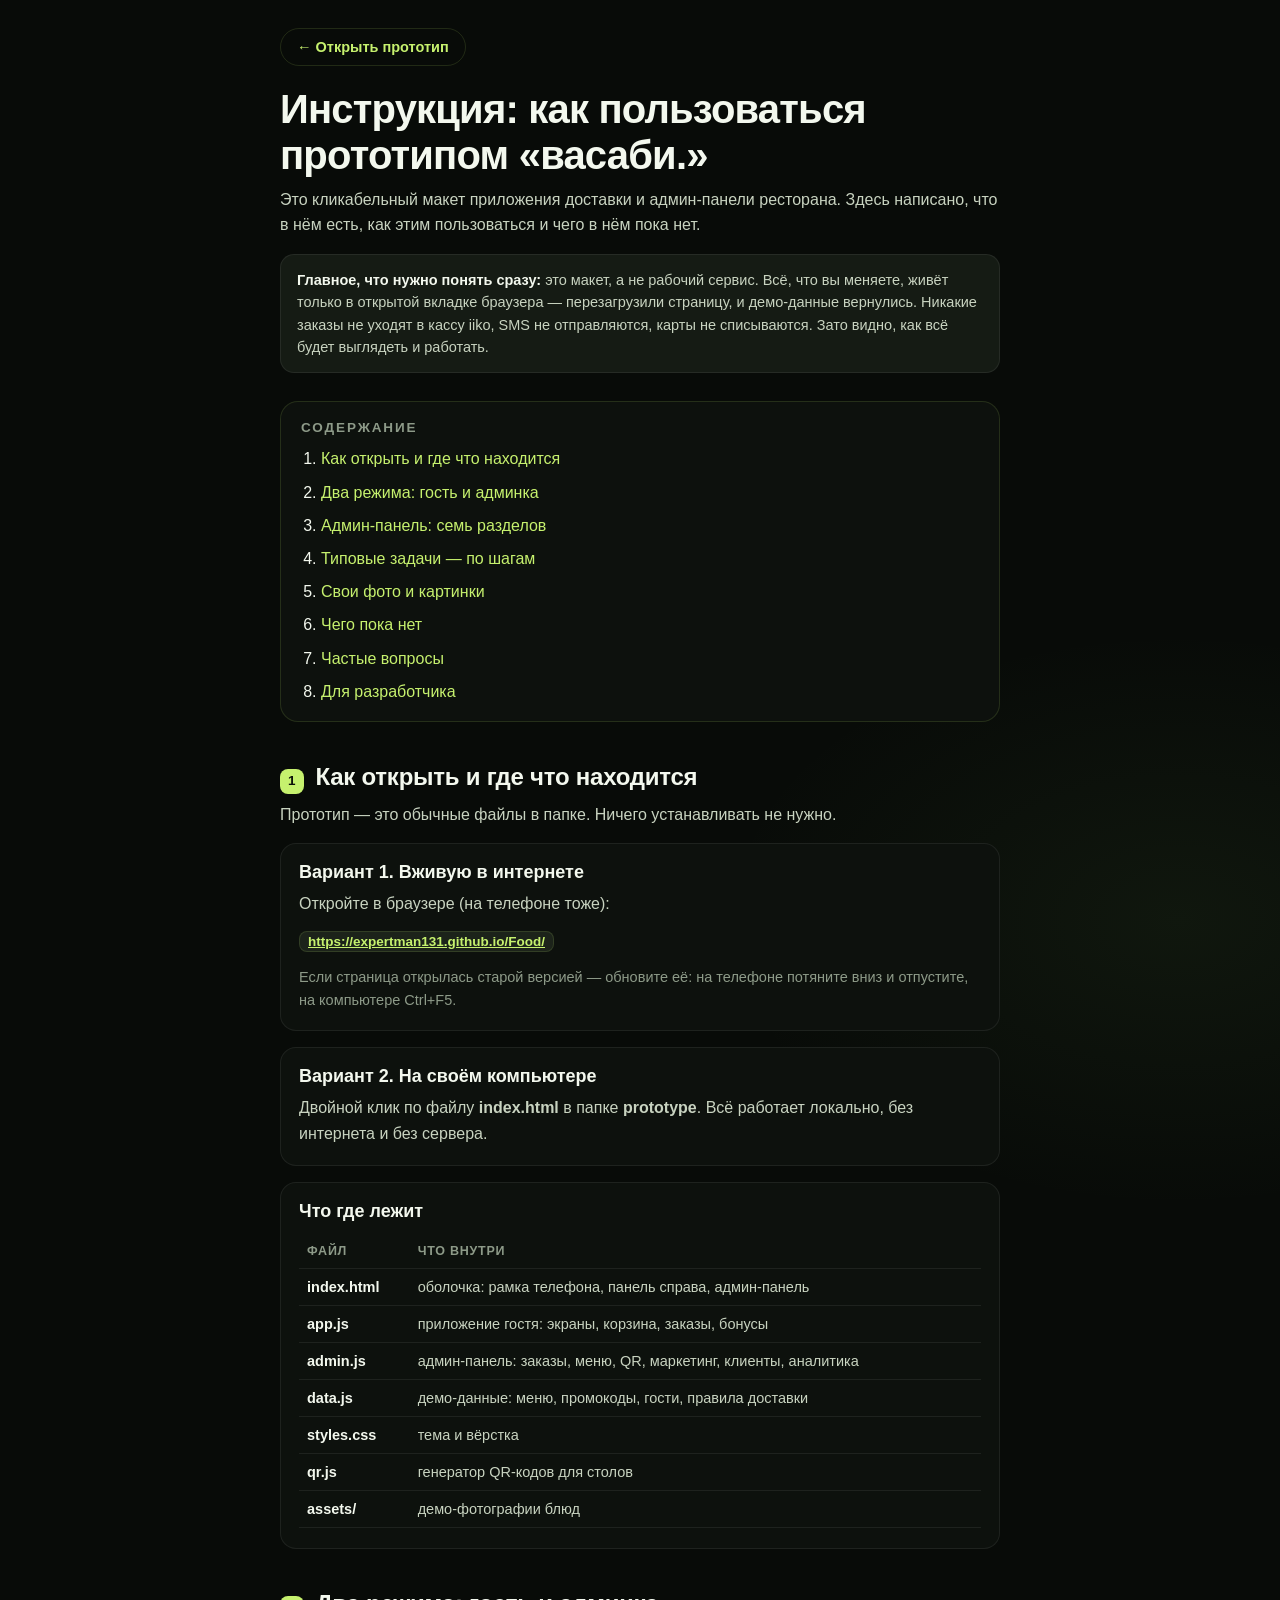
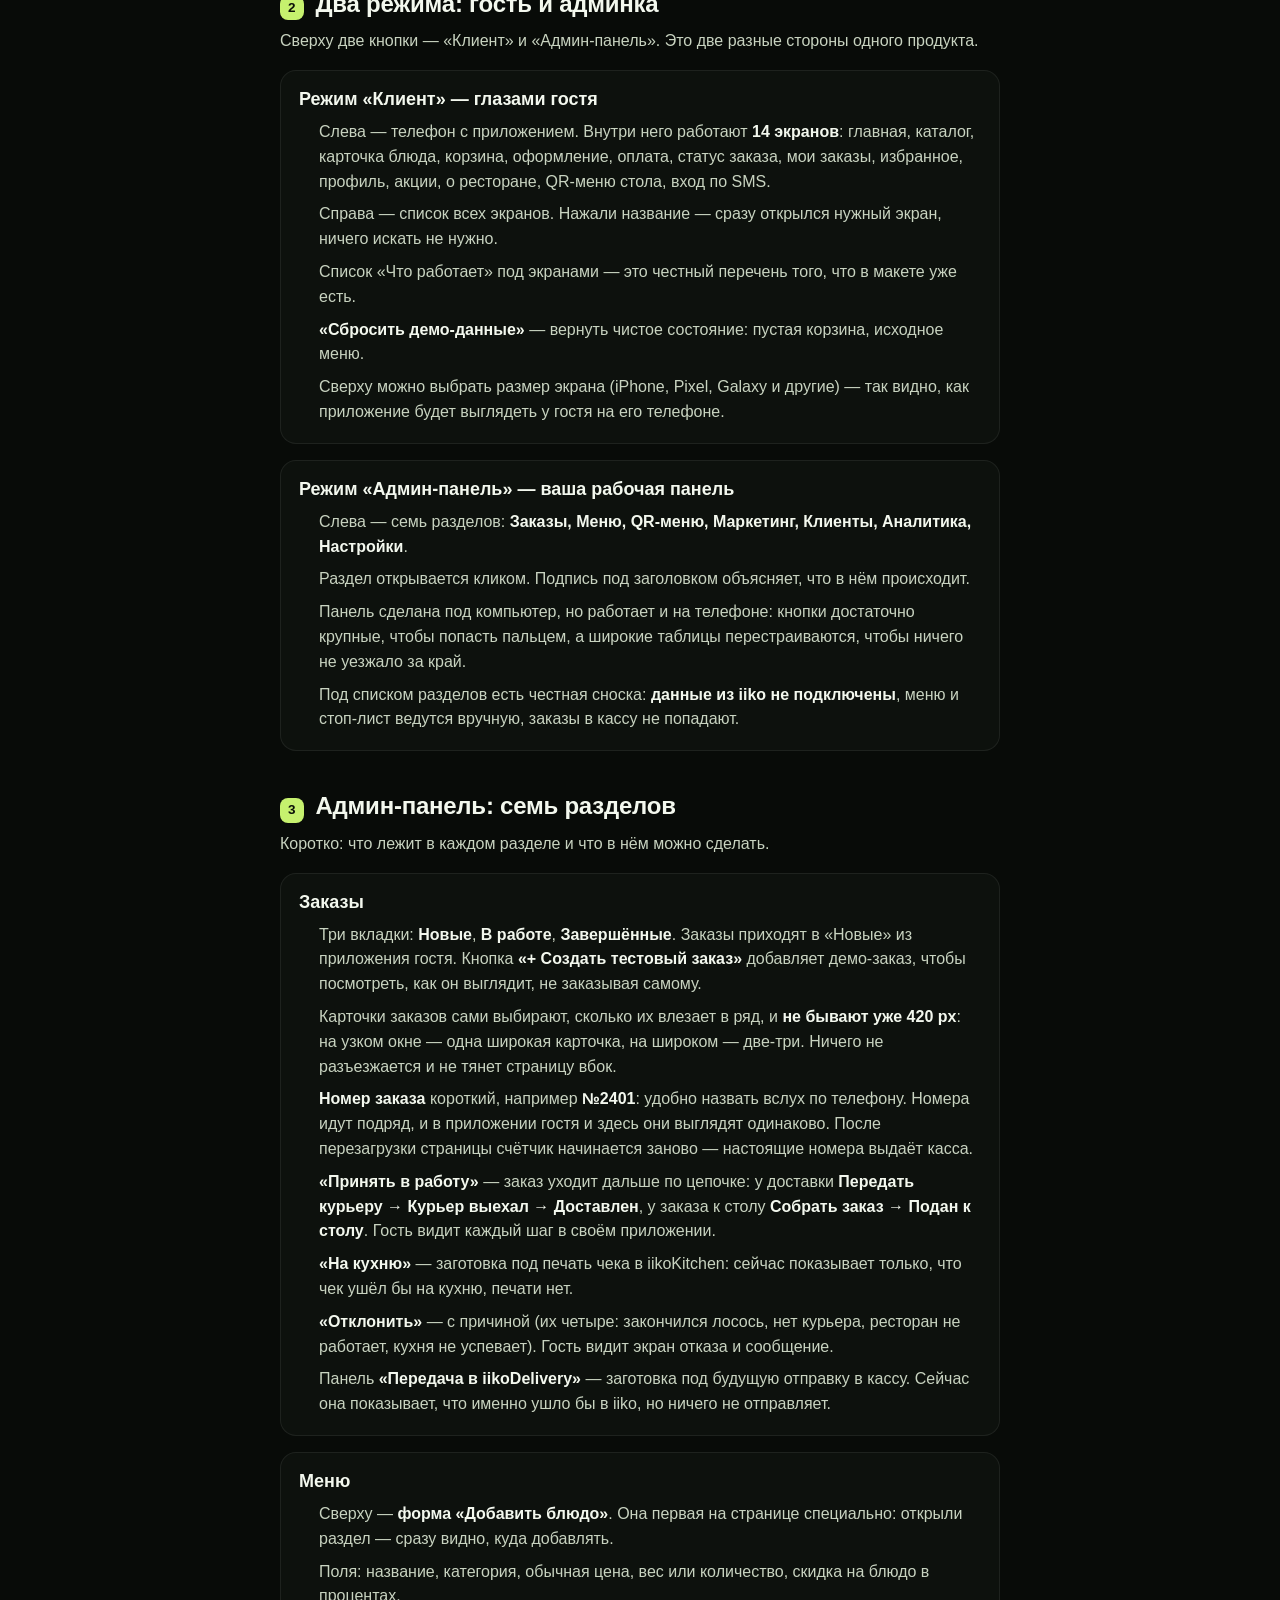
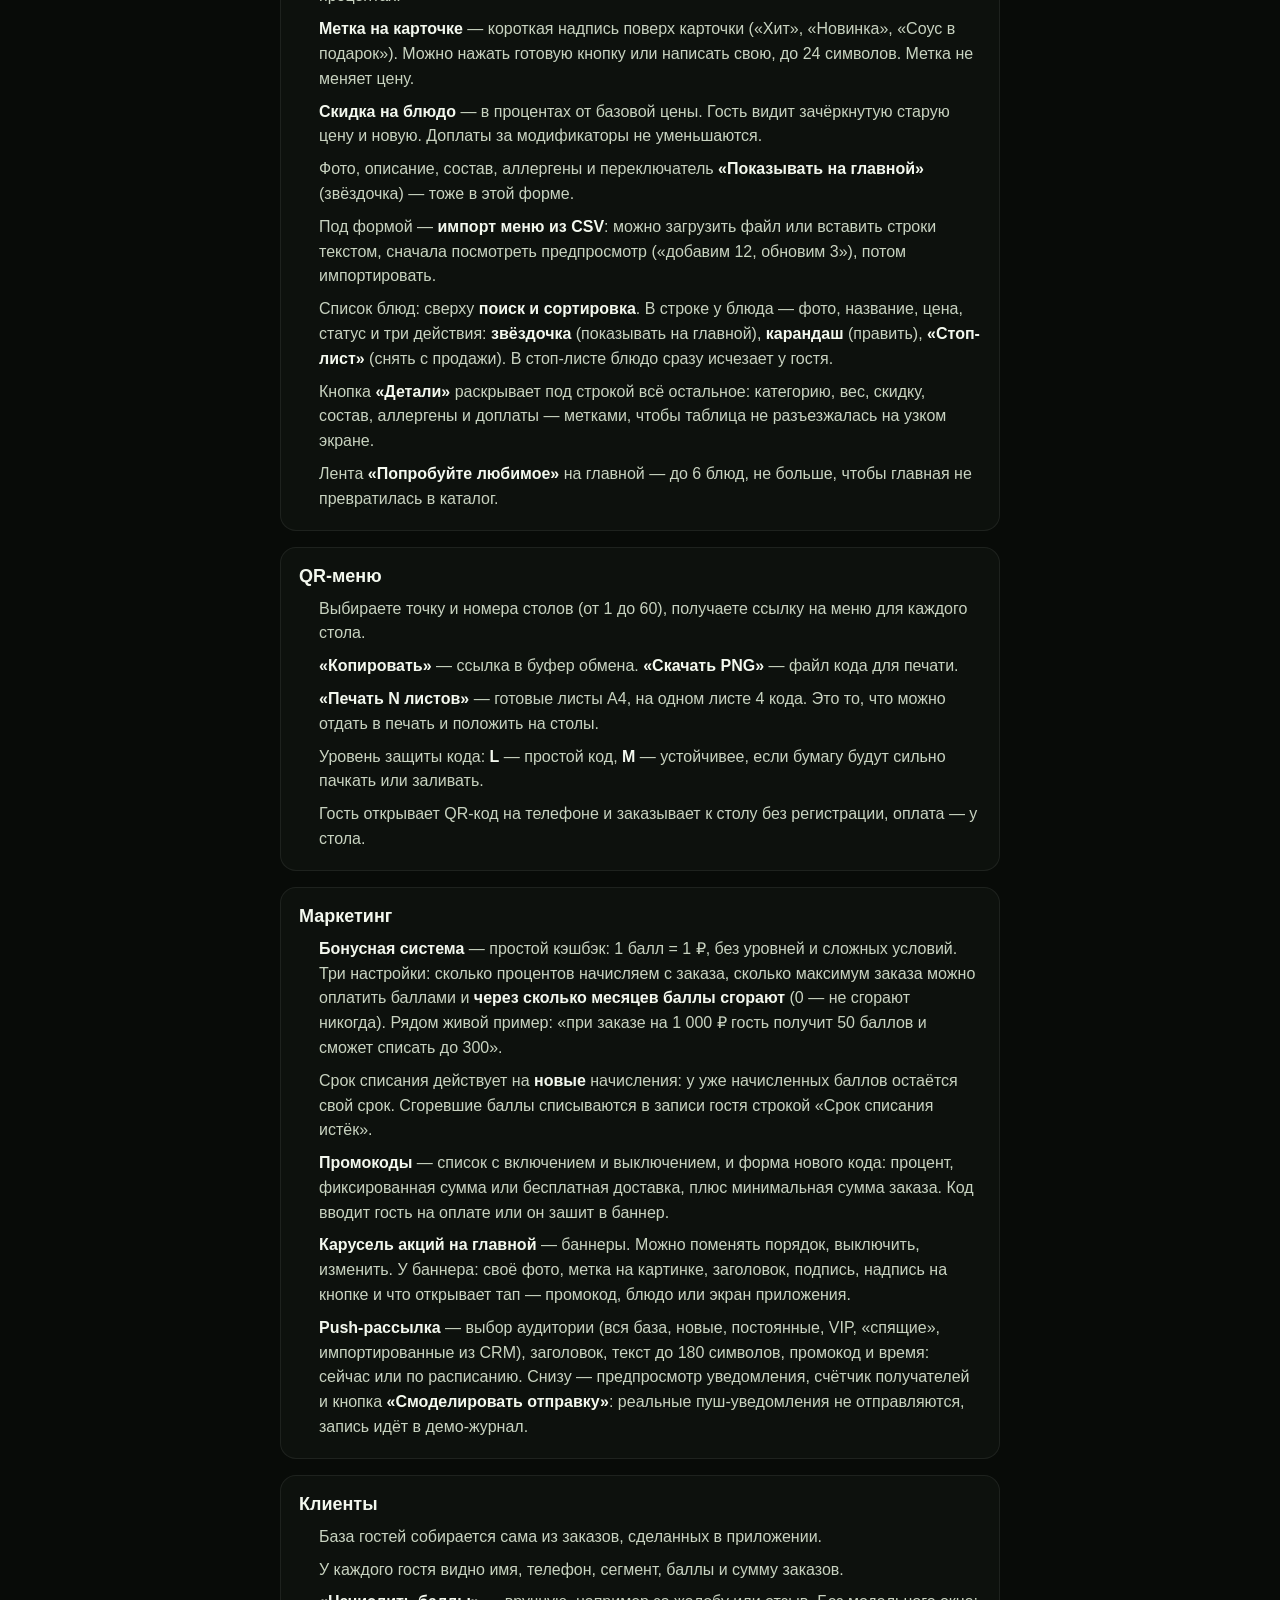
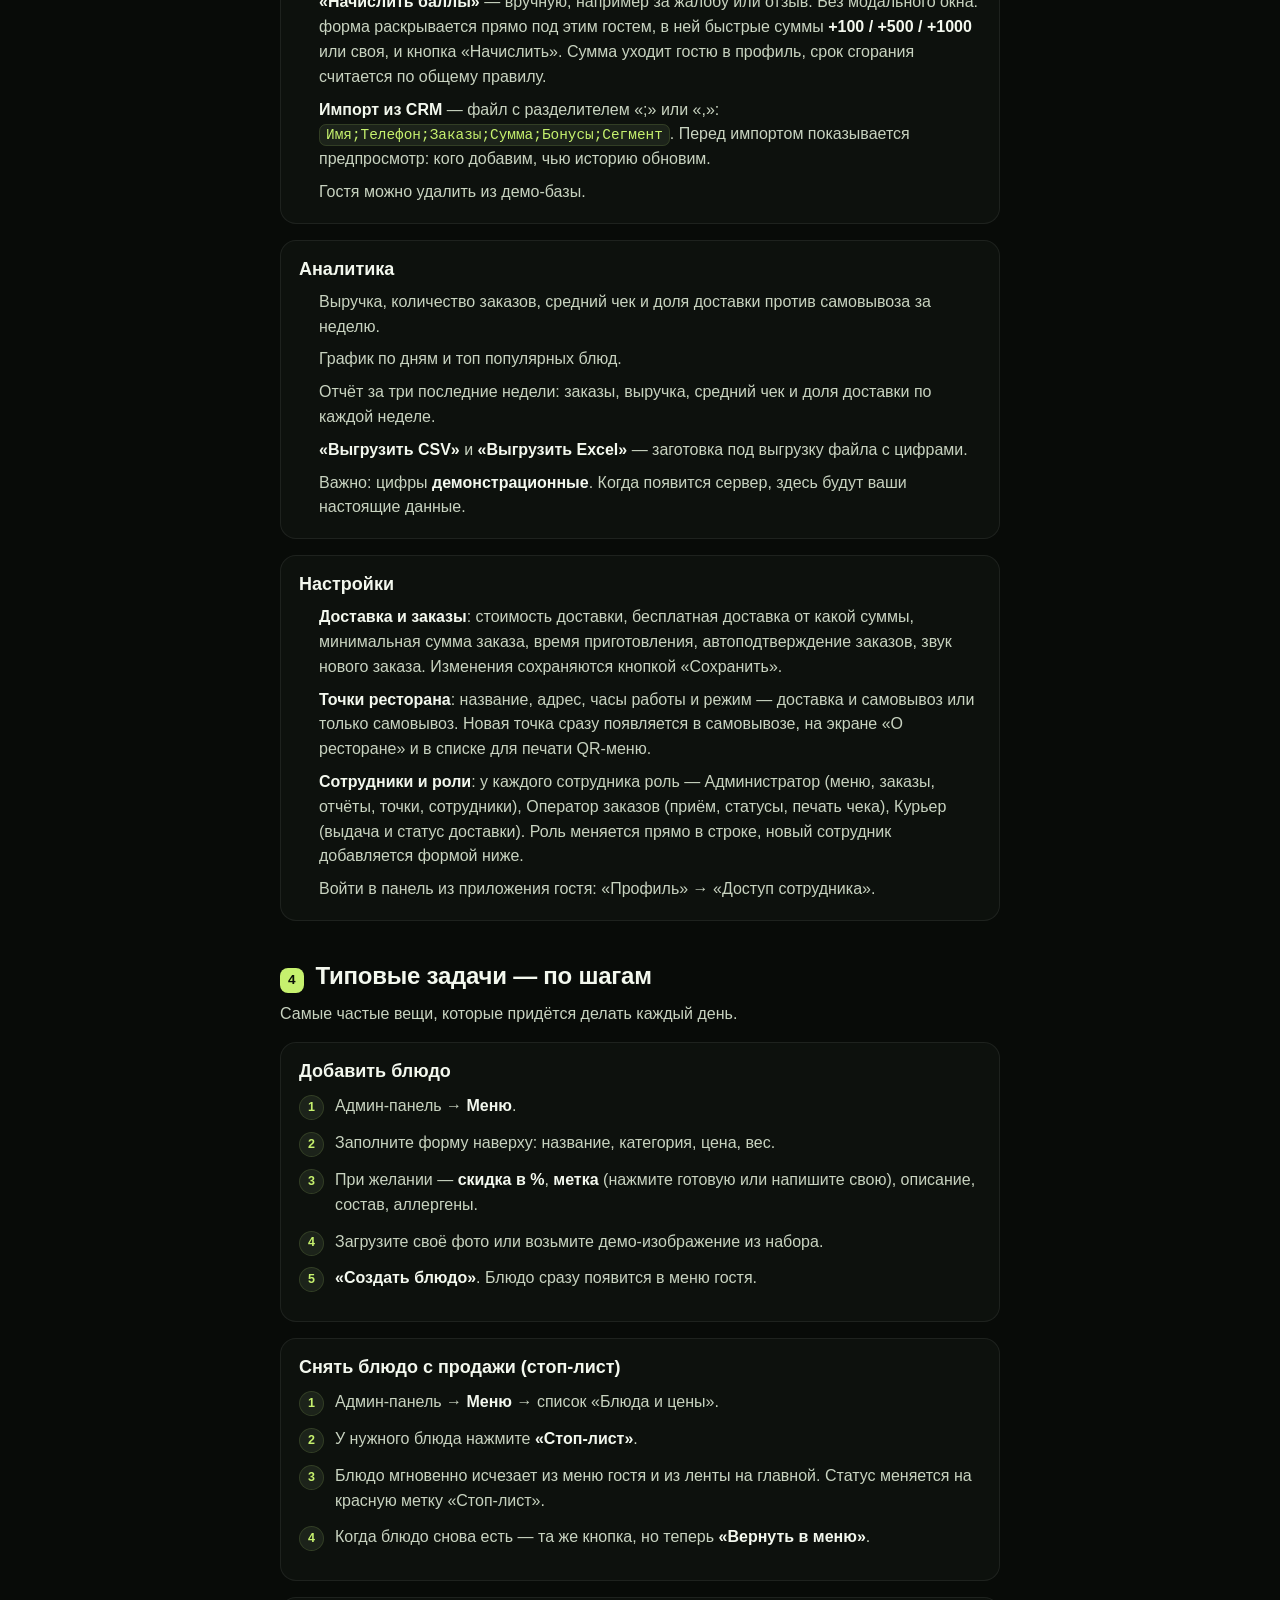
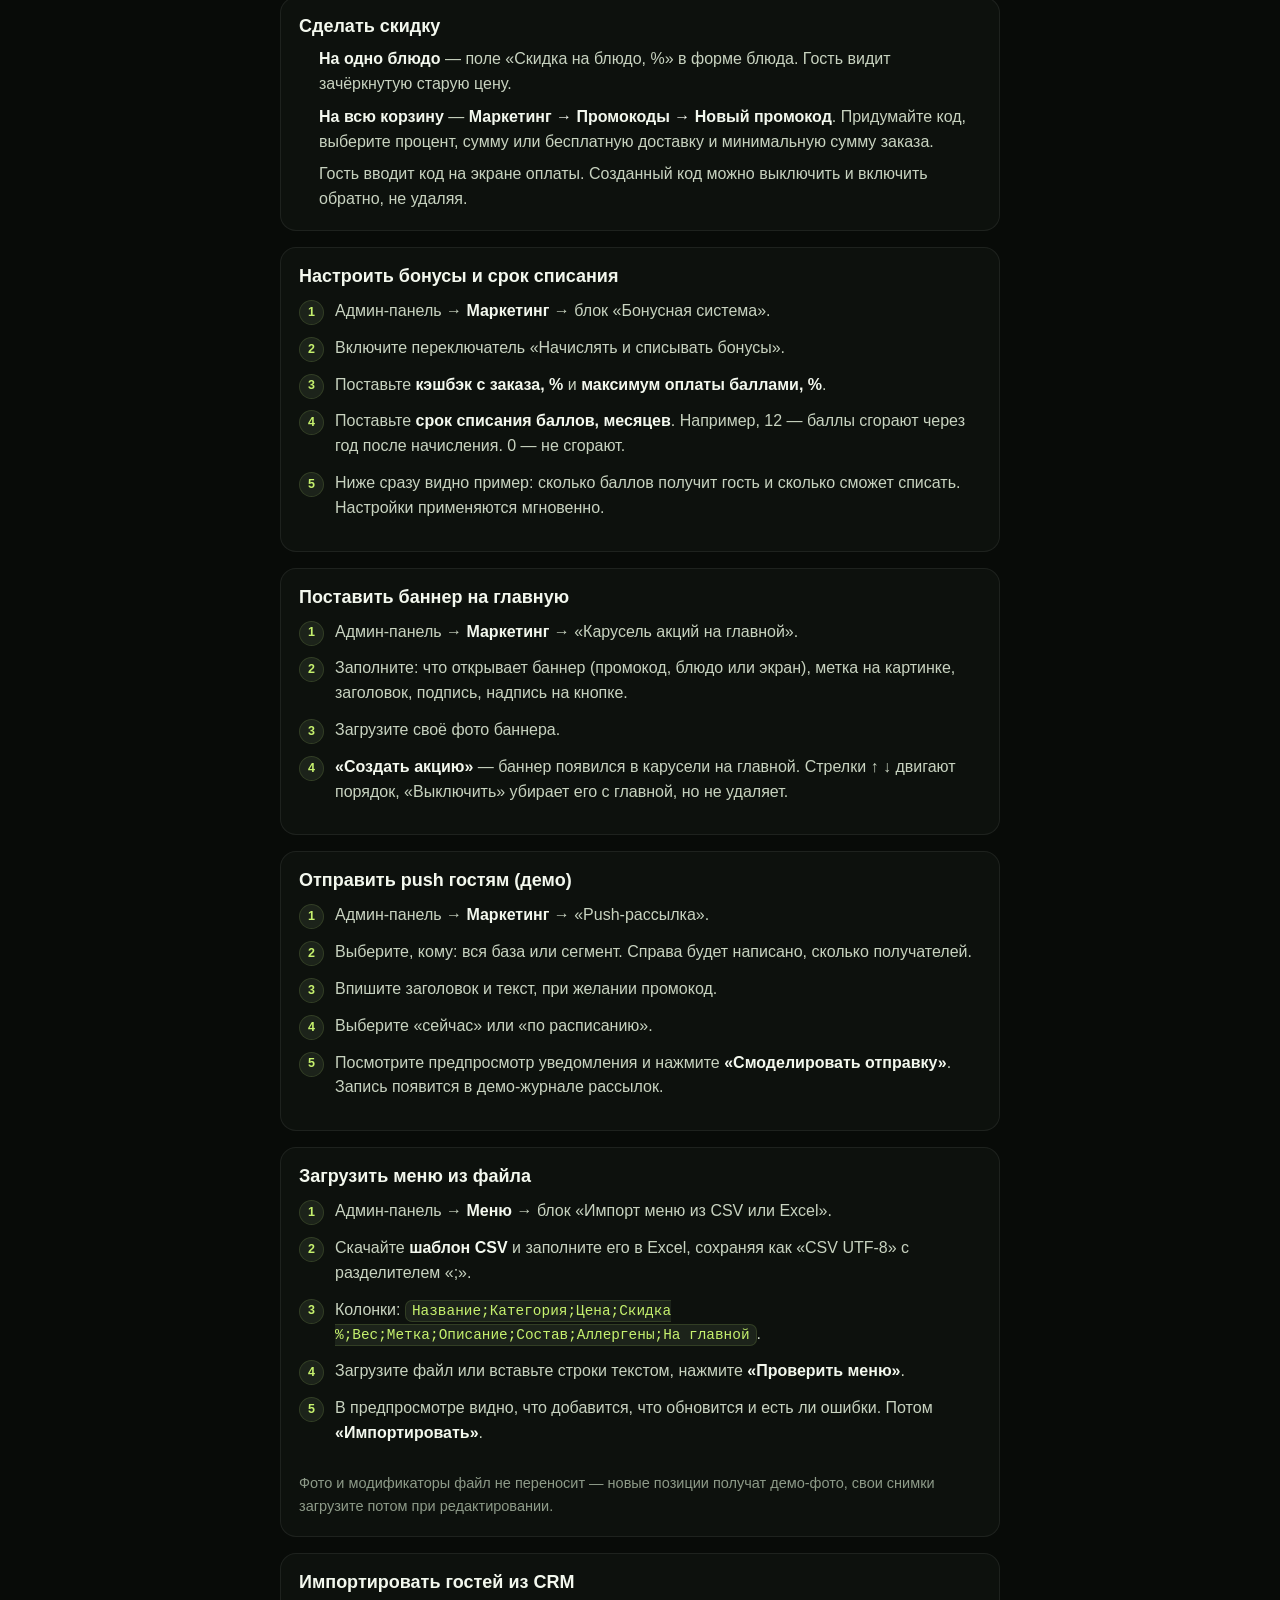
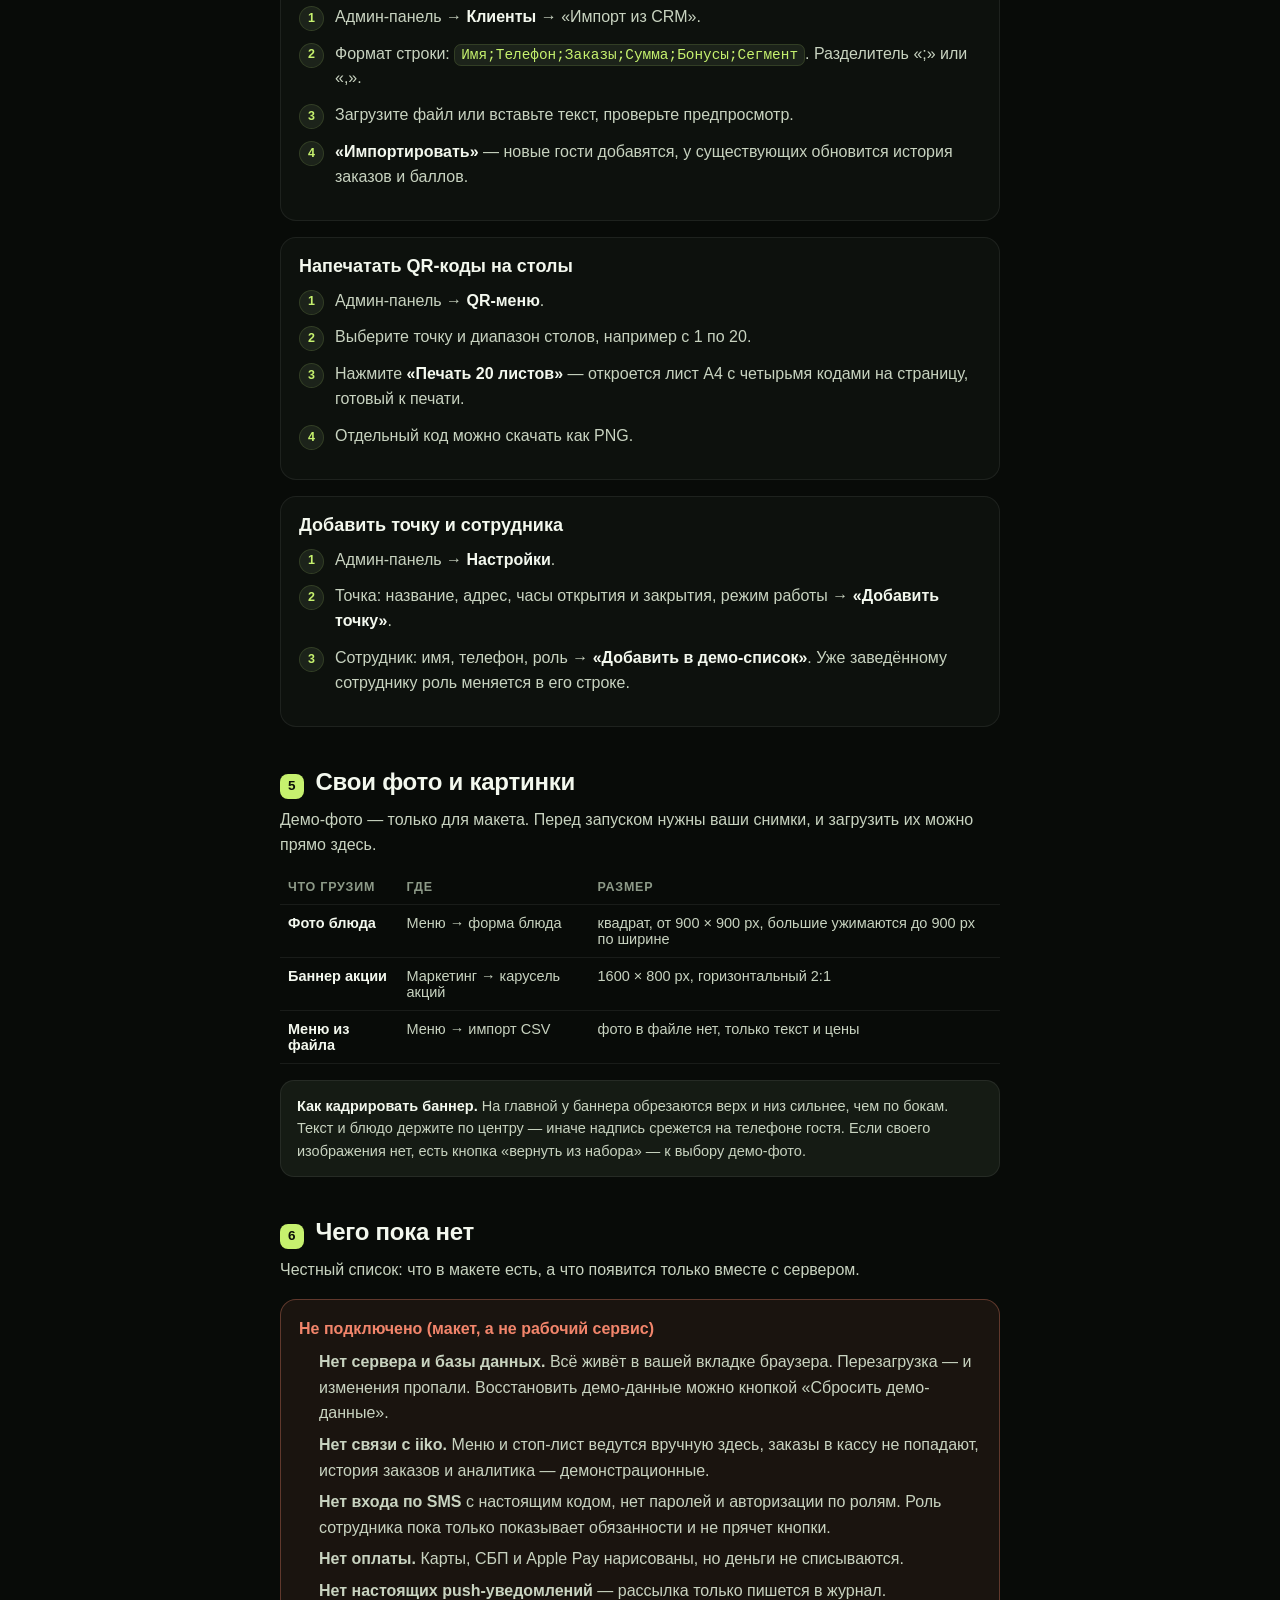
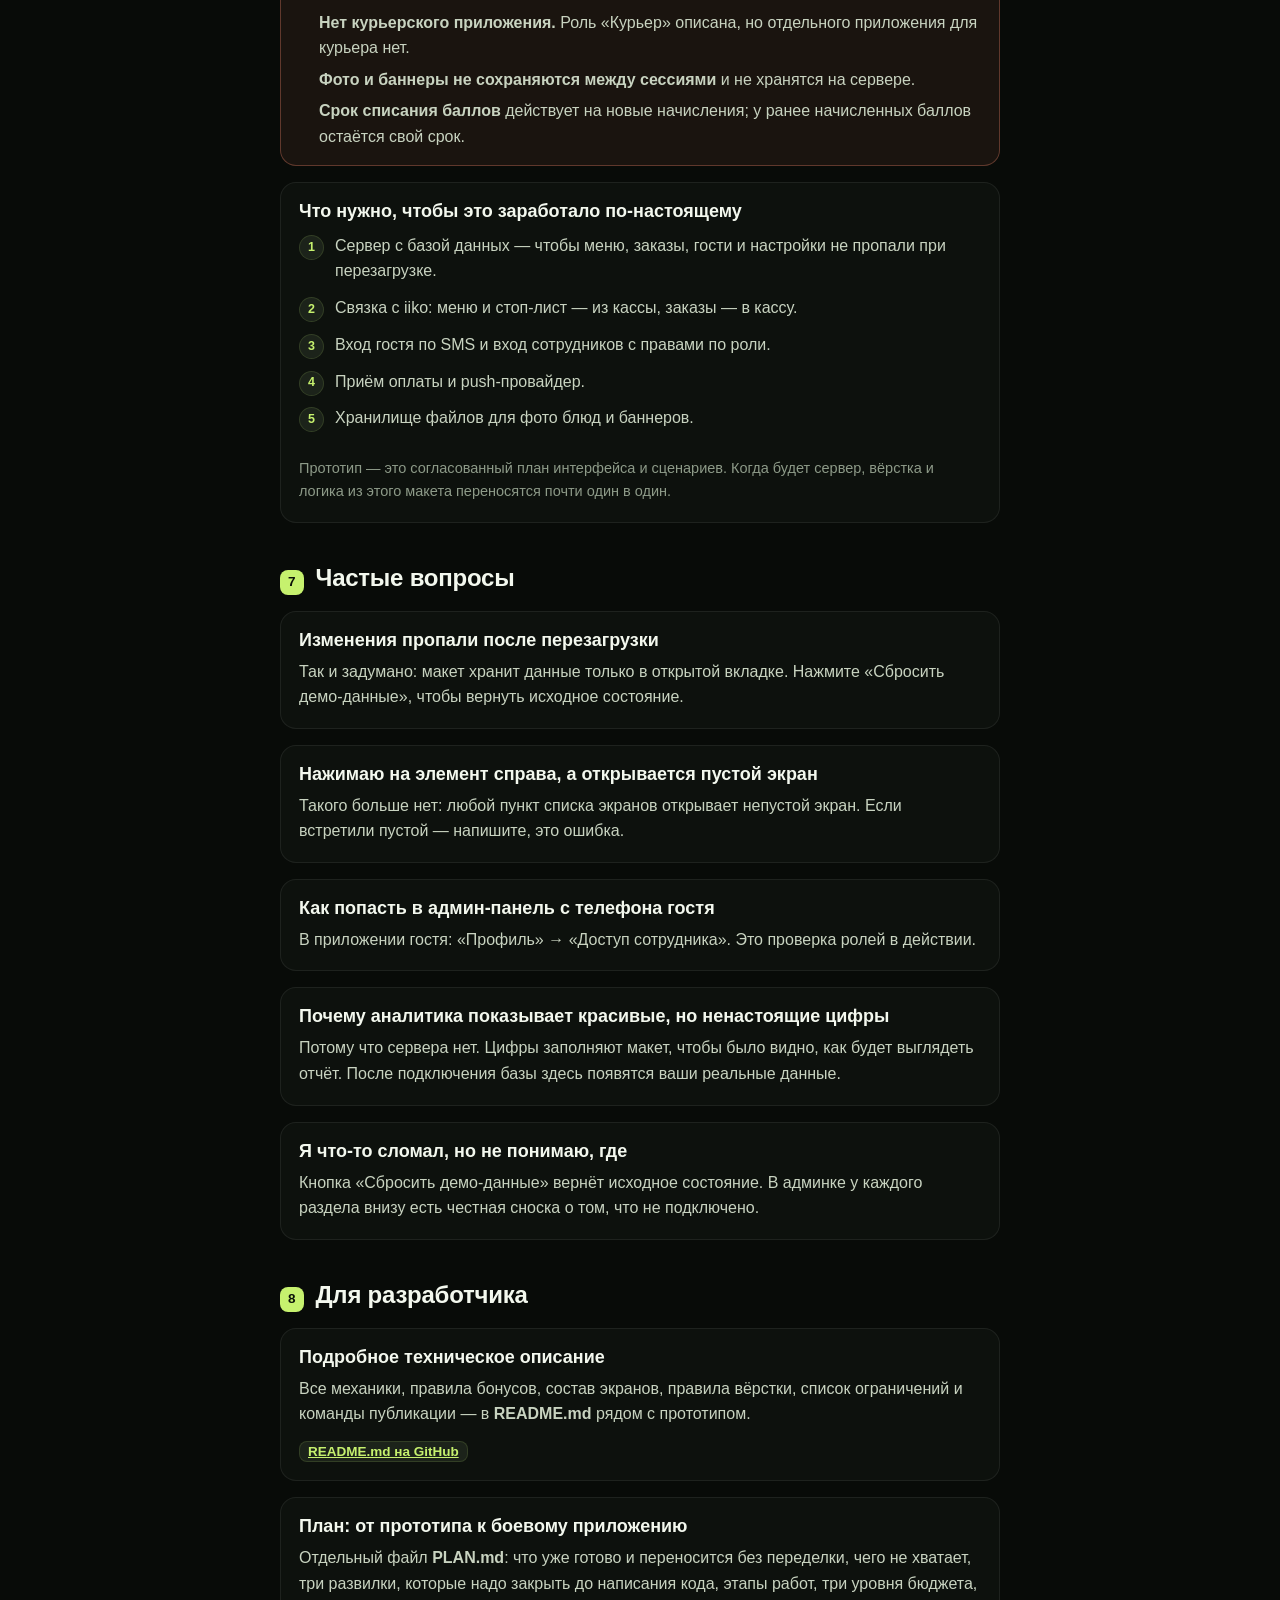
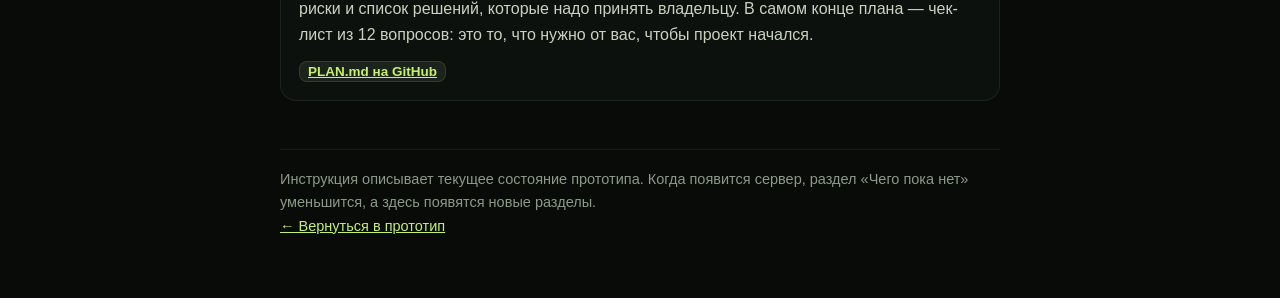
==== guide.html @ ce48c6f2 "Бонусы начисляются прямо под гостем; карточки заказов не уже 420 px - «Начислить баллы» без модально" ====
<!DOCTYPE html>
<html lang="ru">
<head>
<meta charset="utf-8">
<meta name="viewport" content="width=device-width, initial-scale=1">
<title>Инструкция · васаби.</title>
<link rel="stylesheet" href="styles.css">
<style>
  .g-wrap{max-width:760px;margin:0 auto;padding:var(--sp-28) var(--sp-20) var(--sp-60);}
  .g-wrap code{
    background:var(--surface-2);border:1px solid var(--line);border-radius:7px;
    padding:var(--sp-2) var(--sp-6);font-size:.9em;color:var(--lime);
    overflow-wrap:anywhere;word-break:break-word;
  }
  .g-head{margin-bottom:var(--sp-28);}
  .g-back{
    display:inline-flex;align-items:center;gap:var(--sp-8);
    color:var(--lime);text-decoration:none;font-size:var(--fs-14);font-weight:600;
    border:1px solid var(--line);border-radius:999px;padding:var(--sp-10) var(--sp-16);margin-bottom:var(--sp-20);
  }
  .g-back:hover{background:rgba(198,241,110,.10);}
  .g-title{font-size:clamp(var(--fs-24),6vw,var(--fs-40));line-height:1.15;font-weight:800;letter-spacing:-.02em;}
  .g-sub{margin-top:var(--sp-10);color:var(--soft);font-size:var(--fs-16);line-height:1.55;}
  .g-note{
    margin-top:var(--sp-16);padding:var(--sp-14) var(--sp-16);border-radius:14px;
    background:var(--surface);border:1px solid var(--line-soft);
    color:var(--soft);font-size:var(--fs-14);line-height:1.55;
  }
  .g-note b{color:var(--text);}
  .g-toc{
    margin:var(--sp-28) 0 var(--sp-10);padding:var(--sp-18) var(--sp-20);border-radius:18px;
    background:var(--panel);border:1px solid var(--line);
  }
  .g-toc h2{margin:0 0 var(--sp-12);font-size:var(--fs-13);font-weight:700;letter-spacing:.14em;text-transform:uppercase;color:var(--muted);}
  .g-toc ol{margin:0;padding-left:var(--sp-20);display:grid;gap:var(--sp-10);}
  .g-toc a{color:var(--lime);text-decoration:none;font-size:var(--fs-16);line-height:1.45;}
  .g-toc a:hover{text-decoration:underline;}
  .g-sec{margin-top:var(--sp-40);}
  .g-sec > h2{
    font-size:var(--fs-24);font-weight:800;letter-spacing:-.01em;line-height:1.25;
    display:flex;align-items:baseline;gap:var(--sp-12);
  }
  .g-sec > h2 .n{
    font-size:var(--fs-13);font-weight:700;color:#0B1008;background:var(--lime);
    border-radius:8px;padding:var(--sp-4) var(--sp-8);flex:none;letter-spacing:0;
  }
  .g-sec > .g-lead{margin-top:var(--sp-8);color:var(--soft);font-size:var(--fs-16);line-height:1.6;}
  .g-card{
    margin-top:var(--sp-16);padding:var(--sp-18) var(--sp-18) var(--sp-4);border-radius:16px;
    background:var(--panel);border:1px solid var(--line-soft);
  }
  .g-card h3{font-size:var(--fs-18);font-weight:700;margin-bottom:var(--sp-8);}
  .g-card > p:last-child,.g-card > ul:last-child,.g-card > ol:last-child{margin-bottom:var(--sp-14);}
  .g-list{margin:var(--sp-10) 0 var(--sp-14);padding-left:var(--sp-20);display:grid;gap:var(--sp-8);color:var(--soft);font-size:var(--fs-16);line-height:1.55;}
  .g-list li::marker{color:var(--lime);}
  .g-list b{color:var(--text);}
  .g-steps{margin:var(--sp-12) 0 var(--sp-14);padding:0;list-style:none;counter-reset:g;}
  .g-steps li{
    counter-increment:g;position:relative;padding:0 0 var(--sp-12) var(--sp-36);color:var(--soft);
    font-size:var(--fs-16);line-height:1.55;
  }
  .g-steps li::before{
    content:counter(g);position:absolute;left:0;top:1px;
    width:23px;height:23px;border-radius:50%;background:var(--surface-2);border:1px solid var(--line);
    color:var(--lime);font-size:var(--fs-12);font-weight:700;display:grid;place-items:center;
  }
  .g-steps b{color:var(--text);}
  .g-table{width:100%;border-collapse:collapse;margin:var(--sp-12) 0 var(--sp-16);font-size:var(--fs-14);}
  .g-table th,.g-table td{text-align:left;padding:var(--sp-10) var(--sp-8);border-bottom:1px solid var(--line-soft);vertical-align:top;}
  .g-table th{color:var(--muted);font-weight:600;font-size:var(--fs-12);text-transform:uppercase;letter-spacing:.06em;}
  .g-table td{color:var(--soft);}
  .g-table td b{color:var(--text);}
  .g-kbd{
    display:inline-block;max-width:100%;padding:var(--sp-2) var(--sp-8);border-radius:8px;background:var(--surface-2);
    border:1px solid var(--line);color:var(--lime);font-size:var(--fs-13);font-weight:600;
    overflow-wrap:anywhere;
  }
  .g-warn{
    margin-top:var(--sp-16);padding:var(--sp-16) var(--sp-18);border-radius:16px;
    background:rgba(242,133,107,.08);border:1px solid rgba(242,133,107,.32);
    color:var(--soft);font-size:var(--fs-16);line-height:1.6;
  }
  .g-warn h3{color:var(--danger);font-size:var(--fs-16);margin-bottom:var(--sp-8);}
  .g-warn ul{margin:var(--sp-8) 0 0;padding-left:var(--sp-20);display:grid;gap:var(--sp-6);}
  .g-foot{margin-top:var(--sp-48);padding-top:var(--sp-18);border-top:1px solid var(--line-soft);color:var(--muted);font-size:var(--fs-14);line-height:1.6;}
  .g-foot a{color:var(--lime);}
  @media (max-width:560px){
    .g-wrap{padding:var(--sp-20) var(--sp-14) var(--sp-60);}
    .g-sec > h2{font-size:var(--fs-20);}
    .g-card{padding:var(--sp-16) var(--sp-14) var(--sp-2);}
    /* таблица на телефоне становится карточками — колонки не сжимаются в нечитаемую полосу */
    .g-table thead{display:none;}
    .g-table tr{display:block;border:1px solid var(--line-soft);border-radius:14px;padding:var(--sp-12) var(--sp-14);margin-bottom:var(--sp-12);}
    .g-table td{display:flex;gap:var(--sp-14);padding:var(--sp-6) 0;border-bottom:1px solid var(--line-soft);align-items:baseline;}
    .g-table td:last-child{border-bottom:0;}
    .g-table td::before{content:attr(data-label);flex:none;width:92px;color:var(--muted);font-size:var(--fs-12);}
  }
</style>
</head>
<body data-mode="guide">

<main class="g-wrap">

  <div class="g-head">
    <a class="g-back" href="index.html">← Открыть прототип</a>
    <h1 class="g-title">Инструкция: как пользоваться прототипом «васаби.»</h1>
    <p class="g-sub">Это кликабельный макет приложения доставки и админ-панели ресторана. Здесь написано, что в нём есть, как этим пользоваться и чего в нём пока нет.</p>
    <div class="g-note">
      <b>Главное, что нужно понять сразу:</b> это макет, а не рабочий сервис. Всё, что вы меняете, живёт только в открытой вкладке браузера — перезагрузили страницу, и демо-данные вернулись. Никакие заказы не уходят в кассу iiko, SMS не отправляются, карты не списываются. Зато видно, как всё будет выглядеть и работать.
    </div>
  </div>

  <nav class="g-toc" aria-label="Содержание">
    <h2>Содержание</h2>
    <ol>
      <li><a href="#open">Как открыть и где что находится</a></li>
      <li><a href="#modes">Два режима: гость и админка</a></li>
      <li><a href="#admin">Админ-панель: семь разделов</a></li>
      <li><a href="#tasks">Типовые задачи — по шагам</a></li>
      <li><a href="#photos">Свои фото и картинки</a></li>
      <li><a href="#limits">Чего пока нет</a></li>
      <li><a href="#faq">Частые вопросы</a></li>
      <li><a href="#dev">Для разработчика</a></li>
    </ol>
  </nav>

  <section class="g-sec" id="open">
    <h2><span class="n">1</span>Как открыть и где что находится</h2>
    <p class="g-lead">Прототип — это обычные файлы в папке. Ничего устанавливать не нужно.</p>
    <div class="g-card">
      <h3>Вариант 1. Вживую в интернете</h3>
      <p style="color:var(--soft);font-size:var(--fs-16);line-height:1.6;margin:0 0 var(--sp-14)">Откройте в браузере (на телефоне тоже):</p>
      <p style="margin:0 0 var(--sp-14)"><a class="g-kbd" href="https://expertman131.github.io/Food/" target="_blank" rel="noopener">https://expertman131.github.io/Food/</a></p>
      <p style="color:var(--muted);font-size:var(--fs-14);line-height:1.6;margin:0 0 var(--sp-14)">Если страница открылась старой версией — обновите её: на телефоне потяните вниз и отпустите, на компьютере Ctrl+F5.</p>
    </div>
    <div class="g-card">
      <h3>Вариант 2. На своём компьютере</h3>
      <p style="color:var(--soft);font-size:var(--fs-16);line-height:1.6;margin:0 0 var(--sp-14)">Двойной клик по файлу <b>index.html</b> в папке <b>prototype</b>. Всё работает локально, без интернета и без сервера.</p>
    </div>
    <div class="g-card">
      <h3>Что где лежит</h3>
      <table class="g-table">
        <thead><tr><th>Файл</th><th>Что внутри</th></tr></thead>
        <tbody>
          <tr><td data-label="Файл"><b>index.html</b></td><td data-label="Что внутри">оболочка: рамка телефона, панель справа, админ-панель</td></tr>
          <tr><td data-label="Файл"><b>app.js</b></td><td data-label="Что внутри">приложение гостя: экраны, корзина, заказы, бонусы</td></tr>
          <tr><td data-label="Файл"><b>admin.js</b></td><td data-label="Что внутри">админ-панель: заказы, меню, QR, маркетинг, клиенты, аналитика</td></tr>
          <tr><td data-label="Файл"><b>data.js</b></td><td data-label="Что внутри">демо-данные: меню, промокоды, гости, правила доставки</td></tr>
          <tr><td data-label="Файл"><b>styles.css</b></td><td data-label="Что внутри">тема и вёрстка</td></tr>
          <tr><td data-label="Файл"><b>qr.js</b></td><td data-label="Что внутри">генератор QR-кодов для столов</td></tr>
          <tr><td data-label="Файл"><b>assets/</b></td><td data-label="Что внутри">демо-фотографии блюд</td></tr>
        </tbody>
      </table>
    </div>
  </section>

  <section class="g-sec" id="modes">
    <h2><span class="n">2</span>Два режима: гость и админка</h2>
    <p class="g-lead">Сверху две кнопки — «Клиент» и «Админ-панель». Это две разные стороны одного продукта.</p>
    <div class="g-card">
      <h3>Режим «Клиент» — глазами гостя</h3>
      <ul class="g-list">
        <li>Слева — телефон с приложением. Внутри него работают <b>14 экранов</b>: главная, каталог, карточка блюда, корзина, оформление, оплата, статус заказа, мои заказы, избранное, профиль, акции, о ресторане, QR-меню стола, вход по SMS.</li>
        <li>Справа — список всех экранов. Нажали название — сразу открылся нужный экран, ничего искать не нужно.</li>
        <li>Список «Что работает» под экранами — это честный перечень того, что в макете уже есть.</li>
        <li><b>«Сбросить демо-данные»</b> — вернуть чистое состояние: пустая корзина, исходное меню.</li>
        <li>Сверху можно выбрать размер экрана (iPhone, Pixel, Galaxy и другие) — так видно, как приложение будет выглядеть у гостя на его телефоне.</li>
      </ul>
    </div>
    <div class="g-card">
      <h3>Режим «Админ-панель» — ваша рабочая панель</h3>
      <ul class="g-list">
        <li>Слева — семь разделов: <b>Заказы, Меню, QR-меню, Маркетинг, Клиенты, Аналитика, Настройки</b>.</li>
        <li>Раздел открывается кликом. Подпись под заголовком объясняет, что в нём происходит.</li>
        <li>Панель сделана под компьютер, но работает и на телефоне: кнопки достаточно крупные, чтобы попасть пальцем, а широкие таблицы перестраиваются, чтобы ничего не уезжало за край.</li>
        <li>Под списком разделов есть честная сноска: <b>данные из iiko не подключены</b>, меню и стоп-лист ведутся вручную, заказы в кассу не попадают.</li>
      </ul>
    </div>
  </section>

  <section class="g-sec" id="admin">
    <h2><span class="n">3</span>Админ-панель: семь разделов</h2>
    <p class="g-lead">Коротко: что лежит в каждом разделе и что в нём можно сделать.</p>

    <div class="g-card">
      <h3>Заказы</h3>
      <ul class="g-list">
        <li>Три вкладки: <b>Новые</b>, <b>В работе</b>, <b>Завершённые</b>. Заказы приходят в «Новые» из приложения гостя. Кнопка <b>«+ Создать тестовый заказ»</b> добавляет демо-заказ, чтобы посмотреть, как он выглядит, не заказывая самому.</li>
        <li>Карточки заказов сами выбирают, сколько их влезает в ряд, и <b>не бывают уже 420 px</b>: на узком окне — одна широкая карточка, на широком — две-три. Ничего не разъезжается и не тянет страницу вбок.</li>
        <li><b>Номер заказа</b> короткий, например <b>№2401</b>: удобно назвать вслух по телефону. Номера идут подряд, и в приложении гостя и здесь они выглядят одинаково. После перезагрузки страницы счётчик начинается заново — настоящие номера выдаёт касса.</li>
        <li><b>«Принять в работу»</b> — заказ уходит дальше по цепочке: у доставки <b>Передать курьеру → Курьер выехал → Доставлен</b>, у заказа к столу <b>Собрать заказ → Подан к столу</b>. Гость видит каждый шаг в своём приложении.</li>
        <li><b>«На кухню»</b> — заготовка под печать чека в iikoKitchen: сейчас показывает только, что чек ушёл бы на кухню, печати нет.</li>
        <li><b>«Отклонить»</b> — с причиной (их четыре: закончился лосось, нет курьера, ресторан не работает, кухня не успевает). Гость видит экран отказа и сообщение.</li>
        <li>Панель <b>«Передача в iikoDelivery»</b> — заготовка под будущую отправку в кассу. Сейчас она показывает, что именно ушло бы в iiko, но ничего не отправляет.</li>
      </ul>
    </div>

    <div class="g-card">
      <h3>Меню</h3>
      <ul class="g-list">
        <li>Сверху — <b>форма «Добавить блюдо»</b>. Она первая на странице специально: открыли раздел — сразу видно, куда добавлять.</li>
        <li>Поля: название, категория, обычная цена, вес или количество, скидка на блюдо в процентах.</li>
        <li><b>Метка на карточке</b> — короткая надпись поверх карточки («Хит», «Новинка», «Соус в подарок»). Можно нажать готовую кнопку или написать свою, до 24 символов. Метка не меняет цену.</li>
        <li><b>Скидка на блюдо</b> — в процентах от базовой цены. Гость видит зачёркнутую старую цену и новую. Доплаты за модификаторы не уменьшаются.</li>
        <li>Фото, описание, состав, аллергены и переключатель <b>«Показывать на главной»</b> (звёздочка) — тоже в этой форме.</li>
        <li>Под формой — <b>импорт меню из CSV</b>: можно загрузить файл или вставить строки текстом, сначала посмотреть предпросмотр («добавим 12, обновим 3»), потом импортировать.</li>
        <li>Список блюд: сверху <b>поиск и сортировка</b>. В строке у блюда — фото, название, цена, статус и три действия: <b>звёздочка</b> (показывать на главной), <b>карандаш</b> (править), <b>«Стоп-лист»</b> (снять с продажи). В стоп-листе блюдо сразу исчезает у гостя.</li>
        <li>Кнопка <b>«Детали»</b> раскрывает под строкой всё остальное: категорию, вес, скидку, состав, аллергены и доплаты — метками, чтобы таблица не разъезжалась на узком экране.</li>
        <li>Лента <b>«Попробуйте любимое»</b> на главной — до 6 блюд, не больше, чтобы главная не превратилась в каталог.</li>
      </ul>
    </div>

    <div class="g-card">
      <h3>QR-меню</h3>
      <ul class="g-list">
        <li>Выбираете точку и номера столов (от 1 до 60), получаете ссылку на меню для каждого стола.</li>
        <li><b>«Копировать»</b> — ссылка в буфер обмена. <b>«Скачать PNG»</b> — файл кода для печати.</li>
        <li><b>«Печать N листов»</b> — готовые листы A4, на одном листе 4 кода. Это то, что можно отдать в печать и положить на столы.</li>
        <li>Уровень защиты кода: <b>L</b> — простой код, <b>M</b> — устойчивее, если бумагу будут сильно пачкать или заливать.</li>
        <li>Гость открывает QR-код на телефоне и заказывает к столу без регистрации, оплата — у стола.</li>
      </ul>
    </div>

    <div class="g-card">
      <h3>Маркетинг</h3>
      <ul class="g-list">
        <li><b>Бонусная система</b> — простой кэшбэк: 1 балл = 1 ₽, без уровней и сложных условий. Три настройки: сколько процентов начисляем с заказа, сколько максимум заказа можно оплатить баллами и <b>через сколько месяцев баллы сгорают</b> (0 — не сгорают никогда). Рядом живой пример: «при заказе на 1 000 ₽ гость получит 50 баллов и сможет списать до 300».</li>
        <li>Срок списания действует на <b>новые</b> начисления: у уже начисленных баллов остаётся свой срок. Сгоревшие баллы списываются в записи гостя строкой «Срок списания истёк».</li>
        <li><b>Промокоды</b> — список с включением и выключением, и форма нового кода: процент, фиксированная сумма или бесплатная доставка, плюс минимальная сумма заказа. Код вводит гость на оплате или он зашит в баннер.</li>
        <li><b>Карусель акций на главной</b> — баннеры. Можно поменять порядок, выключить, изменить. У баннера: своё фото, метка на картинке, заголовок, подпись, надпись на кнопке и что открывает тап — промокод, блюдо или экран приложения.</li>
        <li><b>Push-рассылка</b> — выбор аудитории (вся база, новые, постоянные, VIP, «спящие», импортированные из CRM), заголовок, текст до 180 символов, промокод и время: сейчас или по расписанию. Снизу — предпросмотр уведомления, счётчик получателей и кнопка <b>«Смоделировать отправку»</b>: реальные пуш-уведомления не отправляются, запись идёт в демо-журнал.</li>
      </ul>
    </div>

    <div class="g-card">
      <h3>Клиенты</h3>
      <ul class="g-list">
        <li>База гостей собирается сама из заказов, сделанных в приложении.</li>
        <li>У каждого гостя видно имя, телефон, сегмент, баллы и сумму заказов.</li>
        <li><b>«Начислить баллы»</b> — вручную, например за жалобу или отзыв. Без модального окна: форма раскрывается прямо под этим гостем, в ней быстрые суммы <b>+100 / +500 / +1000</b> или своя, и кнопка «Начислить». Сумма уходит гостю в профиль, срок сгорания считается по общему правилу.</li>
        <li><b>Импорт из CRM</b> — файл с разделителем «;» или «,»: <code>Имя;Телефон;Заказы;Сумма;Бонусы;Сегмент</code>. Перед импортом показывается предпросмотр: кого добавим, чью историю обновим.</li>
        <li>Гостя можно удалить из демо-базы.</li>
      </ul>
    </div>

    <div class="g-card">
      <h3>Аналитика</h3>
      <ul class="g-list">
        <li>Выручка, количество заказов, средний чек и доля доставки против самовывоза за неделю.</li>
        <li>График по дням и топ популярных блюд.</li>
        <li>Отчёт за три последние недели: заказы, выручка, средний чек и доля доставки по каждой неделе.</li>
        <li><b>«Выгрузить CSV»</b> и <b>«Выгрузить Excel»</b> — заготовка под выгрузку файла с цифрами.</li>
        <li>Важно: цифры <b>демонстрационные</b>. Когда появится сервер, здесь будут ваши настоящие данные.</li>
      </ul>
    </div>

    <div class="g-card">
      <h3>Настройки</h3>
      <ul class="g-list">
        <li><b>Доставка и заказы</b>: стоимость доставки, бесплатная доставка от какой суммы, минимальная сумма заказа, время приготовления, автоподтверждение заказов, звук нового заказа. Изменения сохраняются кнопкой «Сохранить».</li>
        <li><b>Точки ресторана</b>: название, адрес, часы работы и режим — доставка и самовывоз или только самовывоз. Новая точка сразу появляется в самовывозе, на экране «О ресторане» и в списке для печати QR-меню.</li>
        <li><b>Сотрудники и роли</b>: у каждого сотрудника роль — Администратор (меню, заказы, отчёты, точки, сотрудники), Оператор заказов (приём, статусы, печать чека), Курьер (выдача и статус доставки). Роль меняется прямо в строке, новый сотрудник добавляется формой ниже.</li>
        <li>Войти в панель из приложения гостя: «Профиль» → «Доступ сотрудника».</li>
      </ul>
    </div>
  </section>

  <section class="g-sec" id="tasks">
    <h2><span class="n">4</span>Типовые задачи — по шагам</h2>
    <p class="g-lead">Самые частые вещи, которые придётся делать каждый день.</p>

    <div class="g-card">
      <h3>Добавить блюдо</h3>
      <ol class="g-steps">
        <li>Админ-панель → <b>Меню</b>.</li>
        <li>Заполните форму наверху: название, категория, цена, вес.</li>
        <li>При желании — <b>скидка в %</b>, <b>метка</b> (нажмите готовую или напишите свою), описание, состав, аллергены.</li>
        <li>Загрузите своё фото или возьмите демо-изображение из набора.</li>
        <li><b>«Создать блюдо»</b>. Блюдо сразу появится в меню гостя.</li>
      </ol>
    </div>

    <div class="g-card">
      <h3>Снять блюдо с продажи (стоп-лист)</h3>
      <ol class="g-steps">
        <li>Админ-панель → <b>Меню</b> → список «Блюда и цены».</li>
        <li>У нужного блюда нажмите <b>«Стоп-лист»</b>.</li>
        <li>Блюдо мгновенно исчезает из меню гостя и из ленты на главной. Статус меняется на красную метку «Стоп-лист».</li>
        <li>Когда блюдо снова есть — та же кнопка, но теперь <b>«Вернуть в меню»</b>.</li>
      </ol>
    </div>

    <div class="g-card">
      <h3>Сделать скидку</h3>
      <ul class="g-list">
        <li><b>На одно блюдо</b> — поле «Скидка на блюдо, %» в форме блюда. Гость видит зачёркнутую старую цену.</li>
        <li><b>На всю корзину</b> — <b>Маркетинг → Промокоды → Новый промокод</b>. Придумайте код, выберите процент, сумму или бесплатную доставку и минимальную сумму заказа.</li>
        <li>Гость вводит код на экране оплаты. Созданный код можно выключить и включить обратно, не удаляя.</li>
      </ul>
    </div>

    <div class="g-card">
      <h3>Настроить бонусы и срок списания</h3>
      <ol class="g-steps">
        <li>Админ-панель → <b>Маркетинг</b> → блок «Бонусная система».</li>
        <li>Включите переключатель «Начислять и списывать бонусы».</li>
        <li>Поставьте <b>кэшбэк с заказа, %</b> и <b>максимум оплаты баллами, %</b>.</li>
        <li>Поставьте <b>срок списания баллов, месяцев</b>. Например, 12 — баллы сгорают через год после начисления. 0 — не сгорают.</li>
        <li>Ниже сразу видно пример: сколько баллов получит гость и сколько сможет списать. Настройки применяются мгновенно.</li>
      </ol>
    </div>

    <div class="g-card">
      <h3>Поставить баннер на главную</h3>
      <ol class="g-steps">
        <li>Админ-панель → <b>Маркетинг</b> → «Карусель акций на главной».</li>
        <li>Заполните: что открывает баннер (промокод, блюдо или экран), метка на картинке, заголовок, подпись, надпись на кнопке.</li>
        <li>Загрузите своё фото баннера.</li>
        <li><b>«Создать акцию»</b> — баннер появился в карусели на главной. Стрелки ↑ ↓ двигают порядок, «Выключить» убирает его с главной, но не удаляет.</li>
      </ol>
    </div>

    <div class="g-card">
      <h3>Отправить push гостям (демо)</h3>
      <ol class="g-steps">
        <li>Админ-панель → <b>Маркетинг</b> → «Push-рассылка».</li>
        <li>Выберите, кому: вся база или сегмент. Справа будет написано, сколько получателей.</li>
        <li>Впишите заголовок и текст, при желании промокод.</li>
        <li>Выберите «сейчас» или «по расписанию».</li>
        <li>Посмотрите предпросмотр уведомления и нажмите <b>«Смоделировать отправку»</b>. Запись появится в демо-журнале рассылок.</li>
      </ol>
    </div>

    <div class="g-card">
      <h3>Загрузить меню из файла</h3>
      <ol class="g-steps">
        <li>Админ-панель → <b>Меню</b> → блок «Импорт меню из CSV или Excel».</li>
        <li>Скачайте <b>шаблон CSV</b> и заполните его в Excel, сохраняя как «CSV UTF-8» с разделителем «;».</li>
        <li>Колонки: <code>Название;Категория;Цена;Скидка %;Вес;Метка;Описание;Состав;Аллергены;На главной</code>.</li>
        <li>Загрузите файл или вставьте строки текстом, нажмите <b>«Проверить меню»</b>.</li>
        <li>В предпросмотре видно, что добавится, что обновится и есть ли ошибки. Потом <b>«Импортировать»</b>.</li>
      </ol>
      <p style="color:var(--muted);font-size:var(--fs-14);line-height:1.6;margin:0 0 var(--sp-14)">Фото и модификаторы файл не переносит — новые позиции получат демо-фото, свои снимки загрузите потом при редактировании.</p>
    </div>

    <div class="g-card">
      <h3>Импортировать гостей из CRM</h3>
      <ol class="g-steps">
        <li>Админ-панель → <b>Клиенты</b> → «Импорт из CRM».</li>
        <li>Формат строки: <code>Имя;Телефон;Заказы;Сумма;Бонусы;Сегмент</code>. Разделитель «;» или «,».</li>
        <li>Загрузите файл или вставьте текст, проверьте предпросмотр.</li>
        <li><b>«Импортировать»</b> — новые гости добавятся, у существующих обновится история заказов и баллов.</li>
      </ol>
    </div>

    <div class="g-card">
      <h3>Напечатать QR-коды на столы</h3>
      <ol class="g-steps">
        <li>Админ-панель → <b>QR-меню</b>.</li>
        <li>Выберите точку и диапазон столов, например с 1 по 20.</li>
        <li>Нажмите <b>«Печать 20 листов»</b> — откроется лист A4 с четырьмя кодами на страницу, готовый к печати.</li>
        <li>Отдельный код можно скачать как PNG.</li>
      </ol>
    </div>

    <div class="g-card">
      <h3>Добавить точку и сотрудника</h3>
      <ol class="g-steps">
        <li>Админ-панель → <b>Настройки</b>.</li>
        <li>Точка: название, адрес, часы открытия и закрытия, режим работы → <b>«Добавить точку»</b>.</li>
        <li>Сотрудник: имя, телефон, роль → <b>«Добавить в демо-список»</b>. Уже заведённому сотруднику роль меняется в его строке.</li>
      </ol>
    </div>
  </section>

  <section class="g-sec" id="photos">
    <h2><span class="n">5</span>Свои фото и картинки</h2>
    <p class="g-lead">Демо-фото — только для макета. Перед запуском нужны ваши снимки, и загрузить их можно прямо здесь.</p>
    <table class="g-table">
      <thead><tr><th>Что грузим</th><th>Где</th><th>Размер</th></tr></thead>
      <tbody>
        <tr><td data-label="Что грузим"><b>Фото блюда</b></td><td data-label="Где">Меню → форма блюда</td><td data-label="Размер">квадрат, от 900 × 900 px, большие ужимаются до 900 px по ширине</td></tr>
        <tr><td data-label="Что грузим"><b>Баннер акции</b></td><td data-label="Где">Маркетинг → карусель акций</td><td data-label="Размер">1600 × 800 px, горизонтальный 2:1</td></tr>
        <tr><td data-label="Что грузим"><b>Меню из файла</b></td><td data-label="Где">Меню → импорт CSV</td><td data-label="Размер">фото в файле нет, только текст и цены</td></tr>
      </tbody>
    </table>
    <div class="g-note">
      <b>Как кадрировать баннер.</b> На главной у баннера обрезаются верх и низ сильнее, чем по бокам. Текст и блюдо держите по центру — иначе надпись срежется на телефоне гостя. Если своего изображения нет, есть кнопка «вернуть из набора» — к выбору демо-фото.
    </div>
  </section>

  <section class="g-sec" id="limits">
    <h2><span class="n">6</span>Чего пока нет</h2>
    <p class="g-lead">Честный список: что в макете есть, а что появится только вместе с сервером.</p>
    <div class="g-warn">
      <h3>Не подключено (макет, а не рабочий сервис)</h3>
      <ul>
        <li><b>Нет сервера и базы данных.</b> Всё живёт в вашей вкладке браузера. Перезагрузка — и изменения пропали. Восстановить демо-данные можно кнопкой «Сбросить демо-данные».</li>
        <li><b>Нет связи с iiko.</b> Меню и стоп-лист ведутся вручную здесь, заказы в кассу не попадают, история заказов и аналитика — демонстрационные.</li>
        <li><b>Нет входа по SMS</b> с настоящим кодом, нет паролей и авторизации по ролям. Роль сотрудника пока только показывает обязанности и не прячет кнопки.</li>
        <li><b>Нет оплаты.</b> Карты, СБП и Apple Pay нарисованы, но деньги не списываются.</li>
        <li><b>Нет настоящих push-уведомлений</b> — рассылка только пишется в журнал.</li>
        <li><b>Нет курьерского приложения.</b> Роль «Курьер» описана, но отдельного приложения для курьера нет.</li>
        <li><b>Фото и баннеры не сохраняются между сессиями</b> и не хранятся на сервере.</li>
        <li><b>Срок списания баллов</b> действует на новые начисления; у ранее начисленных баллов остаётся свой срок.</li>
      </ul>
    </div>
    <div class="g-card">
      <h3>Что нужно, чтобы это заработало по-настоящему</h3>
      <ol class="g-steps">
        <li>Сервер с базой данных — чтобы меню, заказы, гости и настройки не пропали при перезагрузке.</li>
        <li>Связка с iiko: меню и стоп-лист — из кассы, заказы — в кассу.</li>
        <li>Вход гостя по SMS и вход сотрудников с правами по роли.</li>
        <li>Приём оплаты и push-провайдер.</li>
        <li>Хранилище файлов для фото блюд и баннеров.</li>
      </ol>
      <p style="color:var(--muted);font-size:var(--fs-14);line-height:1.6;margin:0 0 var(--sp-14)">Прототип — это согласованный план интерфейса и сценариев. Когда будет сервер, вёрстка и логика из этого макета переносятся почти один в один.</p>
    </div>
  </section>

  <section class="g-sec" id="faq">
    <h2><span class="n">7</span>Частые вопросы</h2>
    <div class="g-card">
      <h3>Изменения пропали после перезагрузки</h3>
      <p style="color:var(--soft);font-size:var(--fs-16);line-height:1.6;margin:0 0 var(--sp-14)">Так и задумано: макет хранит данные только в открытой вкладке. Нажмите «Сбросить демо-данные», чтобы вернуть исходное состояние.</p>
    </div>
    <div class="g-card">
      <h3>Нажимаю на элемент справа, а открывается пустой экран</h3>
      <p style="color:var(--soft);font-size:var(--fs-16);line-height:1.6;margin:0 0 var(--sp-14)">Такого больше нет: любой пункт списка экранов открывает непустой экран. Если встретили пустой — напишите, это ошибка.</p>
    </div>
    <div class="g-card">
      <h3>Как попасть в админ-панель с телефона гостя</h3>
      <p style="color:var(--soft);font-size:var(--fs-16);line-height:1.6;margin:0 0 var(--sp-14)">В приложении гостя: «Профиль» → «Доступ сотрудника». Это проверка ролей в действии.</p>
    </div>
    <div class="g-card">
      <h3>Почему аналитика показывает красивые, но ненастоящие цифры</h3>
      <p style="color:var(--soft);font-size:var(--fs-16);line-height:1.6;margin:0 0 var(--sp-14)">Потому что сервера нет. Цифры заполняют макет, чтобы было видно, как будет выглядеть отчёт. После подключения базы здесь появятся ваши реальные данные.</p>
    </div>
    <div class="g-card">
      <h3>Я что-то сломал, но не понимаю, где</h3>
      <p style="color:var(--soft);font-size:var(--fs-16);line-height:1.6;margin:0 0 var(--sp-14)">Кнопка «Сбросить демо-данные» вернёт исходное состояние. В админке у каждого раздела внизу есть честная сноска о том, что не подключено.</p>
    </div>
  </section>

  <section class="g-sec" id="dev">
    <h2><span class="n">8</span>Для разработчика</h2>
    <div class="g-card">
      <h3>Подробное техническое описание</h3>
      <p style="color:var(--soft);font-size:var(--fs-16);line-height:1.6;margin:0 0 var(--sp-14)">Все механики, правила бонусов, состав экранов, правила вёрстки, список ограничений и команды публикации — в <b>README.md</b> рядом с прототипом.</p>
      <p style="margin:0 0 var(--sp-14)"><a class="g-kbd" href="https://github.com/Expertman131/Food/blob/main/README.md" target="_blank" rel="noopener">README.md на GitHub</a></p>
    </div>

    <div class="g-card">
      <h3>План: от прототипа к боевому приложению</h3>
      <p style="color:var(--soft);font-size:var(--fs-16);line-height:1.6;margin:0 0 var(--sp-14)">Отдельный файл <b>PLAN.md</b>: что уже готово и переносится без переделки, чего не хватает, три развилки, которые надо закрыть до написания кода, этапы работ, три уровня бюджета, риски и список решений, которые надо принять владельцу. В самом конце плана — чек-лист из 12 вопросов: это то, что нужно от вас, чтобы проект начался.</p>
      <p style="margin:0 0 var(--sp-14)"><a class="g-kbd" href="https://github.com/Expertman131/Food/blob/main/PLAN.md" target="_blank" rel="noopener">PLAN.md на GitHub</a></p>
    </div>
  </section>

  <p class="g-foot">
    Инструкция описывает текущее состояние прототипа. Когда появится сервер, раздел «Чего пока нет» уменьшится, а здесь появятся новые разделы.<br>
    <a href="index.html">← Вернуться в прототип</a>
  </p>

</main>

</body>
</html>
---- styles.css ----
/* =========================================================================
   васаби. — кликабельный прототип
   Тёмная тема по скриншотам существующего приложения
   ========================================================================= */

:root{
  /* тёмная схема: нативная полоса прокрутки в браузере оставалась белой
     и выбивалась из оформления, а выпадающие списки тоже были светлыми */
  color-scheme:dark;
  --bg:#080B08;
  --panel:#0D110D;
  --surface:#151B14;
  --surface-2:#1C231A;
  --olive:#1C2716;
  --olive-2:#28361C;
  --lime:#C6F16E;
  --lime-deep:#A8D44E;
  --text:#F3F8EE;
  --soft:#C8D3C0;
  --muted:#8D9A88;
  --line:rgba(198,241,110,.13);
  --line-soft:rgba(255,255,255,.07);
  --danger:#F2856B;
  --font:"Inter","SF Pro Display",-apple-system,BlinkMacSystemFont,"Segoe UI",Roboto,"Helvetica Neue",Arial,sans-serif;

  /* ---------- шрифтовая шкала ----------
     Одиннадцать размеров вместо двух с половиной десятка: мелочь, подпись,
     текст, акцент, цена и заголовки. Названия — по шагу, не по пикселям. */
  --fs-11:11.5px;   /* мелочь: старая цена, бейджи */
  --fs-12:12.5px;   /* подпись, приглушённый текст */
  --fs-13:13.5px;   /* второстепенный текст */
  --fs-14:14.5px;   /* основной текст */
  --fs-16:16px;     /* акцент, названия карточек */
  --fs-18:18px;     /* цены и разделы */
  --fs-20:20px;     /* заголовок блока */
  --fs-24:24px;     /* крупный заголовок, имя гостя */
  --fs-28:28px;     /* сумма в липкой панели */
  --fs-32:32px;     /* заголовок экрана */
  --fs-40:40px;     /* крупные числа: баланс бонусов */

  /* ---------- сетка отступов ----------
     Чётные шаги: 2 px — самый мелкий зазор, дальше шаг 2, 4, 6… 60 px.
     Все значения кратны двум, поэтому блоки встают на одну сетку. */
  --sp-2:2px;  --sp-4:4px;  --sp-6:6px;  --sp-8:8px;   --sp-10:10px;
  --sp-12:12px; --sp-14:14px; --sp-16:16px; --sp-18:18px; --sp-20:20px;
  --sp-22:22px; --sp-24:24px; --sp-28:28px; --sp-32:32px; --sp-36:36px;
  --sp-40:40px; --sp-48:48px; --sp-60:60px;

  /* 16 px — поля по краям экрана: 20 съедали слишком много ширины у двух колонок карточек */
  --pad:16px;
  --device-w:393px;
  --device-h:852px;
  --device-r:52px;
  --device-pad:10px;
  /* реальную высоту шапки подставляет JS: от неё считаются прилипание и высота телефона */
  --topbar-h:67px;
}

*{box-sizing:border-box;}
html,body{margin:0;padding:0;}
body{
  background:var(--bg);
  background-image:
    radial-gradient(900px 520px at 18% -10%, rgba(198,241,110,.10), transparent 62%),
    radial-gradient(760px 480px at 92% 8%, rgba(120,180,90,.07), transparent 60%);
  color:var(--text);
  font-family:var(--font);
  -webkit-font-smoothing:antialiased;
  min-height:100vh;
}
button{font-family:inherit;}
h1,h2,h3,h4,p,dl,dd{margin:0;}
ul{margin:0;padding:0;list-style:none;}
.ic{width:20px;height:20px;flex:none;}
[hidden]{display:none !important;}

/* ---------- полосы прокрутки ----------
   Свой бегунок вместо системного: одинаково тёмный в панели демо, админке
   и инструкции, а не белая полоса на общем тёмном фоне. */
*{scrollbar-width:thin;scrollbar-color:#3B4733 transparent;}
::-webkit-scrollbar{width:10px;height:10px;}
::-webkit-scrollbar-track{background:transparent;}
::-webkit-scrollbar-thumb{background:#3B4733;border-radius:999px;border:2px solid transparent;background-clip:content-box;}
::-webkit-scrollbar-thumb:hover{background:#4C5B3E;background-clip:content-box;}
::-webkit-scrollbar-corner{background:transparent;}

/* ---------- касание, фокус, скрытый текст ---------- */
button,a[href],input,select,textarea,[role=button],[data-act]{
  -webkit-tap-highlight-color:transparent;
  touch-action:manipulation;
}
:focus-visible{outline:2px solid var(--lime);outline-offset:3px;}
/* скрытый для глаза, но читаемый скринридером текст */
.sr-only{
  position:absolute;left:0;width:1px;height:1px;margin:-1px;padding:0;
  overflow:hidden;clip:rect(0 0 0 0);white-space:nowrap;border:0;
}
/* зрительно кнопка остаётся маленькой, но пальцем попадать можно по площади 44 px */
.fav-btn,.addr-del,.rail-btn,.plus-btn{position:relative;}
.fav-btn::after,.addr-del::after,.rail-btn::after,.plus-btn.sm::after{
  content:"";position:absolute;inset:-6px;border-radius:50%;
}

/* ---------- верхняя панель страницы ---------- */
.topbar{
  position:sticky;top:0;z-index:60;
  display:flex;align-items:center;justify-content:space-between;gap:var(--sp-16);
  padding:var(--sp-12) var(--sp-22);
  background:rgba(8,11,8,.95);
  backdrop-filter:blur(14px);
  border-bottom:1px solid var(--line-soft);
}
.tb-brand{display:flex;align-items:center;gap:var(--sp-12);}
.tb-logo{
  width:34px;height:34px;border-radius:11px;flex:none;
  background:var(--lime);color:#0B1008;
  display:grid;place-items:center;
}
.tb-logo svg{width:20px;height:20px;}
.tb-title{display:flex;flex-direction:column;line-height:1.25;}
.tb-title strong{font-size:var(--fs-16);font-weight:700;letter-spacing:-.01em;}
.mode-switch{display:flex;gap:var(--sp-4);padding:var(--sp-4);border-radius:999px;background:var(--surface);border:1px solid var(--line-soft);}
.mode-btn{
  border:0;background:transparent;color:var(--muted);
  font-size:var(--fs-13);font-weight:500;padding:var(--sp-8) var(--sp-16);border-radius:999px;cursor:pointer;
}
.mode-btn:hover{color:var(--text);}
.mode-btn.is-active{background:var(--lime);color:#0B1008;font-weight:600;}

.tb-right{display:flex;align-items:center;gap:var(--sp-12);}
.tb-size{
  display:flex;align-items:center;gap:var(--sp-8);
  border:1px solid var(--line-soft);border-radius:999px;padding:var(--sp-6) var(--sp-12) var(--sp-6) var(--sp-12);
}
.tb-size-ico{width:16px;height:16px;flex:none;color:var(--muted);}
.tb-size select{
  border:0;background:transparent;color:var(--soft);cursor:pointer;
  font-family:inherit;font-size:var(--fs-13);padding:var(--sp-4) var(--sp-2);max-width:190px;
}
.tb-size select:hover{color:var(--text);}
.tb-size select option{background:#12170F;color:var(--text);}
.tb-size-custom{display:flex;align-items:center;gap:var(--sp-6);}
.tb-size-custom input{
  width:58px;background:var(--surface);border:1px solid var(--line-soft);border-radius:9px;
  color:var(--text);font-family:inherit;font-size:var(--fs-12);padding:var(--sp-6) var(--sp-6);text-align:center;
}
.tb-size-custom input:focus{outline:none;border-color:rgba(198,241,110,.45);}
.tb-size-x{color:var(--muted);font-size:var(--fs-12);}
body[data-mode="admin"] .tb-size{display:none;}

.stage{padding:var(--sp-24) var(--sp-22) var(--sp-60);}

/* ---------- сцена клиента ---------- */
.client-stage{
  display:grid;
  grid-template-columns:minmax(0,1fr) 320px;
  gap:var(--sp-32);align-items:start;
  max-width:1180px;margin:0 auto;
}
.device-wrap{
  display:flex;align-items:flex-start;justify-content:center;
  position:sticky;top:calc(var(--topbar-h) + 18px);
}
.device{
  /* content-box: 393 × 852 — это размер экрана приложения, а не рамки вместе с корпусом */
  box-sizing:content-box;
  width:var(--device-w);height:var(--device-h);flex:none;
  /* zoom, а не max-height: рамка остаётся своих пропорций и не расползается за окно */
  zoom:var(--fit-scale, 1);
  border-radius:var(--device-r);padding:var(--device-pad);
  background:linear-gradient(160deg,#2A3327,#12160F 45%,#232B20);
  box-shadow:0 40px 90px rgba(0,0,0,.62),0 0 0 1px rgba(255,255,255,.05) inset;
}
.device-screen{
  position:relative;height:100%;width:100%;
  border-radius:calc(var(--device-r) - 9px);overflow:hidden;background:var(--bg);
  display:flex;flex-direction:column;
}
.statusbar{
  height:46px;flex:none;display:flex;align-items:center;justify-content:space-between;
  padding:0 var(--sp-22);font-size:var(--fs-13);font-weight:600;color:var(--text);position:relative;z-index:5;
}
.sb-notch{
  position:absolute;left:50%;top:8px;transform:translateX(-50%);
  width:104px;height:26px;border-radius:999px;background:#050705;
}
.sb-icons{display:flex;align-items:center;gap:var(--sp-6);}
.sb-icons svg{height:11px;}
.sb-icons svg:nth-child(2){height:11px;}

.viewport{
  flex:1;min-height:0;overflow-y:auto;overflow-x:hidden;
  scrollbar-width:none;-webkit-overflow-scrolling:touch;
  outline:none;overflow-anchor:none;overscroll-behavior:contain;
}
.viewport::-webkit-scrollbar{display:none;}

.dock{flex:none;position:relative;z-index:6;}
.toast{
  position:absolute;left:16px;right:16px;bottom:96px;z-index:20;
  background:#EAFBE0;color:#0B1008;padding:var(--sp-12) var(--sp-16);border-radius:14px;
  font-size:var(--fs-13);font-weight:500;
  box-shadow:0 12px 30px rgba(0,0,0,.45);
  opacity:0;transform:translateY(10px);pointer-events:none;transition:.24s ease;
}
.toast.is-on{opacity:1;transform:translateY(0);}
/* тост админки: рамка телефона скрыта, поэтому у панели свой, поверх окна */
.admin-toast{position:fixed;left:50%;right:auto;bottom:24px;transform:translate(-50%,12px);z-index:60;}
.admin-toast.is-on{transform:translate(-50%,0);}

/* ---------- нижняя навигация ---------- */
.tabbar{
  display:grid;grid-template-columns:repeat(4,1fr);
  padding:var(--sp-8) var(--sp-6) var(--sp-20);
  background:rgba(9,13,9,.94);backdrop-filter:blur(16px);
  border-top:1px solid var(--line-soft);
}
.tab{
  border:0;background:transparent;cursor:pointer;
  display:flex;flex-direction:column;align-items:center;gap:var(--sp-6);
  color:var(--muted);font-size:var(--fs-12);font-weight:500;padding:var(--sp-6) 0 0;position:relative;
}
.tab .ic{width:23px;height:23px;}
.tab.is-active{color:var(--lime);}
.tab.is-active::before{
  content:"";position:absolute;top:-8px;left:50%;transform:translateX(-50%);
  width:20px;height:3px;border-radius:0 0 4px 4px;background:var(--lime);
}
.tab-badge{
  position:absolute;top:-2px;left:calc(50% + 8px);
  min-width:17px;height:17px;padding:0 var(--sp-4);border-radius:999px;
  background:var(--lime);color:#0B1008;font-size:var(--fs-11);font-weight:700;
  display:grid;place-items:center;
}

/* ---------- полоса корзины ---------- */
.cartbar{padding:var(--sp-8) var(--sp-14) var(--sp-4);background:rgba(9,13,9,.94);}
.cartbar-inner{
  display:flex;align-items:center;justify-content:space-between;gap:var(--sp-12);
  background:var(--lime);color:#0B1008;border-radius:999px;
  padding:0 var(--sp-20);height:54px;cursor:pointer;border:0;width:100%;
  font-size:var(--fs-16);font-weight:700;
}
.cartbar-inner .cb-left{display:flex;align-items:center;gap:var(--sp-10);}
.cartbar-inner .ic{width:20px;height:20px;}
.cartbar-inner .cb-right{display:flex;align-items:center;gap:var(--sp-10);}
.cartbar-inner .cb-arrow{font-size:var(--fs-18);line-height:1;}

/* ---------- общие элементы приложения ---------- */
.app-header{padding:var(--sp-6) var(--sp-20) var(--sp-12);}
.app-header-row{display:flex;align-items:center;justify-content:space-between;gap:var(--sp-10);}
.logo-mark{
  width:40px;height:40px;border-radius:12px;flex:none;
  background:var(--lime);color:#0B1008;display:grid;place-items:center;
}
.logo-mark svg{width:23px;height:23px;}
.brand-text{min-width:0;overflow:hidden;display:block;}
.logo-btn{
  display:flex;align-items:center;gap:var(--sp-10);padding:0;border:0;background:transparent;
  color:inherit;text-align:left;cursor:pointer;font:inherit;min-width:0;
}
.logo-btn:hover .logo-mark{transform:rotate(-6deg) scale(1.04);}
.logo-btn:hover .wordmark{opacity:.82;}
.logo-btn .logo-mark{transition:transform .18s ease;}
.logo-btn:focus-visible{outline:2px solid var(--lime);outline-offset:4px;border-radius:12px;}
.wordmark{font-size:var(--fs-24);font-weight:700;letter-spacing:-.03em;line-height:1;white-space:nowrap;}
.wordmark .dot{color:var(--lime);}
.tagline{font-size:var(--fs-11);color:var(--muted);margin-top:var(--sp-4);white-space:nowrap;overflow:hidden;text-overflow:ellipsis;}
.hdr-right{text-align:right;color:var(--soft);flex:none;font-size:var(--fs-12);}
.hdr-right .bike{display:flex;align-items:center;justify-content:flex-end;gap:var(--sp-6);color:var(--lime);white-space:nowrap;}
.hdr-right .bike .ic{width:19px;height:19px;}
.hdr-right .time{font-size:var(--fs-12);color:var(--soft);margin-top:var(--sp-4);white-space:nowrap;}

.eyebrow{
  font-size:var(--fs-11);font-weight:700;letter-spacing:.16em;text-transform:uppercase;
  color:var(--lime);
}
.h1{font-size:var(--fs-32);font-weight:700;letter-spacing:-.025em;line-height:1.14;}
.h2{font-size:var(--fs-20);font-weight:700;letter-spacing:-.015em;}
.muted{color:var(--muted);}
.soft{color:var(--soft);}
.small{font-size:var(--fs-12);}
.section{padding:0 var(--pad);margin-bottom:var(--sp-24);}
.stack{display:flex;flex-direction:column;}
.gap-6{gap:var(--sp-6)}.gap-10{gap:var(--sp-10)}.gap-14{gap:var(--sp-14)}.gap-18{gap:var(--sp-18)}
.row{display:flex;align-items:center;}
.between{justify-content:space-between;}
.grow{flex:1;min-width:0;}

.card{background:var(--surface);border-radius:20px;padding:var(--sp-18);}
.panel-olive{background:var(--olive);border-radius:20px;padding:var(--sp-18);}

.app-bar{
  display:flex;align-items:center;gap:var(--sp-12);
  padding:var(--sp-8) var(--sp-16) var(--sp-10);position:sticky;top:0;z-index:4;
  background:linear-gradient(180deg,var(--bg) 70%,rgba(8,11,8,0));
}
.app-bar .ab-title{font-size:var(--fs-18);font-weight:700;}
.back-btn{
  width:44px;height:44px;flex:none;border-radius:50%;
  border:1px solid var(--line-soft);background:var(--surface);
  color:var(--text);display:grid;place-items:center;cursor:pointer;
}
.back-btn:hover{background:var(--surface-2);}
.back-btn .ic{width:19px;height:19px;}

.btn-lime{
  width:100%;border:0;cursor:pointer;
  background:var(--lime);color:#0B1008;
  border-radius:999px;height:56px;padding:0 var(--sp-24);
  display:flex;align-items:center;justify-content:space-between;gap:var(--sp-12);
  font-size:var(--fs-16);font-weight:700;
  transition:transform .12s ease,filter .12s ease;
}
.btn-lime:active{transform:scale(.985);filter:brightness(.95);}
.btn-lime .ic{width:20px;height:20px;}
.btn-lime.is-ghost{background:transparent;color:var(--lime);border:1.5px solid var(--lime);}
.btn-lime.is-dark{background:#0B1008;color:var(--lime);}
.btn-lime[disabled]{opacity:.45;cursor:not-allowed;}
.btn-outline{
  border:1px solid var(--line);background:transparent;color:var(--soft);
  border-radius:999px;padding:var(--sp-10) var(--sp-16);min-height:44px;font-size:var(--fs-13);cursor:pointer;
  display:inline-flex;align-items:center;justify-content:center;text-decoration:none;
}
.btn-outline:hover{color:var(--text);border-color:rgba(198,241,110,.4);}
.btn-sm{width:100%;margin-top:var(--sp-12);}

/* поля по краям даёт только .section: собственный padding сложился бы с ним вдвое и съел ширину карточек */
.chips{display:flex;gap:var(--sp-8);overflow-x:auto;padding:var(--sp-2) 0 var(--sp-4);scrollbar-width:none;}
.chips::-webkit-scrollbar{display:none;}
/* лента скроллится, но полосы нет — нужен знак, что справа есть ещё: затемнение у края */
.chips-wrap{position:relative;}
.chips-wrap::after{
  content:"";position:absolute;top:0;right:0;bottom:0;width:26px;pointer-events:none;
  background:linear-gradient(90deg, rgba(8,11,8,0), #080B08 82%);
}
.chip{
  flex:none;border:0;cursor:pointer;
  background:var(--surface-2);color:var(--soft);
  padding:var(--sp-12) var(--sp-18);min-height:44px;border-radius:999px;font-size:var(--fs-13);font-weight:500;
}
.chip.is-active{background:var(--lime);color:#0B1008;font-weight:600;}
/* на главной это переходы в категорию, а не фильтр: обводка вместо заливки + стрелка */
.chip-nav{
  display:inline-flex;align-items:center;gap:var(--sp-6);
  background:transparent;border:1px solid var(--line-soft);
}
.chip-nav .ic{width:13px;height:13px;opacity:.7;}
.cats-head{font-size:var(--fs-12);color:var(--muted);margin:var(--sp-22) 0 var(--sp-10);}

.search{
  display:flex;align-items:center;gap:var(--sp-10);cursor:text;
  background:var(--surface);border:1px solid var(--line-soft);
  border-radius:16px;padding:0 var(--sp-16);height:52px;margin-bottom:var(--sp-14);
}
.search .ic{width:19px;height:19px;color:var(--muted);flex:none;}
.search input{
  flex:1;min-width:0;background:transparent;border:0;outline:none;
  color:var(--text);font-size:var(--fs-16);font-family:inherit;
}
.search input::placeholder{color:var(--muted);}

/* ---------- сетка блюд ---------- */
.dish-grid{display:grid;grid-template-columns:1fr 1fr;gap:var(--sp-12);}
.pcard{
  background:var(--surface);border-radius:20px;overflow:hidden;cursor:pointer;
  display:flex;flex-direction:column;text-align:left;border:0;padding:0;color:inherit;
}
.pcard-img{position:relative;aspect-ratio:1/.82;overflow:hidden;background:#111;}
.pcard-img img{width:100%;height:100%;object-fit:cover;display:block;}
.pcard-badge{
  position:absolute;top:10px;left:10px;
  background:var(--lime);color:#0B1008;border-radius:999px;
  padding:var(--sp-6) var(--sp-12);font-size:var(--fs-11);font-weight:700;
}
.pcard-body{padding:var(--sp-12) var(--sp-12) var(--sp-16);display:flex;flex-direction:column;gap:var(--sp-8);flex:1;}
/* название блюда — настоящая кнопка: карточка остаётся кликабельной мышью,
   но с клавиатуры ведёт к блюду один настоящий элемент, а не весь блок */
.pcard-name{
  font-size:var(--fs-16);font-weight:700;letter-spacing:-.01em;line-height:1.2;hyphens:auto;overflow-wrap:break-word;
  background:none;border:0;padding:0;margin:0;width:100%;display:block;text-align:left;
  color:inherit;font-family:inherit;cursor:pointer;
}
.pcard-name:hover{color:var(--lime);}
.pcard-meta{font-size:var(--fs-12);color:var(--muted);}
.pcard-desc{font-size:var(--fs-12);color:var(--muted);line-height:1.4;display:-webkit-box;-webkit-line-clamp:2;-webkit-box-orient:vertical;overflow:hidden;}
.pcard-foot{display:flex;align-items:center;justify-content:space-between;margin-top:auto;padding-top:var(--sp-6);}
.price-stack{display:flex;flex-direction:column;align-items:flex-start;gap:var(--sp-2);min-width:0;}
.price-old{font-size:var(--fs-11);font-weight:500;color:var(--muted);line-height:1.2;}
.pcard-price{font-size:var(--fs-18);font-weight:700;color:var(--lime);}
.plus-btn{
  width:44px;height:44px;flex:none;border-radius:50%;border:0;cursor:pointer;
  background:var(--lime);color:#0B1008;display:grid;place-items:center;
}
.plus-btn .ic{width:19px;height:19px;}
.plus-btn:active{transform:scale(.94);}

.section-head{display:flex;align-items:baseline;justify-content:space-between;gap:var(--sp-12);margin-bottom:var(--sp-14);}
.count{font-size:var(--fs-12);color:var(--muted);}

/* ---------- карточка товара ---------- */
.pdp-hero{position:relative;margin:0 0 var(--sp-20);}
.pdp-hero img{width:100%;display:block;aspect-ratio:16/11;object-fit:cover;}
.pdp-badge{
  position:absolute;top:14px;left:16px;background:var(--lime);color:#0B1008;
  border-radius:999px;padding:var(--sp-6) var(--sp-12);font-size:var(--fs-12);font-weight:700;
}
.pdp-meta{display:flex;align-items:center;gap:var(--sp-10);color:var(--muted);font-size:var(--fs-13);margin-top:var(--sp-8);}
.pdp-desc{font-size:var(--fs-14);line-height:1.5;color:var(--soft);margin-top:var(--sp-14);}

.info-panel{display:flex;gap:var(--sp-12);align-items:flex-start;}
.info-panel .ic{width:22px;height:22px;color:var(--lime);flex:none;margin-top:var(--sp-2);}
.info-panel h2{font-size:var(--fs-16);font-weight:700;color:var(--lime);}
.info-panel p{font-size:var(--fs-13);color:var(--soft);margin-top:var(--sp-6);line-height:1.45;}

.opt-row{
  display:flex;align-items:center;justify-content:space-between;gap:var(--sp-12);
  padding:var(--sp-12) 0;border-bottom:1px solid var(--line-soft);
}
.opt-row:last-child{border-bottom:0;}
.opt-name{font-size:var(--fs-14);font-weight:500;}
.opt-price{font-size:var(--fs-13);color:var(--muted);}
.opt-toggle{
  width:46px;height:27px;border-radius:999px;border:0;cursor:pointer;flex:none;
  background:var(--surface-2);position:relative;transition:.18s ease;
}
/* сам переключатель низкий, поэтому площадка под палец выше самого элемента */
.opt-toggle::before{content:"";position:absolute;inset:-9px -4px;}
.opt-toggle::after{
  content:"";position:absolute;top:3px;left:3px;width:21px;height:21px;border-radius:50%;
  background:var(--muted);transition:.18s ease;
}
.opt-toggle.is-on{background:var(--olive-2);}
.opt-toggle.is-on::after{left:22px;background:var(--lime);}

/* CTA прижат к низу экрана: «Оформить» и «Оплатить» не надо искать прокруткой */
.pdp-bar{
  flex:none;position:sticky;bottom:0;z-index:5;
  padding:var(--sp-12) var(--sp-20) var(--sp-22);
  background:linear-gradient(180deg,rgba(8,11,8,0),var(--bg) 24%);
  border-top:1px solid var(--line-soft);
  backdrop-filter:blur(8px);
}
.pdp-bar-row{display:flex;align-items:flex-end;justify-content:space-between;gap:var(--sp-12);margin-bottom:var(--sp-12);}
.pdp-price{font-size:var(--fs-28);font-weight:700;color:var(--lime);letter-spacing:-.02em;line-height:1;}
.pdp-price-line{display:flex;align-items:baseline;gap:var(--sp-10);flex-wrap:wrap;}
.pdp-price-line .price-old{font-size:var(--fs-14);}
.pdp-price-cap{font-size:var(--fs-12);color:var(--muted);margin-bottom:var(--sp-4);}

/* ---------- степпер ---------- */
.stepper{
  display:inline-flex;align-items:center;gap:var(--sp-2);
  background:var(--olive-2);border-radius:999px;padding:var(--sp-4);flex:none;
}
.stepper button{
  width:30px;height:30px;border-radius:50%;border:0;cursor:pointer;
  background:transparent;color:var(--lime);display:grid;place-items:center;
}
.stepper button:hover{background:rgba(198,241,110,.12);}
.stepper .ic{width:16px;height:16px;}
.stepper .qty{min-width:24px;text-align:center;font-size:var(--fs-16);font-weight:700;color:var(--lime);}

/* ---------- корзина ---------- */
.cart-item{
  display:flex;align-items:center;gap:var(--sp-14);
  background:var(--surface);border-radius:20px;padding:var(--sp-14);
}
.cart-thumb{width:74px;height:74px;border-radius:14px;object-fit:cover;flex:none;}
.cart-item-name{font-size:var(--fs-16);font-weight:700;hyphens:auto;overflow-wrap:break-word;}
.cart-item-meta{font-size:var(--fs-12);color:var(--muted);margin-top:var(--sp-4);}
.cart-item-price{font-size:var(--fs-18);font-weight:700;color:var(--lime);margin-top:var(--sp-6);}
.sum-row{display:flex;align-items:center;justify-content:space-between;gap:var(--sp-12);font-size:var(--fs-14);padding:var(--sp-10) 0;}
.sum-row .val{color:var(--soft);}
.sum-row.is-total{border-top:1px solid var(--line-soft);margin-top:var(--sp-6);padding-top:var(--sp-16);}
.sum-row.is-total .lbl{font-size:var(--fs-18);font-weight:700;}
.sum-row.is-total .val{font-size:var(--fs-24);font-weight:700;color:var(--lime);letter-spacing:-.02em;}
.free-tag{color:var(--lime);font-weight:600;}

/* ---------- формы ---------- */
.field{margin-bottom:var(--sp-16);}
.field label,.field .field-caption{display:block;font-size:var(--fs-12);color:var(--muted);margin-bottom:var(--sp-8);}
.field input,.field textarea,.field select{
  width:100%;background:var(--surface);border:1px solid var(--line-soft);
  border-radius:13px;color:var(--text);font-size:var(--fs-16);font-family:inherit;
  padding:var(--sp-14) var(--sp-16);outline:none;transition:.15s ease;
}
.field input:focus,.field textarea:focus{border-color:rgba(198,241,110,.45);}
.field textarea{resize:vertical;min-height:88px;line-height:1.45;}
.field input::placeholder,.field textarea::placeholder{color:#6E7A6B;}
.field .hint{font-size:var(--fs-12);color:var(--muted);margin-top:var(--sp-8);line-height:1.4;}

.seg{display:flex;gap:var(--sp-8);background:var(--surface-2);padding:var(--sp-4);border-radius:999px;}
.seg button{
  flex:1;border:0;background:transparent;color:var(--muted);cursor:pointer;
  padding:var(--sp-12) var(--sp-8);min-height:44px;border-radius:999px;font-size:var(--fs-13);font-weight:500;
}
.seg button.is-active{background:var(--lime);color:#0B1008;font-weight:600;}
.seg button:disabled{opacity:.45;cursor:not-allowed;}

.pay-row{
  display:flex;align-items:center;gap:var(--sp-12);padding:var(--sp-14);
  background:var(--surface);border:1px solid var(--line-soft);border-radius:16px;cursor:pointer;margin-bottom:var(--sp-10);
}
.pay-row.is-on{border-color:var(--lime);background:rgba(198,241,110,.07);}
.pay-icon{width:38px;height:38px;border-radius:11px;background:var(--surface-2);display:grid;place-items:center;color:var(--lime);flex:none;}
.pay-icon .ic{width:20px;height:20px;}
.pay-name{font-size:var(--fs-16);font-weight:600;}
.pay-note{font-size:var(--fs-12);color:var(--muted);margin-top:var(--sp-2);}
.radio{
  width:22px;height:22px;border-radius:50%;border:1.5px solid var(--line);flex:none;
  display:grid;place-items:center;margin-left:auto;
}
.pay-row.is-on .radio{border-color:var(--lime);}
.pay-row.is-on .radio::after{content:"";width:11px;height:11px;border-radius:50%;background:var(--lime);}

.notice{
  display:flex;gap:var(--sp-12);align-items:flex-start;
  background:var(--olive);border-radius:18px;padding:var(--sp-16) var(--sp-16);
  font-size:var(--fs-13);color:var(--lime);line-height:1.45;
}
.notice .ic{width:20px;height:20px;flex:none;margin-top:var(--sp-2);}

/* ---------- QR-меню на столе ---------- */
.table-card{background:var(--surface);border-radius:22px;padding:var(--sp-18);}
.table-mark{
  width:48px;height:48px;border-radius:15px;flex:none;display:grid;place-items:center;
  background:var(--olive);color:var(--lime);
}
.table-mark .ic{width:25px;height:25px;}
.table-facts{display:flex;flex-wrap:wrap;gap:var(--sp-8);margin-top:var(--sp-14);}
.table-facts .ic{width:14px;height:14px;}

/* ---------- заказы ---------- */
.order-card{background:var(--surface);border-radius:20px;padding:var(--sp-18);margin-bottom:var(--sp-14);}
.order-top{display:flex;align-items:baseline;justify-content:space-between;gap:var(--sp-12);}
.order-no{font-size:var(--fs-18);font-weight:700;letter-spacing:-.01em;}
.order-total{font-size:var(--fs-18);font-weight:700;color:var(--lime);}
.order-date{font-size:var(--fs-13);color:var(--muted);margin-top:var(--sp-6);}
.status-badge{
  display:inline-flex;align-items:center;gap:var(--sp-8);
  background:var(--olive-2);color:var(--lime);border-radius:999px;
  padding:var(--sp-8) var(--sp-12);font-size:var(--fs-12);font-weight:600;margin-top:var(--sp-12);
}
.order-line{font-size:var(--fs-14);margin-top:var(--sp-14);}
.order-addr{display:flex;align-items:center;gap:var(--sp-8);font-size:var(--fs-13);color:var(--muted);margin-top:var(--sp-10);}
.order-addr .ic{width:17px;height:17px;flex:none;}
.link-line{
  display:inline-flex;align-items:center;gap:var(--sp-8);background:transparent;border:0;
  color:var(--lime);font-size:var(--fs-14);font-weight:600;cursor:pointer;padding:var(--sp-12) 0;min-height:44px;
}
.link-line .ic{width:17px;height:17px;}

/* ---------- таймлайн статуса ---------- */
.tl{position:relative;padding-left:var(--sp-32);}
.tl::before{content:"";position:absolute;left:9px;top:8px;bottom:14px;width:2px;background:var(--line-soft);}
.tl-item{position:relative;padding-bottom:var(--sp-22);}
.tl-item:last-child{padding-bottom:0;}
.tl-dot{
  position:absolute;left:-30px;top:3px;width:20px;height:20px;border-radius:50%;
  background:var(--surface-2);border:2px solid var(--line-soft);display:grid;place-items:center;
}
.tl-item.is-done .tl-dot{background:var(--lime);border-color:var(--lime);color:#0B1008;}
.tl-item.is-now .tl-dot{background:var(--lime);border-color:var(--lime);box-shadow:0 0 0 5px rgba(198,241,110,.16);}
.tl-dot .ic{width:11px;height:11px;}
.tl-title{font-size:var(--fs-16);font-weight:600;color:var(--muted);}
.tl-item.is-done .tl-title,.tl-item.is-now .tl-title{color:var(--text);}
.tl-sub{font-size:var(--fs-12);color:var(--muted);margin-top:var(--sp-4);}
.tl-item.is-now .tl-sub{color:var(--soft);}

/* ---------- профиль ---------- */
.profile-hero{
  background:linear-gradient(150deg,#1E2A17,#161E13);
  border-radius:22px;padding:var(--sp-20);position:relative;overflow:hidden;
}
.profile-hero .leaf{position:absolute;right:16px;top:18px;color:var(--lime);opacity:.9;}
.profile-hero .leaf .ic{width:26px;height:26px;}
.profile-name{font-size:var(--fs-24);font-weight:700;margin-top:var(--sp-12);}
.profile-mail{font-size:var(--fs-13);color:var(--muted);margin-top:var(--sp-4);}
.profile-role{display:inline-flex;align-items:center;gap:var(--sp-8);color:var(--lime);font-size:var(--fs-13);font-weight:600;margin-top:var(--sp-12);}
.profile-role .ic{width:18px;height:18px;}
.bonus-balance{display:flex;align-items:baseline;gap:var(--sp-10);margin-top:var(--sp-18);color:var(--lime);}
.bonus-balance b{font-size:var(--fs-40);line-height:1;letter-spacing:-.04em;}
.bonus-balance span{font-size:var(--fs-16);font-weight:600;}
.bonus-history{border-top:1px solid var(--line-soft);margin-top:var(--sp-14);padding-top:var(--sp-12);}
.bonus-history .sum-row{font-size:var(--fs-12);padding:var(--sp-8) 0;}
.bonus-history .sum-row small{display:block;color:var(--muted);font-size:var(--fs-11);margin-top:var(--sp-4);}
.bonus-history .ic{width:15px;height:15px;vertical-align:-3px;margin-right:var(--sp-6);}

/* ---------- избранное ---------- */
.fav-head{
  display:inline-flex;align-items:center;gap:var(--sp-6);margin-bottom:var(--sp-8);
  height:44px;padding:0 var(--sp-14);border-radius:999px;border:1px solid var(--line-soft);
  background:var(--surface);color:var(--soft);cursor:pointer;
}
.fav-head:hover{color:var(--lime);border-color:rgba(198,241,110,.35);}
.fav-head .ic{width:19px;height:19px;}
.fav-count{
  min-width:18px;height:18px;padding:0 var(--sp-6);border-radius:999px;
  background:var(--lime);color:#0B1008;
  font-size:var(--fs-11);font-weight:700;display:grid;place-items:center;
}
.fav-btn{
  position:absolute;top:10px;right:10px;width:34px;height:34px;border-radius:50%;
  border:0;cursor:pointer;background:rgba(8,11,8,.6);color:var(--soft);
  display:grid;place-items:center;
}
.fav-btn:hover{color:var(--lime);}
.fav-btn.is-on{color:var(--lime);}
.fav-btn .ic{width:18px;height:18px;}
.pdp-fav{top:14px;right:16px;width:40px;height:40px;}
.pdp-fav .ic{width:21px;height:21px;}
.fav-all-btn{width:auto;flex:none;padding:var(--sp-12) var(--sp-16);}

/* ---------- стоп-лист ---------- */
.pcard.is-out{opacity:.7;}
.pcard.is-out .pcard-img img{filter:grayscale(.8) brightness(.68);}
.pcard.is-out .pcard-price{color:var(--muted);font-size:var(--fs-14);font-weight:600;}
.pcard-out{
  position:absolute;left:10px;bottom:10px;background:rgba(242,133,107,.94);color:#1A0C06;
  border-radius:999px;padding:var(--sp-6) var(--sp-12);font-size:var(--fs-11);font-weight:700;
}
.out-notice{border-color:rgba(242,133,107,.35);background:rgba(242,133,107,.09);}
.warn-notice{border-color:rgba(240,180,90,.32);background:rgba(240,180,90,.09);}

/* ---------- повтор заказа ---------- */
.repeat-card{
  width:100%;display:flex;align-items:center;gap:var(--sp-12);text-align:left;cursor:pointer;
  background:var(--olive);border:1px solid var(--line);border-radius:20px;padding:var(--sp-14) var(--sp-16);color:inherit;
}
.repeat-card:hover{border-color:rgba(198,241,110,.35);}
.repeat-ico{
  width:40px;height:40px;border-radius:50%;flex:none;display:grid;place-items:center;
  background:rgba(198,241,110,.14);color:var(--lime);
}
.repeat-ico .ic{width:20px;height:20px;}
.repeat-title{display:block;font-size:var(--fs-16);font-weight:700;color:var(--lime);}
.repeat-sub{display:block;font-size:var(--fs-12);color:var(--muted);margin-top:var(--sp-4);line-height:1.35;}
.repeat-cta{color:var(--lime);display:grid;place-items:center;flex:none;}
.repeat-cta .ic{width:19px;height:19px;}

/* ---------- допродажи ---------- */
.upsell-row{display:flex;gap:var(--sp-12);overflow-x:auto;padding:var(--sp-2) var(--sp-20) var(--sp-6);scrollbar-width:none;}
.upsell-row::-webkit-scrollbar{display:none;}
.upsell-card{flex:none;width:158px;background:var(--surface);border:1px solid var(--line-soft);border-radius:18px;overflow:hidden;}
.upsell-card img{width:100%;aspect-ratio:16/10;object-fit:cover;display:block;}
.upsell-body{padding:var(--sp-10) var(--sp-12) var(--sp-12);}
.upsell-name{font-size:var(--fs-13);font-weight:700;line-height:1.25;hyphens:auto;overflow-wrap:break-word;}
.upsell-meta{font-size:var(--fs-11);color:var(--muted);margin-top:var(--sp-4);}
.upsell-foot{display:flex;align-items:center;justify-content:space-between;gap:var(--sp-8);margin-top:var(--sp-10);}
.upsell-price{font-size:var(--fs-16);font-weight:700;color:var(--lime);}
.plus-btn.sm{width:32px;height:32px;}
.plus-btn.sm .ic{width:16px;height:16px;}

/* ---------- слоты времени ---------- */
.slot-wrap{margin-top:var(--sp-14);}
.slot-group + .slot-group{margin-top:var(--sp-16);}
.slot-day{font-size:var(--fs-11);letter-spacing:.08em;text-transform:uppercase;color:var(--muted);font-weight:600;margin-bottom:var(--sp-10);}
.slot-grid{display:grid;grid-template-columns:repeat(4,1fr);gap:var(--sp-8);}
.slot{
  border:1px solid var(--line-soft);background:var(--surface-2);color:var(--soft);
  border-radius:12px;padding:var(--sp-10) var(--sp-4);font-size:var(--fs-13);font-weight:600;cursor:pointer;
}
.slot:hover{border-color:rgba(198,241,110,.35);color:var(--text);}
.slot.is-on{background:var(--lime);color:#0B1008;border-color:var(--lime);}
.hint{font-size:var(--fs-12);color:var(--muted);margin-top:var(--sp-10);line-height:1.4;}

/* ---------- адресная книга ---------- */
.addr-list{display:flex;flex-direction:column;gap:var(--sp-8);}
.addr-row{
  display:flex;align-items:center;gap:var(--sp-12);cursor:pointer;
  background:var(--surface);border:1px solid var(--line-soft);border-radius:16px;padding:var(--sp-12) var(--sp-14);
}
.addr-row.is-on{border-color:var(--lime);background:rgba(198,241,110,.07);}
/* адрес выбирается кнопкой внутри строки: корзина удаления адреса не вложена в кнопку */
.addr-pick{
  background:none;border:0;padding:0;margin:0;text-align:left;color:inherit;
  font-family:inherit;cursor:pointer;display:block;
}
.addr-pick .pay-name,.addr-pick .pay-note{display:block;}
.addr-del{
  width:32px;height:32px;border-radius:50%;border:0;flex:none;cursor:pointer;
  background:var(--surface-2);color:var(--muted);display:grid;place-items:center;
}
.addr-del:hover{color:var(--danger);}
.addr-del .ic{width:16px;height:16px;}

/* ---------- экран отказа ---------- */
.reject-hero{background:var(--olive);border:1px solid var(--line);border-radius:20px;padding:var(--sp-22) var(--sp-20);}
.reject-hero.is-reject{border-color:rgba(242,133,107,.4);background:rgba(242,133,107,.1);}
.reject-hero.is-cancel{border-color:rgba(240,180,90,.4);background:rgba(240,180,90,.09);}
.reject-ico{
  width:48px;height:48px;border-radius:50%;display:grid;place-items:center;margin-bottom:var(--sp-14);
  background:rgba(242,133,107,.16);color:var(--danger);
}
.reject-ico .ic{width:24px;height:24px;}
.wide-danger{width:100%;border-color:rgba(242,133,107,.4);color:var(--danger);}
.wide-danger:hover{border-color:var(--danger);color:var(--danger);}

/* ---------- инспектор (десктоп) ---------- */
.inspector{
  position:sticky;top:calc(var(--topbar-h) + 18px);display:flex;flex-direction:column;gap:var(--sp-20);
  background:rgba(13,17,13,.7);border:1px solid var(--line-soft);
  border-radius:20px;padding:var(--sp-18);
}
.insp-title{font-size:var(--fs-12);font-weight:700;letter-spacing:.14em;text-transform:uppercase;color:var(--muted);margin-bottom:var(--sp-12);}
.insp-doc{font-size:var(--fs-13);line-height:1.5;color:var(--muted);}
.insp-list{display:flex;flex-direction:column;gap:var(--sp-6);}
.insp-item{
  display:flex;align-items:center;justify-content:space-between;gap:var(--sp-10);
  background:transparent;border:1px solid transparent;color:var(--soft);
  border-radius:11px;padding:var(--sp-8) var(--sp-12);font-size:var(--fs-13);cursor:pointer;text-align:left;width:100%;
}
.insp-item:hover{background:var(--surface);color:var(--text);}
.insp-item.is-active{background:rgba(198,241,110,.12);border-color:rgba(198,241,110,.3);color:var(--lime);}
.insp-item .ic{width:16px;height:16px;opacity:.7;}
.insp-item .k{display:flex;align-items:center;gap:var(--sp-10);}
.insp-state{display:grid;grid-template-columns:auto 1fr;gap:var(--sp-8) var(--sp-14);font-size:var(--fs-13);margin-bottom:var(--sp-4);}
.insp-state dt{color:var(--muted);}
.insp-state dd{text-align:right;font-weight:600;}
.insp-list-plain{display:flex;flex-direction:column;gap:var(--sp-8);font-size:var(--fs-13);color:var(--muted);line-height:1.45;}
.insp-list-plain li{display:flex;gap:var(--sp-10);}
.insp-list-plain li::before{content:"";width:5px;height:5px;border-radius:50%;background:var(--lime);flex:none;margin-top:var(--sp-8);}
.insp-list-plain li.insp-group{
  font-size:var(--fs-11);font-weight:700;letter-spacing:.12em;text-transform:uppercase;color:var(--lime);
  margin-top:var(--sp-10);
}
.insp-list-plain li.insp-group:first-child{margin-top:0;}
.insp-list-plain li.insp-group::before{content:none;}

/* ---------- админ-панель ---------- */
/* контейнер, а не окно: админка подстраивается под свою ширину — и на телефоне, и в узком окне десктопа */
.admin-stage{max-width:1440px;margin:0 auto;container-type:inline-size;container-name:admin;}
.admin-frame{
  border-radius:18px;overflow:hidden;overflow:clip;border:1px solid var(--line-soft);
  background:var(--panel);box-shadow:0 30px 80px rgba(0,0,0,.5);
}
.admin-browser{display:flex;align-items:center;gap:var(--sp-8);padding:var(--sp-12) var(--sp-16);background:#161B15;border-bottom:1px solid var(--line-soft);}
.admin-browser .dot{width:10px;height:10px;border-radius:50%;}
.dot.r{background:#E0655A}.dot.y{background:#E0B15A}.dot.g{background:#7BC47E}
.admin-url{
  margin-left:var(--sp-12);flex:1;max-width:340px;background:#0D110D;border:1px solid var(--line-soft);
  border-radius:999px;padding:var(--sp-6) var(--sp-14);font-size:var(--fs-12);color:var(--muted);
}
/* minmax(0,…) обязателен: 1fr берёт минимум из min-content и раздувал колонку за пределы рамки */
.admin-app{display:grid;grid-template-columns:236px minmax(0,1fr);min-height:700px;}
.admin-side{background:#0B0F0B;border-right:1px solid var(--line-soft);padding:var(--sp-18) var(--sp-14);display:flex;flex-direction:column;gap:var(--sp-22);}
.aside-brand{display:flex;align-items:center;gap:var(--sp-10);padding:var(--sp-4) var(--sp-6);}
.aside-nav{display:flex;flex-direction:column;gap:var(--sp-4);}
.aside-nav button{
  display:flex;align-items:center;gap:var(--sp-12);width:100%;
  border:0;background:transparent;color:var(--muted);cursor:pointer;
  padding:var(--sp-10) var(--sp-12);border-radius:11px;font-size:var(--fs-14);text-align:left;
}
.aside-nav button:hover{background:var(--surface);color:var(--text);}
.aside-nav button.is-active{background:rgba(198,241,110,.13);color:var(--lime);font-weight:600;}
.aside-nav .ic{width:18px;height:18px;}
.aside-note{margin-top:auto;font-size:var(--fs-12);color:var(--muted);line-height:1.5;padding:var(--sp-12);background:var(--surface);border-radius:14px;}
.admin-main{display:flex;flex-direction:column;min-width:0;}
.admin-top{
  display:flex;align-items:center;justify-content:space-between;gap:var(--sp-16);
  padding:var(--sp-16) var(--sp-24);border-bottom:1px solid var(--line-soft);
}
.admin-top h1{font-size:var(--fs-18);font-weight:700;}
.admin-top .sub{font-size:var(--fs-12);color:var(--muted);margin-top:var(--sp-4);}
.a-guide{
  display:inline-flex;align-items:center;min-height:36px;padding:0 var(--sp-14);border-radius:999px;
  border:1px solid var(--line);color:var(--lime);font-size:var(--fs-13);font-weight:600;
  text-decoration:none;white-space:nowrap;
}
.a-guide:hover{background:rgba(198,241,110,.10);border-color:rgba(198,241,110,.4);}
/* без overflow-x:auto: иначе .admin-body становится скролл-контейнером
   и липкая кнопка сохранения не может прижаться к низу окна.
   Широкие таблицы прокручиваются внутри своих .a-panel. */
.admin-body{padding:var(--sp-22) var(--sp-24) var(--sp-40);}
/* форме блюда горизонтальная прокрутка не нужна, а без неё кнопка
   сохранения липнет к низу окна, пока владелец заполняет поля */
#dishForm{overflow:visible;}

.a-grid{display:grid;gap:var(--sp-14);}
.a-grid-4{grid-template-columns:repeat(4,minmax(0,1fr));}
.a-grid-3{grid-template-columns:repeat(3,minmax(0,1fr));}
.a-stat{background:var(--surface);border-radius:16px;padding:var(--sp-16) var(--sp-18);}
.a-stat .lbl{font-size:var(--fs-12);color:var(--muted);}
.a-stat .val{font-size:var(--fs-24);font-weight:700;margin-top:var(--sp-6);letter-spacing:-.02em;}
.a-stat .val.lime{color:var(--lime);}
.a-stat .delta{font-size:var(--fs-12);color:var(--muted);margin-top:var(--sp-6);}

.a-panel{background:var(--surface);border-radius:16px;padding:var(--sp-18);}
.a-panel h2{font-size:var(--fs-16);font-weight:700;margin-bottom:var(--sp-14);}
/* пояснение под заголовком: единый вертикальный ритм 14 px */
.a-lead{margin:0 0 var(--sp-14);font-size:var(--fs-13);color:var(--muted);}
.a-lead-sm{margin:0 0 var(--sp-10);font-size:var(--fs-12);color:var(--muted);}
/* таблица не сжимается в нечитаемые колонки: если панель уже —
   крутится таблица внутри панели, а не страница целиком */
.a-table{width:100%;border-collapse:collapse;font-size:var(--fs-13);min-width:640px;}
.a-table-clients{min-width:820px;}
.a-table .nw{white-space:nowrap;}
.a-table th{
  text-align:left;font-size:var(--fs-11);letter-spacing:.08em;text-transform:uppercase;
  color:var(--muted);font-weight:600;padding:0 var(--sp-10) var(--sp-10);border-bottom:1px solid var(--line-soft);
}
.a-table td{padding:var(--sp-12) var(--sp-10);border-bottom:1px solid var(--line-soft);vertical-align:middle;}
.a-table tr:last-child td{border-bottom:0;}
/* строка начисления баллов под гостем — та же идея, что «Детали» у блюд */
.a-bonus-tr td{padding:var(--sp-12) var(--sp-12);background:var(--surface-2);}
.a-bonus-box{display:flex;align-items:center;gap:var(--sp-8);flex-wrap:wrap;}
.a-bonus-box .input-plain{width:110px;flex:none;}
.a-table .thumb, .thumb{width:42px;height:42px;border-radius:10px;object-fit:cover;}

/* широкие таблицы на телефоне заменяем карточками */
.a-cards{display:none;gap:var(--sp-10);grid-template-columns:repeat(2,minmax(0,1fr));}
.a-card{background:var(--surface-2);border-radius:14px;padding:var(--sp-12);display:flex;gap:var(--sp-12);}
.a-card-col{display:block;}
.a-card.is-stopped{opacity:.6;}
.a-card-thumb{width:56px;height:56px;border-radius:12px;object-fit:cover;flex:none;}
.a-card-body{flex:1;min-width:0;display:flex;flex-direction:column;gap:var(--sp-6);}
.a-card-title{display:flex;align-items:baseline;gap:var(--sp-8);flex-wrap:wrap;font-size:var(--fs-14);}
.a-card-row{display:flex;align-items:center;gap:var(--sp-8);flex-wrap:wrap;font-size:var(--fs-13);}

/* фото блюда: превью и загрузка своего снимка */
.a-photo{display:flex;gap:var(--sp-14);align-items:flex-start;margin-top:var(--sp-12);}
.a-photo-preview{
  width:84px;height:84px;flex:none;border-radius:14px;object-fit:cover;
  background:var(--surface-2);border:1px solid var(--line-soft);
}
.a-photo-fields{flex:1;min-width:0;display:flex;flex-direction:column;gap:var(--sp-8);align-items:flex-start;}
.a-photo-title{font-size:var(--fs-12);font-weight:600;color:var(--soft);}
.a-labeled{display:flex;flex-direction:column;gap:var(--sp-6);min-width:0;font-size:var(--fs-12);color:var(--soft);}
.a-labeled .input-plain{width:100%;}
/* форма блюда: подпись над каждым полем, две равные колонки.
   Раньше часть полей шла с подписью, часть по placeholder — ряды
   получались разной высоты, и поля в строке не совпадали.
   Название — во всю ширину: его читают и правят чаще всего */
.dish-fields{grid-template-columns:repeat(2,minmax(0,1fr));gap:var(--sp-12) var(--sp-10);align-items:start;}
.dish-fields > .a-labeled:first-child{grid-column:1 / -1;}
.a-badge-field{margin-top:var(--sp-12);}
.a-badge-presets{display:flex;flex-wrap:wrap;gap:var(--sp-8);margin-top:var(--sp-10);}
.a-badge-preset{
  min-height:44px;padding:var(--sp-10) var(--sp-14);border:1px solid var(--line-soft);border-radius:999px;
  background:var(--surface-2);color:var(--soft);font-size:var(--fs-12);cursor:pointer;
}
.a-badge-preset:hover{border-color:var(--lime);color:var(--text);}
.a-badge-preset.is-active{border-color:var(--lime);background:rgba(198,241,110,.13);color:var(--lime);}
.a-form-note{margin:var(--sp-10) 0 0;font-size:var(--fs-12);line-height:1.5;color:var(--muted);}
.a-form-error{margin-top:var(--sp-10);font-size:var(--fs-12);line-height:1.5;color:var(--danger);}
.a-stock{width:100%;margin-top:var(--sp-4);border-top:1px solid var(--line-soft);padding-top:var(--sp-8);}
.a-stock summary{min-height:44px;display:flex;align-items:center;cursor:pointer;color:var(--soft);font-size:var(--fs-12);font-weight:600;}
.a-stock-grid{display:grid;grid-template-columns:repeat(auto-fill,minmax(64px,1fr));gap:var(--sp-8);margin-top:var(--sp-6);}
.a-stock-image{padding:var(--sp-4);min-height:48px;border:1px solid var(--line-soft);border-radius:11px;background:var(--surface-2);cursor:pointer;}
.a-stock-image img{display:block;width:100%;aspect-ratio:1;object-fit:cover;border-radius:8px;}
.a-stock-image.is-active{border-color:var(--lime);box-shadow:0 0 0 1px var(--lime);}
.a-stock-banners{grid-template-columns:repeat(auto-fill,minmax(104px,1fr));}
.a-stock-banners .a-stock-image img{aspect-ratio:2/1;}
.a-menu-import summary{display:flex;align-items:center;justify-content:space-between;gap:var(--sp-14);min-height:44px;cursor:pointer;list-style:none;}
.a-menu-import summary::-webkit-details-marker{display:none;}
.a-menu-import summary::after{content:'+';flex:none;color:var(--lime);font-size:var(--fs-20);font-weight:400;}
.a-menu-import[open] summary::after{content:'−';}
.a-menu-import summary span{display:flex;flex-direction:column;gap:var(--sp-6);}
.a-menu-import summary b{font-size:var(--fs-16);}
.a-menu-import summary small{font-size:var(--fs-12);font-weight:400;color:var(--muted);line-height:1.4;}
.a-import-body{border-top:1px solid var(--line-soft);margin-top:var(--sp-12);padding-top:var(--sp-14);}
.a-push-preview{display:flex;flex-direction:column;align-items:flex-start;gap:var(--sp-8);margin-top:var(--sp-14);padding:var(--sp-14);border:1px solid var(--line-soft);border-radius:15px;background:var(--surface-2);}
.a-push-brand{display:flex;align-items:center;gap:var(--sp-6);width:100%;font-size:var(--fs-12);color:var(--muted);}
.a-push-brand .ic{width:15px;height:15px;}
.a-push-brand span{margin-left:auto;}
.a-push-preview b{font-size:var(--fs-14);line-height:1.35;}
.a-push-preview p{margin:0;font-size:var(--fs-13);color:var(--soft);line-height:1.45;overflow-wrap:anywhere;}
/* получатели и кнопка отправки: между ними был нулевой зазор,
   строка слипалась с кнопкой — разводим по вертикальному ритму */
.a-push-recipients{margin:var(--sp-14) 0 0;font-size:var(--fs-12);color:var(--soft);}
.a-push-send{margin-top:var(--sp-12);}
.a-btn:disabled{opacity:.45;cursor:not-allowed;}
.a-banner-row{display:flex;gap:var(--sp-12);align-items:flex-start;}
.a-banner-thumb{width:112px;aspect-ratio:2/1;object-fit:cover;border-radius:10px;flex:none;background:var(--surface-2);}
.a-banner-info{flex:1;min-width:0;}
.a-banner-info .a-pill{margin-right:var(--sp-4);}
.a-banner-photo{flex-direction:column;}
.a-banner-preview{display:block;width:100%;aspect-ratio:2/1;object-fit:cover;border-radius:14px;background:var(--surface-2);border:1px solid var(--line-soft);}
.a-subform{border-top:1px solid var(--line-soft);margin-top:var(--sp-14);padding-top:var(--sp-14);}
.a-subform h3{font-size:var(--fs-13);margin:0 0 var(--sp-12);}
.a-subform .a-row{margin-top:var(--sp-10);}
.a-staff-row{align-items:flex-start;gap:var(--sp-12);}
.a-role-select{flex:0 1 190px;min-width:150px;}
.a-role-select .input-plain{width:100%;font-size:var(--fs-12);}
.a-pill{
  display:inline-flex;align-items:center;gap:var(--sp-6);border-radius:999px;padding:var(--sp-6) var(--sp-12);
  font-size:var(--fs-12);font-weight:600;background:var(--surface-2);color:var(--soft);
}
.a-pill.lime{background:rgba(198,241,110,.15);color:var(--lime);}
.a-pill.olive{background:var(--olive-2);color:var(--lime);}
.a-pill.warn{background:rgba(240,180,90,.15);color:#F0B45A;}
.a-pill.red{background:rgba(242,133,107,.15);color:var(--danger);}
.a-btn{
  border:1px solid var(--line);background:transparent;color:var(--soft);
  border-radius:999px;padding:var(--sp-10) var(--sp-16);min-height:44px;font-size:var(--fs-13);cursor:pointer;white-space:nowrap;
}
.a-btn:hover{color:var(--text);border-color:rgba(198,241,110,.45);}
.a-btn.primary{background:var(--lime);color:#0B1008;border-color:var(--lime);font-weight:600;}
.a-btn.danger{color:var(--danger);border-color:rgba(242,133,107,.4);}
/* быстрая сумма начисления баллов и её выбранное состояние */
.a-btn.amt{padding:var(--sp-6) var(--sp-14);}
.a-btn.is-on{color:var(--lime);border-color:rgba(198,241,110,.5);background:rgba(198,241,110,.10);}
/* отметка «блюдо на главной» — звезда в таблице меню */
.a-btn.star{width:44px;padding:var(--sp-10);display:grid;place-items:center;color:var(--muted);}
.a-btn.star .ic{width:18px;height:18px;}
.row-star{display:inline-flex;align-items:center;gap:var(--sp-8);}
.row-star .ic{width:16px;height:16px;color:var(--lime);}
.a-row{display:flex;gap:var(--sp-8);flex-wrap:wrap;}
/* в таблице кнопки действий держатся в одну строку: перенос в столбик делал строку втрое выше картинки */
.a-table .a-row{flex-wrap:nowrap;}

/* Список блюд: одна конструкция на все ширины — без таблица/карточки и без
   горизонтальной прокрутки. В строке только главное, остальное раскрывает
   кнопка «Детали» под строкой; узкая панель переносит блоки на вторую строку */
.a-dish-head{display:flex;align-items:center;justify-content:space-between;gap:var(--sp-12);flex-wrap:wrap;margin-bottom:var(--sp-10);}
.a-dish-tools{display:flex;gap:var(--sp-8);flex-wrap:wrap;align-items:center;flex:1 1 320px;justify-content:flex-end;}
.a-dish-tools .input-plain{width:auto;min-width:0;flex:0 1 240px;}
.a-dish-tools select.input-plain{flex:0 1 auto;}
.a-dishlist{border:1px solid var(--line-soft);border-radius:14px;overflow:hidden;}
.a-dish{display:flex;align-items:center;gap:var(--sp-10);flex-wrap:wrap;padding:var(--sp-12) var(--sp-14);border-bottom:1px solid var(--line-soft);}
.a-dishlist > :last-child{border-bottom:0;}
.a-dish.is-stopped{opacity:.62;}
.a-dish.is-stopped .a-dish-name b{text-decoration:line-through;text-decoration-color:rgba(242,133,107,.6);}
.a-dish-main{display:flex;align-items:center;gap:var(--sp-10);flex:1 1 220px;min-width:0;}
.a-dish-name{min-width:0;display:flex;flex-direction:column;gap:var(--sp-2);}
.a-dish-name b{overflow-wrap:anywhere;}
.a-dish-price{display:flex;flex-direction:column;line-height:1.3;flex:none;}
.a-dish-actions{display:flex;gap:var(--sp-6);flex:none;}
.a-dish-details{padding:var(--sp-12) var(--sp-14);border-bottom:1px solid var(--line-soft);background:var(--surface-2);}
.a-dish-tags{display:flex;flex-wrap:wrap;gap:var(--sp-6);}
/* нейтральные пилюли иначе сливались с фоном панели деталей */
.a-dish-details .a-pill{background:var(--surface);}
.a-dish-note{margin:var(--sp-8) 0 0;font-size:var(--fs-12);line-height:1.5;}
.a-dish-note b{color:var(--text);font-weight:600;}
.a-dish-empty{padding:var(--sp-18) var(--sp-14);text-align:center;font-size:var(--fs-13);}
/* кнопка сохранения блюда остаётся под рукой, пока форма заполняется */
.dish-form-actions{
  position:sticky;bottom:0;z-index:3;margin-top:var(--sp-12);padding:var(--sp-10) 0 var(--sp-2);
  background:var(--surface);
}
/* текст под липкой кнопкой гас, а не просвечивал сквозь неё */
.dish-form-actions::before{
  content:'';position:absolute;left:0;right:0;bottom:100%;height:18px;
  background:linear-gradient(180deg,rgba(21,27,20,0),var(--surface));
  pointer-events:none;
}

.a-tabs{display:flex;gap:var(--sp-8);margin-bottom:var(--sp-18);}
.a-tabs button{
  border:1px solid var(--line-soft);background:transparent;color:var(--muted);
  border-radius:999px;padding:var(--sp-10) var(--sp-16);min-height:44px;font-size:var(--fs-13);cursor:pointer;
}
.a-tabs button.is-active{background:var(--lime);color:#0B1008;font-weight:600;border-color:var(--lime);}

.a-orders{display:grid;grid-template-columns:repeat(auto-fit,minmax(min(420px,100%),1fr));gap:var(--sp-14);}
.a-order{background:var(--surface);border-radius:16px;padding:var(--sp-16);border:1px solid transparent;}
.a-order.is-new{border-color:rgba(198,241,110,.45);background:linear-gradient(180deg,rgba(198,241,110,.07),var(--surface));}
.a-order-head{display:flex;align-items:center;justify-content:space-between;gap:var(--sp-10);margin-bottom:var(--sp-12);}
.a-order-items{font-size:var(--fs-13);color:var(--soft);line-height:1.5;margin-bottom:var(--sp-12);}
.a-order-meta{font-size:var(--fs-12);color:var(--muted);display:flex;flex-direction:column;gap:var(--sp-6);margin-bottom:var(--sp-14);}
.a-order-meta .row{display:flex;gap:var(--sp-8);align-items:center;}
.a-order-meta .ic{width:15px;height:15px;flex:none;}
/* стрелки порядка карусели: 44 px, чтобы в них попадало пальцем на телефоне оператора */
.a-btn[data-act^="admin-banner-move"]{min-width:44px;}
.a-reject{
  width:100%;display:flex;flex-wrap:wrap;gap:var(--sp-8);
  border-top:1px solid var(--line-soft);padding-top:var(--sp-12);margin-top:var(--sp-4);
}
.a-reject-title{width:100%;font-size:var(--fs-12);color:var(--muted);}
.a-table tr.is-stopped td{opacity:.55;}
.a-table tr.is-stopped b{text-decoration:line-through;text-decoration-color:rgba(242,133,107,.6);}
.a-bar{height:8px;border-radius:999px;background:var(--surface-2);overflow:hidden;}
.a-bar i{display:block;height:100%;background:var(--lime);border-radius:999px;}

/* ---------- дополнительные компоненты ---------- */
.hero{position:relative;border-radius:24px;overflow:hidden;background:#101410;}
.hero img{width:100%;display:block;aspect-ratio:4/4.3;object-fit:cover;}
.hero-shade{
  position:absolute;inset:0;
  background:linear-gradient(180deg,rgba(8,11,8,.30) 0%,rgba(8,11,8,.62) 52%,rgba(8,11,8,.93) 100%);
}
.hero-content{position:absolute;left:20px;right:20px;bottom:18px;}
.hero-eyebrow{font-size:var(--fs-11);font-weight:700;letter-spacing:.16em;text-transform:uppercase;color:var(--lime);}
.hero-title{font-size:var(--fs-32);font-weight:700;letter-spacing:-.025em;line-height:1.13;margin-top:var(--sp-10);max-width:15ch;}
.hero-sub{font-size:var(--fs-14);color:var(--soft);margin-top:var(--sp-10);max-width:24ch;line-height:1.45;}
.hero-cta{
  margin-top:var(--sp-16);display:inline-flex;align-items:center;gap:var(--sp-14);
  background:var(--lime);color:#0B1008;border:0;border-radius:999px;
  padding:var(--sp-12) var(--sp-20);font-size:var(--fs-16);font-weight:700;cursor:pointer;
}
.hero-cta .ic{width:18px;height:18px;}
.hero-note{position:absolute;right:20px;bottom:22px;font-size:var(--fs-12);color:var(--muted);}

/* ---------- карусель акций на главной ---------- */
.rail-tools{display:flex;gap:var(--sp-6);align-self:center;}
.rail-btn{
  width:32px;height:32px;border-radius:50%;cursor:pointer;
  border:1px solid var(--line-soft);background:var(--surface);color:var(--soft);
  display:grid;place-items:center;
}
.rail-btn:hover{color:var(--text);background:var(--surface-2);}
.rail-btn .ic{width:15px;height:15px;}
.promo-rail{
  display:flex;gap:var(--sp-10);overflow-x:auto;
  scroll-snap-type:x mandatory;scrollbar-width:none;padding-bottom:var(--sp-2);
}
.promo-rail::-webkit-scrollbar{display:none;}
.promo-card{
  /* 238 px: следующая карточка видна краем — это и есть подсказка, что ленту можно листать */
  flex:none;width:238px;scroll-snap-align:start;display:flex;flex-direction:column;
  text-align:left;cursor:pointer;color:var(--text);
  background:var(--surface);border:1px solid var(--line-soft);border-radius:20px;padding:0;
}
.promo-img{position:relative;display:block;}
.promo-card img{width:100%;aspect-ratio:16/8.6;object-fit:cover;display:block;border-radius:19px 19px 0 0;}
.promo-tag{
  position:absolute;top:10px;left:10px;
  background:var(--lime);color:#0B1008;border-radius:999px;
  padding:var(--sp-4) var(--sp-12);font-size:var(--fs-11);font-weight:700;
}
.promo-title{display:block;font-size:var(--fs-16);font-weight:700;line-height:1.25;letter-spacing:-.015em;padding:var(--sp-12) var(--sp-14) 0;}
.promo-sub{display:block;font-size:var(--fs-12);color:var(--muted);line-height:1.45;padding:var(--sp-6) var(--sp-14) 0;}
.promo-cta{
  display:flex;align-items:center;justify-content:space-between;gap:var(--sp-10);
  margin-top:auto;padding:var(--sp-10) var(--sp-14) var(--sp-12);font-size:var(--fs-13);font-weight:700;color:var(--lime);
}
.promo-cta .ic{width:16px;height:16px;}
.promo-more{background:transparent;border-style:dashed;}
.promo-more-in{display:grid;place-items:center;gap:var(--sp-8);min-height:100%;padding:var(--sp-22) var(--sp-14);color:var(--soft);font-size:var(--fs-13);line-height:1.4;text-align:center;}
.promo-more-in .ic{width:22px;height:22px;color:var(--lime);}
.promo-more-in b{color:var(--text);}
.promo-dots{display:flex;gap:var(--sp-6);justify-content:center;margin-top:var(--sp-12);}
.promo-dots i{width:6px;height:6px;border-radius:999px;background:var(--line);transition:width .18s ease,background .18s ease;}
.promo-dots i.is-on{width:20px;background:var(--lime);}

/* крупные карточки на экране «Акции» */
.promo-full{padding:0;overflow:hidden;cursor:pointer;}
.promo-full>img{width:100%;aspect-ratio:16/8;object-fit:cover;display:block;}
.promo-full-body{padding:var(--sp-16) var(--sp-16) var(--sp-16);position:relative;}
.promo-tag-in{position:static;display:inline-block;margin-bottom:var(--sp-10);}
.promo-full .promo-cta{padding:var(--sp-12) 0 var(--sp-14);min-height:44px;}
button.promo-cta{background:none;border:0;width:100%;text-align:left;color:inherit;cursor:pointer;}

.feat-row{display:flex;align-items:center;gap:var(--sp-10);flex-wrap:wrap;}
.feat{display:inline-flex;align-items:center;gap:var(--sp-8);font-size:var(--fs-13);color:var(--soft);}
.feat .ic{width:18px;height:18px;color:var(--lime);}

.empty{
  background:var(--surface);border-radius:20px;padding:var(--sp-32) var(--sp-22);
  text-align:center;color:var(--muted);font-size:var(--fs-14);line-height:1.55;
}
/* только иллюстрация пустого состояния: правило на .ic цепляло и стрелки
   внутри лаймовых кнопок — там значок становился того же цвета, что фон */
.empty .empty-ico{width:34px;height:34px;color:var(--lime);opacity:.7;}

.err{color:var(--danger);font-size:var(--fs-12);margin-top:var(--sp-8);}
.ok{color:var(--lime);font-size:var(--fs-12);margin-top:var(--sp-8);}

.input-plain{
  width:100%;background:var(--surface-2);border:1px solid var(--line-soft);
  border-radius:12px;color:var(--text);font-size:var(--fs-14);font-family:inherit;
  padding:var(--sp-12) var(--sp-14);outline:none;
}
.input-plain:focus{border-color:rgba(198,241,110,.45);}
select.input-plain{appearance:none;}

/* поле выбора файла: нативный элемент не переделать в кнопку,
   поэтому доводим его до тап-таргета и приводим к общему виду полей */
input[type="file"].a-file{
  width:100%;min-height:44px;padding:var(--sp-10) var(--sp-12);
  background:var(--surface-2);border:1px solid var(--line-soft);border-radius:12px;
  color:var(--soft);font-size:var(--fs-13);font-family:inherit;cursor:pointer;
}
input[type="file"].a-file::file-selector-button{
  margin-right:var(--sp-10);padding:var(--sp-8) var(--sp-12);border-radius:9px;
  border:1px solid var(--line);background:var(--surface);color:var(--text);
  font:inherit;font-size:var(--fs-12);cursor:pointer;
}

.code-input{display:flex;gap:var(--sp-10);}
.code-input input{
  width:100%;aspect-ratio:1/1;max-width:76px;text-align:center;
  background:var(--surface);border:1px solid var(--line-soft);border-radius:14px;
  color:var(--text);font-size:var(--fs-24);font-weight:700;font-family:inherit;outline:none;
}
.code-input input:focus{border-color:var(--lime);}

.status-hero{
  background:linear-gradient(150deg,#1E2A17,#141B12);
  border-radius:22px;padding:var(--sp-20);
}
.eta-chip{
  display:inline-flex;align-items:center;gap:var(--sp-8);margin-top:var(--sp-14);
  background:rgba(198,241,110,.14);color:var(--lime);
  border-radius:999px;padding:var(--sp-8) var(--sp-14);font-size:var(--fs-13);font-weight:600;
}
.eta-chip .ic{width:16px;height:16px;}

/* вся строка — одна кнопка-переключатель: попадать по ней можно целиком */
.switch-row{
  display:flex;align-items:center;justify-content:space-between;gap:var(--sp-14);
  width:100%;padding:var(--sp-14) 0;min-height:48px;font:inherit;font-size:var(--fs-14);text-align:left;
  color:inherit;background:transparent;border:0;border-bottom:1px solid var(--line-soft);
  cursor:pointer;
}
.switch-row:last-of-type{border-bottom:0;}

.a-grid-2{grid-template-columns:repeat(2,minmax(0,1fr));}
/* широкая колонка слева + узкая справа; на мобильных схлопывается в одну */
.a-grid-split{grid-template-columns:minmax(0,1.25fr) minmax(0,1fr);}

/* ---------- размеры экрана ----------
   Пресеты — реальные разрешения массовых телефонов, а не округлые «392×844»:
   так в прототипе видно ровно то, что гость увидит у себя */
body[data-device="phone"]  { --device-w:393px;  --device-h:852px;  --device-r:52px; }
body[data-device="max"]    { --device-w:430px;  --device-h:932px;  --device-r:54px; }
body[data-device="pixel"]  { --device-w:412px;  --device-h:892px;  --device-r:44px; }
body[data-device="compact"]{ --device-w:360px;  --device-h:780px;  --device-r:40px; }
body[data-device="small"]  { --device-w:375px;  --device-h:667px;  --device-r:34px; }
body[data-device="tablet"] { --device-w:768px;  --device-h:1024px; --device-r:34px; }
body[data-device="wide"]   { --device-w:1024px; --device-h:768px;  --device-r:28px; }
body[data-device="custom"] { --device-w:var(--custom-w,393px); --device-h:var(--custom-h,852px); --device-r:32px; }
body[data-device="full"]{
  /* корпус вокруг экрана отнимает 2 × --device-pad: без этой поправки рамка вылезла бы за колонку */
  --device-w:min(calc(100% - var(--device-pad) * 2),1160px);
  --device-h:calc(100dvh - var(--topbar-h) - 52px - var(--device-pad) * 2);
  --device-r:30px;
}
/* рамка в 90% выше окна: прилипание спрятало бы нижнюю навигацию, поэтому листаем страницу */
body[data-device-fits="no"] .device-wrap{position:static;}

/* настоящий телефон (ширина до 560 px): муляж корпуса, статус-бар и масштабы только мешают
   тыкать — приложение отдаётся под весь экран, как оно и выглядит у гостя */
body[data-shell="bare"][data-mode="client"] .stage{padding:var(--sp-6) 0 var(--sp-24);}
body[data-shell="bare"][data-mode="client"] .client-stage{gap:var(--sp-18);}
body[data-shell="bare"][data-mode="client"] .device{
  /* 6 px — верхний отступ сцены: без поправки рамка на несколько пикселей вылезает за экран */
  box-sizing:border-box;width:100%;height:calc(100dvh - var(--topbar-h) - 6px);
  padding:0;border-radius:0;background:var(--bg);box-shadow:none;zoom:1;
}
body[data-shell="bare"][data-mode="client"] .device-screen{border-radius:0;}
body[data-shell="bare"][data-mode="client"] .statusbar{display:none;}
body[data-shell="bare"] .inspector{padding:0 var(--sp-12);}
body[data-shell="bare"] .device-wrap{position:static;}

/* широкая раскладка: инспектор уходит под макет, сетка становится шире */
body[data-size-class="lg"] .client-stage{grid-template-columns:minmax(0,1fr);max-width:1560px;}
body[data-size-class="lg"] .inspector{position:static;}
body[data-size-class="lg"] .device-wrap{position:static;}
body[data-size-class="lg"] .sb-notch{display:none;}
body[data-size-class="lg"] .dish-grid{grid-template-columns:repeat(var(--dish-cols,4),minmax(0,1fr));}
body[data-size-class="lg"] .slot-grid{grid-template-columns:repeat(var(--slot-cols,6),minmax(0,1fr));}
body[data-size-class="lg"] .upsell-card{width:196px;}
body[data-size-class="lg"] .pdp-desc{max-width:680px;}

@media (max-width:1200px){
  body[data-size-class="lg"]{--dish-cols:3;}
}
@media (max-width:960px){
  .client-stage{grid-template-columns:minmax(0,1fr);gap:var(--sp-22);}
  /* инспектор уехал под телефон в ту же колонку: липкая рамка легла бы поверх его списка */
  .device-wrap{position:static;}
  .inspector{position:static;}
}
/* широкий экран: инспектор липкий, но со списком он длиннее окна — поэтому он листается сам */
@media (min-width:961px){
  body:not([data-size-class="lg"]) .inspector{
    max-height:calc(100dvh - var(--topbar-h) - 36px);
    overflow-y:auto;
  }
}
@media (max-width:820px){
  body[data-size-class="lg"]{--dish-cols:2;--slot-cols:4;}
}
@media (max-width:640px){
  .stage{padding:var(--sp-16) var(--sp-12) var(--sp-40);}
  .topbar{flex-wrap:wrap;gap:var(--sp-10);padding:var(--sp-10) var(--sp-14);}
  .tb-right{gap:var(--sp-8);flex:1;justify-content:flex-end;}
  .tb-size select{max-width:132px;}
}
@media (prefers-reduced-motion:reduce){
  *{transition:none !important;animation:none !important;}
}

/* ---------- QR-меню: панель администратора ---------- */
.qr-url{display:flex;gap:var(--sp-8);align-items:center;}
.qr-url code{
  flex:1;min-width:0;overflow:hidden;text-overflow:ellipsis;white-space:nowrap;
  background:var(--surface-2);border:1px solid var(--line-soft);border-radius:10px;
  padding:var(--sp-10) var(--sp-12);font-size:var(--fs-12);color:var(--soft);
}
.qr-tile{width:188px;padding:var(--sp-10);border-radius:14px;background:#fff;}
.qr-tile svg{display:block;width:100%;height:auto;}
.qr-mini{display:inline-block;width:54px;}
.qr-mini svg{display:block;width:100%;height:auto;}

/* ---------- QR-меню: печать листов A4 ---------- */
.qr-print-root{display:none;}
.qr-print-page{
  display:grid;grid-template-columns:1fr 1fr;grid-auto-rows:132mm;gap:8mm;
  background:#fff;padding:8mm;
}
.qr-print-card{
  border:1.4pt solid #000;border-radius:6mm;padding:6mm;background:#fff;color:#000;
  display:flex;flex-direction:column;gap:4mm;overflow:hidden;
}
.qc-top{display:flex;align-items:baseline;justify-content:space-between;}
.qc-brand{font-size:15pt;font-weight:700;letter-spacing:-.02em;}
.qc-table{font-size:19pt;font-weight:700;letter-spacing:-.02em;}
.qc-qr{width:52mm;margin:0 auto;}
.qc-qr svg{display:block;width:100%;height:auto;}
.qc-hint{font-size:9.5pt;line-height:1.35;}
.qc-loc{font-size:8.5pt;line-height:1.4;margin-top:auto;}

@page{size:A4 portrait;margin:12mm;}
@media print{
  .topbar,.stage{display:none !important;}
  .qr-print-root{display:block !important;}
  body{background:#fff;}
  /* печатный лист белый: возвращаем светлую схему, иначе браузер перекрасит фон */
  :root{color-scheme:light;}
  .qr-print-page{padding:0;page-break-after:always;}
  .qr-print-page:last-child{page-break-after:auto;}
  .qr-print-card{print-color-adjust:exact;}
}

/* ---------- адаптив админ-панели ----------
   Блок в конце файла: специфичность та же, что у базовых правил, поэтому
   переопределение работает только за счёт порядка в источнике.
   Ориентир — ширина контейнера, а не окна: узкое окно десктопа получает
   тот же расклад, что и телефон.
   minmax(0,1fr) вместо 1fr обязателен: автоматический минимум колонки равен
   min-content, поэтому широкая таблица раздувала бы ряд вместо внутренней прокрутки */

@container admin (max-width:1100px){
  .a-grid-split{grid-template-columns:minmax(0,1fr);}
  .a-grid-4{grid-template-columns:repeat(2,minmax(0,1fr));}
}

/* равные две колонки держатся до 860 px: на ноутбуке «Описание» и «Состав»
   в одну колонку растягивали форму на пол-экрана */
@container admin (max-width:860px){
  .a-grid-2{grid-template-columns:minmax(0,1fr);}
}

@container admin (max-width:900px){
  .admin-app{grid-template-columns:minmax(0,1fr);min-height:0;}
  .admin-side{border-right:0;border-bottom:1px solid var(--line-soft);padding:var(--sp-14);}
  /* пункты столбцом съедали бы пол-экрана, а лента с прокруткой прячет половину разделов: перенос */
  .aside-nav{flex-direction:row;flex-wrap:wrap;gap:var(--sp-6);}
  .aside-nav button{width:auto;flex:none;}
  .aside-note{margin-top:0;}
  .admin-top{padding:var(--sp-14) var(--sp-16);flex-wrap:wrap;}
  .admin-body{padding:var(--sp-16) var(--sp-14) var(--sp-32);}
}

@container admin (max-width:760px){
  /* таблица шире панели: пусть крутится она, а не вся страница */
  .a-panel{overflow-x:auto;}
  .a-grid-3{grid-template-columns:repeat(2,minmax(0,1fr));}
  .a-tabs{flex-wrap:nowrap;overflow-x:auto;scrollbar-width:none;}
  .a-tabs::-webkit-scrollbar{display:none;}
  .a-tabs button{flex:none;}
}

/* Таблицы админки шире панели уже на 1140 px: колонка действий
   уезжала за горизонтальную прокрутку и терялась. Ниже этого порога
   показываем карточки. Список блюд этому не подвержен: он сворачивает
   детали под кнопку «Детали» на любой ширине */
@container admin (max-width:1140px){
  .a-table-clients,.a-table-promos,.a-table-qr,.a-table-report,.a-table-import,.a-table-menu-import{display:none;}
  .a-cards{display:grid;grid-template-columns:repeat(2,minmax(0,1fr));}
}

@container admin (max-width:560px){
  /* карточки в одну колонку; заказы уже сами перестраиваются auto-fit */
  .a-cards{grid-template-columns:minmax(0,1fr);}
  .dish-fields{grid-template-columns:minmax(0,1fr);}
  .a-photo{flex-direction:column;}
  .a-photo-preview{width:100%;height:150px;}
  .a-banner-row{flex-direction:column;}
  .a-banner-thumb{width:100%;}
  .a-banner-info{width:100%;}
  .a-role-select{flex:1 1 100%;min-width:0;width:100%;}
  /* вкладки в одну строку прятали бы последнюю: переносим, чтобы все статусы были на виду */
  .a-tabs{flex-wrap:wrap;overflow:visible;scrollbar-width:auto;}
  .a-stat{padding:var(--sp-14) var(--sp-16);}
  .a-stat .val{font-size:var(--fs-20);}
  .a-panel{padding:var(--sp-16);}
  /* подушки вместо min-height: у кнопки без flex текст центрируется симметричным padding'ом */
  .a-btn,.a-tabs button{padding:var(--sp-12) var(--sp-16);font-size:var(--fs-13);}
  .aside-nav button{padding:var(--sp-12) var(--sp-12);font-size:var(--fs-13);}
  /* адрес меню длиннее экрана: переносим, а не прячем за многоточие */
  .qr-url{flex-direction:column;align-items:stretch;}
  .qr-url code{white-space:normal;overflow:visible;text-overflow:clip;word-break:break-all;}
  .qr-url .a-btn{align-self:flex-start;}
}

@container admin (max-width:420px){
  .a-grid-4,.a-grid-3{grid-template-columns:minmax(0,1fr);}
  .admin-url{display:none;}
}
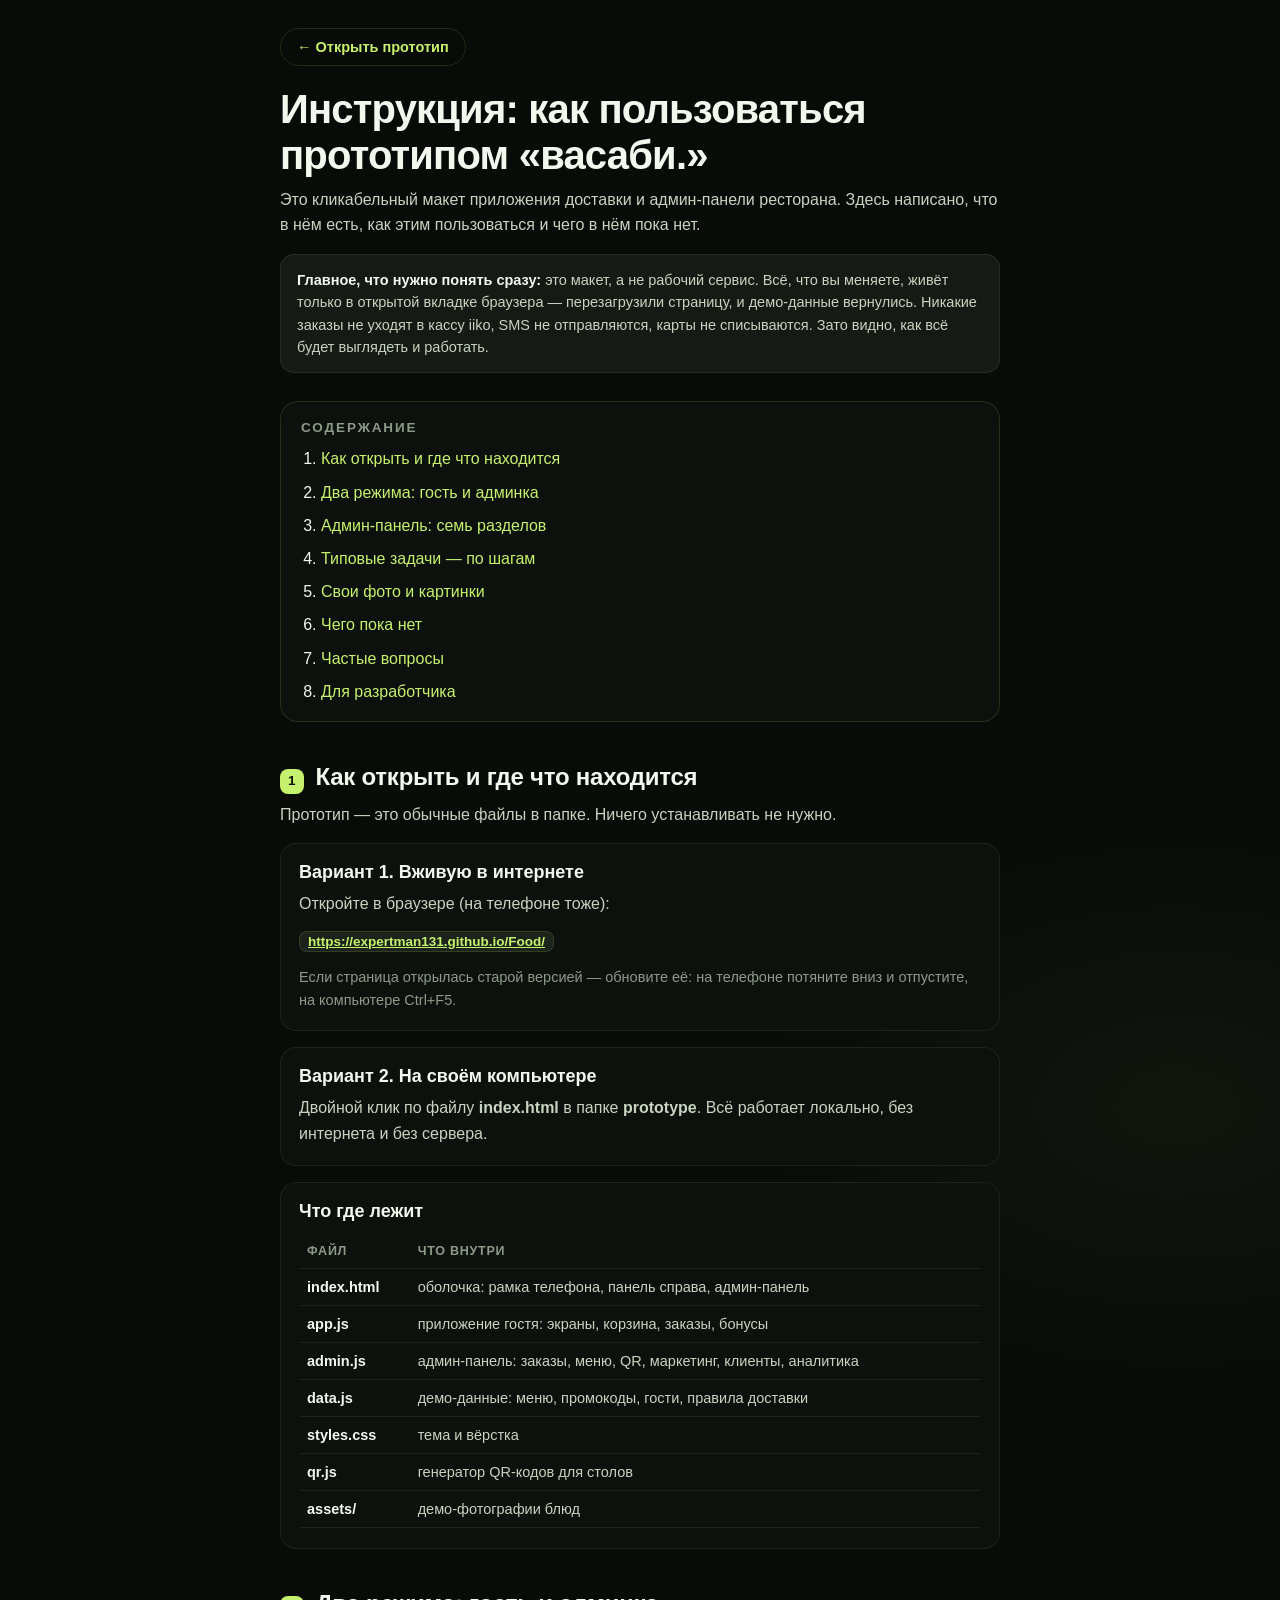
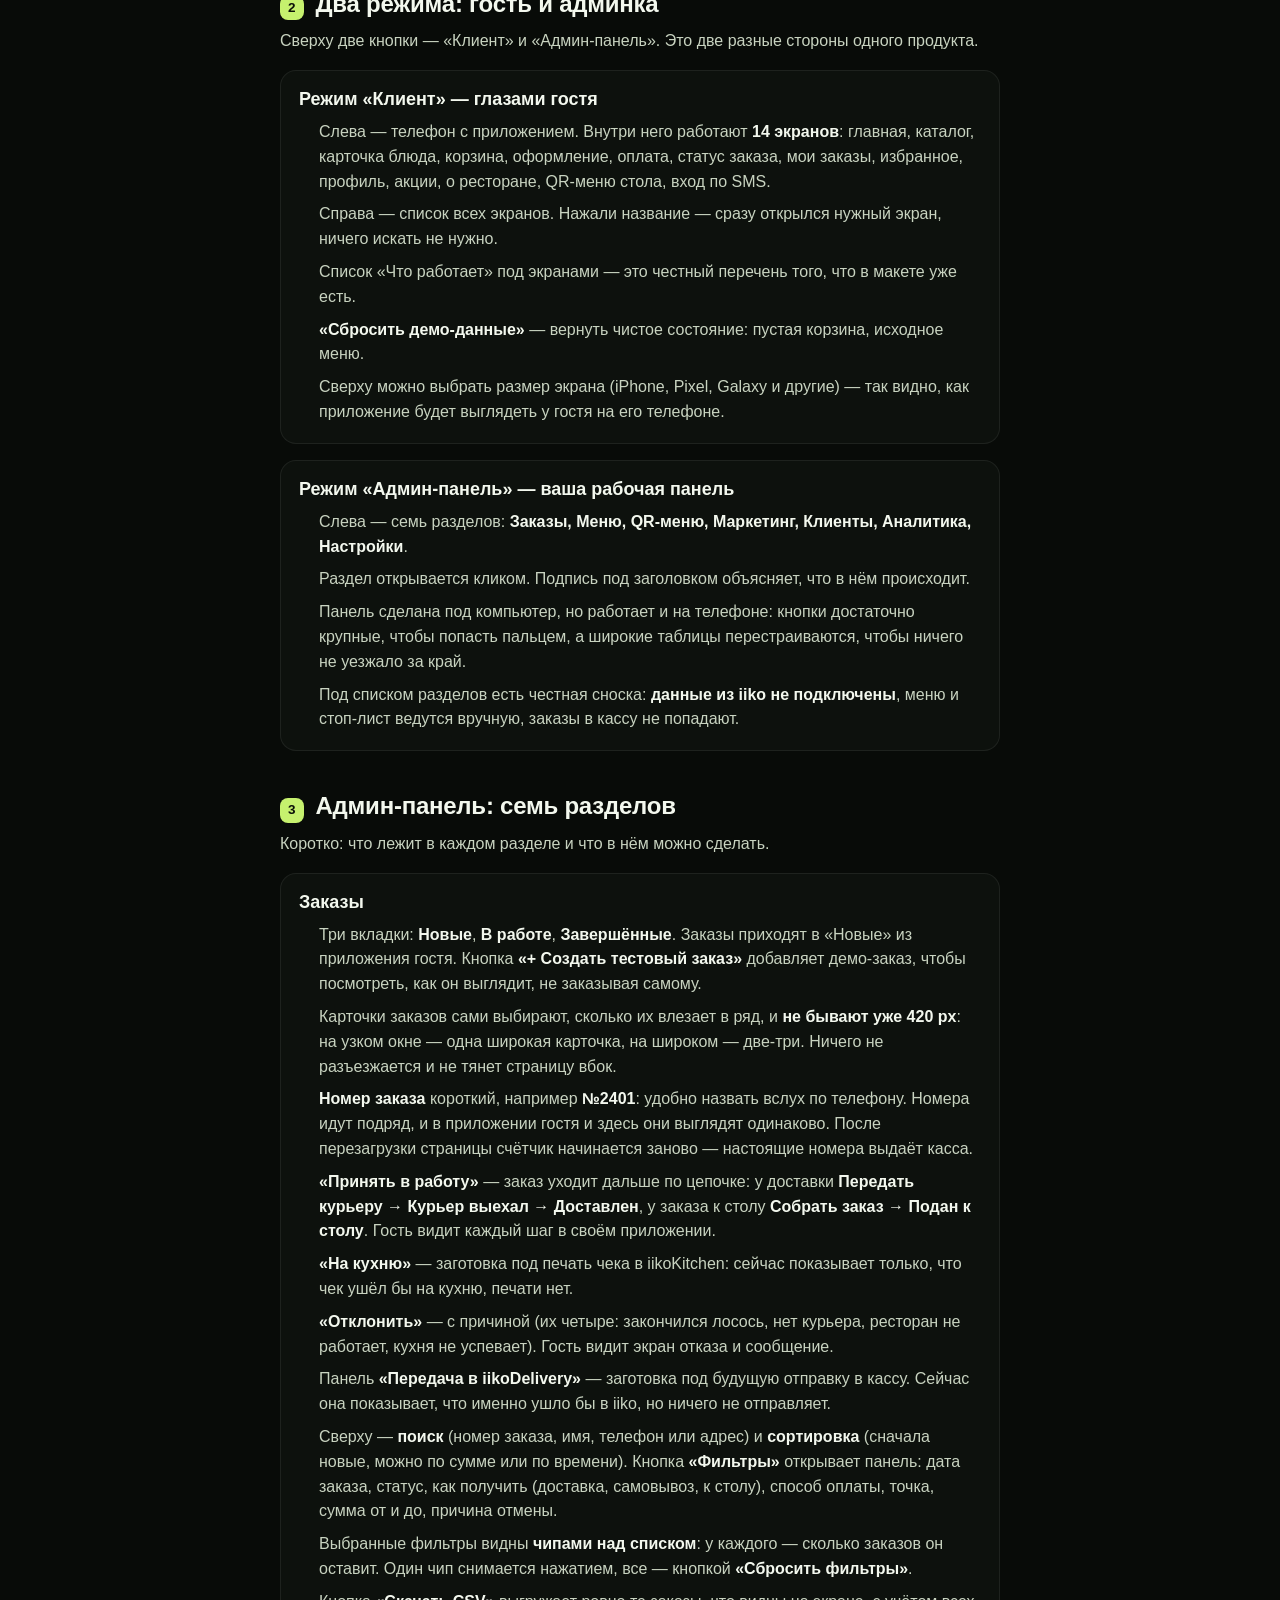
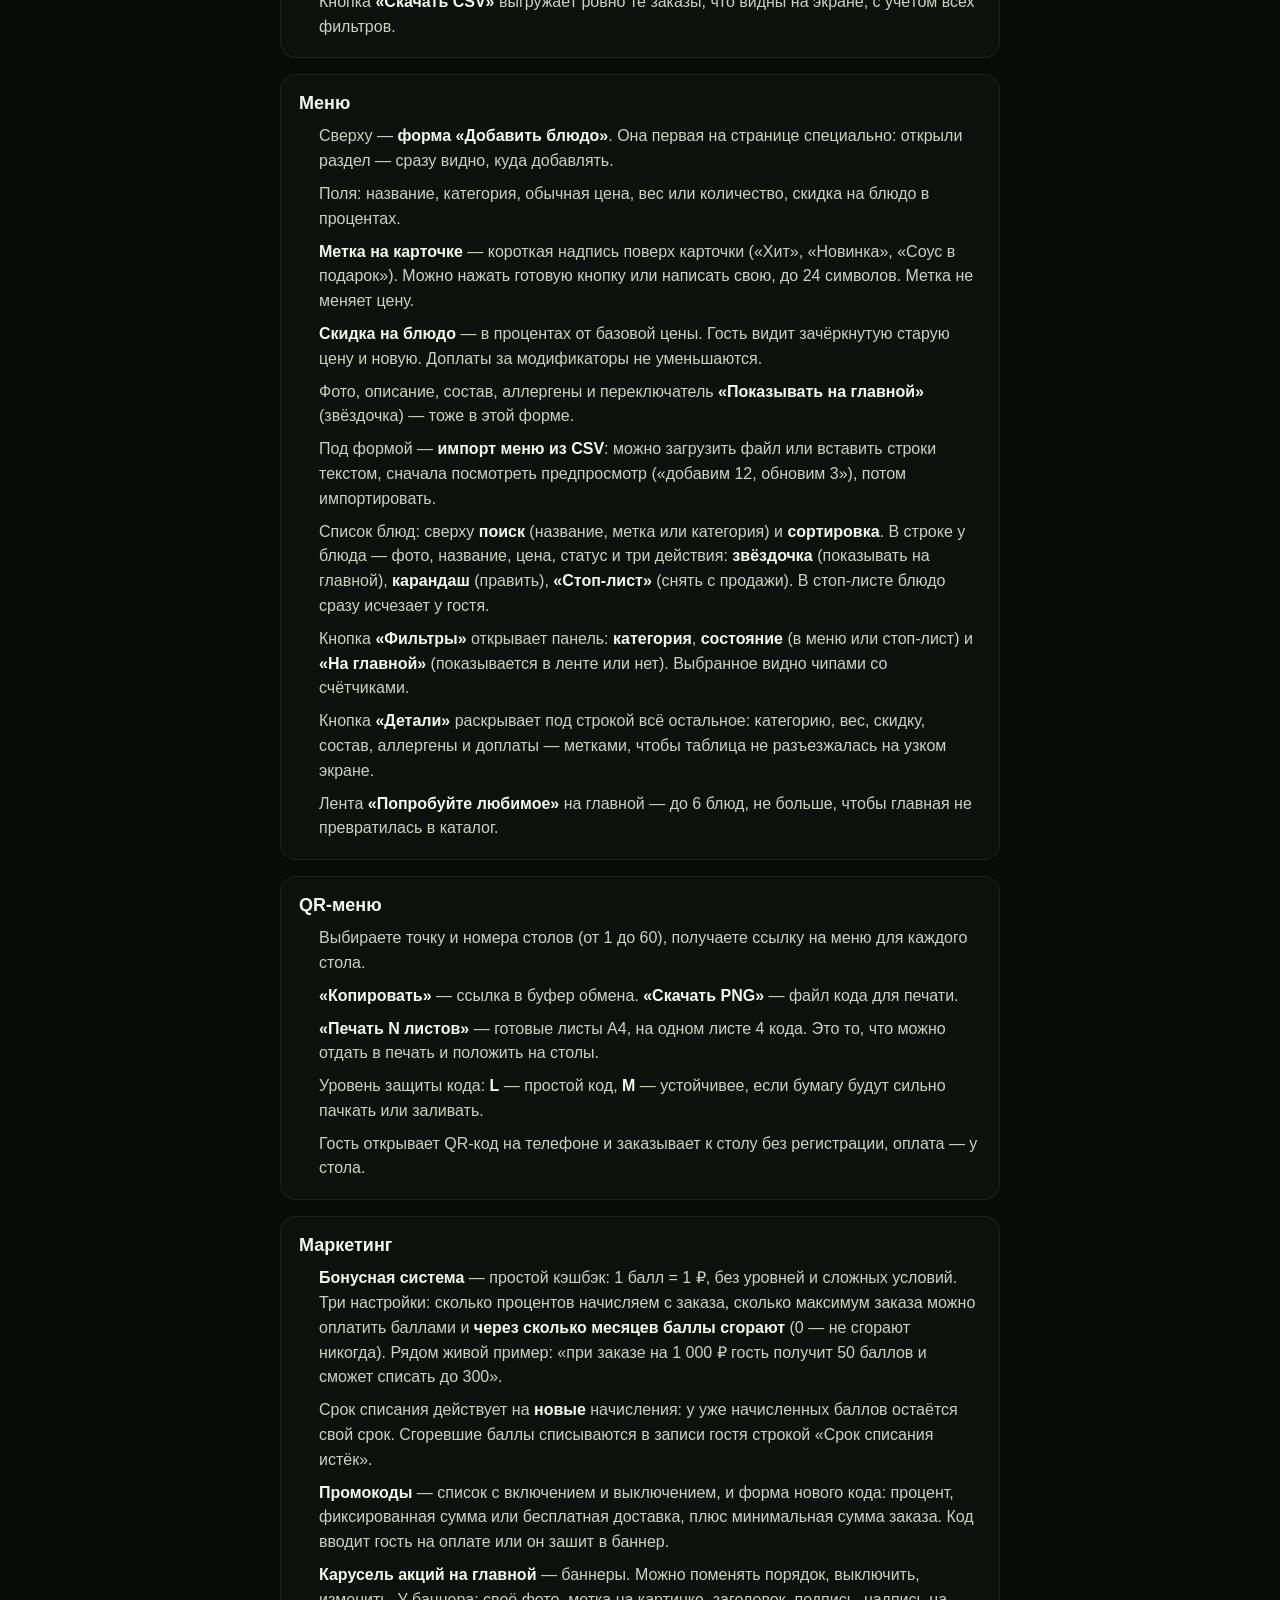
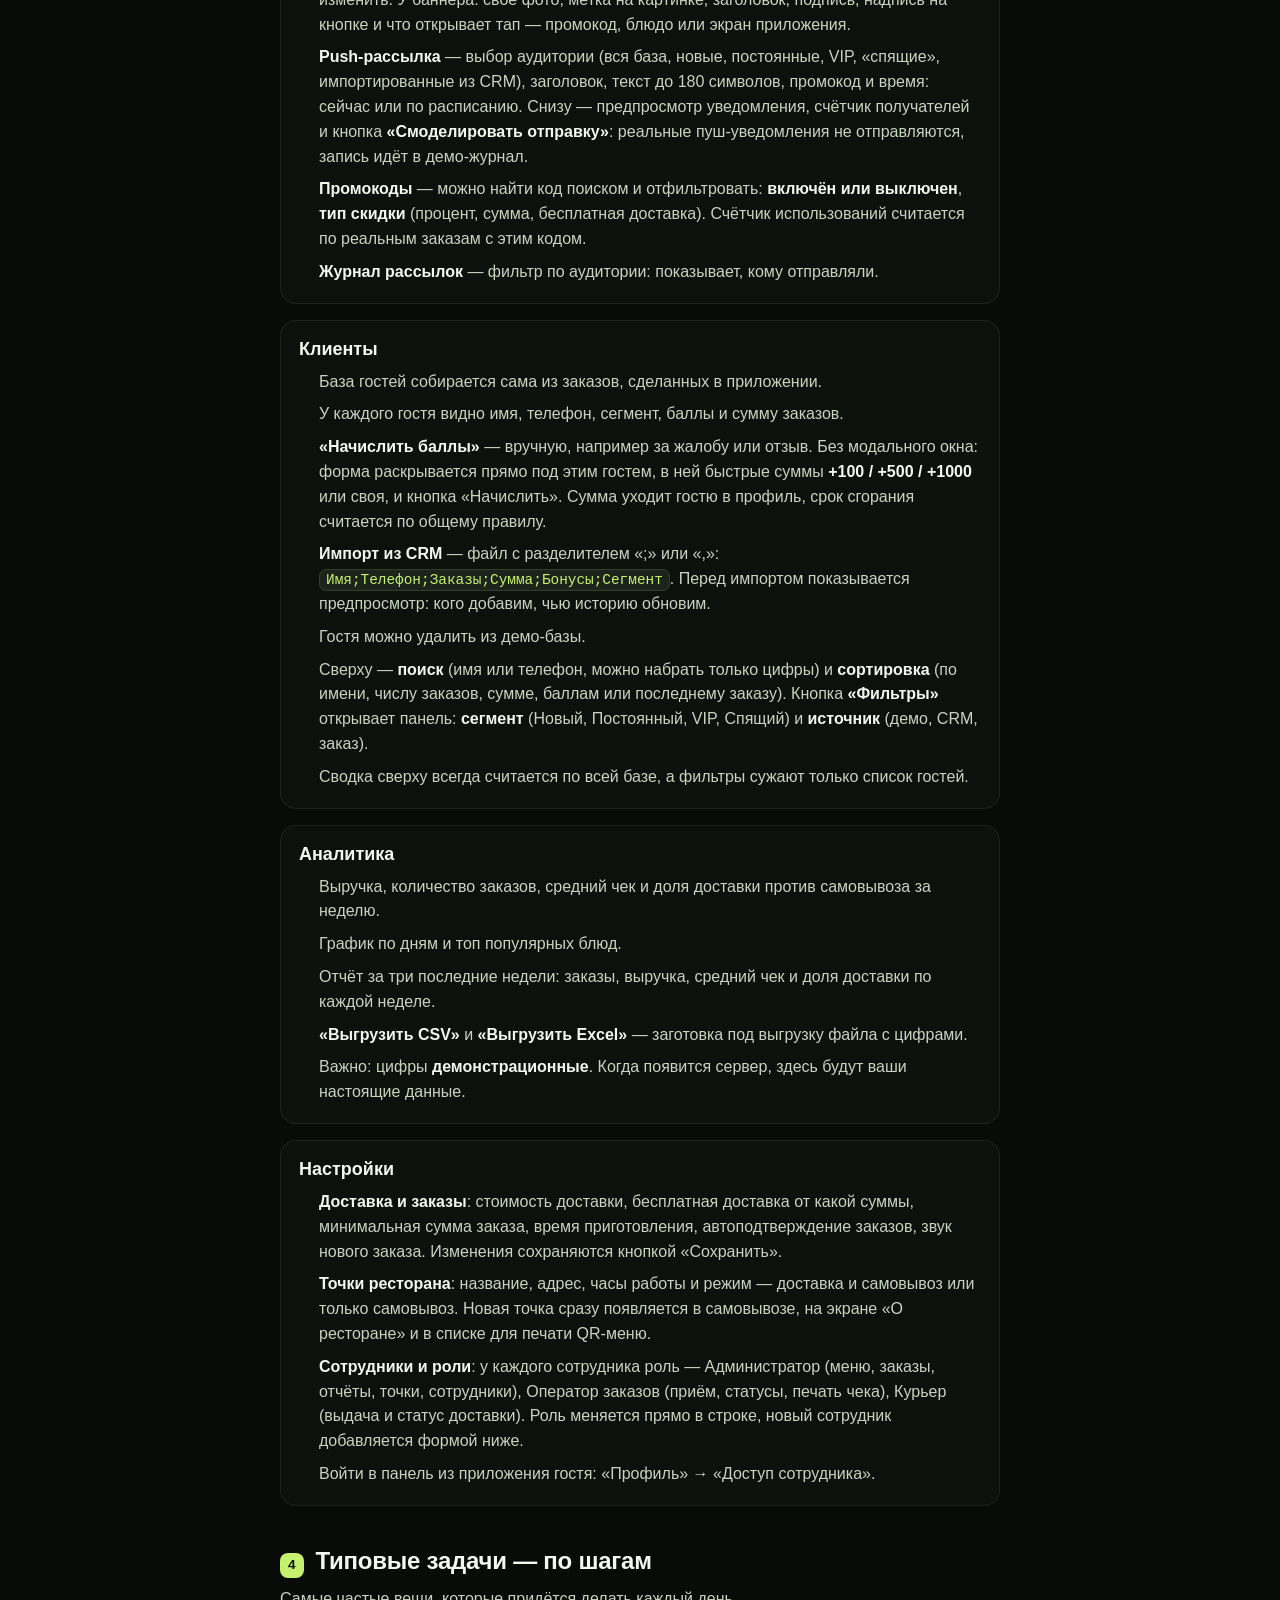
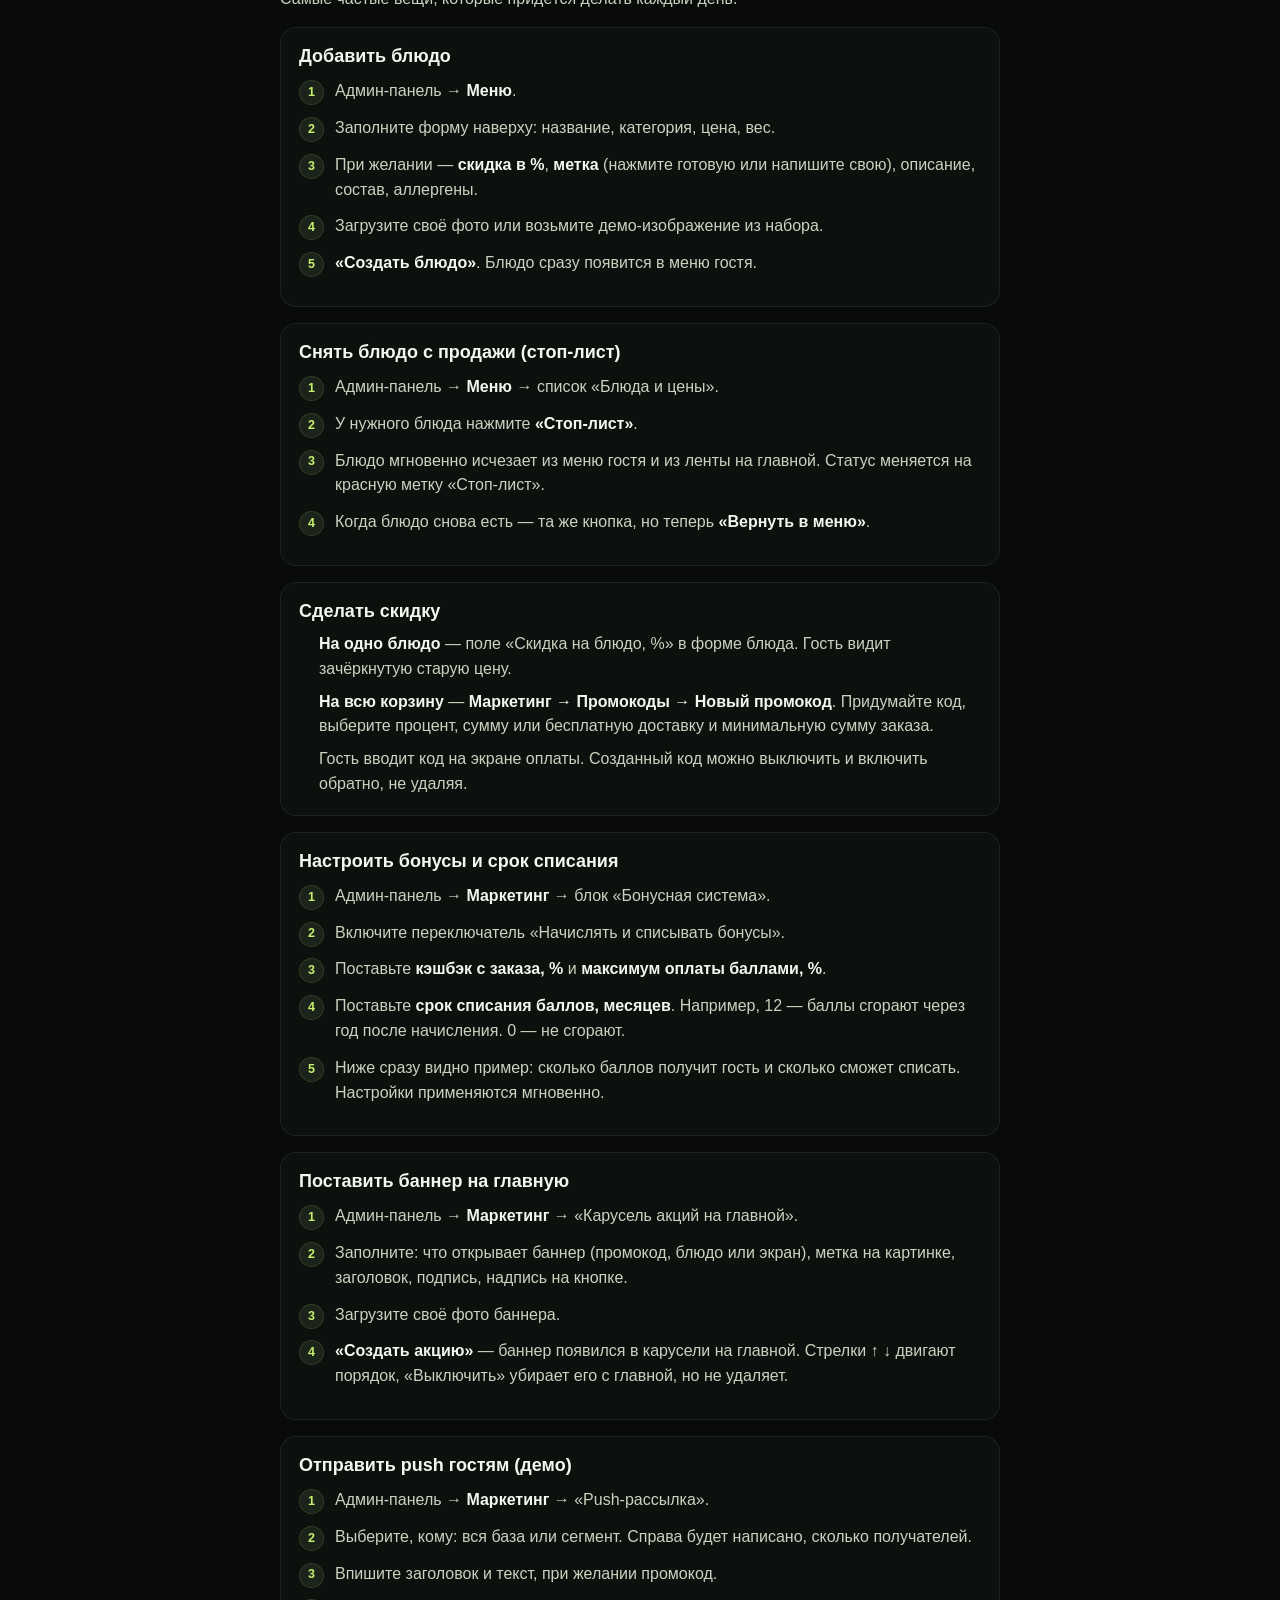
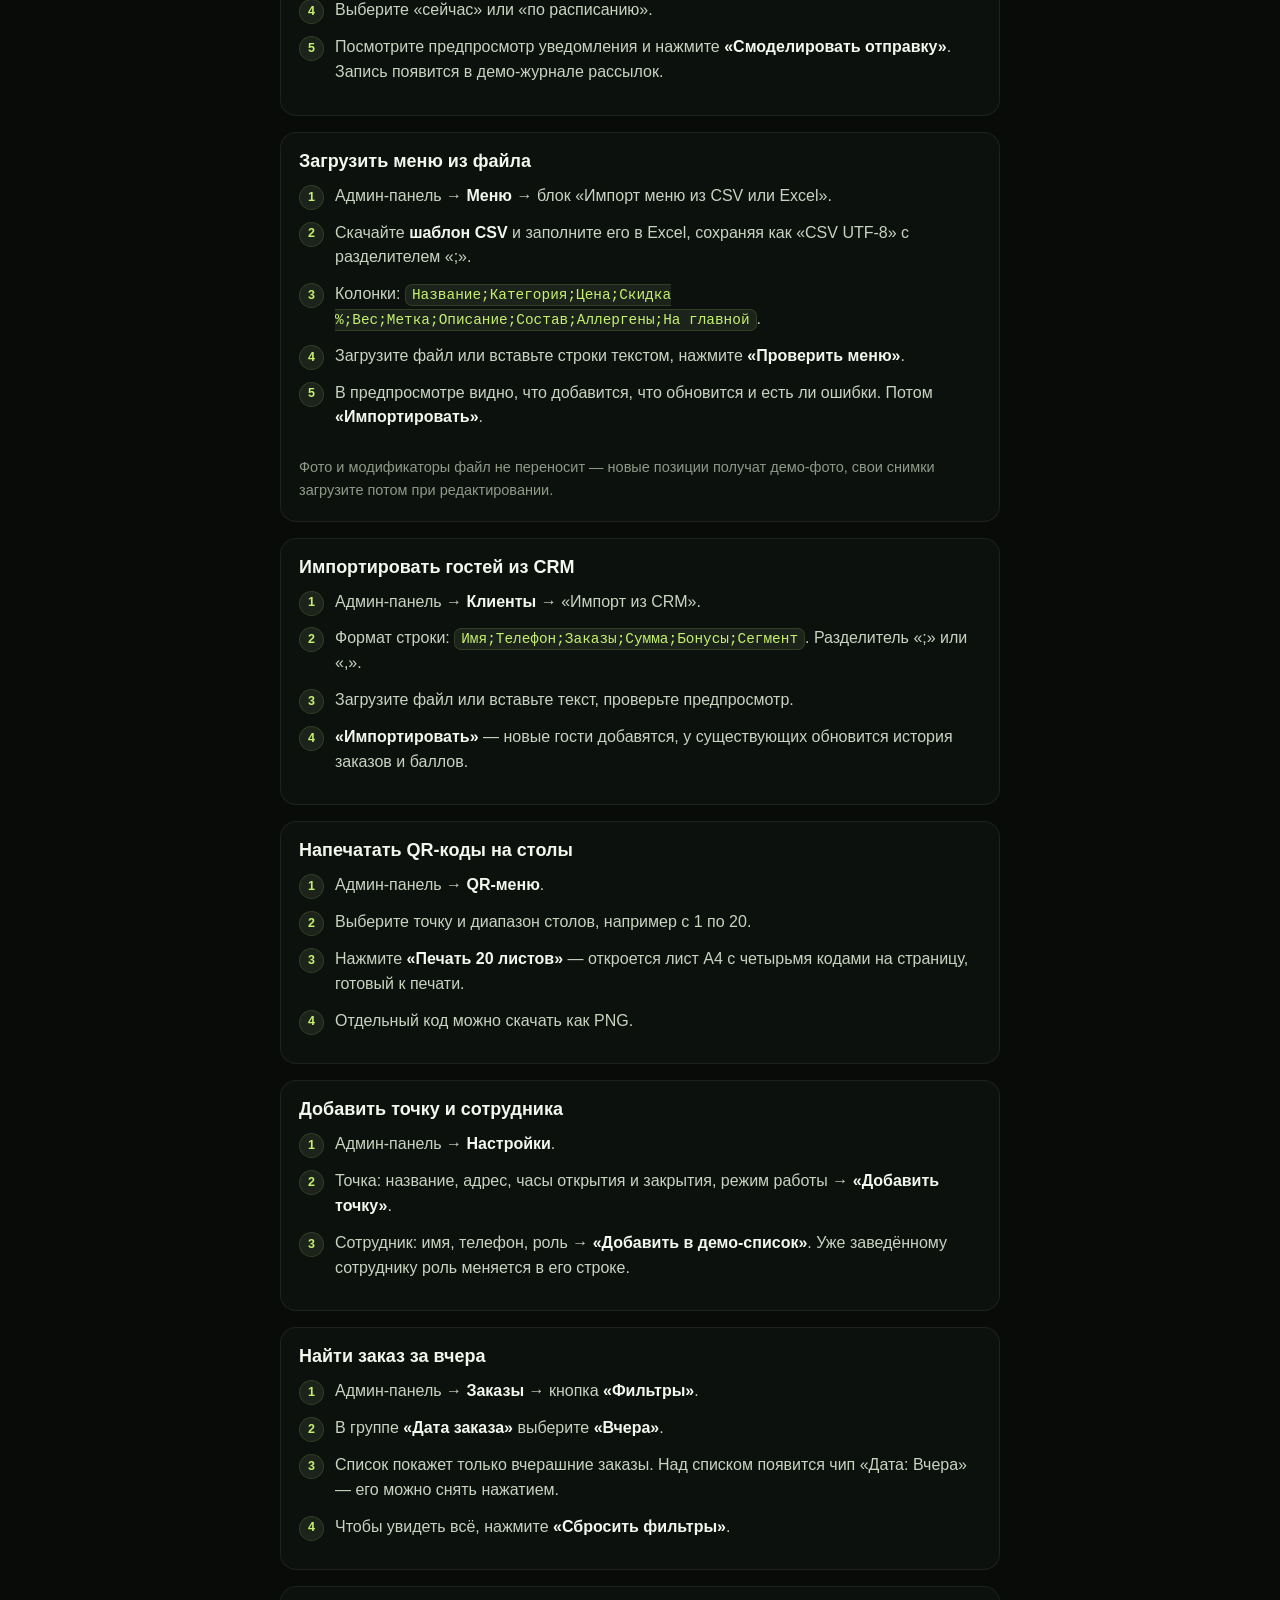
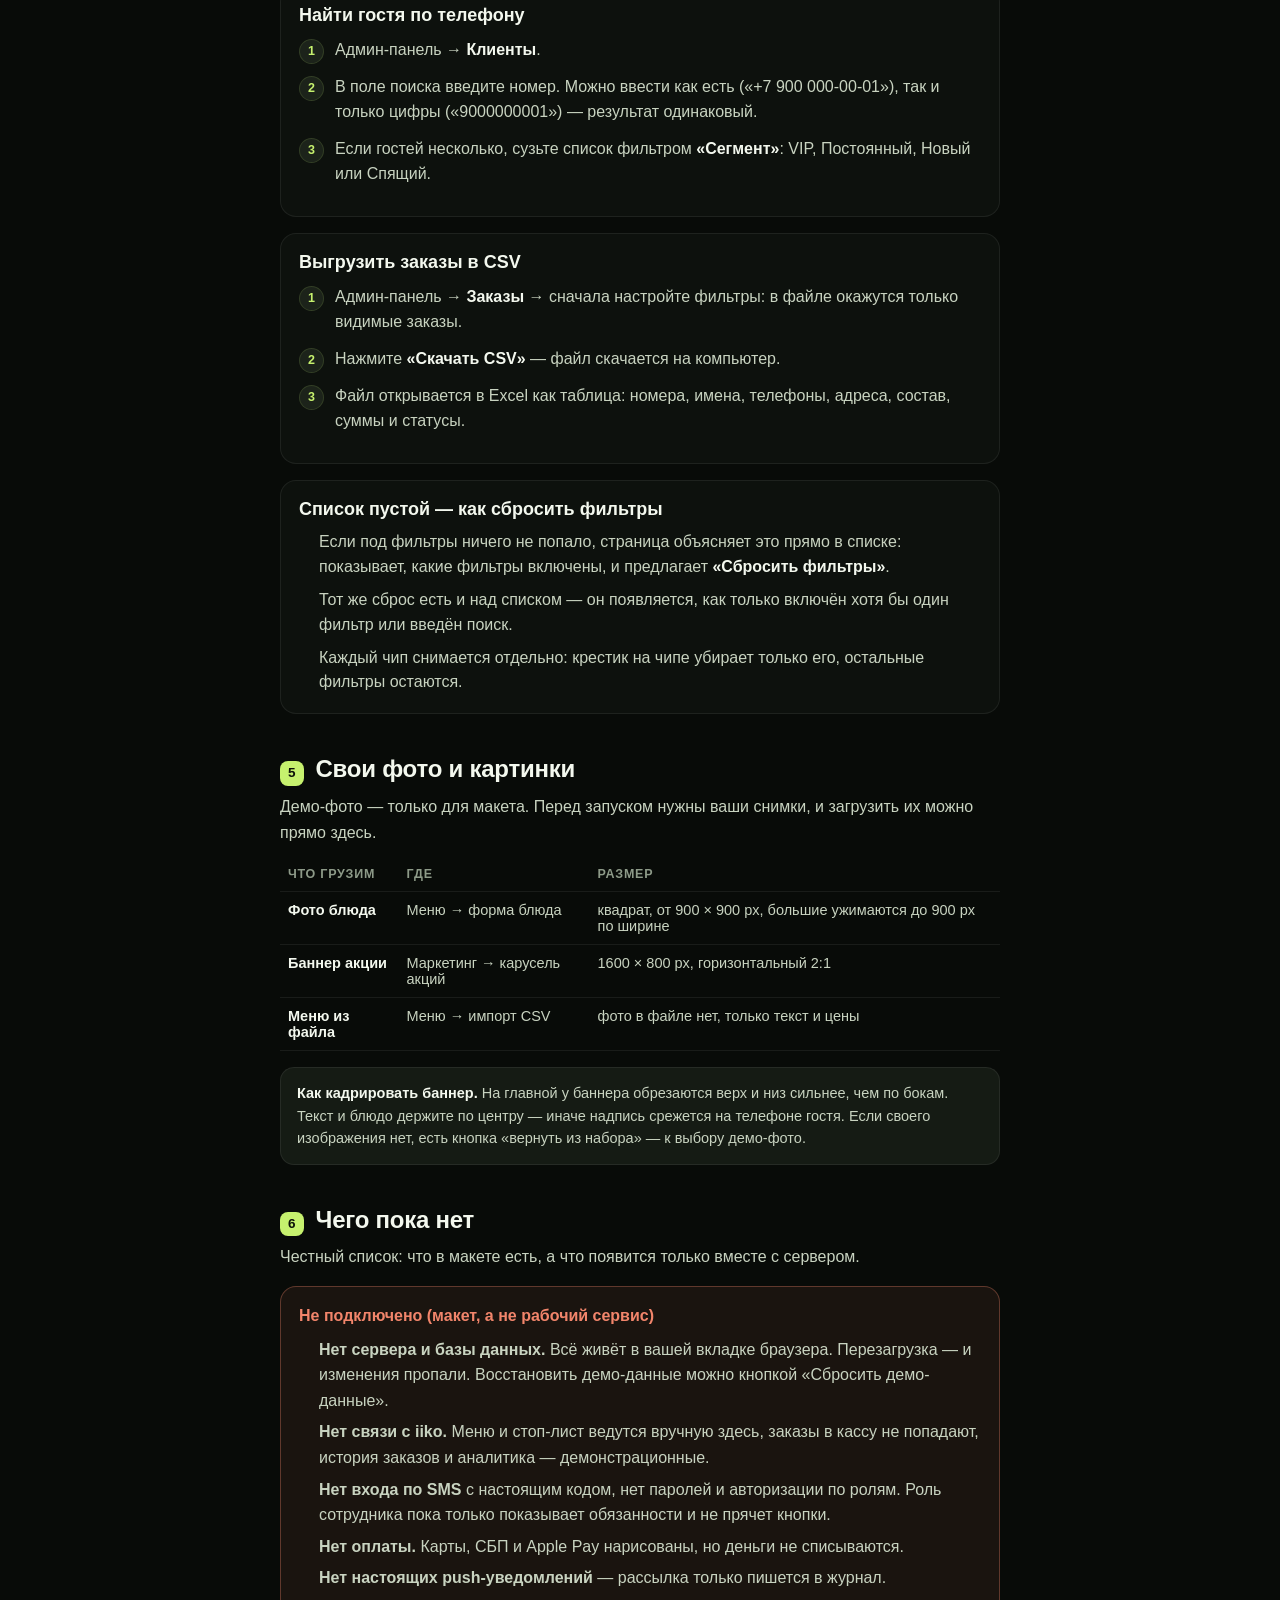
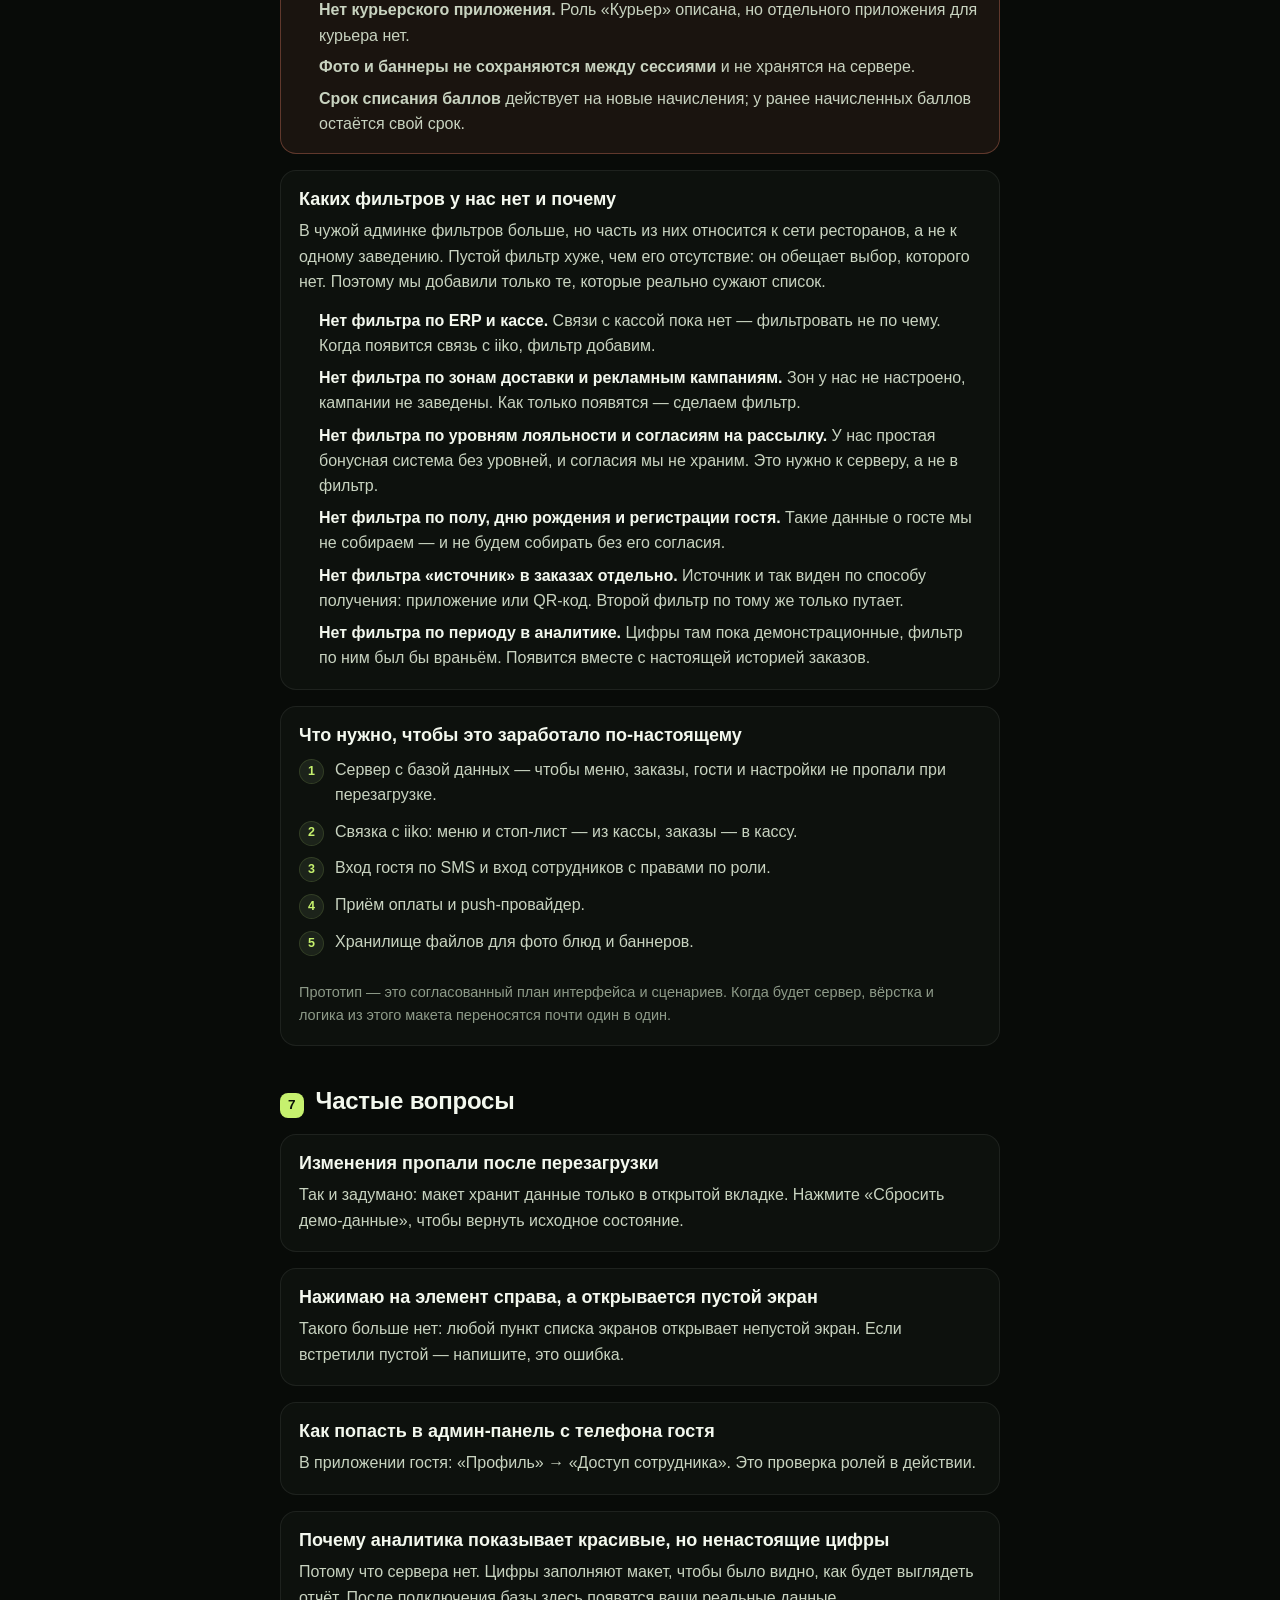
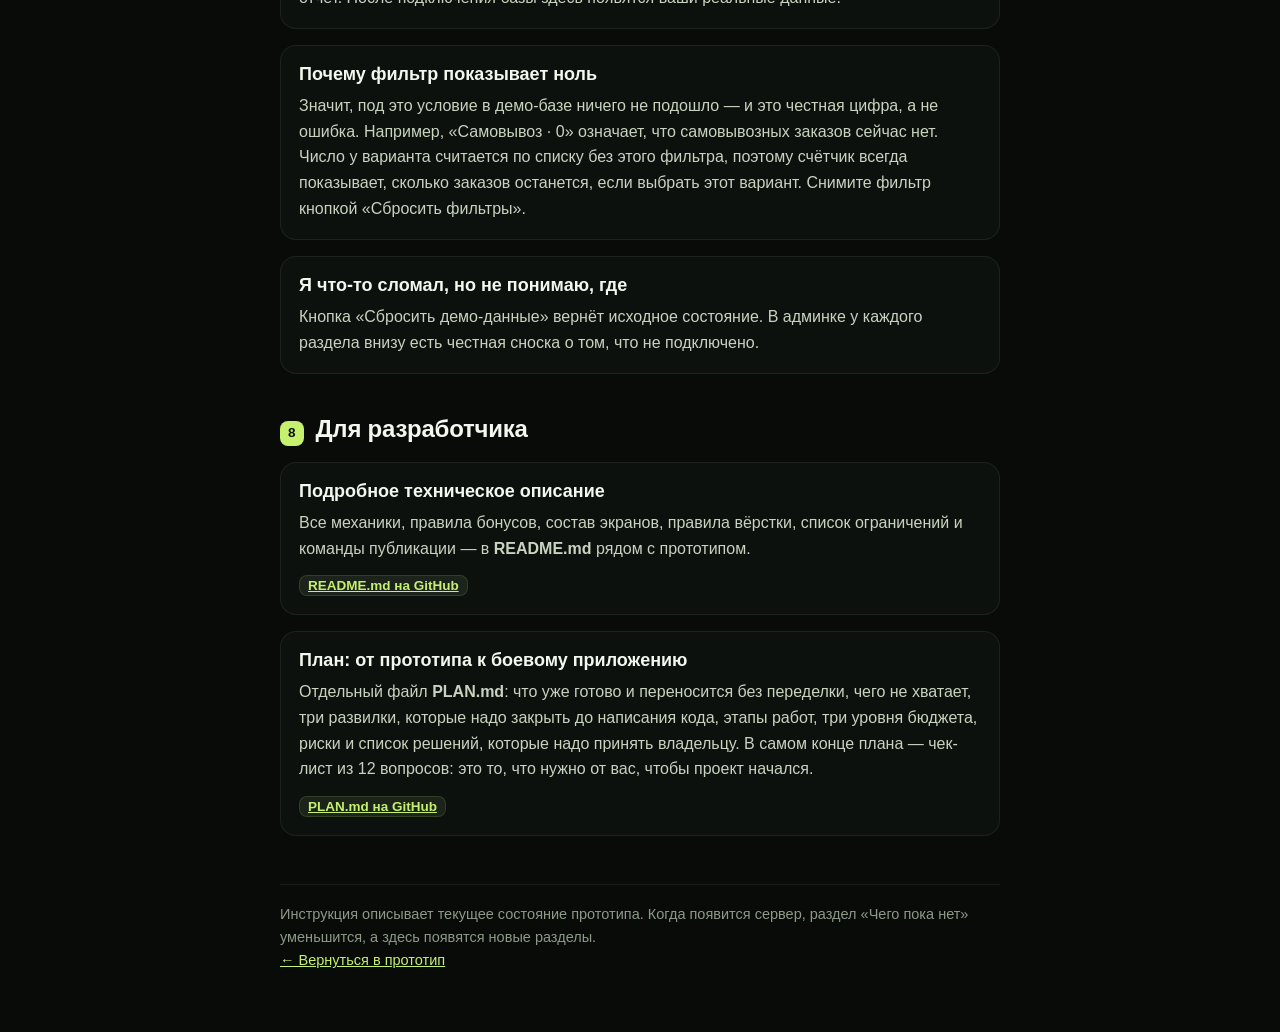
==== commit 4b422bf9: "Фильтры в админке: общий шаблон для заказов, клиентов, меню, промокодов и рассылок Фильтр ставится т" ====
--- a/guide.html
+++ b/guide.html
@@ -192,6 +192,9 @@
         <li><b>«На кухню»</b> — заготовка под печать чека в iikoKitchen: сейчас показывает только, что чек ушёл бы на кухню, печати нет.</li>
         <li><b>«Отклонить»</b> — с причиной (их четыре: закончился лосось, нет курьера, ресторан не работает, кухня не успевает). Гость видит экран отказа и сообщение.</li>
         <li>Панель <b>«Передача в iikoDelivery»</b> — заготовка под будущую отправку в кассу. Сейчас она показывает, что именно ушло бы в iiko, но ничего не отправляет.</li>
+        <li>Сверху — <b>поиск</b> (номер заказа, имя, телефон или адрес) и <b>сортировка</b> (сначала новые, можно по сумме или по времени). Кнопка <b>«Фильтры»</b> открывает панель: дата заказа, статус, как получить (доставка, самовывоз, к столу), способ оплаты, точка, сумма от и до, причина отмены.</li>
+        <li>Выбранные фильтры видны <b>чипами над списком</b>: у каждого — сколько заказов он оставит. Один чип снимается нажатием, все — кнопкой <b>«Сбросить фильтры»</b>.</li>
+        <li>Кнопка <b>«Скачать CSV»</b> выгружает ровно те заказы, что видны на экране, с учётом всех фильтров.</li>
       </ul>
     </div>
 
@@ -204,7 +207,8 @@
         <li><b>Скидка на блюдо</b> — в процентах от базовой цены. Гость видит зачёркнутую старую цену и новую. Доплаты за модификаторы не уменьшаются.</li>
         <li>Фото, описание, состав, аллергены и переключатель <b>«Показывать на главной»</b> (звёздочка) — тоже в этой форме.</li>
         <li>Под формой — <b>импорт меню из CSV</b>: можно загрузить файл или вставить строки текстом, сначала посмотреть предпросмотр («добавим 12, обновим 3»), потом импортировать.</li>
-        <li>Список блюд: сверху <b>поиск и сортировка</b>. В строке у блюда — фото, название, цена, статус и три действия: <b>звёздочка</b> (показывать на главной), <b>карандаш</b> (править), <b>«Стоп-лист»</b> (снять с продажи). В стоп-листе блюдо сразу исчезает у гостя.</li>
+        <li>Список блюд: сверху <b>поиск</b> (название, метка или категория) и <b>сортировка</b>. В строке у блюда — фото, название, цена, статус и три действия: <b>звёздочка</b> (показывать на главной), <b>карандаш</b> (править), <b>«Стоп-лист»</b> (снять с продажи). В стоп-листе блюдо сразу исчезает у гостя.</li>
+        <li>Кнопка <b>«Фильтры»</b> открывает панель: <b>категория</b>, <b>состояние</b> (в меню или стоп-лист) и <b>«На главной»</b> (показывается в ленте или нет). Выбранное видно чипами со счётчиками.</li>
         <li>Кнопка <b>«Детали»</b> раскрывает под строкой всё остальное: категорию, вес, скидку, состав, аллергены и доплаты — метками, чтобы таблица не разъезжалась на узком экране.</li>
         <li>Лента <b>«Попробуйте любимое»</b> на главной — до 6 блюд, не больше, чтобы главная не превратилась в каталог.</li>
       </ul>
@@ -229,6 +233,8 @@
         <li><b>Промокоды</b> — список с включением и выключением, и форма нового кода: процент, фиксированная сумма или бесплатная доставка, плюс минимальная сумма заказа. Код вводит гость на оплате или он зашит в баннер.</li>
         <li><b>Карусель акций на главной</b> — баннеры. Можно поменять порядок, выключить, изменить. У баннера: своё фото, метка на картинке, заголовок, подпись, надпись на кнопке и что открывает тап — промокод, блюдо или экран приложения.</li>
         <li><b>Push-рассылка</b> — выбор аудитории (вся база, новые, постоянные, VIP, «спящие», импортированные из CRM), заголовок, текст до 180 символов, промокод и время: сейчас или по расписанию. Снизу — предпросмотр уведомления, счётчик получателей и кнопка <b>«Смоделировать отправку»</b>: реальные пуш-уведомления не отправляются, запись идёт в демо-журнал.</li>
+        <li><b>Промокоды</b> — можно найти код поиском и отфильтровать: <b>включён или выключен</b>, <b>тип скидки</b> (процент, сумма, бесплатная доставка). Счётчик использований считается по реальным заказам с этим кодом.</li>
+        <li><b>Журнал рассылок</b> — фильтр по аудитории: показывает, кому отправляли.</li>
       </ul>
     </div>
 
@@ -240,6 +246,8 @@
         <li><b>«Начислить баллы»</b> — вручную, например за жалобу или отзыв. Без модального окна: форма раскрывается прямо под этим гостем, в ней быстрые суммы <b>+100 / +500 / +1000</b> или своя, и кнопка «Начислить». Сумма уходит гостю в профиль, срок сгорания считается по общему правилу.</li>
         <li><b>Импорт из CRM</b> — файл с разделителем «;» или «,»: <code>Имя;Телефон;Заказы;Сумма;Бонусы;Сегмент</code>. Перед импортом показывается предпросмотр: кого добавим, чью историю обновим.</li>
         <li>Гостя можно удалить из демо-базы.</li>
+        <li>Сверху — <b>поиск</b> (имя или телефон, можно набрать только цифры) и <b>сортировка</b> (по имени, числу заказов, сумме, баллам или последнему заказу). Кнопка <b>«Фильтры»</b> открывает панель: <b>сегмент</b> (Новый, Постоянный, VIP, Спящий) и <b>источник</b> (демо, CRM, заказ).</li>
+        <li>Сводка сверху всегда считается по всей базе, а фильтры сужают только список гостей.</li>
       </ul>
     </div>
 
@@ -370,6 +378,43 @@
         <li>Точка: название, адрес, часы открытия и закрытия, режим работы → <b>«Добавить точку»</b>.</li>
         <li>Сотрудник: имя, телефон, роль → <b>«Добавить в демо-список»</b>. Уже заведённому сотруднику роль меняется в его строке.</li>
       </ol>
+    </div>
+
+    <div class="g-card">
+      <h3>Найти заказ за вчера</h3>
+      <ol class="g-steps">
+        <li>Админ-панель → <b>Заказы</b> → кнопка <b>«Фильтры»</b>.</li>
+        <li>В группе <b>«Дата заказа»</b> выберите <b>«Вчера»</b>.</li>
+        <li>Список покажет только вчерашние заказы. Над списком появится чип «Дата: Вчера» — его можно снять нажатием.</li>
+        <li>Чтобы увидеть всё, нажмите <b>«Сбросить фильтры»</b>.</li>
+      </ol>
+    </div>
+
+    <div class="g-card">
+      <h3>Найти гостя по телефону</h3>
+      <ol class="g-steps">
+        <li>Админ-панель → <b>Клиенты</b>.</li>
+        <li>В поле поиска введите номер. Можно ввести как есть («+7 900 000-00-01»), так и только цифры («9000000001») — результат одинаковый.</li>
+        <li>Если гостей несколько, сузьте список фильтром <b>«Сегмент»</b>: VIP, Постоянный, Новый или Спящий.</li>
+      </ol>
+    </div>
+
+    <div class="g-card">
+      <h3>Выгрузить заказы в CSV</h3>
+      <ol class="g-steps">
+        <li>Админ-панель → <b>Заказы</b> → сначала настройте фильтры: в файле окажутся только видимые заказы.</li>
+        <li>Нажмите <b>«Скачать CSV»</b> — файл скачается на компьютер.</li>
+        <li>Файл открывается в Excel как таблица: номера, имена, телефоны, адреса, состав, суммы и статусы.</li>
+      </ol>
+    </div>
+
+    <div class="g-card">
+      <h3>Список пустой — как сбросить фильтры</h3>
+      <ul class="g-list">
+        <li>Если под фильтры ничего не попало, страница объясняет это прямо в списке: показывает, какие фильтры включены, и предлагает <b>«Сбросить фильтры»</b>.</li>
+        <li>Тот же сброс есть и над списком — он появляется, как только включён хотя бы один фильтр или введён поиск.</li>
+        <li>Каждый чип снимается отдельно: крестик на чипе убирает только его, остальные фильтры остаются.</li>
+      </ul>
     </div>
   </section>
 
@@ -406,6 +451,18 @@
       </ul>
     </div>
     <div class="g-card">
+      <h3>Каких фильтров у нас нет и почему</h3>
+      <p style="color:var(--soft);font-size:var(--fs-16);line-height:1.6;margin:0 0 var(--sp-14)">В чужой админке фильтров больше, но часть из них относится к сети ресторанов, а не к одному заведению. Пустой фильтр хуже, чем его отсутствие: он обещает выбор, которого нет. Поэтому мы добавили только те, которые реально сужают список.</p>
+      <ul class="g-list">
+        <li><b>Нет фильтра по ERP и кассе.</b> Связи с кассой пока нет — фильтровать не по чему. Когда появится связь с iiko, фильтр добавим.</li>
+        <li><b>Нет фильтра по зонам доставки и рекламным кампаниям.</b> Зон у нас не настроено, кампании не заведены. Как только появятся — сделаем фильтр.</li>
+        <li><b>Нет фильтра по уровням лояльности и согласиям на рассылку.</b> У нас простая бонусная система без уровней, и согласия мы не храним. Это нужно к серверу, а не в фильтр.</li>
+        <li><b>Нет фильтра по полу, дню рождения и регистрации гостя.</b> Такие данные о госте мы не собираем — и не будем собирать без его согласия.</li>
+        <li><b>Нет фильтра «источник» в заказах отдельно.</b> Источник и так виден по способу получения: приложение или QR-код. Второй фильтр по тому же только путает.</li>
+        <li><b>Нет фильтра по периоду в аналитике.</b> Цифры там пока демонстрационные, фильтр по ним был бы враньём. Появится вместе с настоящей историей заказов.</li>
+      </ul>
+    </div>
+    <div class="g-card">
       <h3>Что нужно, чтобы это заработало по-настоящему</h3>
       <ol class="g-steps">
         <li>Сервер с базой данных — чтобы меню, заказы, гости и настройки не пропали при перезагрузке.</li>
@@ -437,6 +494,10 @@
       <p style="color:var(--soft);font-size:var(--fs-16);line-height:1.6;margin:0 0 var(--sp-14)">Потому что сервера нет. Цифры заполняют макет, чтобы было видно, как будет выглядеть отчёт. После подключения базы здесь появятся ваши реальные данные.</p>
     </div>
     <div class="g-card">
+      <h3>Почему фильтр показывает ноль</h3>
+      <p style="color:var(--soft);font-size:var(--fs-16);line-height:1.6;margin:0 0 var(--sp-14)">Значит, под это условие в демо-базе ничего не подошло — и это честная цифра, а не ошибка. Например, «Самовывоз · 0» означает, что самовывозных заказов сейчас нет. Число у варианта считается по списку без этого фильтра, поэтому счётчик всегда показывает, сколько заказов останется, если выбрать этот вариант. Снимите фильтр кнопкой «Сбросить фильтры».</p>
+    </div>
+    <div class="g-card">
       <h3>Я что-то сломал, но не понимаю, где</h3>
       <p style="color:var(--soft);font-size:var(--fs-16);line-height:1.6;margin:0 0 var(--sp-14)">Кнопка «Сбросить демо-данные» вернёт исходное состояние. В админке у каждого раздела внизу есть честная сноска о том, что не подключено.</p>
     </div>
--- a/styles.css
+++ b/styles.css
@@ -835,12 +835,13 @@
 .dish-fields > .a-labeled:first-child{grid-column:1 / -1;}
 .a-badge-field{margin-top:var(--sp-12);}
 .a-badge-presets{display:flex;flex-wrap:wrap;gap:var(--sp-8);margin-top:var(--sp-10);}
-.a-badge-preset{
+/* метка блюда и вариант фильтра — одна и та же форма чипа */
+.a-badge-preset,.a-chip{
   min-height:44px;padding:var(--sp-10) var(--sp-14);border:1px solid var(--line-soft);border-radius:999px;
   background:var(--surface-2);color:var(--soft);font-size:var(--fs-12);cursor:pointer;
 }
-.a-badge-preset:hover{border-color:var(--lime);color:var(--text);}
-.a-badge-preset.is-active{border-color:var(--lime);background:rgba(198,241,110,.13);color:var(--lime);}
+.a-badge-preset:hover,.a-chip:hover{border-color:var(--lime);color:var(--text);}
+.a-badge-preset.is-active,.a-chip.is-active{border-color:var(--lime);background:rgba(198,241,110,.13);color:var(--lime);}
 .a-form-note{margin:var(--sp-10) 0 0;font-size:var(--fs-12);line-height:1.5;color:var(--muted);}
 .a-form-error{margin-top:var(--sp-10);font-size:var(--fs-12);line-height:1.5;color:var(--danger);}
 .a-stock{width:100%;margin-top:var(--sp-4);border-top:1px solid var(--line-soft);padding-top:var(--sp-8);}
@@ -912,10 +913,6 @@
 /* Список блюд: одна конструкция на все ширины — без таблица/карточки и без
    горизонтальной прокрутки. В строке только главное, остальное раскрывает
    кнопка «Детали» под строкой; узкая панель переносит блоки на вторую строку */
-.a-dish-head{display:flex;align-items:center;justify-content:space-between;gap:var(--sp-12);flex-wrap:wrap;margin-bottom:var(--sp-10);}
-.a-dish-tools{display:flex;gap:var(--sp-8);flex-wrap:wrap;align-items:center;flex:1 1 320px;justify-content:flex-end;}
-.a-dish-tools .input-plain{width:auto;min-width:0;flex:0 1 240px;}
-.a-dish-tools select.input-plain{flex:0 1 auto;}
 .a-dishlist{border:1px solid var(--line-soft);border-radius:14px;overflow:hidden;}
 .a-dish{display:flex;align-items:center;gap:var(--sp-10);flex-wrap:wrap;padding:var(--sp-12) var(--sp-14);border-bottom:1px solid var(--line-soft);}
 .a-dishlist > :last-child{border-bottom:0;}
@@ -952,6 +949,39 @@
 }
 .a-tabs button.is-active{background:var(--lime);color:#0B1008;font-weight:600;border-color:var(--lime);}
 
+/* ---------- фильтры разделов ---------- */
+/* Поиск и сортировка всегда на виду, остальные группы — под кнопкой «Фильтры» */
+.a-toolbar{display:flex;flex-wrap:wrap;align-items:center;gap:var(--sp-8);margin-bottom:var(--sp-12);}
+.a-toolbar-search{flex:1 1 200px;min-width:0;max-width:340px;}
+.a-toolbar-sort{flex:0 1 auto;max-width:220px;}
+.a-toolbar-count{font-size:var(--fs-12);color:var(--muted);margin-left:auto;white-space:nowrap;}
+.a-toolbar-tools{display:flex;gap:var(--sp-8);flex-wrap:wrap;}
+.a-filter-toggle.is-on{border-color:var(--lime);color:var(--lime);background:rgba(198,241,110,.10);}
+/* ряд активных фильтров: чипы снимаются одним нажатием */
+.a-filter-active{display:flex;flex-wrap:wrap;gap:var(--sp-8);align-items:center;margin-bottom:var(--sp-12);}
+.a-filter-active:empty{display:none;}
+.a-chip-active{
+  display:inline-flex;align-items:center;gap:var(--sp-6);min-height:44px;padding:var(--sp-8) var(--sp-12);
+  border-radius:999px;background:rgba(198,241,110,.12);border:1px solid rgba(198,241,110,.35);
+  color:var(--lime);font-size:var(--fs-12);cursor:pointer;
+}
+.a-chip-active:hover{border-color:var(--lime);background:rgba(198,241,110,.2);}
+.a-filter-panel{
+  border:1px solid var(--line-soft);border-radius:14px;padding:var(--sp-14);
+  margin-bottom:var(--sp-14);background:var(--surface-2);
+}
+.a-filter-panel[hidden]{display:none;}
+.a-filter-group{margin-bottom:var(--sp-14);}
+.a-filter-group:last-child{margin-bottom:0;}
+.a-filter-legend{display:block;font-size:var(--fs-12);color:var(--muted);margin-bottom:var(--sp-8);}
+.a-chip-row{display:flex;flex-wrap:wrap;gap:var(--sp-8);}
+.a-chip{display:inline-flex;align-items:center;gap:var(--sp-6);}
+.a-chip .n{font-size:var(--fs-11);color:var(--muted);}
+.a-chip.is-active .n{color:var(--lime);}
+.a-filter-range{display:flex;align-items:center;gap:var(--sp-8);flex-wrap:wrap;}
+.a-filter-range .input-plain{flex:1 1 100px;min-width:0;width:auto;max-width:160px;}
+.a-empty{padding:var(--sp-18) var(--sp-14);text-align:center;font-size:var(--fs-13);color:var(--muted);}
+
 .a-orders{display:grid;grid-template-columns:repeat(auto-fit,minmax(min(420px,100%),1fr));gap:var(--sp-14);}
 .a-order{background:var(--surface);border-radius:16px;padding:var(--sp-16);border:1px solid transparent;}
 .a-order.is-new{border-color:rgba(198,241,110,.45);background:linear-gradient(180deg,rgba(198,241,110,.07),var(--surface));}
@@ -1282,6 +1312,12 @@
   .a-banner-thumb{width:100%;}
   .a-banner-info{width:100%;}
   .a-role-select{flex:1 1 100%;min-width:0;width:100%;}
+  /* фильтры: поиск занимает всю ширину, счётчик и кнопка — в свои строки */
+  .a-toolbar-search{flex:1 1 100%;max-width:none;}
+  .a-toolbar-sort{flex:1 1 auto;max-width:none;}
+  .a-toolbar-count{margin-left:0;}
+  .a-filter-range .input-plain{flex:1 1 100%;max-width:none;}
+  .a-filter-range{align-items:stretch;}
   /* вкладки в одну строку прятали бы последнюю: переносим, чтобы все статусы были на виду */
   .a-tabs{flex-wrap:wrap;overflow:visible;scrollbar-width:auto;}
   .a-stat{padding:var(--sp-14) var(--sp-16);}
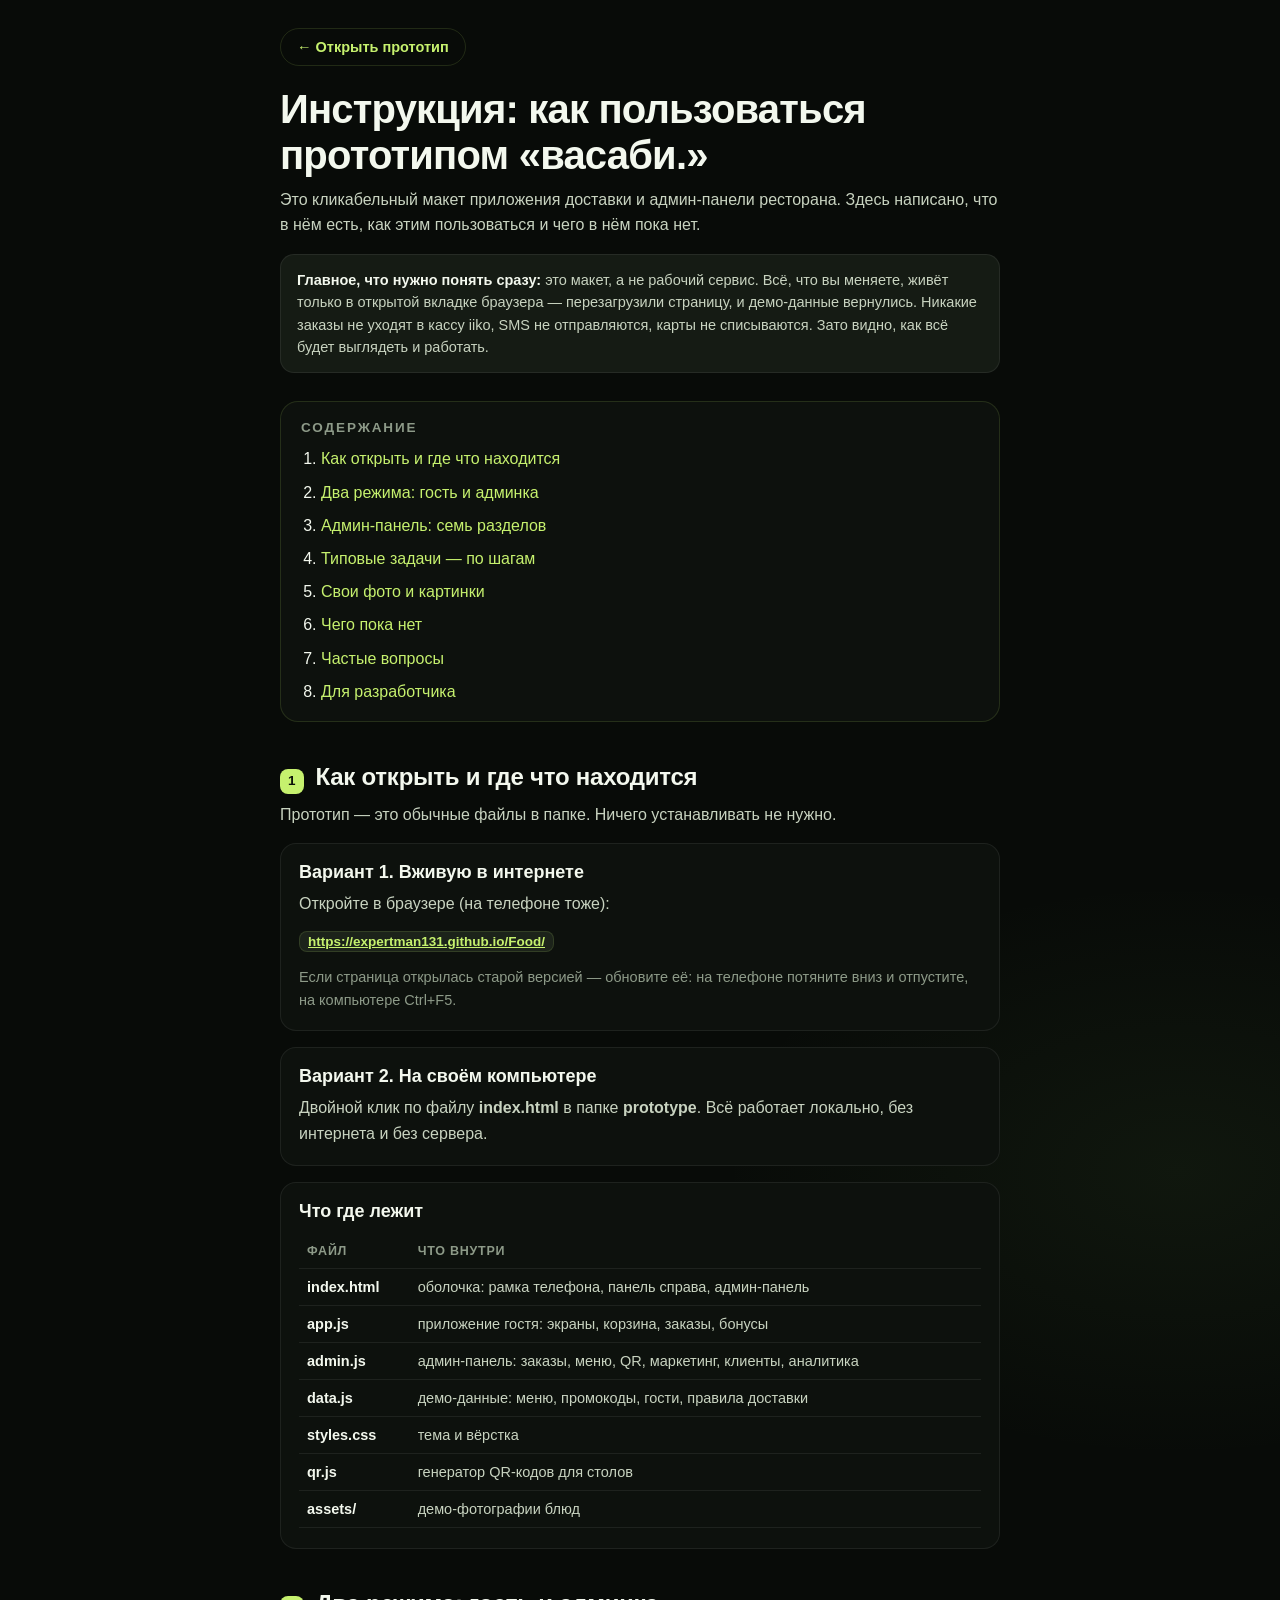
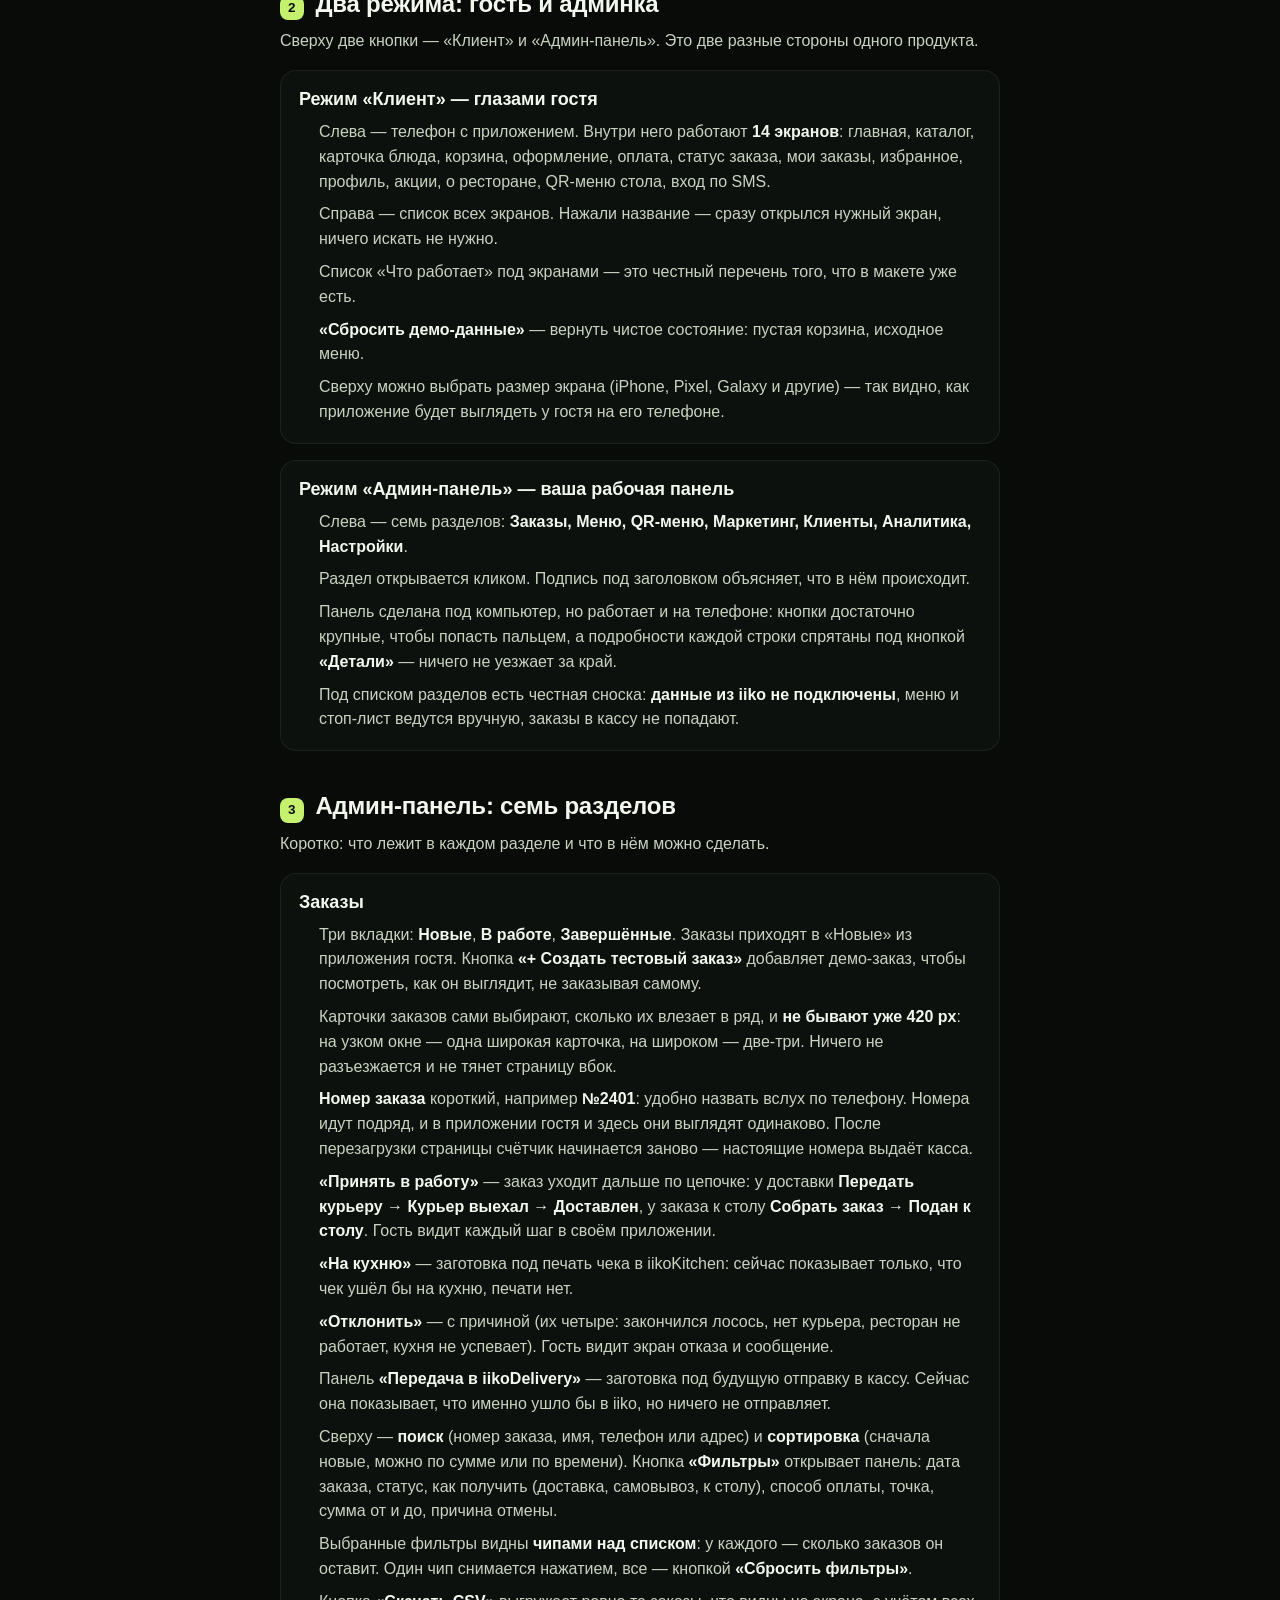
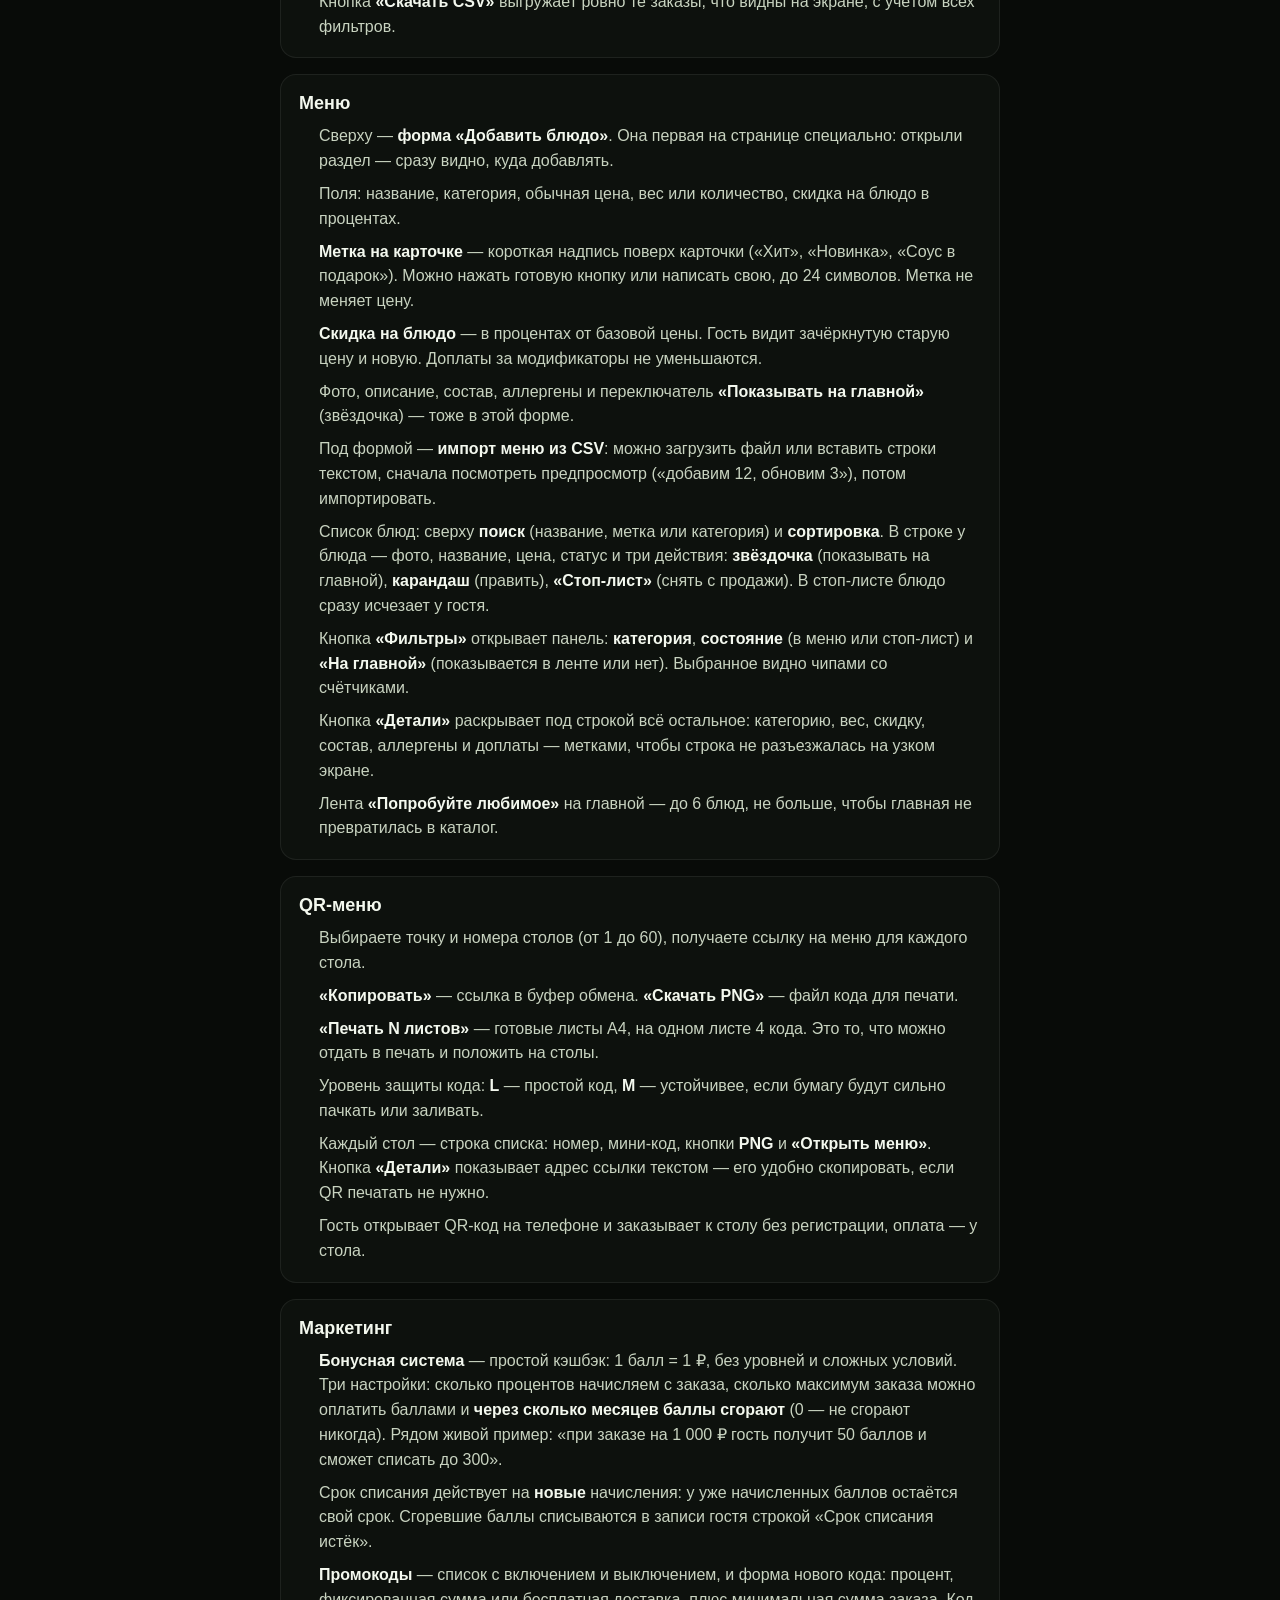
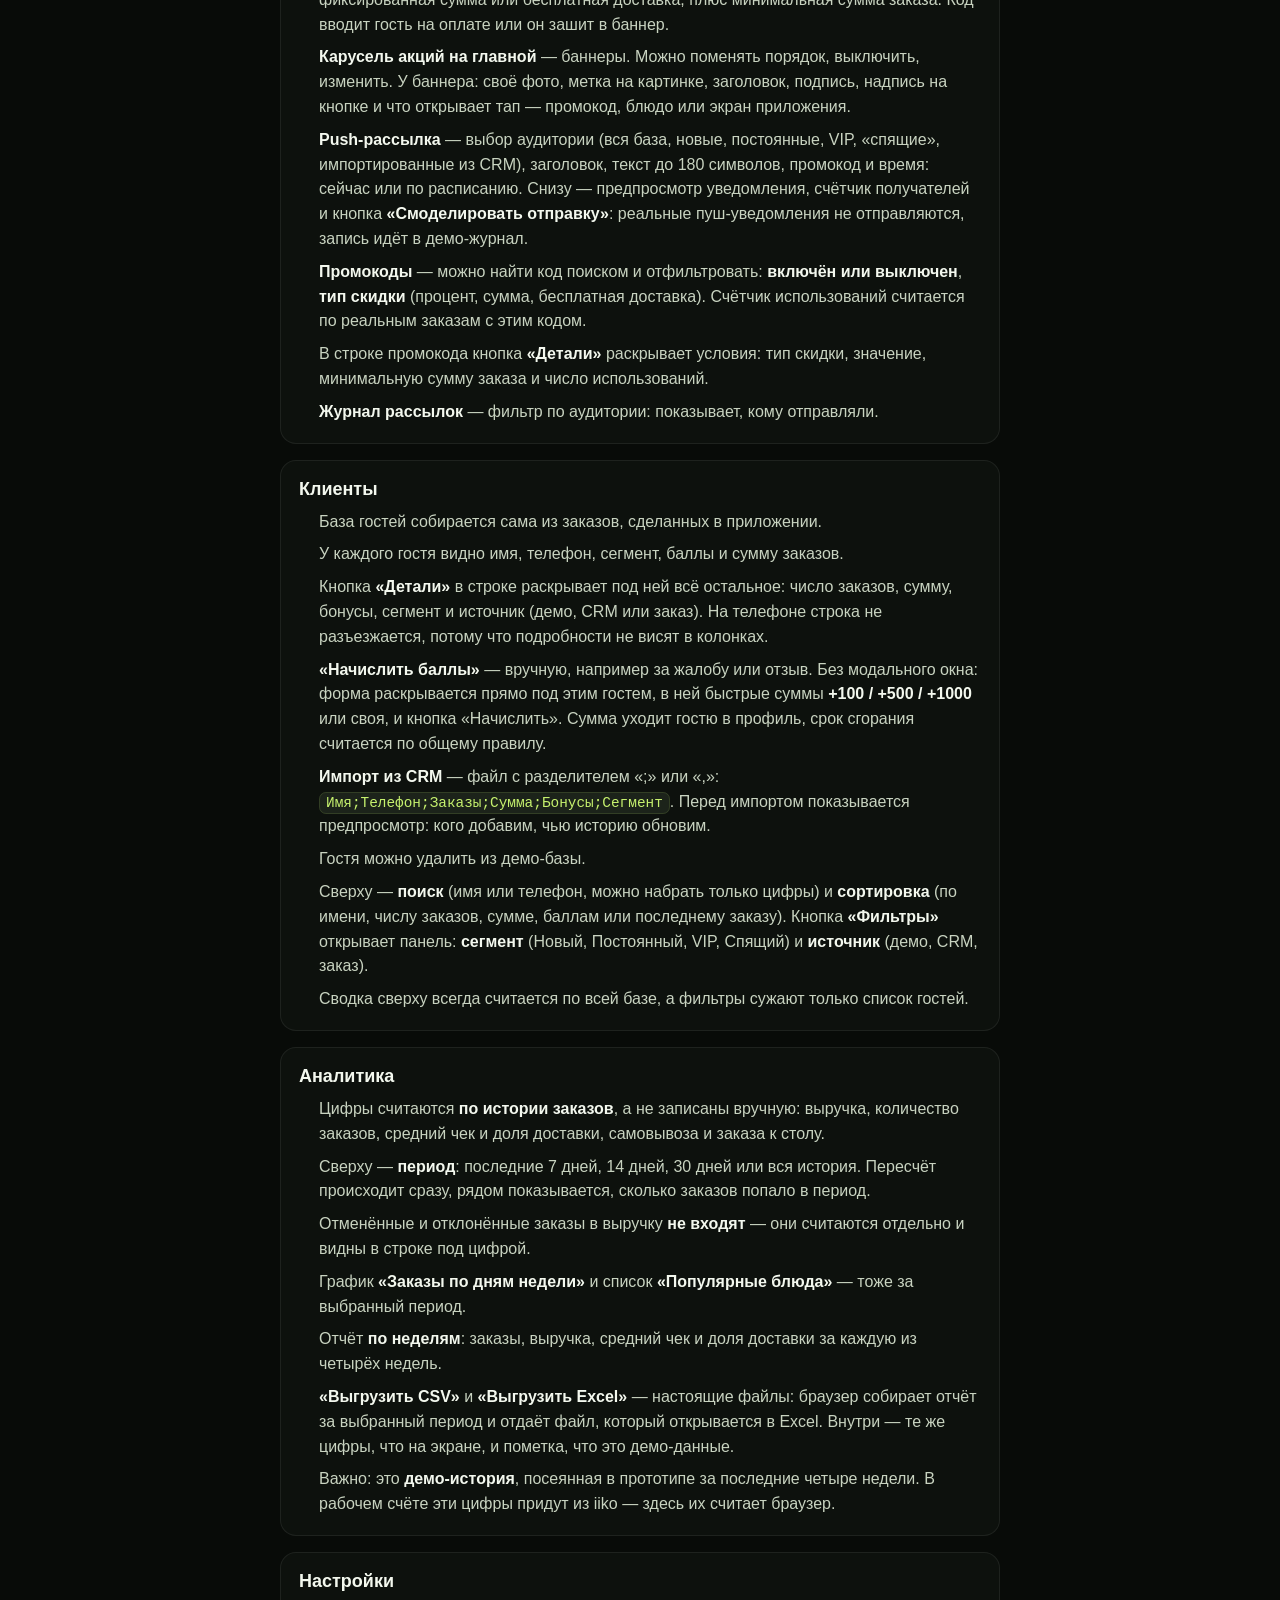
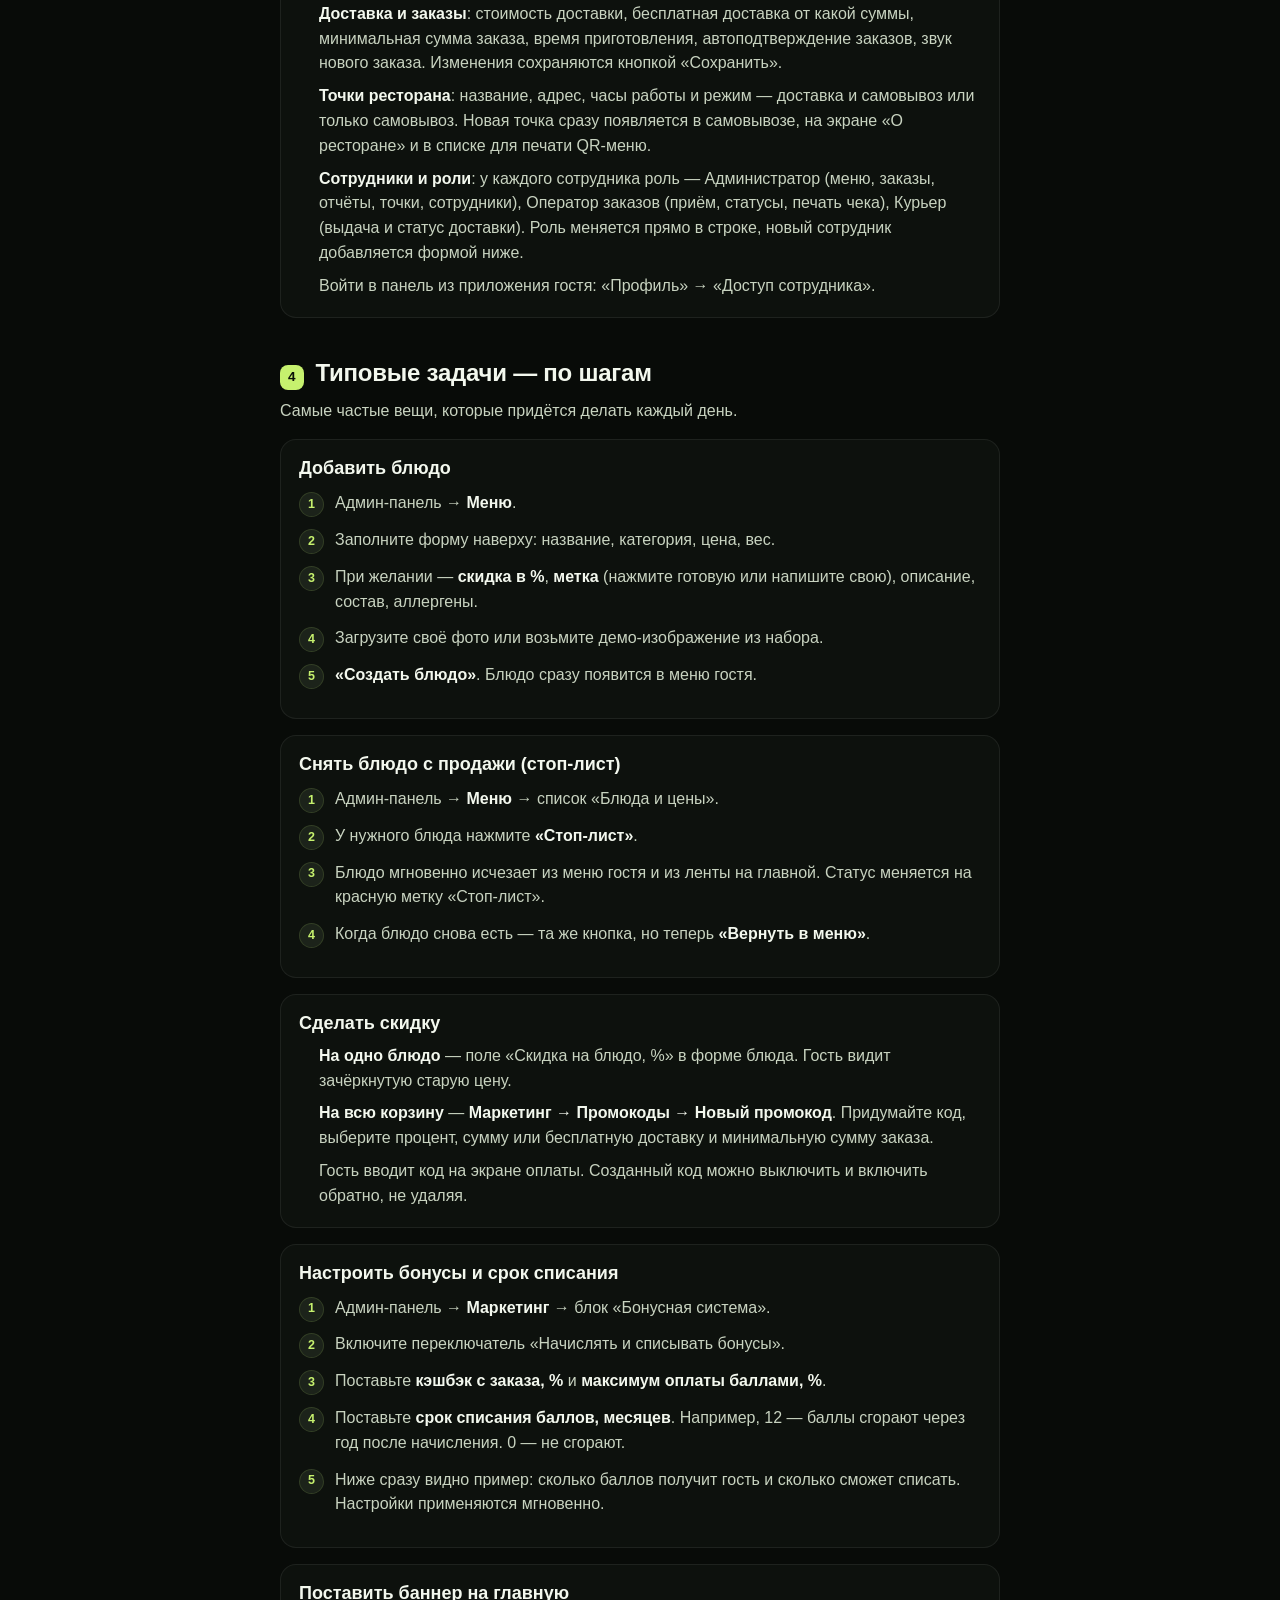
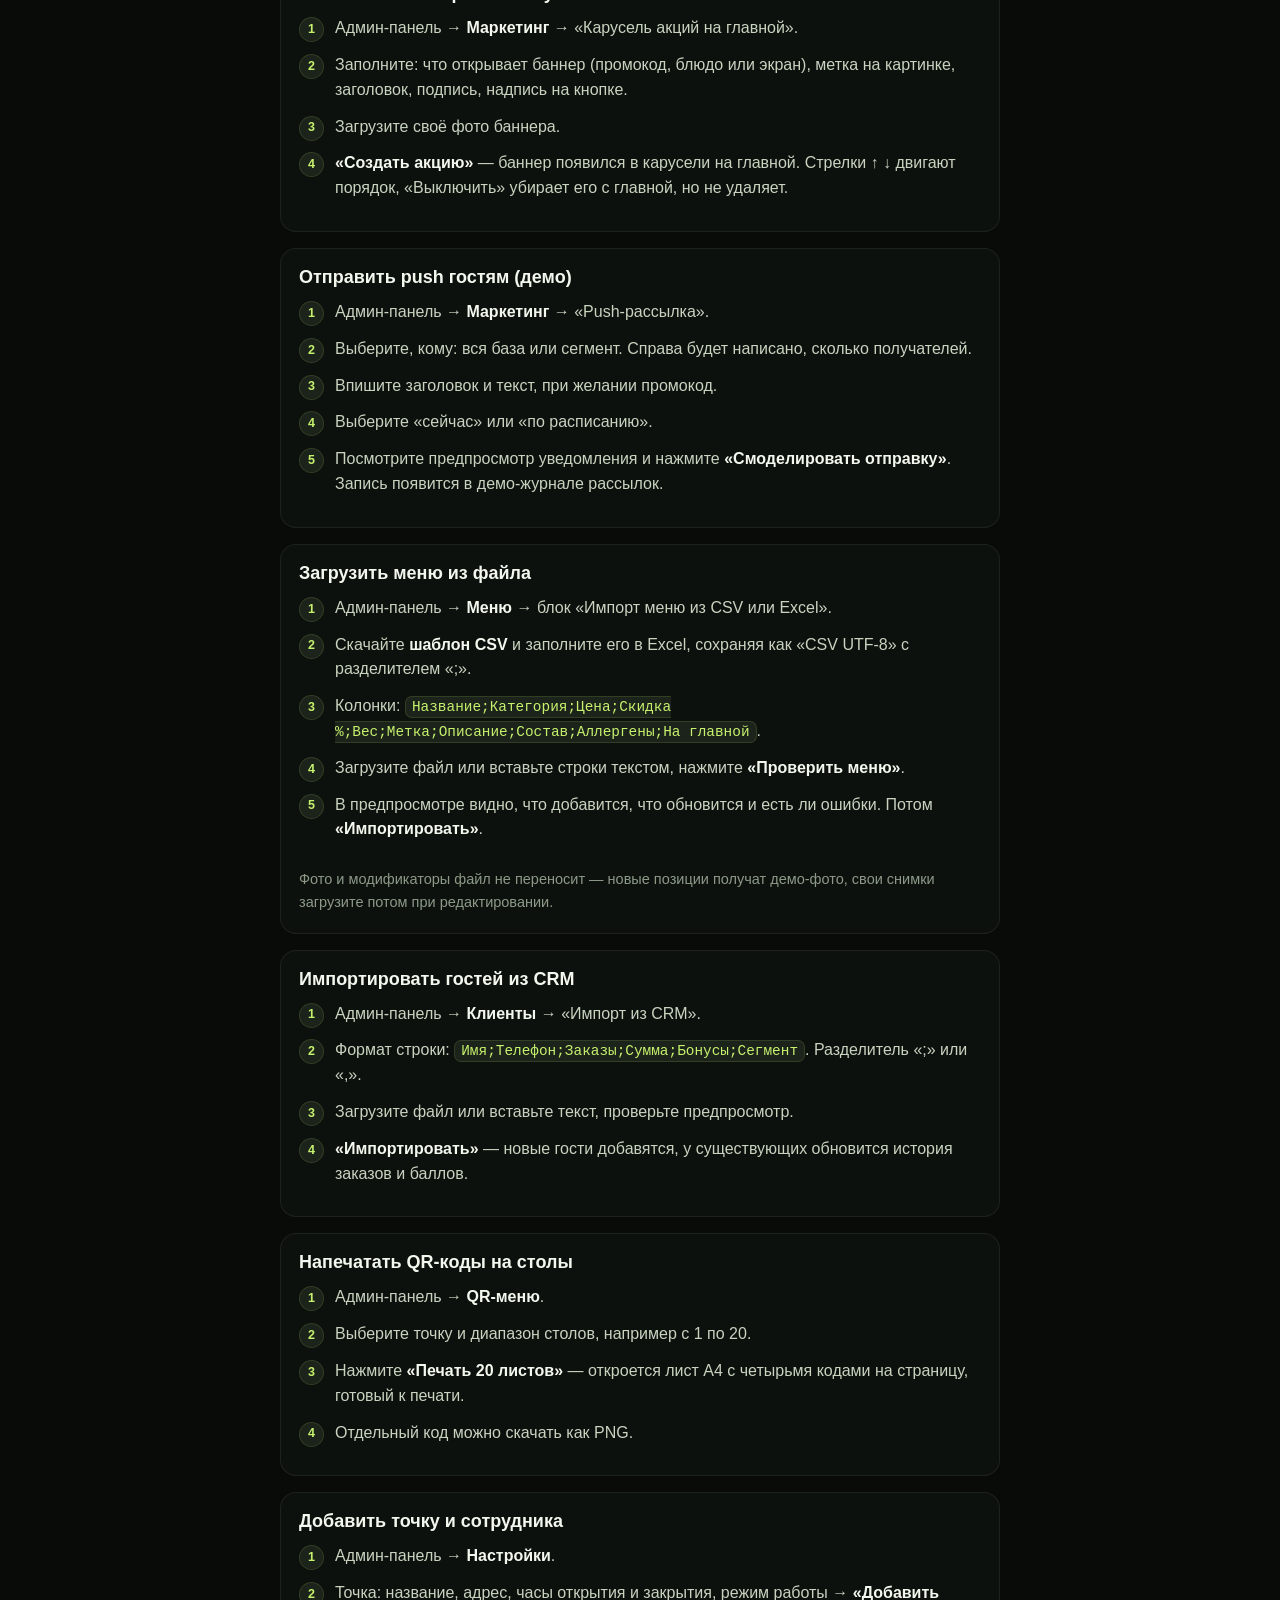
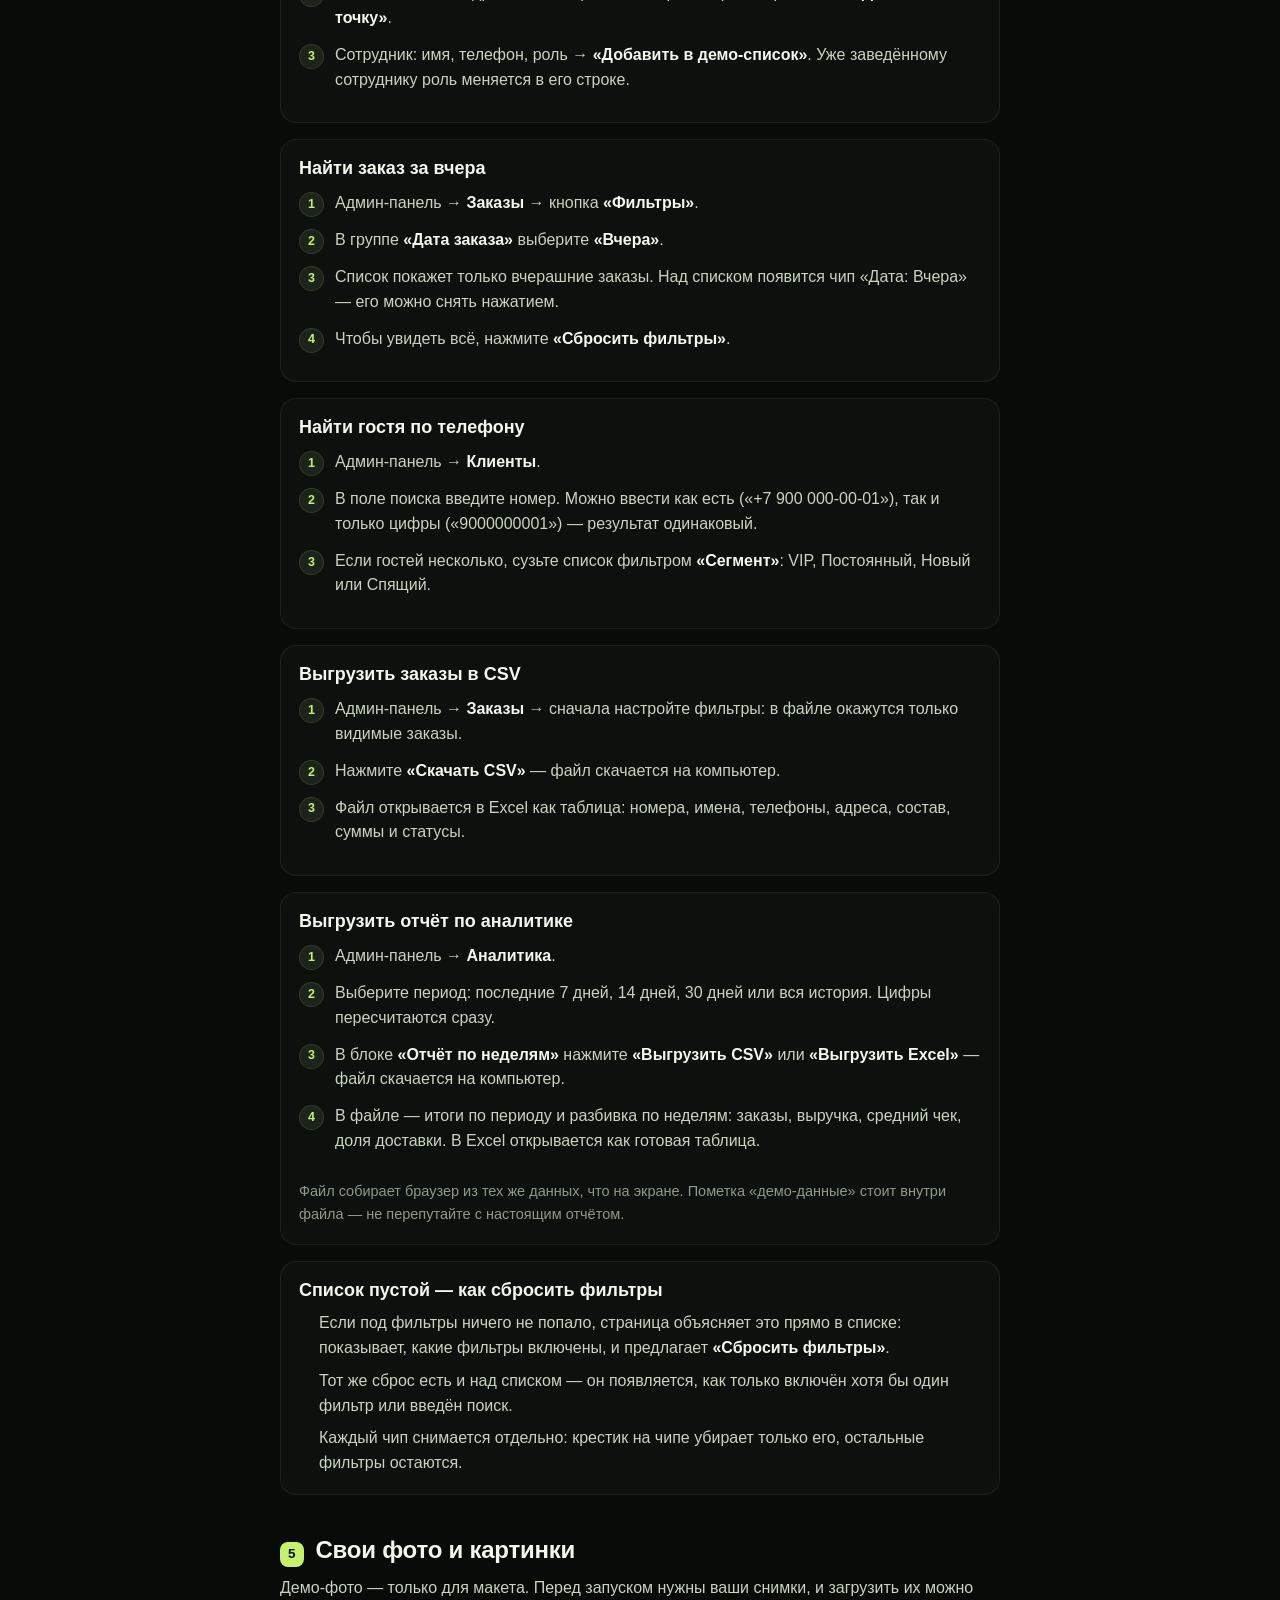
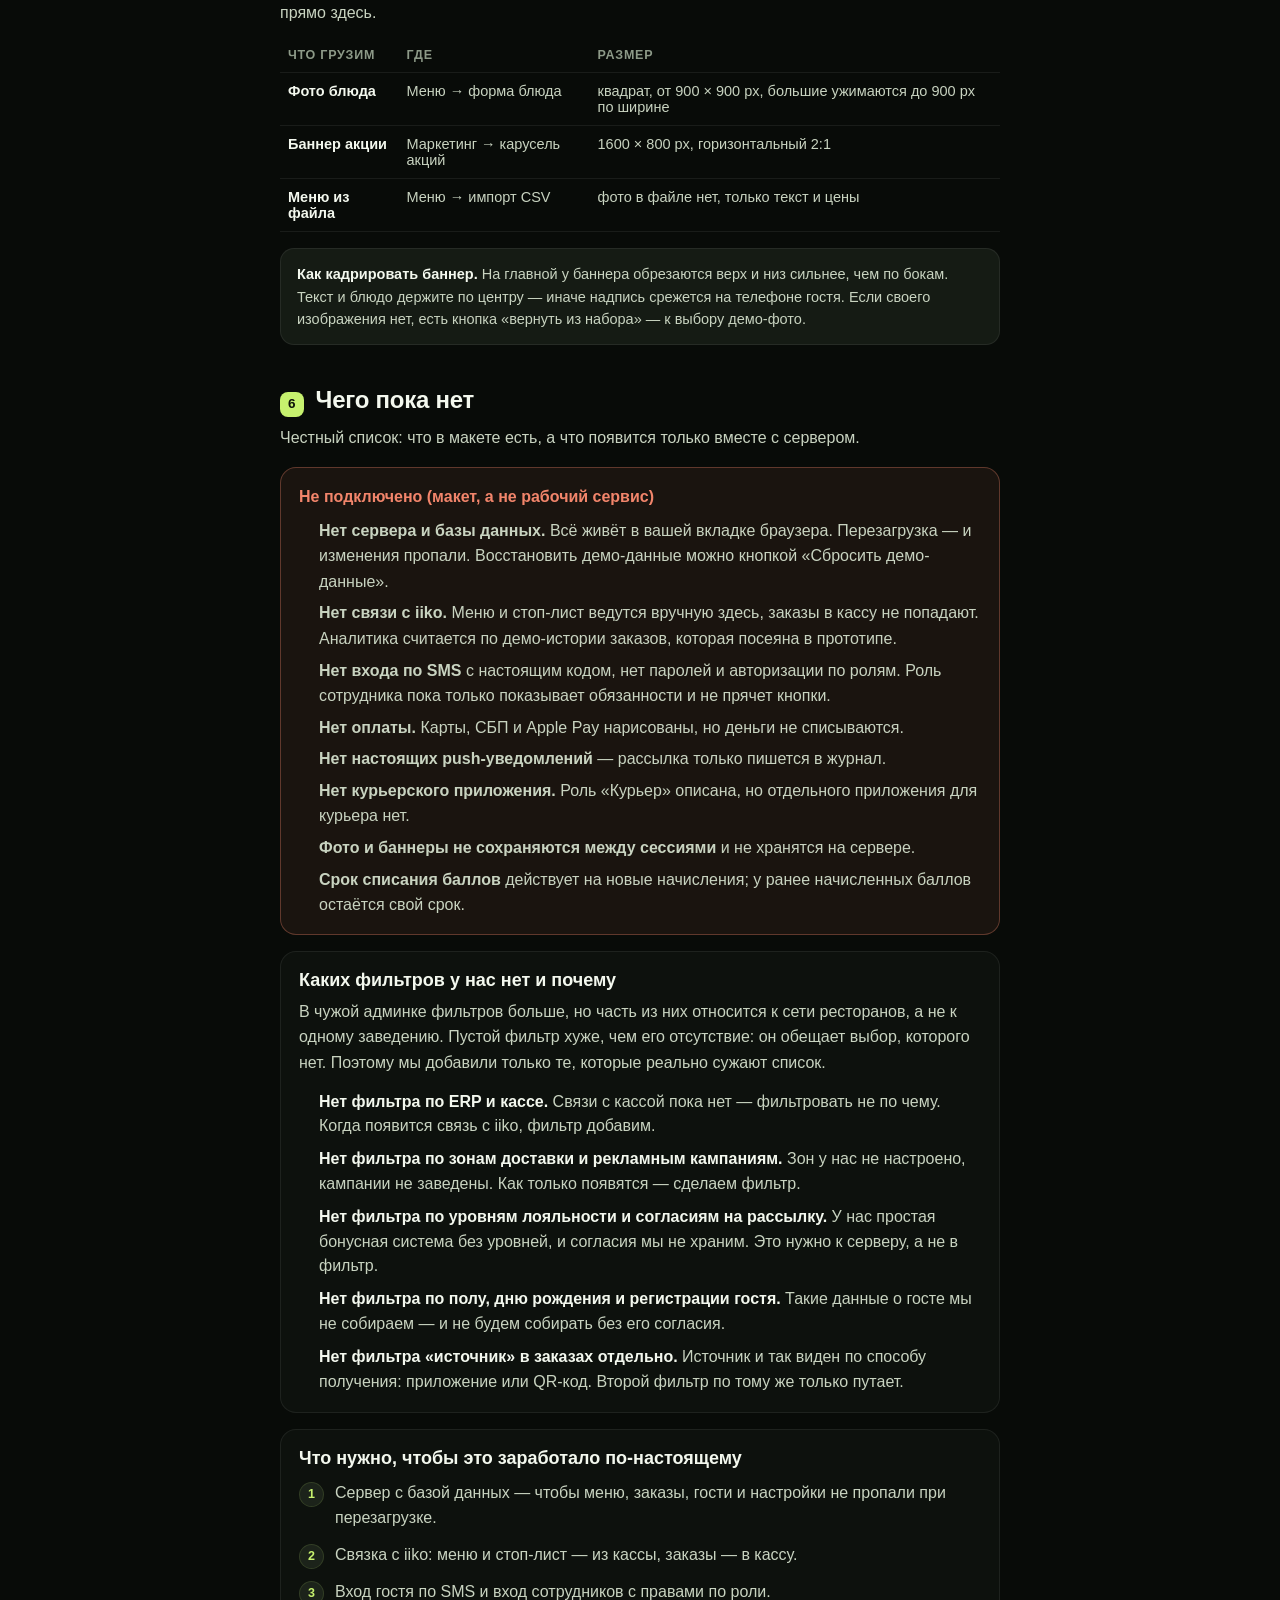
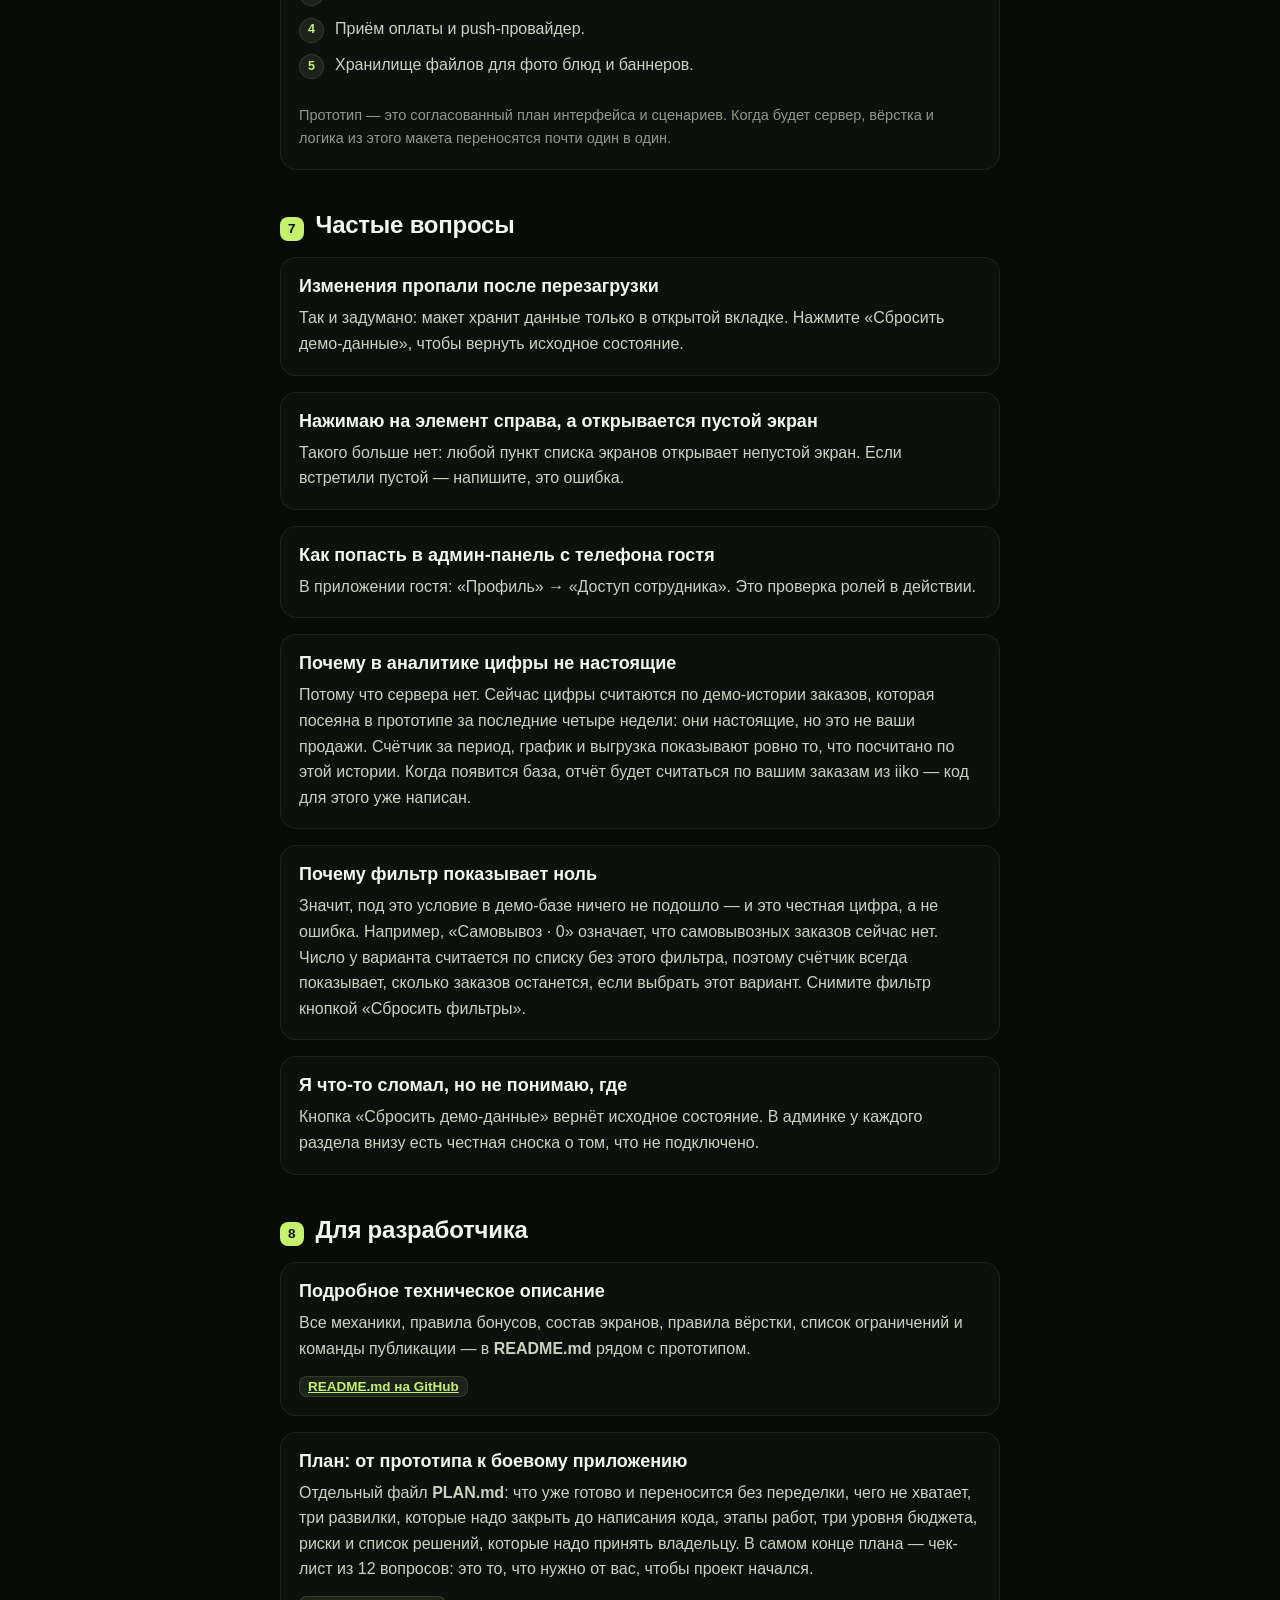
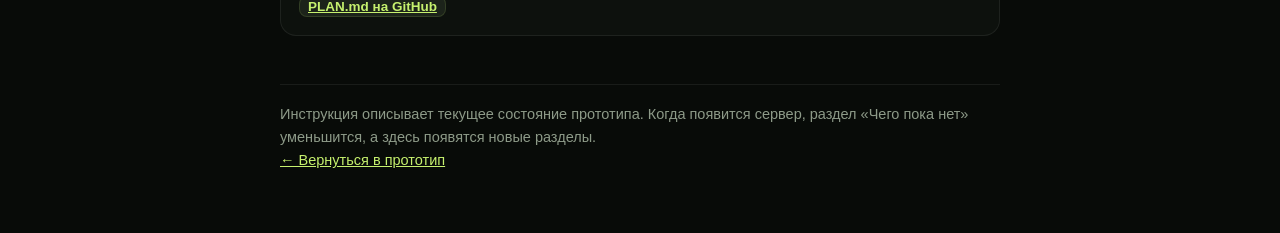
==== commit 05bd1ea7: "Аналитика считает по истории заказов, выгрузка отчёта — настоящий файл, списки админки — один паттер" ====
--- a/guide.html
+++ b/guide.html
@@ -172,7 +172,7 @@
       <ul class="g-list">
         <li>Слева — семь разделов: <b>Заказы, Меню, QR-меню, Маркетинг, Клиенты, Аналитика, Настройки</b>.</li>
         <li>Раздел открывается кликом. Подпись под заголовком объясняет, что в нём происходит.</li>
-        <li>Панель сделана под компьютер, но работает и на телефоне: кнопки достаточно крупные, чтобы попасть пальцем, а широкие таблицы перестраиваются, чтобы ничего не уезжало за край.</li>
+        <li>Панель сделана под компьютер, но работает и на телефоне: кнопки достаточно крупные, чтобы попасть пальцем, а подробности каждой строки спрятаны под кнопкой <b>«Детали»</b> — ничего не уезжает за край.</li>
         <li>Под списком разделов есть честная сноска: <b>данные из iiko не подключены</b>, меню и стоп-лист ведутся вручную, заказы в кассу не попадают.</li>
       </ul>
     </div>
@@ -209,7 +209,7 @@
         <li>Под формой — <b>импорт меню из CSV</b>: можно загрузить файл или вставить строки текстом, сначала посмотреть предпросмотр («добавим 12, обновим 3»), потом импортировать.</li>
         <li>Список блюд: сверху <b>поиск</b> (название, метка или категория) и <b>сортировка</b>. В строке у блюда — фото, название, цена, статус и три действия: <b>звёздочка</b> (показывать на главной), <b>карандаш</b> (править), <b>«Стоп-лист»</b> (снять с продажи). В стоп-листе блюдо сразу исчезает у гостя.</li>
         <li>Кнопка <b>«Фильтры»</b> открывает панель: <b>категория</b>, <b>состояние</b> (в меню или стоп-лист) и <b>«На главной»</b> (показывается в ленте или нет). Выбранное видно чипами со счётчиками.</li>
-        <li>Кнопка <b>«Детали»</b> раскрывает под строкой всё остальное: категорию, вес, скидку, состав, аллергены и доплаты — метками, чтобы таблица не разъезжалась на узком экране.</li>
+        <li>Кнопка <b>«Детали»</b> раскрывает под строкой всё остальное: категорию, вес, скидку, состав, аллергены и доплаты — метками, чтобы строка не разъезжалась на узком экране.</li>
         <li>Лента <b>«Попробуйте любимое»</b> на главной — до 6 блюд, не больше, чтобы главная не превратилась в каталог.</li>
       </ul>
     </div>
@@ -221,6 +221,7 @@
         <li><b>«Копировать»</b> — ссылка в буфер обмена. <b>«Скачать PNG»</b> — файл кода для печати.</li>
         <li><b>«Печать N листов»</b> — готовые листы A4, на одном листе 4 кода. Это то, что можно отдать в печать и положить на столы.</li>
         <li>Уровень защиты кода: <b>L</b> — простой код, <b>M</b> — устойчивее, если бумагу будут сильно пачкать или заливать.</li>
+        <li>Каждый стол — строка списка: номер, мини-код, кнопки <b>PNG</b> и <b>«Открыть меню»</b>. Кнопка <b>«Детали»</b> показывает адрес ссылки текстом — его удобно скопировать, если QR печатать не нужно.</li>
         <li>Гость открывает QR-код на телефоне и заказывает к столу без регистрации, оплата — у стола.</li>
       </ul>
     </div>
@@ -234,6 +235,7 @@
         <li><b>Карусель акций на главной</b> — баннеры. Можно поменять порядок, выключить, изменить. У баннера: своё фото, метка на картинке, заголовок, подпись, надпись на кнопке и что открывает тап — промокод, блюдо или экран приложения.</li>
         <li><b>Push-рассылка</b> — выбор аудитории (вся база, новые, постоянные, VIP, «спящие», импортированные из CRM), заголовок, текст до 180 символов, промокод и время: сейчас или по расписанию. Снизу — предпросмотр уведомления, счётчик получателей и кнопка <b>«Смоделировать отправку»</b>: реальные пуш-уведомления не отправляются, запись идёт в демо-журнал.</li>
         <li><b>Промокоды</b> — можно найти код поиском и отфильтровать: <b>включён или выключен</b>, <b>тип скидки</b> (процент, сумма, бесплатная доставка). Счётчик использований считается по реальным заказам с этим кодом.</li>
+        <li>В строке промокода кнопка <b>«Детали»</b> раскрывает условия: тип скидки, значение, минимальную сумму заказа и число использований.</li>
         <li><b>Журнал рассылок</b> — фильтр по аудитории: показывает, кому отправляли.</li>
       </ul>
     </div>
@@ -243,6 +245,7 @@
       <ul class="g-list">
         <li>База гостей собирается сама из заказов, сделанных в приложении.</li>
         <li>У каждого гостя видно имя, телефон, сегмент, баллы и сумму заказов.</li>
+        <li>Кнопка <b>«Детали»</b> в строке раскрывает под ней всё остальное: число заказов, сумму, бонусы, сегмент и источник (демо, CRM или заказ). На телефоне строка не разъезжается, потому что подробности не висят в колонках.</li>
         <li><b>«Начислить баллы»</b> — вручную, например за жалобу или отзыв. Без модального окна: форма раскрывается прямо под этим гостем, в ней быстрые суммы <b>+100 / +500 / +1000</b> или своя, и кнопка «Начислить». Сумма уходит гостю в профиль, срок сгорания считается по общему правилу.</li>
         <li><b>Импорт из CRM</b> — файл с разделителем «;» или «,»: <code>Имя;Телефон;Заказы;Сумма;Бонусы;Сегмент</code>. Перед импортом показывается предпросмотр: кого добавим, чью историю обновим.</li>
         <li>Гостя можно удалить из демо-базы.</li>
@@ -254,11 +257,13 @@
     <div class="g-card">
       <h3>Аналитика</h3>
       <ul class="g-list">
-        <li>Выручка, количество заказов, средний чек и доля доставки против самовывоза за неделю.</li>
-        <li>График по дням и топ популярных блюд.</li>
-        <li>Отчёт за три последние недели: заказы, выручка, средний чек и доля доставки по каждой неделе.</li>
-        <li><b>«Выгрузить CSV»</b> и <b>«Выгрузить Excel»</b> — заготовка под выгрузку файла с цифрами.</li>
-        <li>Важно: цифры <b>демонстрационные</b>. Когда появится сервер, здесь будут ваши настоящие данные.</li>
+        <li>Цифры считаются <b>по истории заказов</b>, а не записаны вручную: выручка, количество заказов, средний чек и доля доставки, самовывоза и заказа к столу.</li>
+        <li>Сверху — <b>период</b>: последние 7 дней, 14 дней, 30 дней или вся история. Пересчёт происходит сразу, рядом показывается, сколько заказов попало в период.</li>
+        <li>Отменённые и отклонённые заказы в выручку <b>не входят</b> — они считаются отдельно и видны в строке под цифрой.</li>
+        <li>График <b>«Заказы по дням недели»</b> и список <b>«Популярные блюда»</b> — тоже за выбранный период.</li>
+        <li>Отчёт <b>по неделям</b>: заказы, выручка, средний чек и доля доставки за каждую из четырёх недель.</li>
+        <li><b>«Выгрузить CSV»</b> и <b>«Выгрузить Excel»</b> — настоящие файлы: браузер собирает отчёт за выбранный период и отдаёт файл, который открывается в Excel. Внутри — те же цифры, что на экране, и пометка, что это демо-данные.</li>
+        <li>Важно: это <b>демо-история</b>, посеянная в прототипе за последние четыре недели. В рабочем счёте эти цифры придут из iiko — здесь их считает браузер.</li>
       </ul>
     </div>
 
@@ -406,6 +411,17 @@
         <li>Нажмите <b>«Скачать CSV»</b> — файл скачается на компьютер.</li>
         <li>Файл открывается в Excel как таблица: номера, имена, телефоны, адреса, состав, суммы и статусы.</li>
       </ol>
+    </div>
+
+    <div class="g-card">
+      <h3>Выгрузить отчёт по аналитике</h3>
+      <ol class="g-steps">
+        <li>Админ-панель → <b>Аналитика</b>.</li>
+        <li>Выберите период: последние 7 дней, 14 дней, 30 дней или вся история. Цифры пересчитаются сразу.</li>
+        <li>В блоке <b>«Отчёт по неделям»</b> нажмите <b>«Выгрузить CSV»</b> или <b>«Выгрузить Excel»</b> — файл скачается на компьютер.</li>
+        <li>В файле — итоги по периоду и разбивка по неделям: заказы, выручка, средний чек, доля доставки. В Excel открывается как готовая таблица.</li>
+      </ol>
+      <p style="color:var(--muted);font-size:var(--fs-14);line-height:1.6;margin:0 0 var(--sp-14)">Файл собирает браузер из тех же данных, что на экране. Пометка «демо-данные» стоит внутри файла — не перепутайте с настоящим отчётом.</p>
     </div>
 
     <div class="g-card">
@@ -441,7 +457,7 @@
       <h3>Не подключено (макет, а не рабочий сервис)</h3>
       <ul>
         <li><b>Нет сервера и базы данных.</b> Всё живёт в вашей вкладке браузера. Перезагрузка — и изменения пропали. Восстановить демо-данные можно кнопкой «Сбросить демо-данные».</li>
-        <li><b>Нет связи с iiko.</b> Меню и стоп-лист ведутся вручную здесь, заказы в кассу не попадают, история заказов и аналитика — демонстрационные.</li>
+        <li><b>Нет связи с iiko.</b> Меню и стоп-лист ведутся вручную здесь, заказы в кассу не попадают. Аналитика считается по демо-истории заказов, которая посеяна в прототипе.</li>
         <li><b>Нет входа по SMS</b> с настоящим кодом, нет паролей и авторизации по ролям. Роль сотрудника пока только показывает обязанности и не прячет кнопки.</li>
         <li><b>Нет оплаты.</b> Карты, СБП и Apple Pay нарисованы, но деньги не списываются.</li>
         <li><b>Нет настоящих push-уведомлений</b> — рассылка только пишется в журнал.</li>
@@ -459,7 +475,6 @@
         <li><b>Нет фильтра по уровням лояльности и согласиям на рассылку.</b> У нас простая бонусная система без уровней, и согласия мы не храним. Это нужно к серверу, а не в фильтр.</li>
         <li><b>Нет фильтра по полу, дню рождения и регистрации гостя.</b> Такие данные о госте мы не собираем — и не будем собирать без его согласия.</li>
         <li><b>Нет фильтра «источник» в заказах отдельно.</b> Источник и так виден по способу получения: приложение или QR-код. Второй фильтр по тому же только путает.</li>
-        <li><b>Нет фильтра по периоду в аналитике.</b> Цифры там пока демонстрационные, фильтр по ним был бы враньём. Появится вместе с настоящей историей заказов.</li>
       </ul>
     </div>
     <div class="g-card">
@@ -490,8 +505,8 @@
       <p style="color:var(--soft);font-size:var(--fs-16);line-height:1.6;margin:0 0 var(--sp-14)">В приложении гостя: «Профиль» → «Доступ сотрудника». Это проверка ролей в действии.</p>
     </div>
     <div class="g-card">
-      <h3>Почему аналитика показывает красивые, но ненастоящие цифры</h3>
-      <p style="color:var(--soft);font-size:var(--fs-16);line-height:1.6;margin:0 0 var(--sp-14)">Потому что сервера нет. Цифры заполняют макет, чтобы было видно, как будет выглядеть отчёт. После подключения базы здесь появятся ваши реальные данные.</p>
+      <h3>Почему в аналитике цифры не настоящие</h3>
+      <p style="color:var(--soft);font-size:var(--fs-16);line-height:1.6;margin:0 0 var(--sp-14)">Потому что сервера нет. Сейчас цифры считаются по демо-истории заказов, которая посеяна в прототипе за последние четыре недели: они настоящие, но это не ваши продажи. Счётчик за период, график и выгрузка показывают ровно то, что посчитано по этой истории. Когда появится база, отчёт будет считаться по вашим заказам из iiko — код для этого уже написан.</p>
     </div>
     <div class="g-card">
       <h3>Почему фильтр показывает ноль</h3>
--- a/styles.css
+++ b/styles.css
@@ -790,32 +790,27 @@
 /* пояснение под заголовком: единый вертикальный ритм 14 px */
 .a-lead{margin:0 0 var(--sp-14);font-size:var(--fs-13);color:var(--muted);}
 .a-lead-sm{margin:0 0 var(--sp-10);font-size:var(--fs-12);color:var(--muted);}
-/* таблица не сжимается в нечитаемые колонки: если панель уже —
-   крутится таблица внутри панели, а не страница целиком */
-.a-table{width:100%;border-collapse:collapse;font-size:var(--fs-13);min-width:640px;}
-.a-table-clients{min-width:820px;}
-.a-table .nw{white-space:nowrap;}
-.a-table th{
-  text-align:left;font-size:var(--fs-11);letter-spacing:.08em;text-transform:uppercase;
-  color:var(--muted);font-weight:600;padding:0 var(--sp-10) var(--sp-10);border-bottom:1px solid var(--line-soft);
-}
-.a-table td{padding:var(--sp-12) var(--sp-10);border-bottom:1px solid var(--line-soft);vertical-align:middle;}
-.a-table tr:last-child td{border-bottom:0;}
-/* строка начисления баллов под гостем — та же идея, что «Детали» у блюд */
-.a-bonus-tr td{padding:var(--sp-12) var(--sp-12);background:var(--surface-2);}
+/* Строка начисления баллов — та же идея, что «Детали» у блюд */
 .a-bonus-box{display:flex;align-items:center;gap:var(--sp-8);flex-wrap:wrap;}
 .a-bonus-box .input-plain{width:110px;flex:none;}
-.a-table .thumb, .thumb{width:42px;height:42px;border-radius:10px;object-fit:cover;}
-
-/* широкие таблицы на телефоне заменяем карточками */
-.a-cards{display:none;gap:var(--sp-10);grid-template-columns:repeat(2,minmax(0,1fr));}
-.a-card{background:var(--surface-2);border-radius:14px;padding:var(--sp-12);display:flex;gap:var(--sp-12);}
-.a-card-col{display:block;}
-.a-card.is-stopped{opacity:.6;}
-.a-card-thumb{width:56px;height:56px;border-radius:12px;object-fit:cover;flex:none;}
-.a-card-body{flex:1;min-width:0;display:flex;flex-direction:column;gap:var(--sp-6);}
-.a-card-title{display:flex;align-items:baseline;gap:var(--sp-8);flex-wrap:wrap;font-size:var(--fs-14);}
-.a-card-row{display:flex;align-items:center;gap:var(--sp-8);flex-wrap:wrap;font-size:var(--fs-13);}
+.thumb{width:42px;height:42px;border-radius:10px;object-fit:cover;}
+
+/* Список гостей, промокодов, предпросмотра импорта и столов QR: одна
+   конструкция на все ширины вместо пары «таблица + карточки». В строке
+   только главное, остальное раскрывает кнопка «Детали» под строкой. */
+.a-itemlist{border:1px solid var(--line-soft);border-radius:14px;overflow:hidden;}
+.a-item{display:flex;align-items:center;gap:var(--sp-10);flex-wrap:wrap;padding:var(--sp-12) var(--sp-14);border-bottom:1px solid var(--line-soft);}
+.a-itemlist > :last-child{border-bottom:0;}
+.a-item-main{flex:1 1 220px;min-width:0;display:flex;flex-direction:column;gap:var(--sp-2);}
+.a-item-main b{overflow-wrap:anywhere;}
+.a-item-meta{font-size:var(--fs-12);color:var(--muted);}
+.a-item-side{display:flex;flex-direction:column;gap:var(--sp-4);font-size:var(--fs-13);color:var(--soft);}
+.a-item-actions{display:flex;gap:var(--sp-6);flex:none;flex-wrap:wrap;}
+.a-item-details{padding:var(--sp-12) var(--sp-14);border-bottom:1px solid var(--line-soft);background:var(--surface-2);}
+.a-item-details .a-pill{background:var(--surface);}
+.a-item-tags{display:flex;flex-wrap:wrap;gap:var(--sp-6);}
+.a-item-note{margin:var(--sp-8) 0 0;font-size:var(--fs-12);line-height:1.5;color:var(--muted);}
+.a-item-code{overflow-wrap:anywhere;}
 
 /* фото блюда: превью и загрузка своего снимка */
 .a-photo{display:flex;gap:var(--sp-14);align-items:flex-start;margin-top:var(--sp-12);}
@@ -907,8 +902,6 @@
 .row-star{display:inline-flex;align-items:center;gap:var(--sp-8);}
 .row-star .ic{width:16px;height:16px;color:var(--lime);}
 .a-row{display:flex;gap:var(--sp-8);flex-wrap:wrap;}
-/* в таблице кнопки действий держатся в одну строку: перенос в столбик делал строку втрое выше картинки */
-.a-table .a-row{flex-wrap:nowrap;}
 
 /* Список блюд: одна конструкция на все ширины — без таблица/карточки и без
    горизонтальной прокрутки. В строке только главное, остальное раскрывает
@@ -997,8 +990,6 @@
   border-top:1px solid var(--line-soft);padding-top:var(--sp-12);margin-top:var(--sp-4);
 }
 .a-reject-title{width:100%;font-size:var(--fs-12);color:var(--muted);}
-.a-table tr.is-stopped td{opacity:.55;}
-.a-table tr.is-stopped b{text-decoration:line-through;text-decoration-color:rgba(242,133,107,.6);}
 .a-bar{height:8px;border-radius:999px;background:var(--surface-2);overflow:hidden;}
 .a-bar i{display:block;height:100%;background:var(--lime);border-radius:999px;}
 
@@ -1285,7 +1276,7 @@
 }
 
 @container admin (max-width:760px){
-  /* таблица шире панели: пусть крутится она, а не вся страница */
+  /* содержимое шире панели: пусть крутится оно, а не вся страница */
   .a-panel{overflow-x:auto;}
   .a-grid-3{grid-template-columns:repeat(2,minmax(0,1fr));}
   .a-tabs{flex-wrap:nowrap;overflow-x:auto;scrollbar-width:none;}
@@ -1293,18 +1284,7 @@
   .a-tabs button{flex:none;}
 }
 
-/* Таблицы админки шире панели уже на 1140 px: колонка действий
-   уезжала за горизонтальную прокрутку и терялась. Ниже этого порога
-   показываем карточки. Список блюд этому не подвержен: он сворачивает
-   детали под кнопку «Детали» на любой ширине */
-@container admin (max-width:1140px){
-  .a-table-clients,.a-table-promos,.a-table-qr,.a-table-report,.a-table-import,.a-table-menu-import{display:none;}
-  .a-cards{display:grid;grid-template-columns:repeat(2,minmax(0,1fr));}
-}
-
 @container admin (max-width:560px){
-  /* карточки в одну колонку; заказы уже сами перестраиваются auto-fit */
-  .a-cards{grid-template-columns:minmax(0,1fr);}
   .dish-fields{grid-template-columns:minmax(0,1fr);}
   .a-photo{flex-direction:column;}
   .a-photo-preview{width:100%;height:150px;}
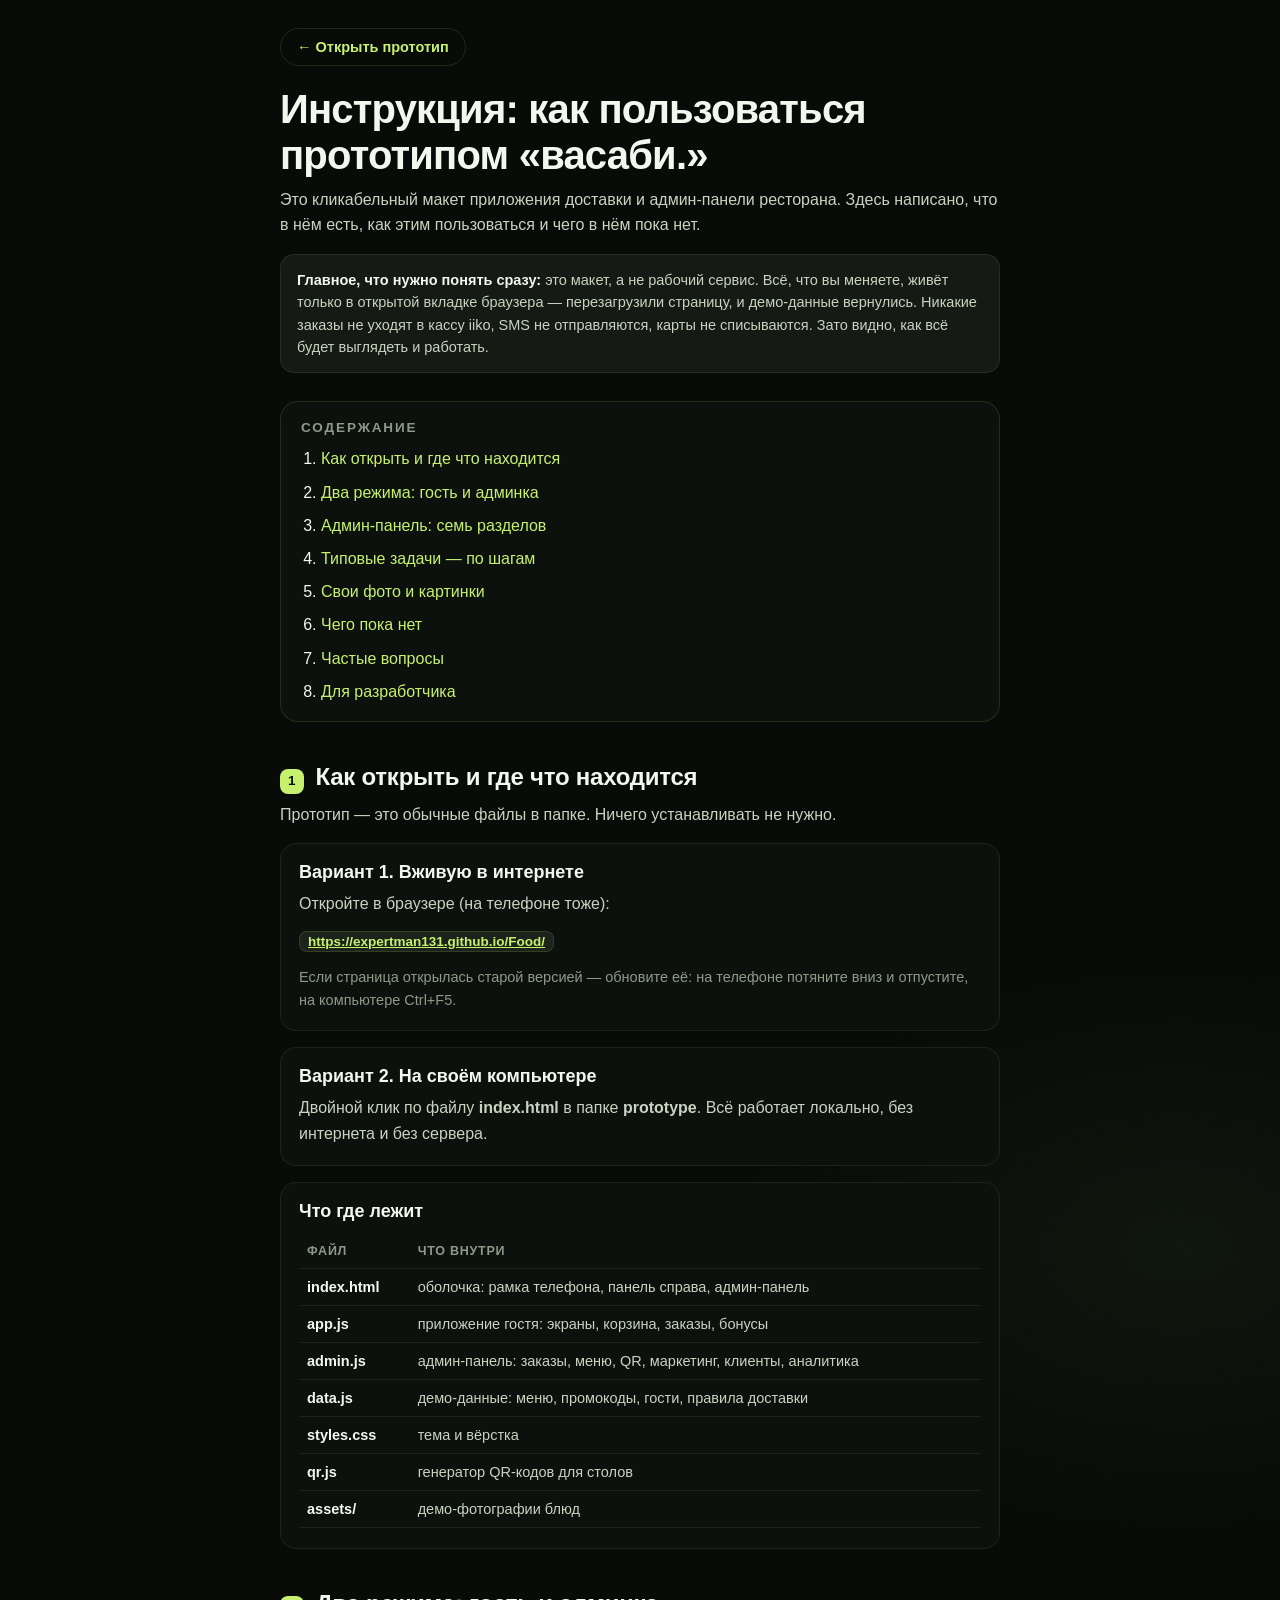
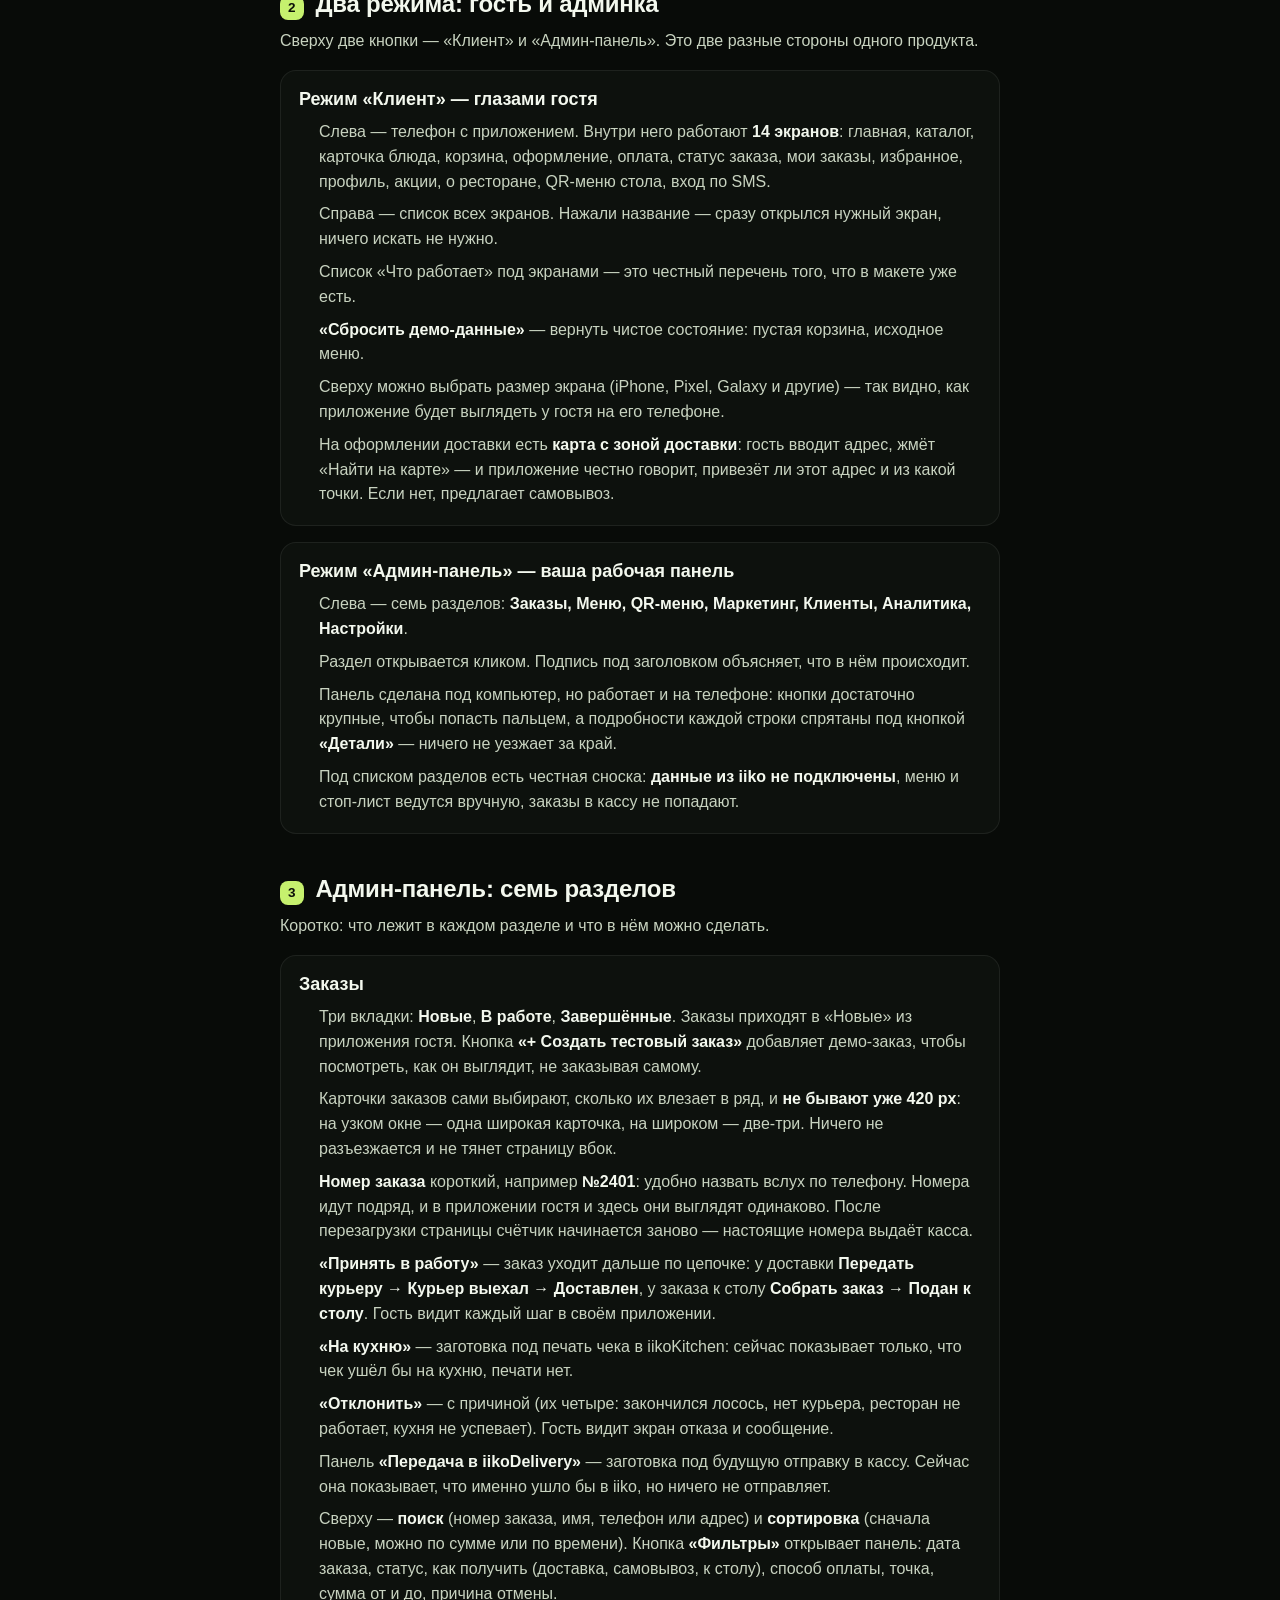
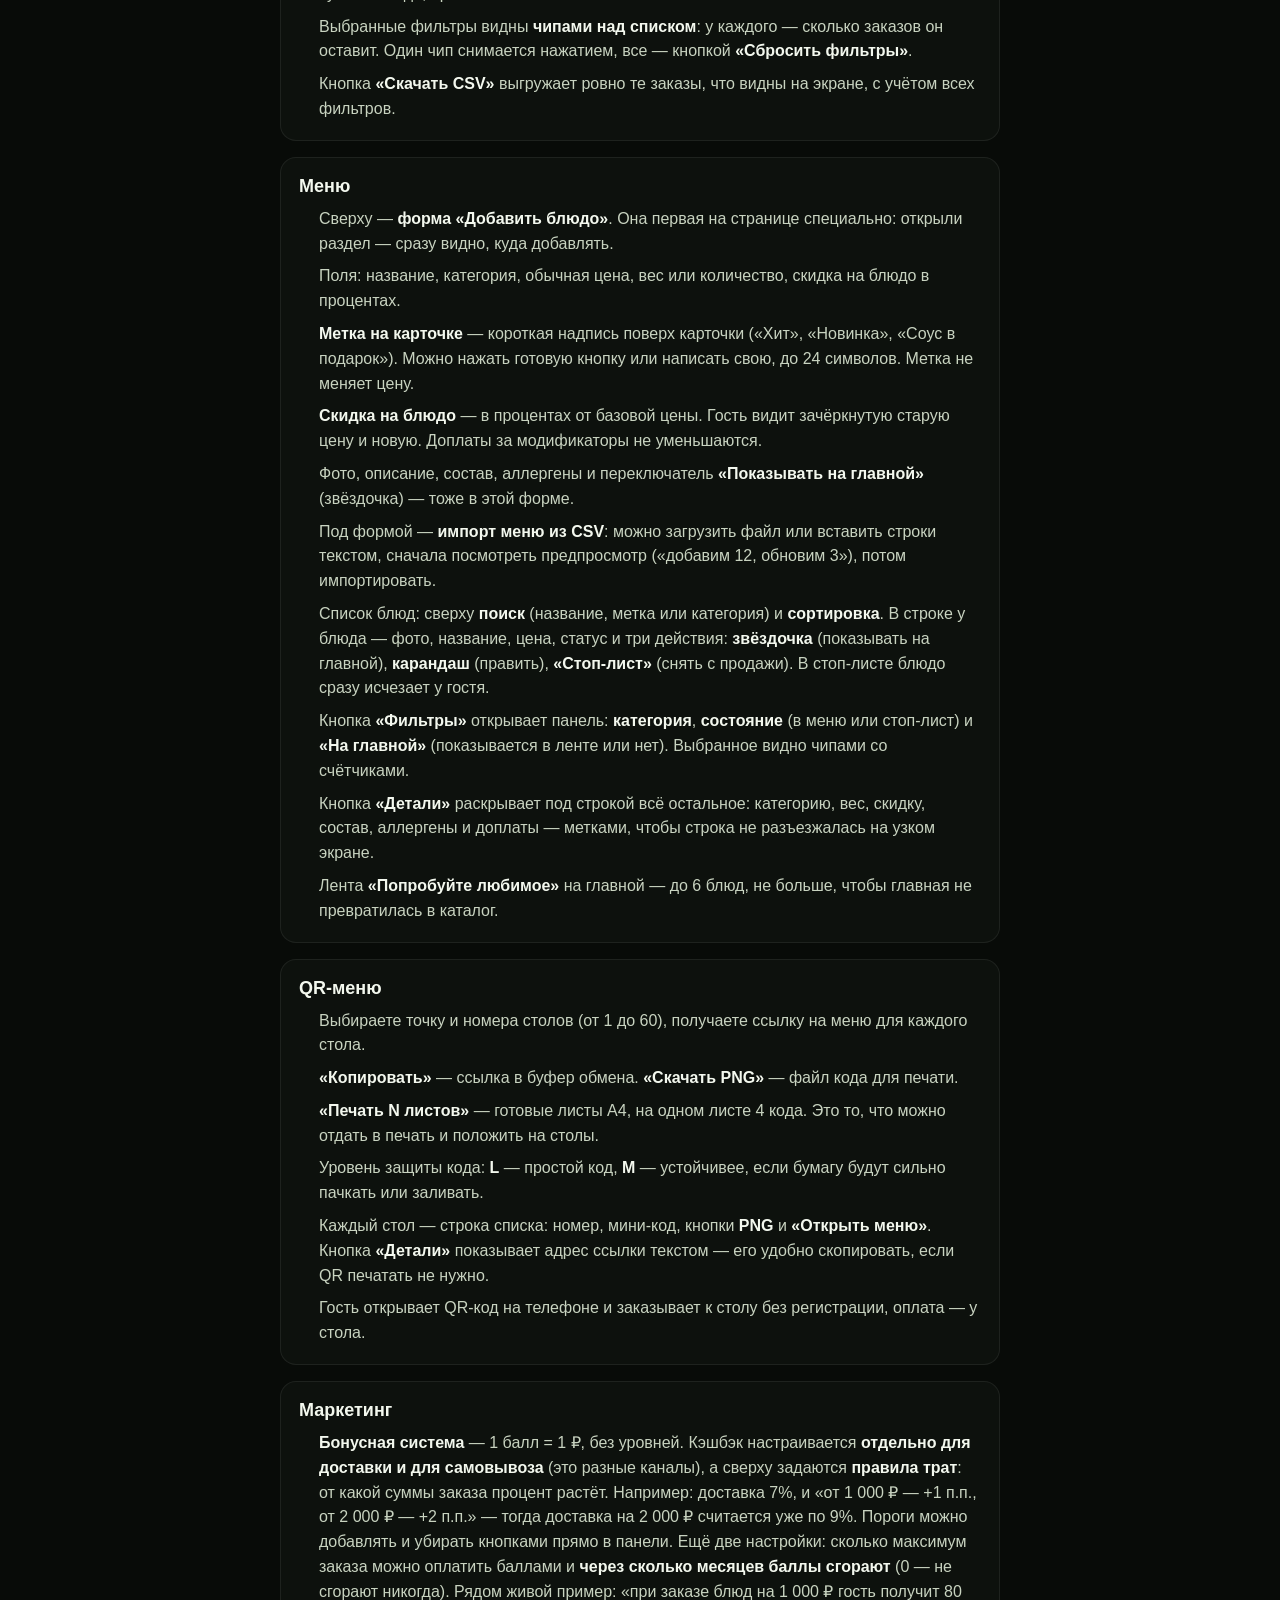
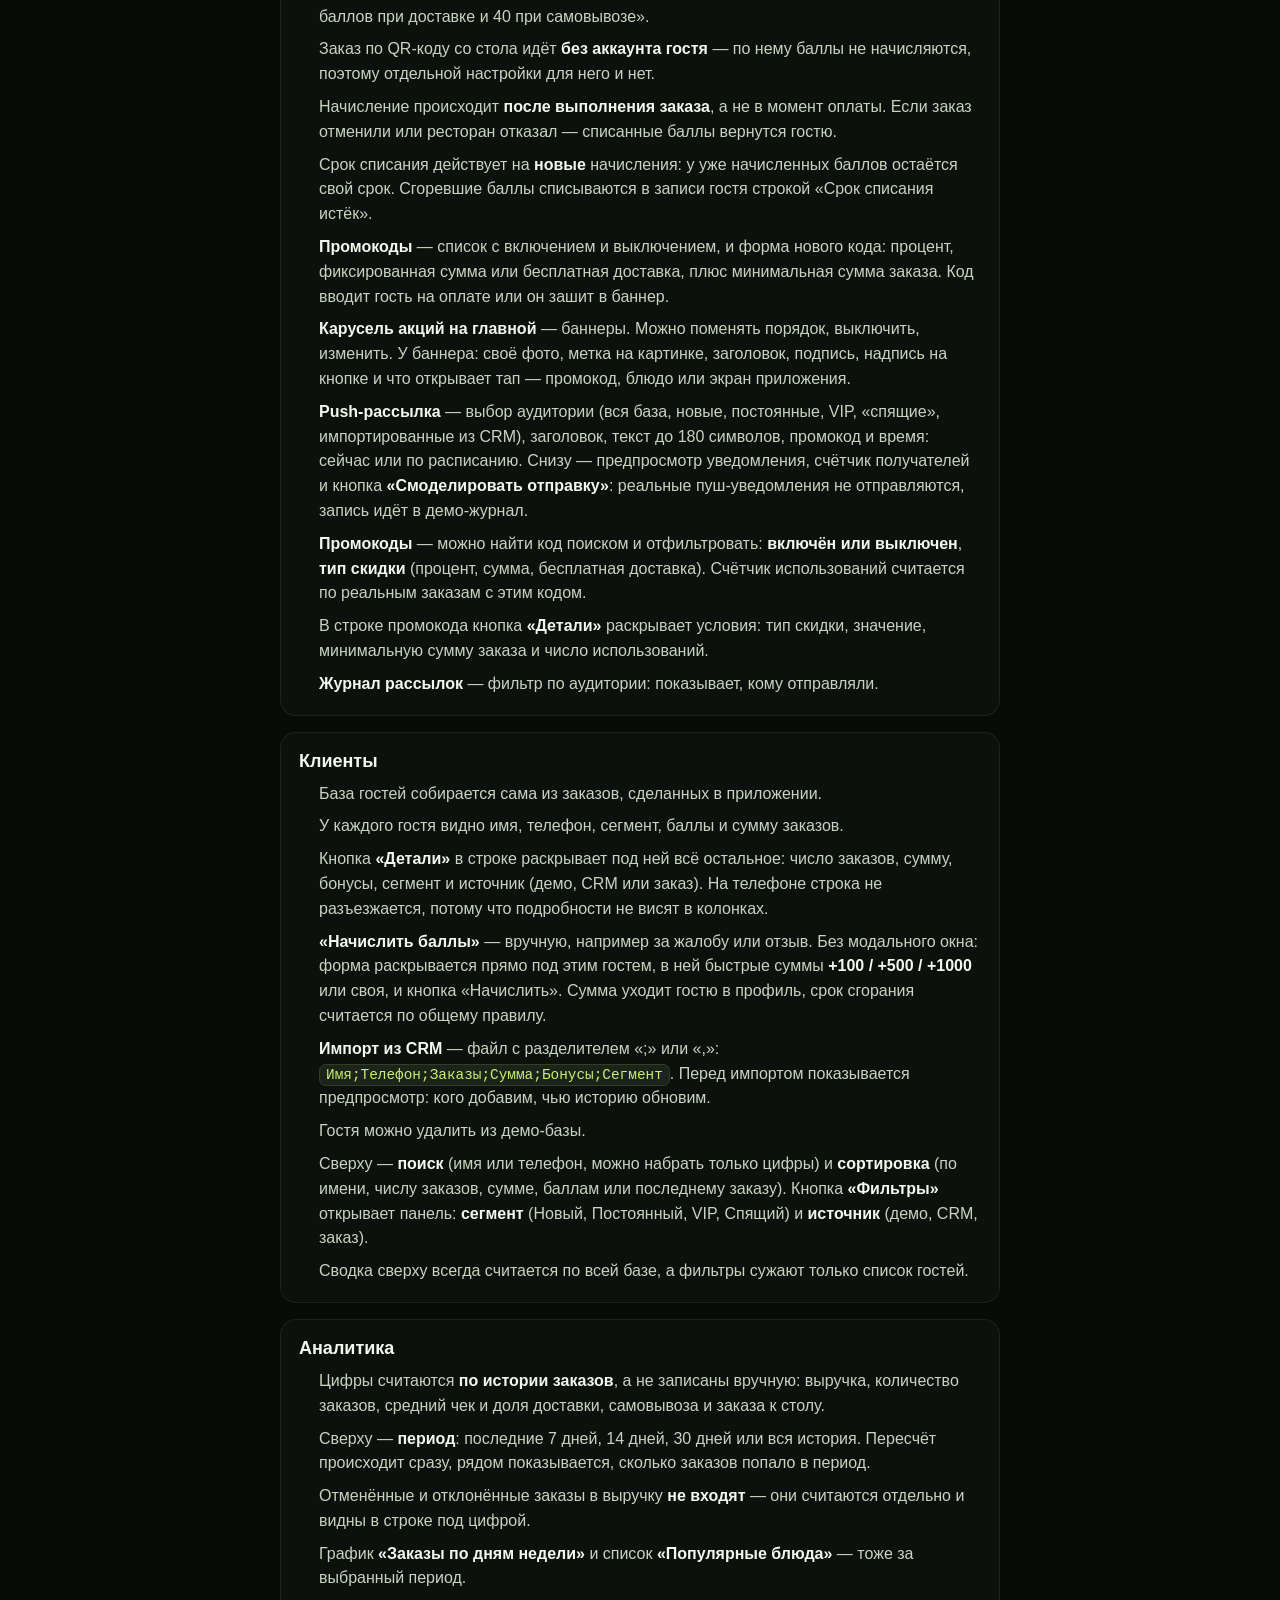
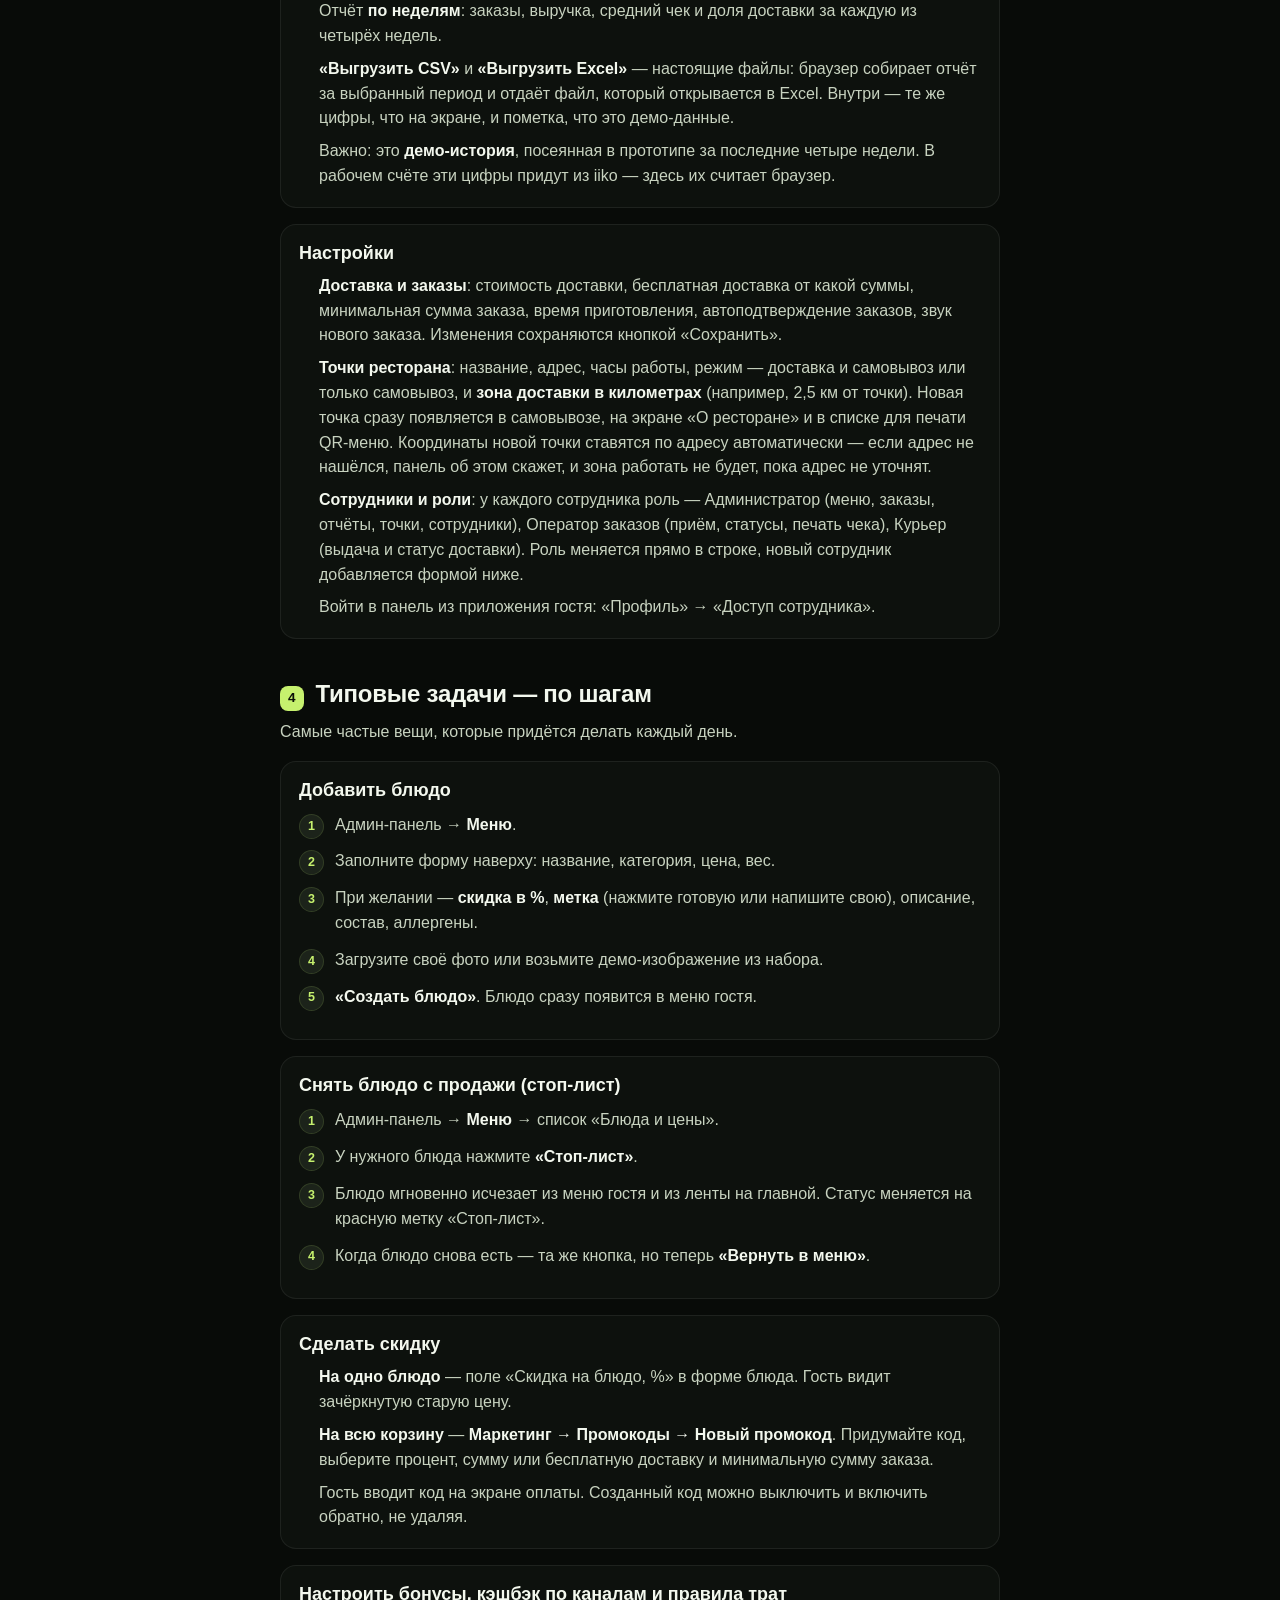
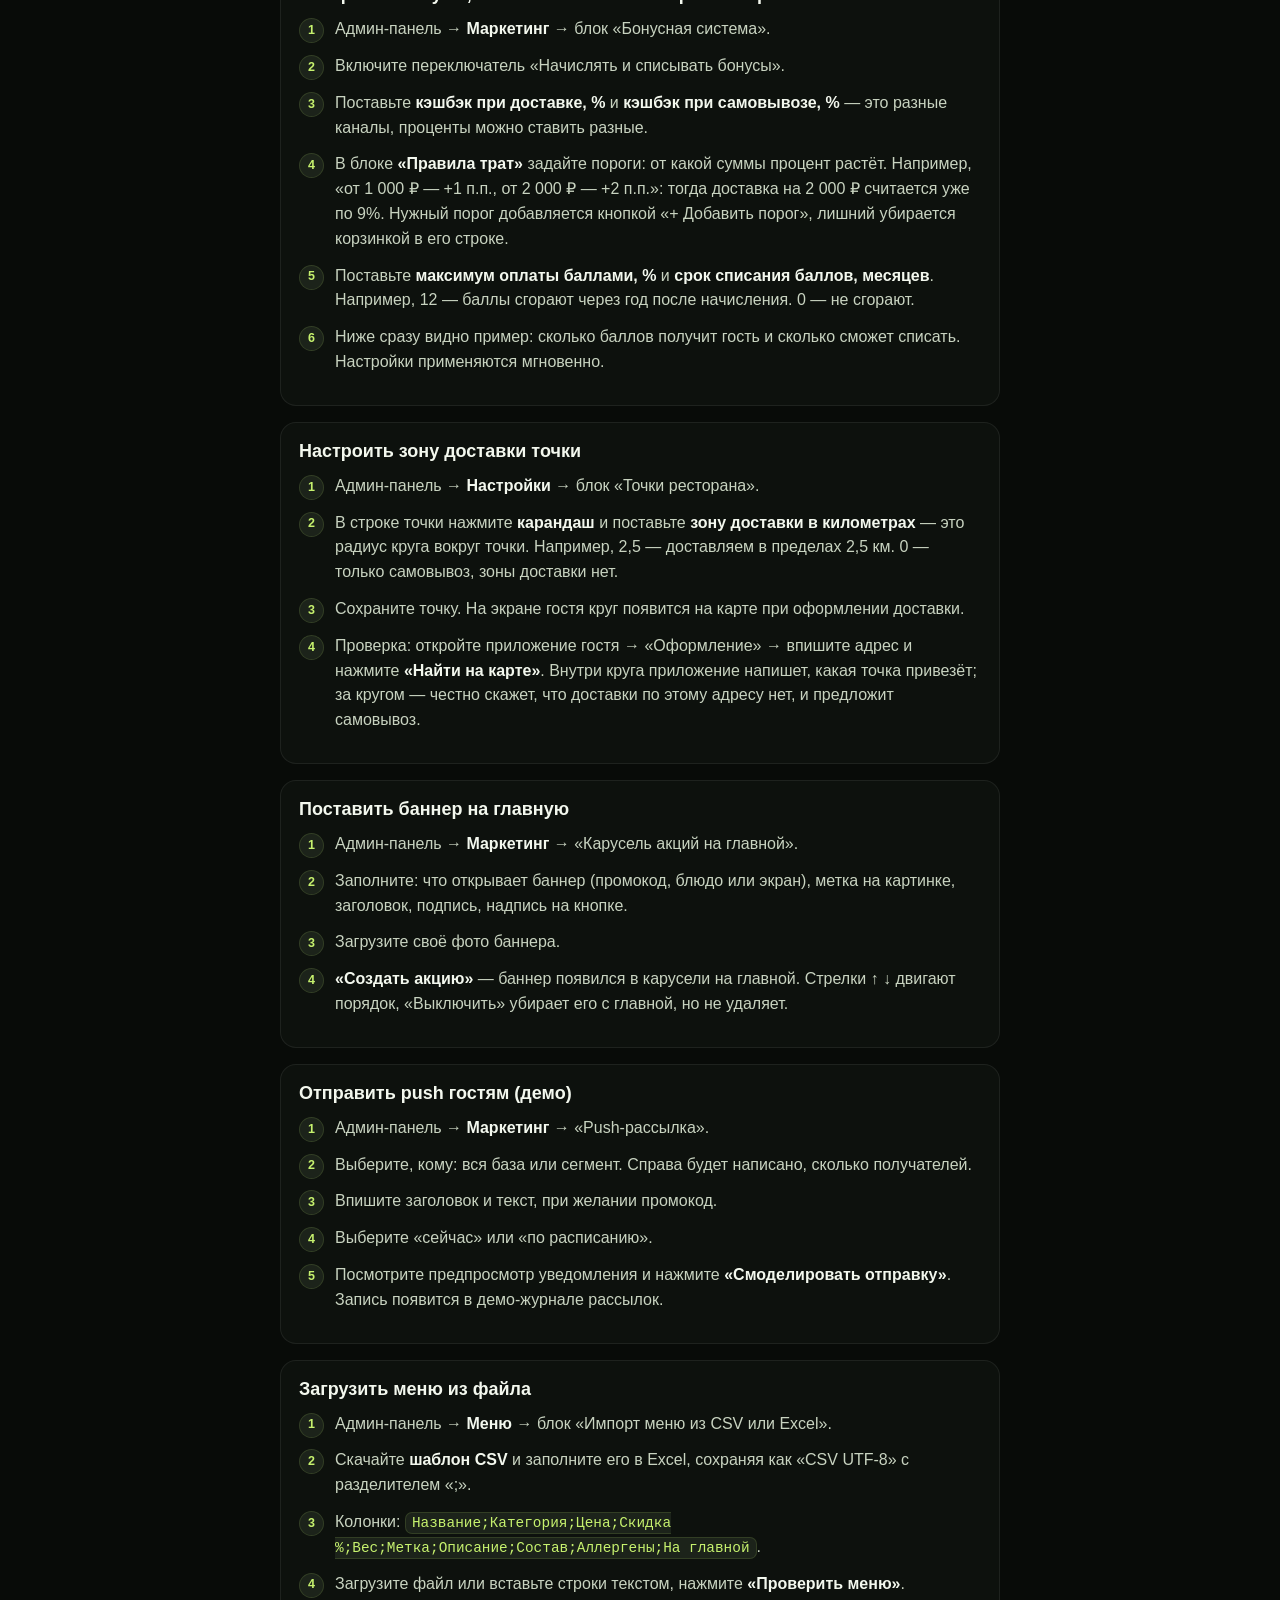
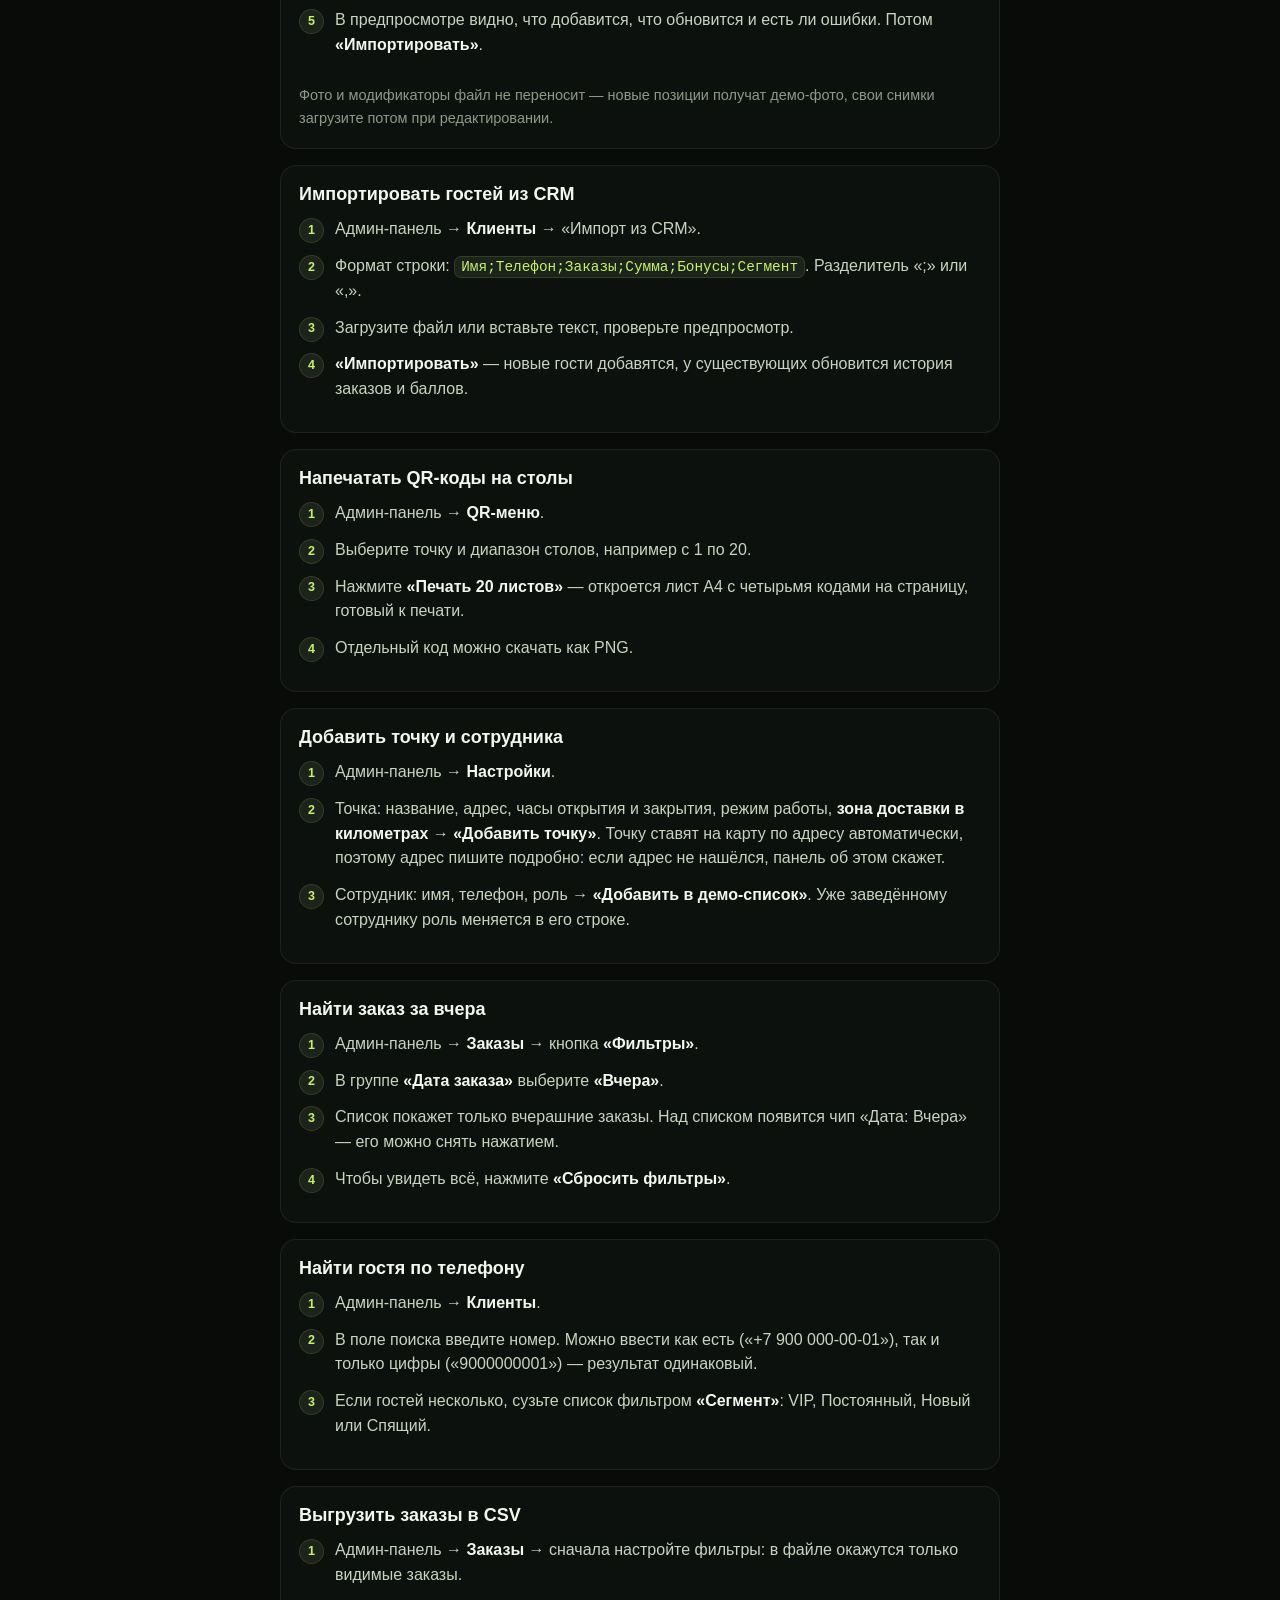
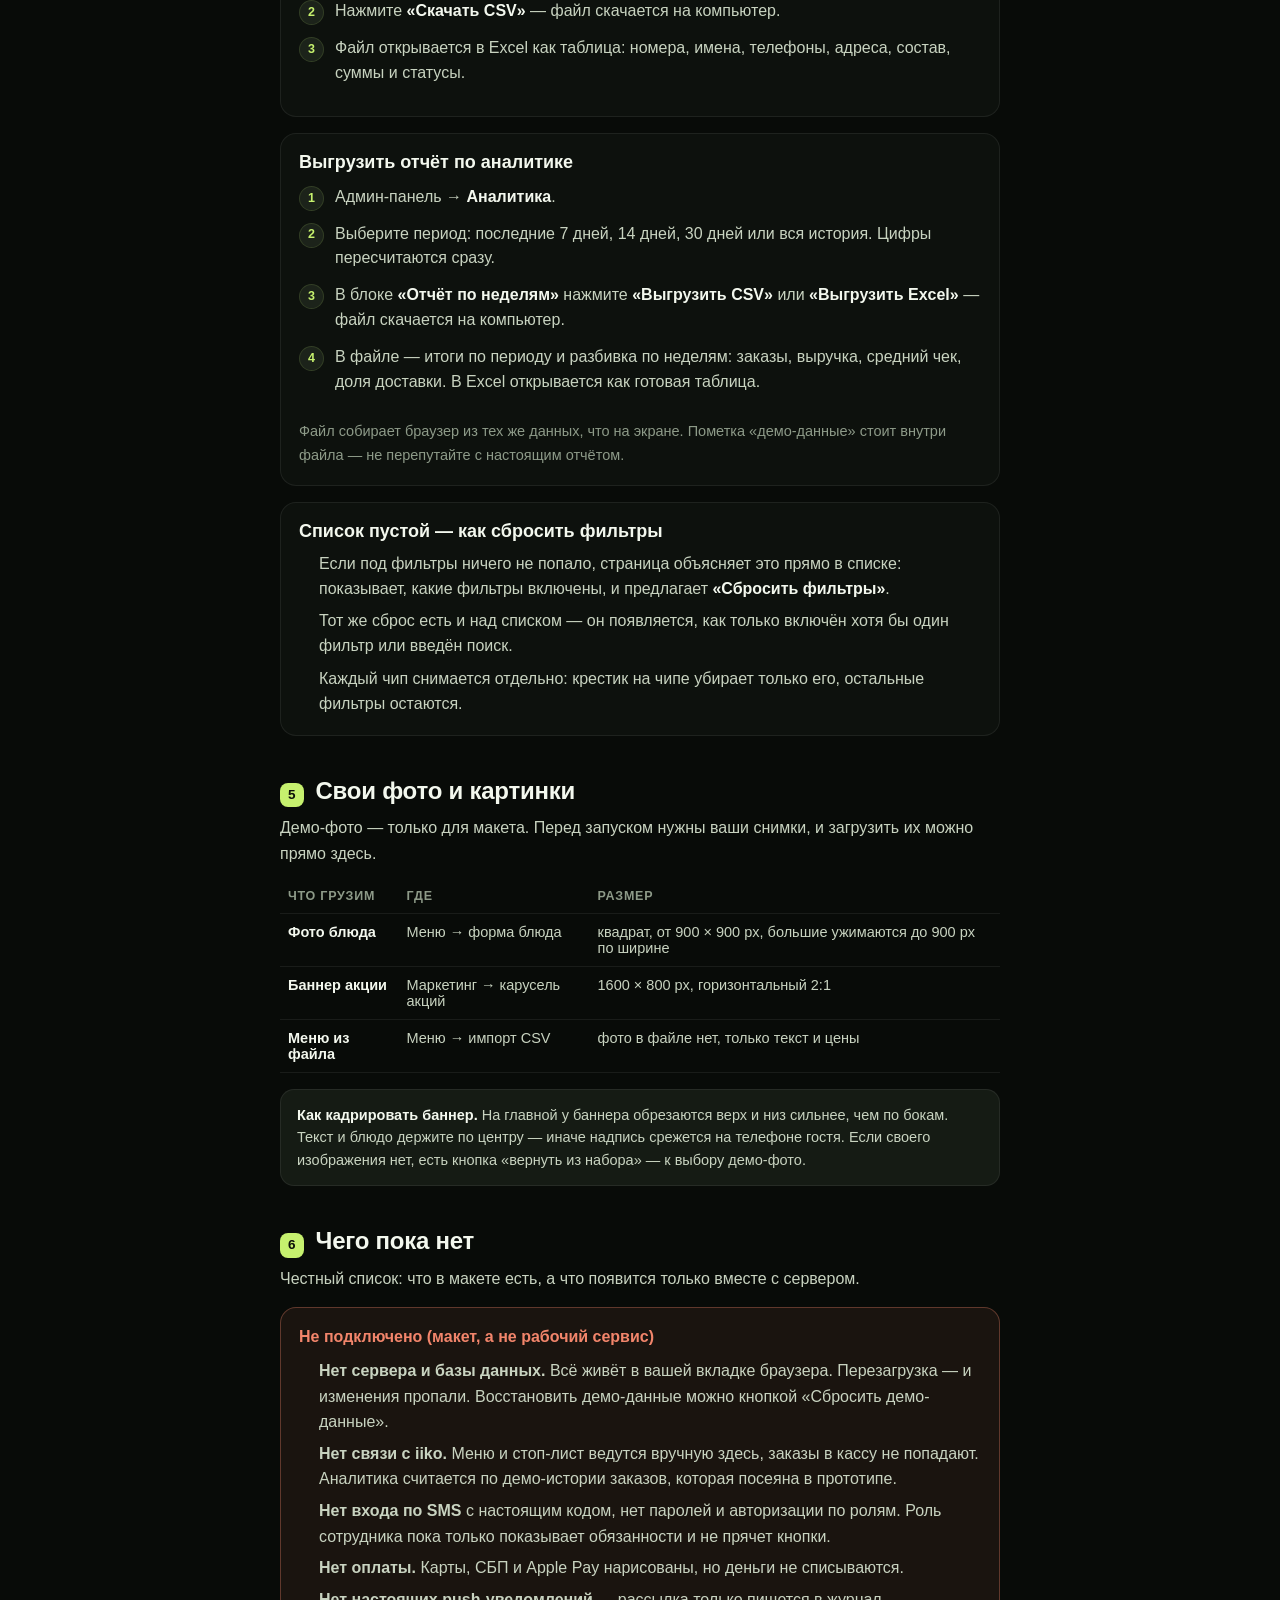
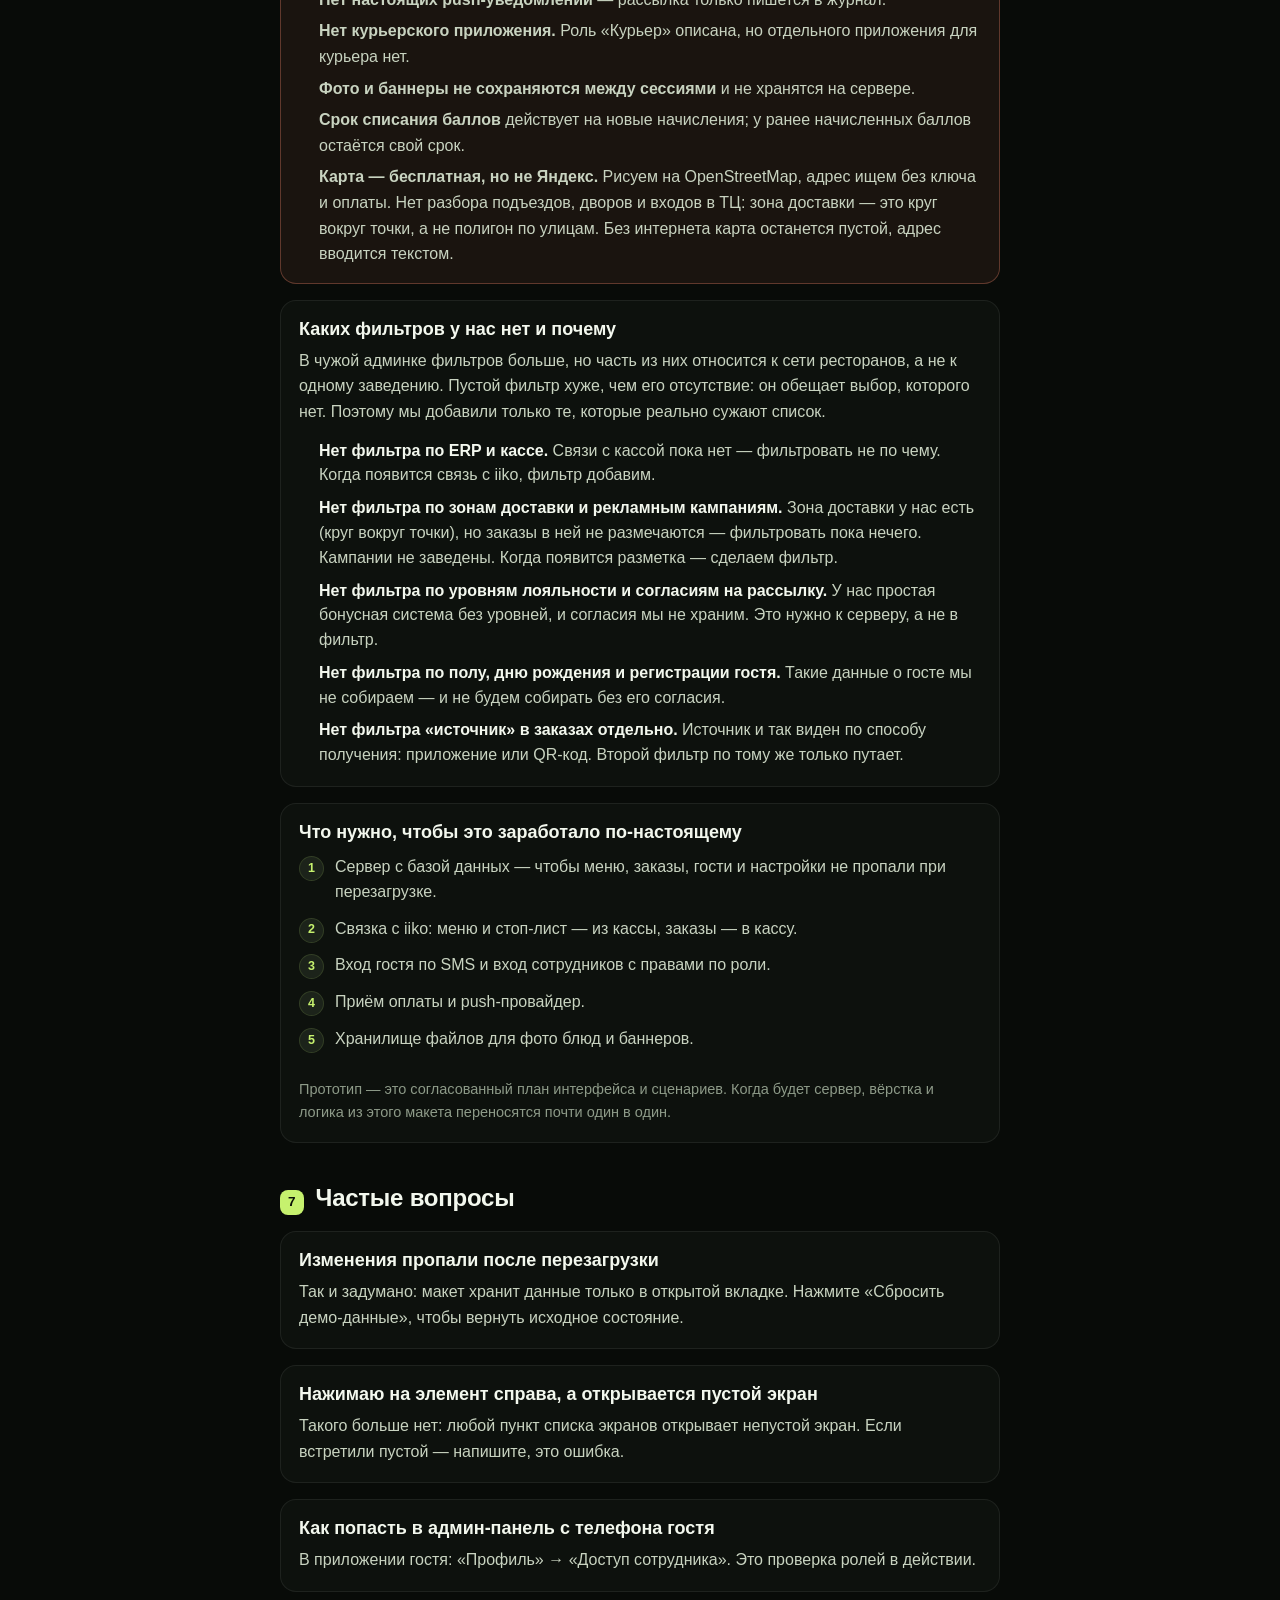
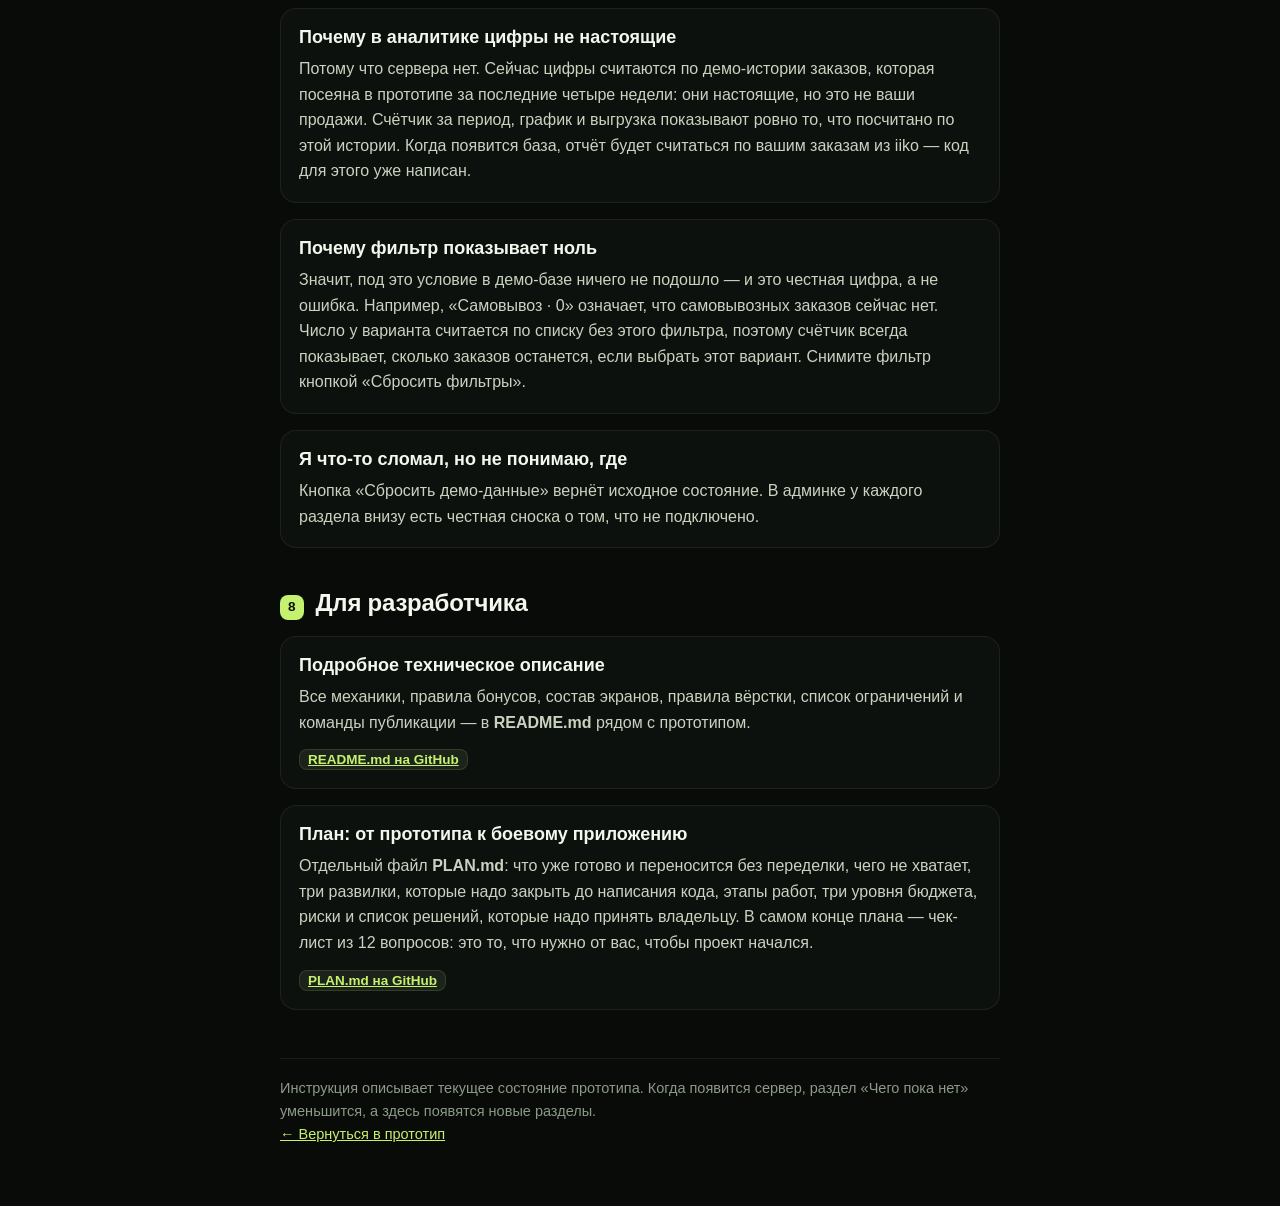
==== commit dea2075b: "Зона доставки по карте и кэшбэк по каналам Карта (Leaflet + OpenStreetMap, без ключей и оплаты) с кр" ====
--- a/guide.html
+++ b/guide.html
@@ -165,6 +165,7 @@
         <li>Список «Что работает» под экранами — это честный перечень того, что в макете уже есть.</li>
         <li><b>«Сбросить демо-данные»</b> — вернуть чистое состояние: пустая корзина, исходное меню.</li>
         <li>Сверху можно выбрать размер экрана (iPhone, Pixel, Galaxy и другие) — так видно, как приложение будет выглядеть у гостя на его телефоне.</li>
+        <li>На оформлении доставки есть <b>карта с зоной доставки</b>: гость вводит адрес, жмёт «Найти на карте» — и приложение честно говорит, привезёт ли этот адрес и из какой точки. Если нет, предлагает самовывоз.</li>
       </ul>
     </div>
     <div class="g-card">
@@ -229,7 +230,9 @@
     <div class="g-card">
       <h3>Маркетинг</h3>
       <ul class="g-list">
-        <li><b>Бонусная система</b> — простой кэшбэк: 1 балл = 1 ₽, без уровней и сложных условий. Три настройки: сколько процентов начисляем с заказа, сколько максимум заказа можно оплатить баллами и <b>через сколько месяцев баллы сгорают</b> (0 — не сгорают никогда). Рядом живой пример: «при заказе на 1 000 ₽ гость получит 50 баллов и сможет списать до 300».</li>
+        <li><b>Бонусная система</b> — 1 балл = 1 ₽, без уровней. Кэшбэк настраивается <b>отдельно для доставки и для самовывоза</b> (это разные каналы), а сверху задаются <b>правила трат</b>: от какой суммы заказа процент растёт. Например: доставка 7%, и «от 1 000 ₽ — +1 п.п., от 2 000 ₽ — +2 п.п.» — тогда доставка на 2 000 ₽ считается уже по 9%. Пороги можно добавлять и убирать кнопками прямо в панели. Ещё две настройки: сколько максимум заказа можно оплатить баллами и <b>через сколько месяцев баллы сгорают</b> (0 — не сгорают никогда). Рядом живой пример: «при заказе блюд на 1 000 ₽ гость получит 80 баллов при доставке и 40 при самовывозе».</li>
+        <li>Заказ по QR-коду со стола идёт <b>без аккаунта гостя</b> — по нему баллы не начисляются, поэтому отдельной настройки для него и нет.</li>
+        <li>Начисление происходит <b>после выполнения заказа</b>, а не в момент оплаты. Если заказ отменили или ресторан отказал — списанные баллы вернутся гостю.</li>
         <li>Срок списания действует на <b>новые</b> начисления: у уже начисленных баллов остаётся свой срок. Сгоревшие баллы списываются в записи гостя строкой «Срок списания истёк».</li>
         <li><b>Промокоды</b> — список с включением и выключением, и форма нового кода: процент, фиксированная сумма или бесплатная доставка, плюс минимальная сумма заказа. Код вводит гость на оплате или он зашит в баннер.</li>
         <li><b>Карусель акций на главной</b> — баннеры. Можно поменять порядок, выключить, изменить. У баннера: своё фото, метка на картинке, заголовок, подпись, надпись на кнопке и что открывает тап — промокод, блюдо или экран приложения.</li>
@@ -271,7 +274,7 @@
       <h3>Настройки</h3>
       <ul class="g-list">
         <li><b>Доставка и заказы</b>: стоимость доставки, бесплатная доставка от какой суммы, минимальная сумма заказа, время приготовления, автоподтверждение заказов, звук нового заказа. Изменения сохраняются кнопкой «Сохранить».</li>
-        <li><b>Точки ресторана</b>: название, адрес, часы работы и режим — доставка и самовывоз или только самовывоз. Новая точка сразу появляется в самовывозе, на экране «О ресторане» и в списке для печати QR-меню.</li>
+        <li><b>Точки ресторана</b>: название, адрес, часы работы, режим — доставка и самовывоз или только самовывоз, и <b>зона доставки в километрах</b> (например, 2,5 км от точки). Новая точка сразу появляется в самовывозе, на экране «О ресторане» и в списке для печати QR-меню. Координаты новой точки ставятся по адресу автоматически — если адрес не нашёлся, панель об этом скажет, и зона работать не будет, пока адрес не уточнят.</li>
         <li><b>Сотрудники и роли</b>: у каждого сотрудника роль — Администратор (меню, заказы, отчёты, точки, сотрудники), Оператор заказов (приём, статусы, печать чека), Курьер (выдача и статус доставки). Роль меняется прямо в строке, новый сотрудник добавляется формой ниже.</li>
         <li>Войти в панель из приложения гостя: «Профиль» → «Доступ сотрудника».</li>
       </ul>
@@ -313,13 +316,24 @@
     </div>
 
     <div class="g-card">
-      <h3>Настроить бонусы и срок списания</h3>
+      <h3>Настроить бонусы, кэшбэк по каналам и правила трат</h3>
       <ol class="g-steps">
         <li>Админ-панель → <b>Маркетинг</b> → блок «Бонусная система».</li>
         <li>Включите переключатель «Начислять и списывать бонусы».</li>
-        <li>Поставьте <b>кэшбэк с заказа, %</b> и <b>максимум оплаты баллами, %</b>.</li>
-        <li>Поставьте <b>срок списания баллов, месяцев</b>. Например, 12 — баллы сгорают через год после начисления. 0 — не сгорают.</li>
+        <li>Поставьте <b>кэшбэк при доставке, %</b> и <b>кэшбэк при самовывозе, %</b> — это разные каналы, проценты можно ставить разные.</li>
+        <li>В блоке <b>«Правила трат»</b> задайте пороги: от какой суммы процент растёт. Например, «от 1 000 ₽ — +1 п.п., от 2 000 ₽ — +2 п.п.»: тогда доставка на 2 000 ₽ считается уже по 9%. Нужный порог добавляется кнопкой «+ Добавить порог», лишний убирается корзинкой в его строке.</li>
+        <li>Поставьте <b>максимум оплаты баллами, %</b> и <b>срок списания баллов, месяцев</b>. Например, 12 — баллы сгорают через год после начисления. 0 — не сгорают.</li>
         <li>Ниже сразу видно пример: сколько баллов получит гость и сколько сможет списать. Настройки применяются мгновенно.</li>
+      </ol>
+    </div>
+
+    <div class="g-card">
+      <h3>Настроить зону доставки точки</h3>
+      <ol class="g-steps">
+        <li>Админ-панель → <b>Настройки</b> → блок «Точки ресторана».</li>
+        <li>В строке точки нажмите <b>карандаш</b> и поставьте <b>зону доставки в километрах</b> — это радиус круга вокруг точки. Например, 2,5 — доставляем в пределах 2,5 км. 0 — только самовывоз, зоны доставки нет.</li>
+        <li>Сохраните точку. На экране гостя круг появится на карте при оформлении доставки.</li>
+        <li>Проверка: откройте приложение гостя → «Оформление» → впишите адрес и нажмите <b>«Найти на карте»</b>. Внутри круга приложение напишет, какая точка привезёт; за кругом — честно скажет, что доставки по этому адресу нет, и предложит самовывоз.</li>
       </ol>
     </div>
 
@@ -380,7 +394,7 @@
       <h3>Добавить точку и сотрудника</h3>
       <ol class="g-steps">
         <li>Админ-панель → <b>Настройки</b>.</li>
-        <li>Точка: название, адрес, часы открытия и закрытия, режим работы → <b>«Добавить точку»</b>.</li>
+        <li>Точка: название, адрес, часы открытия и закрытия, режим работы, <b>зона доставки в километрах</b> → <b>«Добавить точку»</b>. Точку ставят на карту по адресу автоматически, поэтому адрес пишите подробно: если адрес не нашёлся, панель об этом скажет.</li>
         <li>Сотрудник: имя, телефон, роль → <b>«Добавить в демо-список»</b>. Уже заведённому сотруднику роль меняется в его строке.</li>
       </ol>
     </div>
@@ -464,6 +478,7 @@
         <li><b>Нет курьерского приложения.</b> Роль «Курьер» описана, но отдельного приложения для курьера нет.</li>
         <li><b>Фото и баннеры не сохраняются между сессиями</b> и не хранятся на сервере.</li>
         <li><b>Срок списания баллов</b> действует на новые начисления; у ранее начисленных баллов остаётся свой срок.</li>
+        <li><b>Карта — бесплатная, но не Яндекс.</b> Рисуем на OpenStreetMap, адрес ищем без ключа и оплаты. Нет разбора подъездов, дворов и входов в ТЦ: зона доставки — это круг вокруг точки, а не полигон по улицам. Без интернета карта останется пустой, адрес вводится текстом.</li>
       </ul>
     </div>
     <div class="g-card">
@@ -471,7 +486,7 @@
       <p style="color:var(--soft);font-size:var(--fs-16);line-height:1.6;margin:0 0 var(--sp-14)">В чужой админке фильтров больше, но часть из них относится к сети ресторанов, а не к одному заведению. Пустой фильтр хуже, чем его отсутствие: он обещает выбор, которого нет. Поэтому мы добавили только те, которые реально сужают список.</p>
       <ul class="g-list">
         <li><b>Нет фильтра по ERP и кассе.</b> Связи с кассой пока нет — фильтровать не по чему. Когда появится связь с iiko, фильтр добавим.</li>
-        <li><b>Нет фильтра по зонам доставки и рекламным кампаниям.</b> Зон у нас не настроено, кампании не заведены. Как только появятся — сделаем фильтр.</li>
+        <li><b>Нет фильтра по зонам доставки и рекламным кампаниям.</b> Зона доставки у нас есть (круг вокруг точки), но заказы в ней не размечаются — фильтровать пока нечего. Кампании не заведены. Когда появится разметка — сделаем фильтр.</li>
         <li><b>Нет фильтра по уровням лояльности и согласиям на рассылку.</b> У нас простая бонусная система без уровней, и согласия мы не храним. Это нужно к серверу, а не в фильтр.</li>
         <li><b>Нет фильтра по полу, дню рождения и регистрации гостя.</b> Такие данные о госте мы не собираем — и не будем собирать без его согласия.</li>
         <li><b>Нет фильтра «источник» в заказах отдельно.</b> Источник и так виден по способу получения: приложение или QR-код. Второй фильтр по тому же только путает.</li>
--- a/styles.css
+++ b/styles.css
@@ -581,6 +581,10 @@
 .bonus-balance{display:flex;align-items:baseline;gap:var(--sp-10);margin-top:var(--sp-18);color:var(--lime);}
 .bonus-balance b{font-size:var(--fs-40);line-height:1;letter-spacing:-.04em;}
 .bonus-balance span{font-size:var(--fs-16);font-weight:600;}
+.bonus-channels{display:grid;grid-template-columns:repeat(3,1fr);gap:var(--sp-8);margin-top:var(--sp-16);}
+.bonus-channel{background:var(--surface-2);border:1px solid var(--line-soft);border-radius:14px;padding:var(--sp-10) var(--sp-8);text-align:center;}
+.bonus-channel .bc-val{font-size:var(--fs-18);font-weight:700;color:var(--lime);line-height:1.1;}
+.bonus-channel .bc-label{font-size:var(--fs-11);color:var(--muted);margin-top:var(--sp-4);}
 .bonus-history{border-top:1px solid var(--line-soft);margin-top:var(--sp-14);padding-top:var(--sp-12);}
 .bonus-history .sum-row{font-size:var(--fs-12);padding:var(--sp-8) 0;}
 .bonus-history .sum-row small{display:block;color:var(--muted);font-size:var(--fs-11);margin-top:var(--sp-4);}
@@ -683,6 +687,27 @@
 }
 .addr-del:hover{color:var(--danger);}
 .addr-del .ic{width:16px;height:16px;}
+
+/* ---------- карта и зона доставки ---------- */
+.map-box{
+  height:210px;border-radius:18px;overflow:hidden;margin-top:var(--sp-14);
+  border:1px solid var(--line-soft);background:var(--surface-2);
+}
+.map-box .leaflet-container{background:var(--surface-2);font:inherit;}
+.map-box .leaflet-control-attribution{
+  background:rgba(20,20,24,.75);color:var(--muted);font-size:10px;
+}
+.map-box .leaflet-control-attribution a{color:var(--muted);}
+.map-box .leaflet-popup-content-wrapper,
+.map-box .leaflet-popup-tip{background:var(--surface);color:var(--text);box-shadow:none;border:1px solid var(--line-soft);}
+.map-box .leaflet-popup-content{margin:10px 12px;font-size:var(--fs-12);line-height:1.4;}
+.map-note{
+  display:flex;gap:var(--sp-8);align-items:flex-start;margin-top:var(--sp-8);
+  font-size:var(--fs-12);color:var(--muted);line-height:1.4;
+}
+.map-note .ic{width:16px;height:16px;flex:none;margin-top:1px;}
+.notice.is-warn{background:rgba(240,180,90,.12);color:#f0b45a;}
+.notice.is-warn .btn-outline{margin-top:var(--sp-10);}
 
 /* ---------- экран отказа ---------- */
 .reject-hero{background:var(--olive);border:1px solid var(--line);border-radius:20px;padding:var(--sp-22) var(--sp-20);}
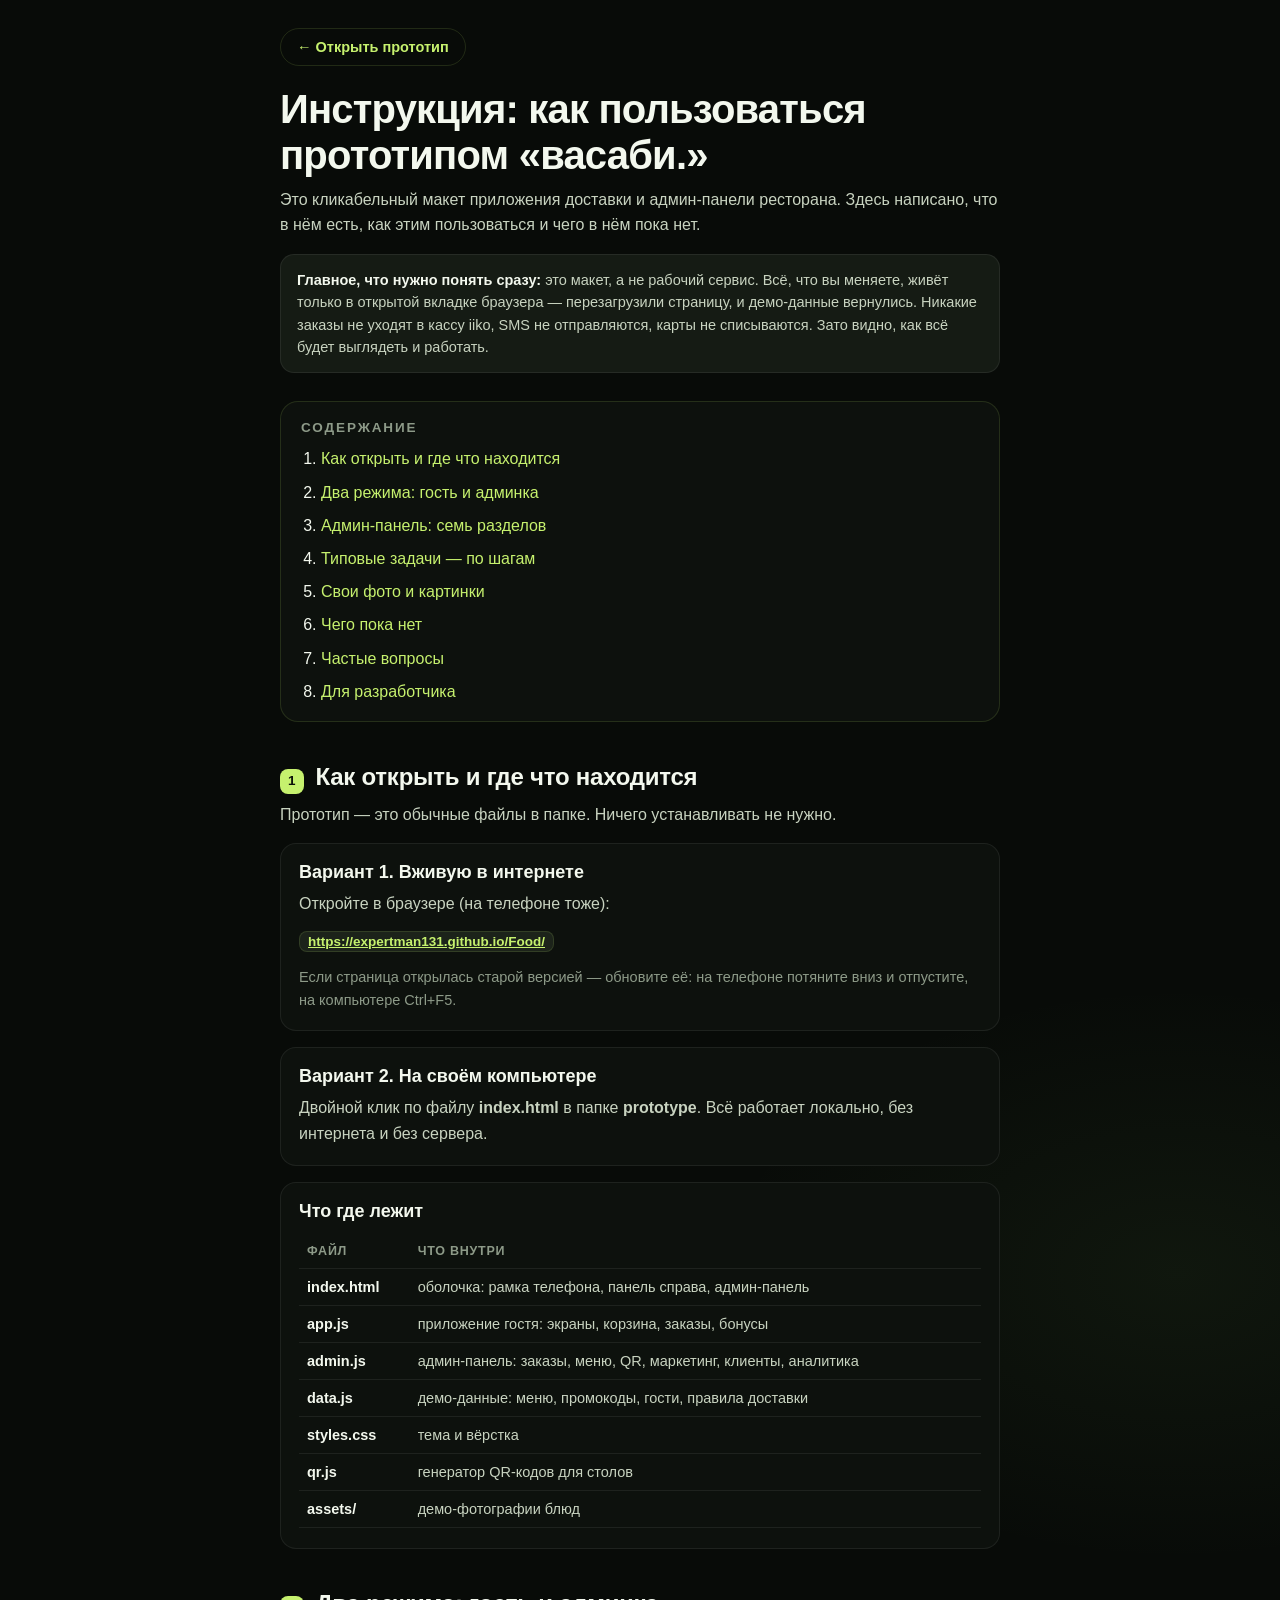
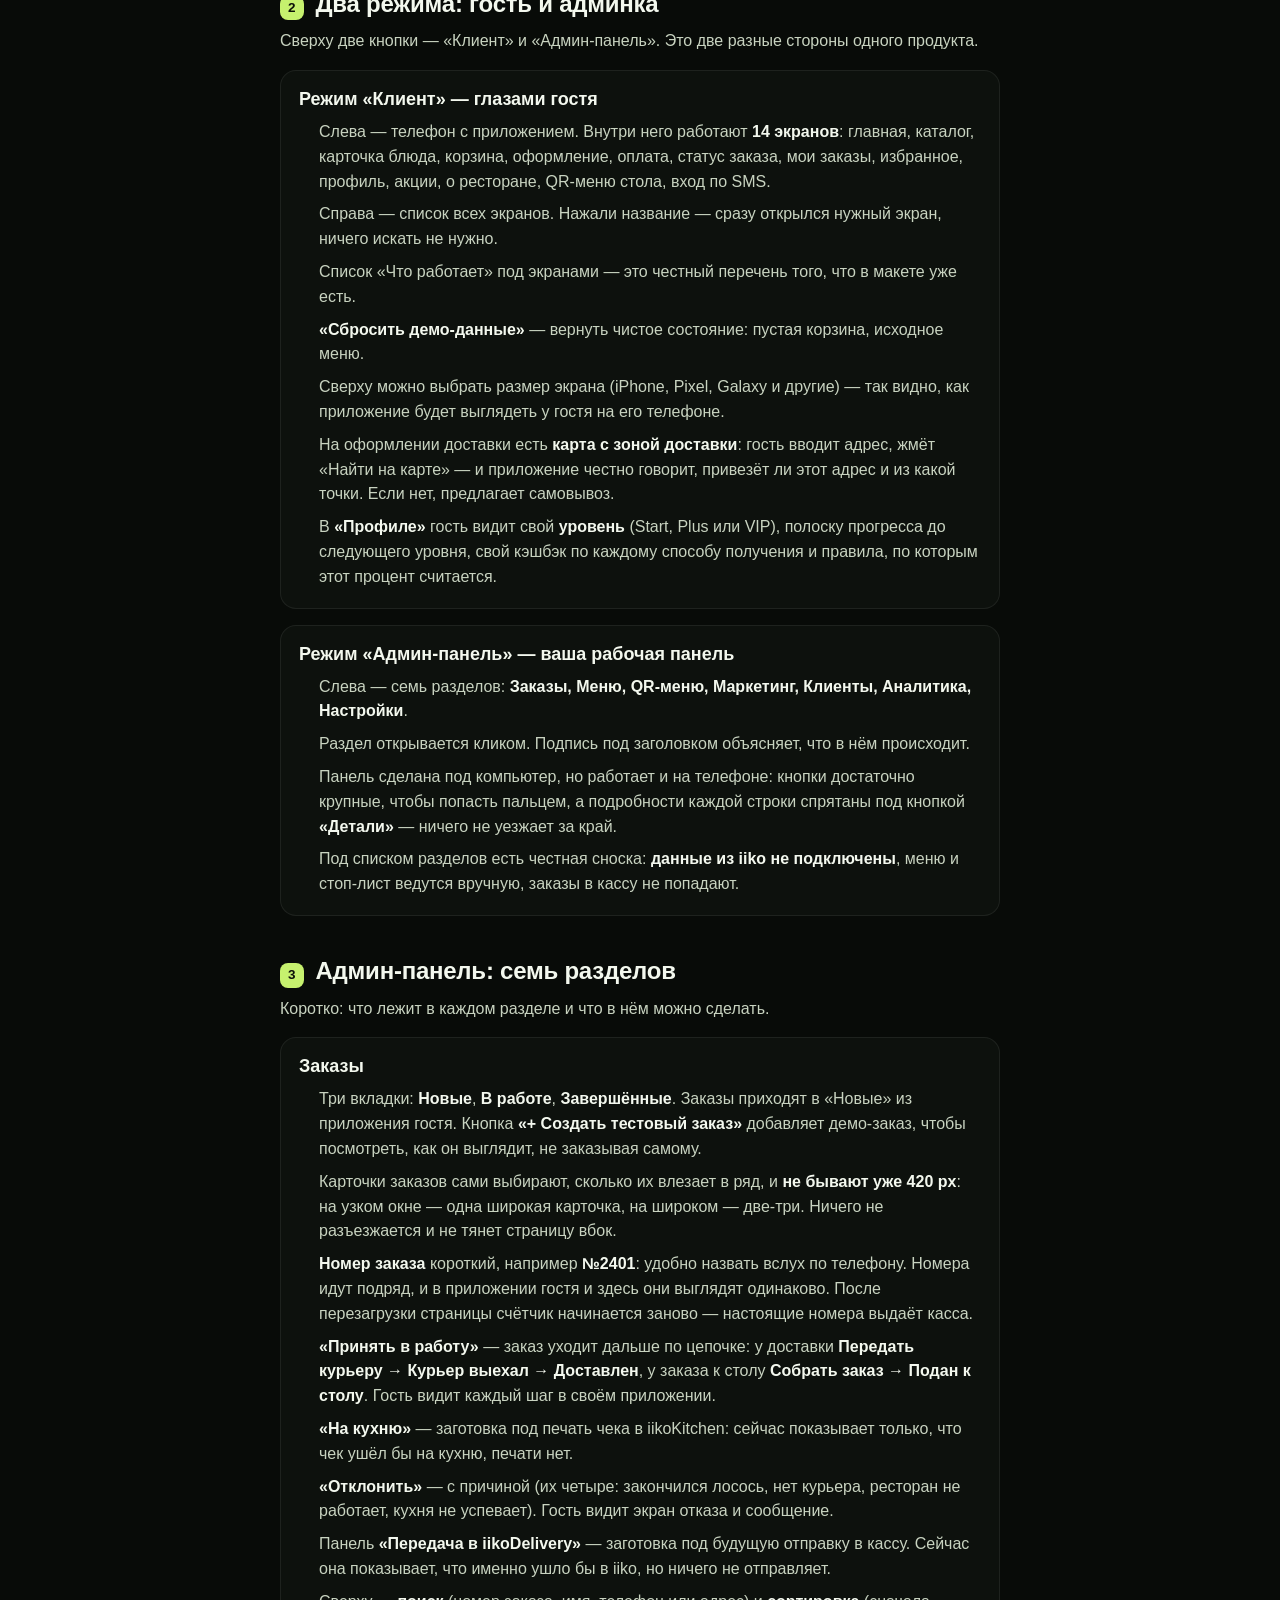
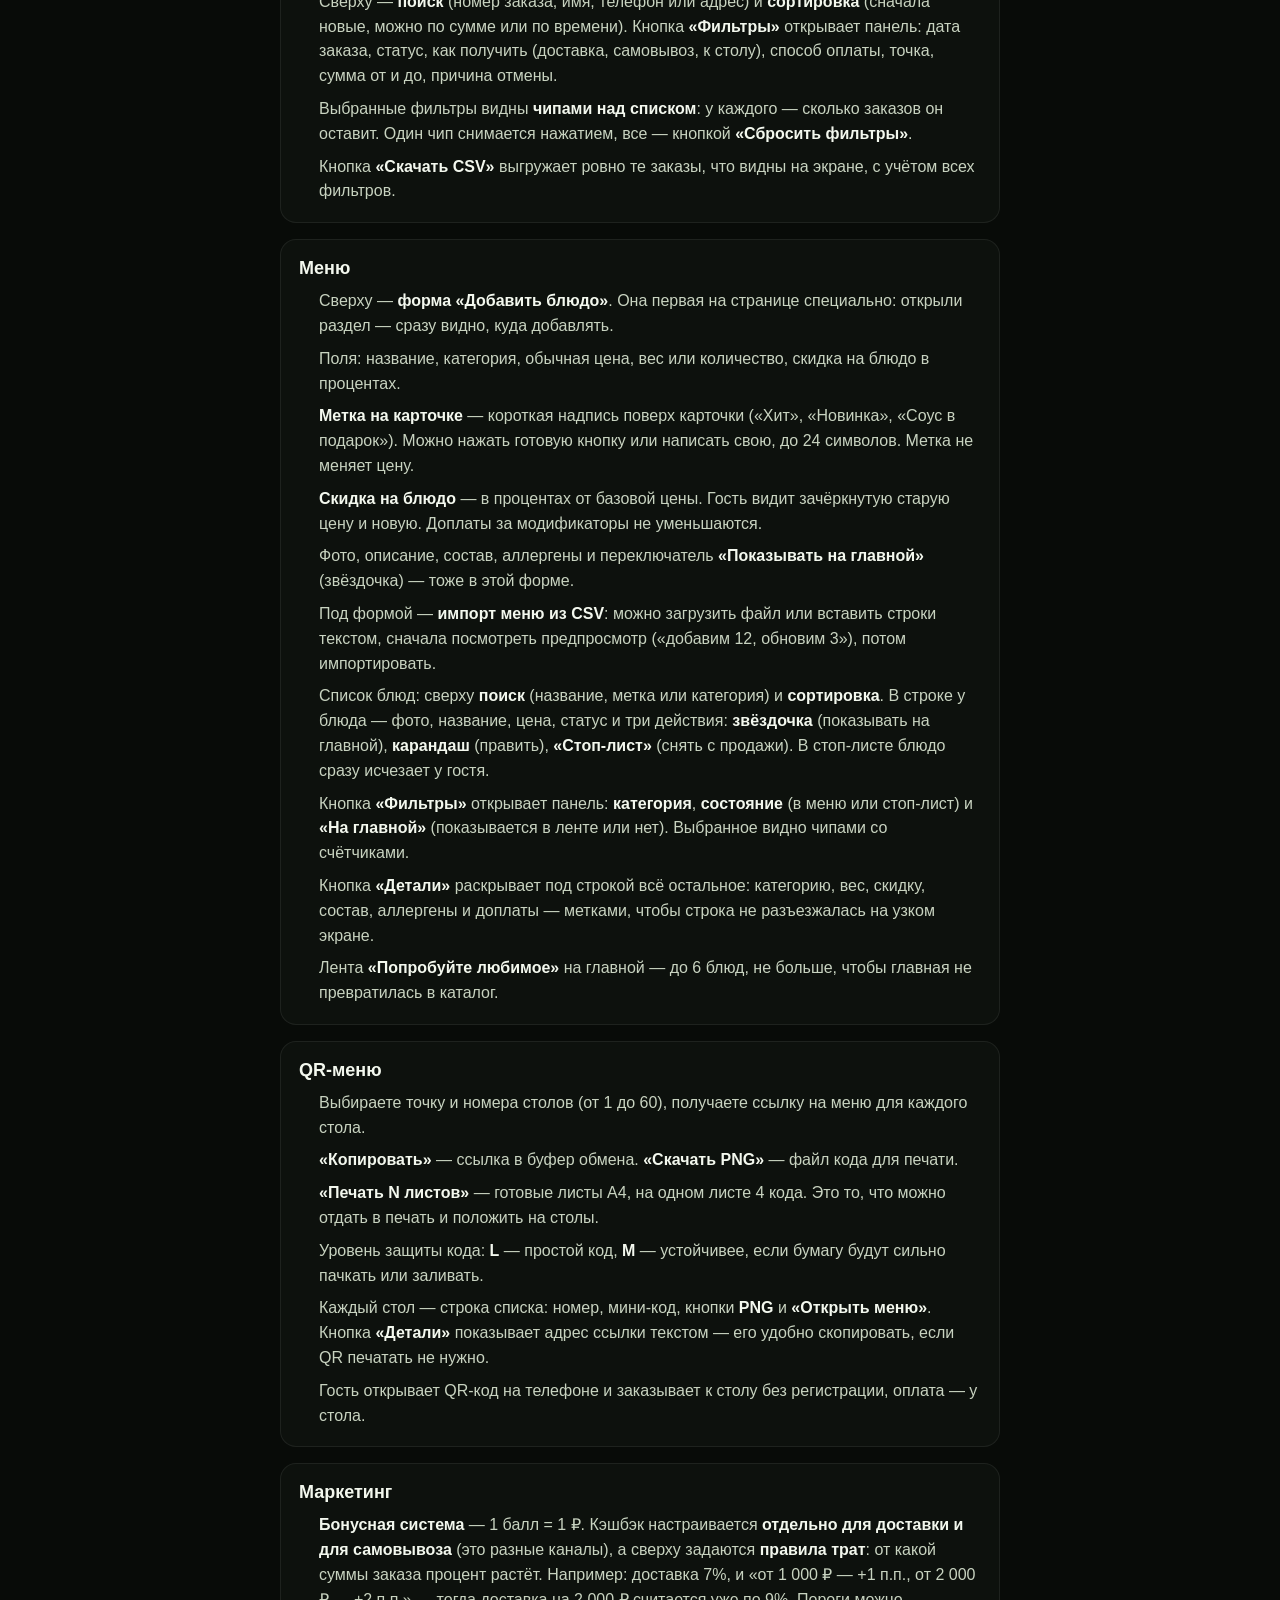
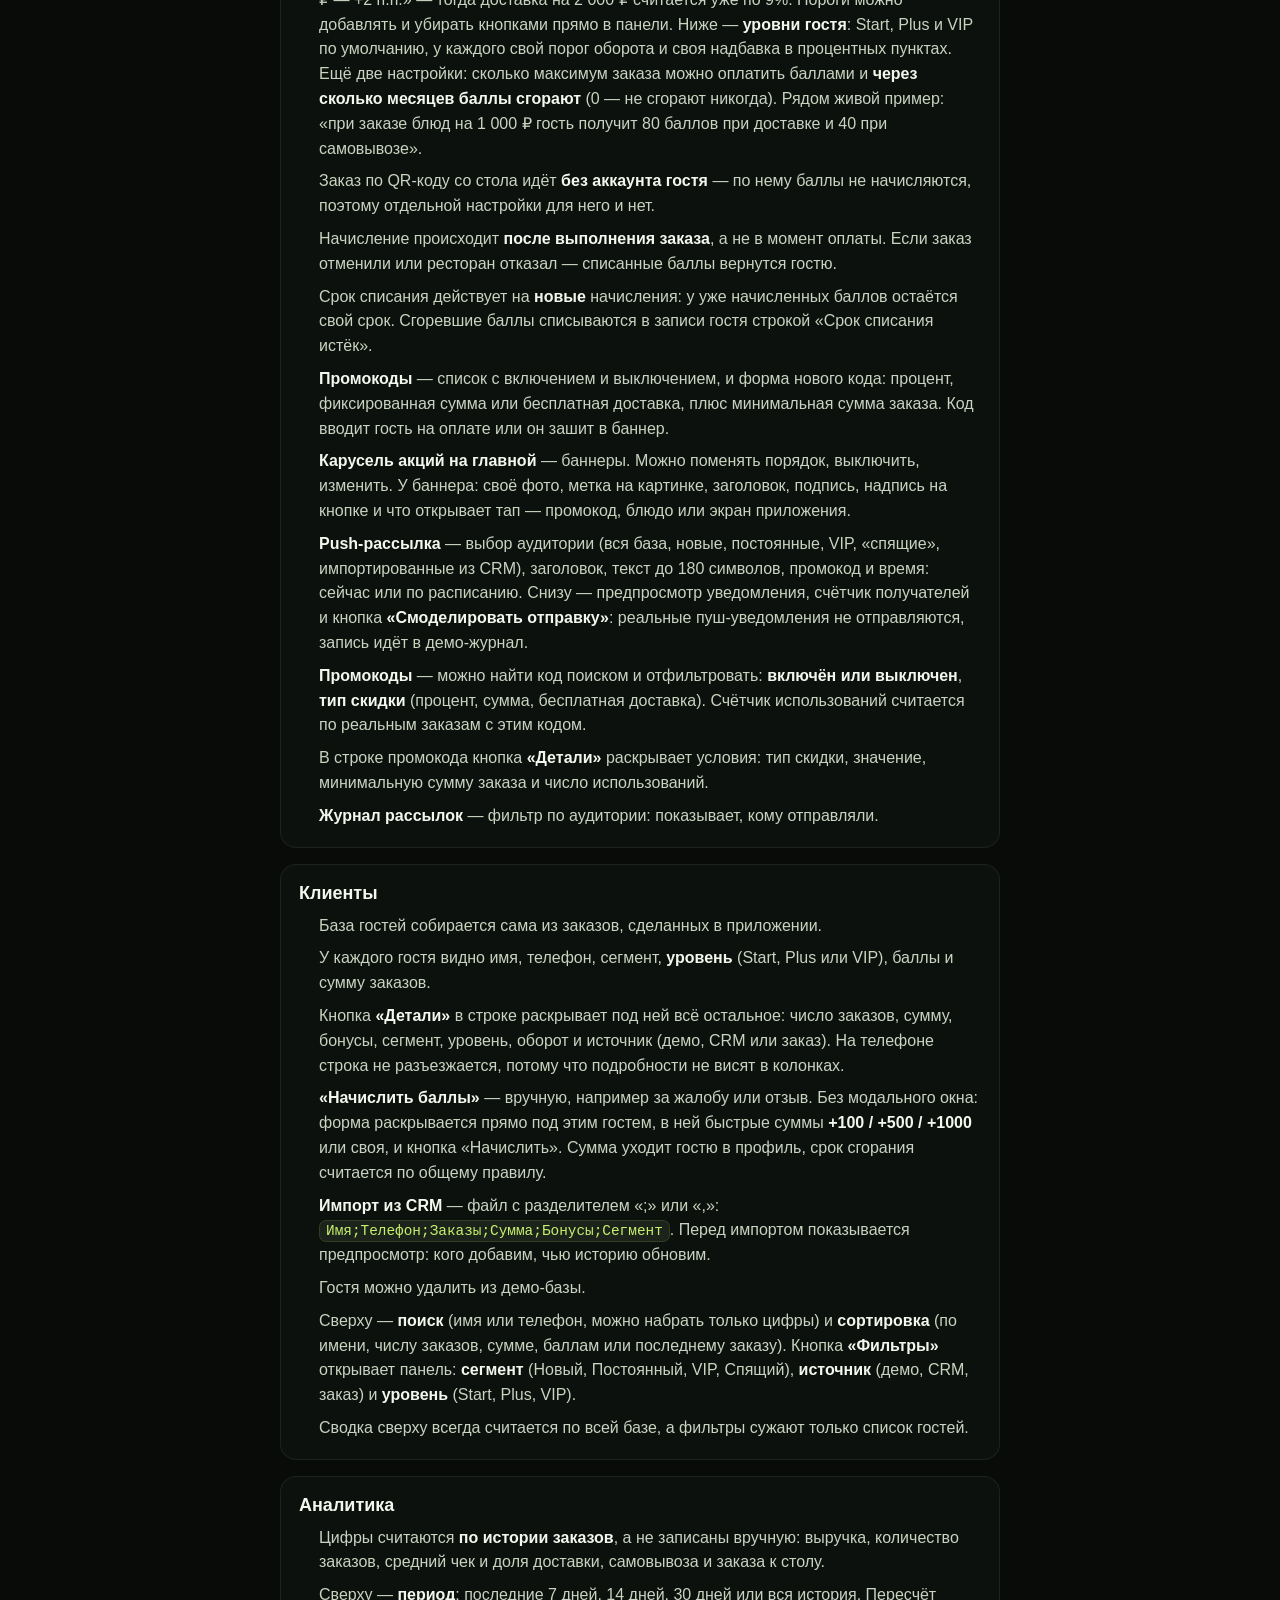
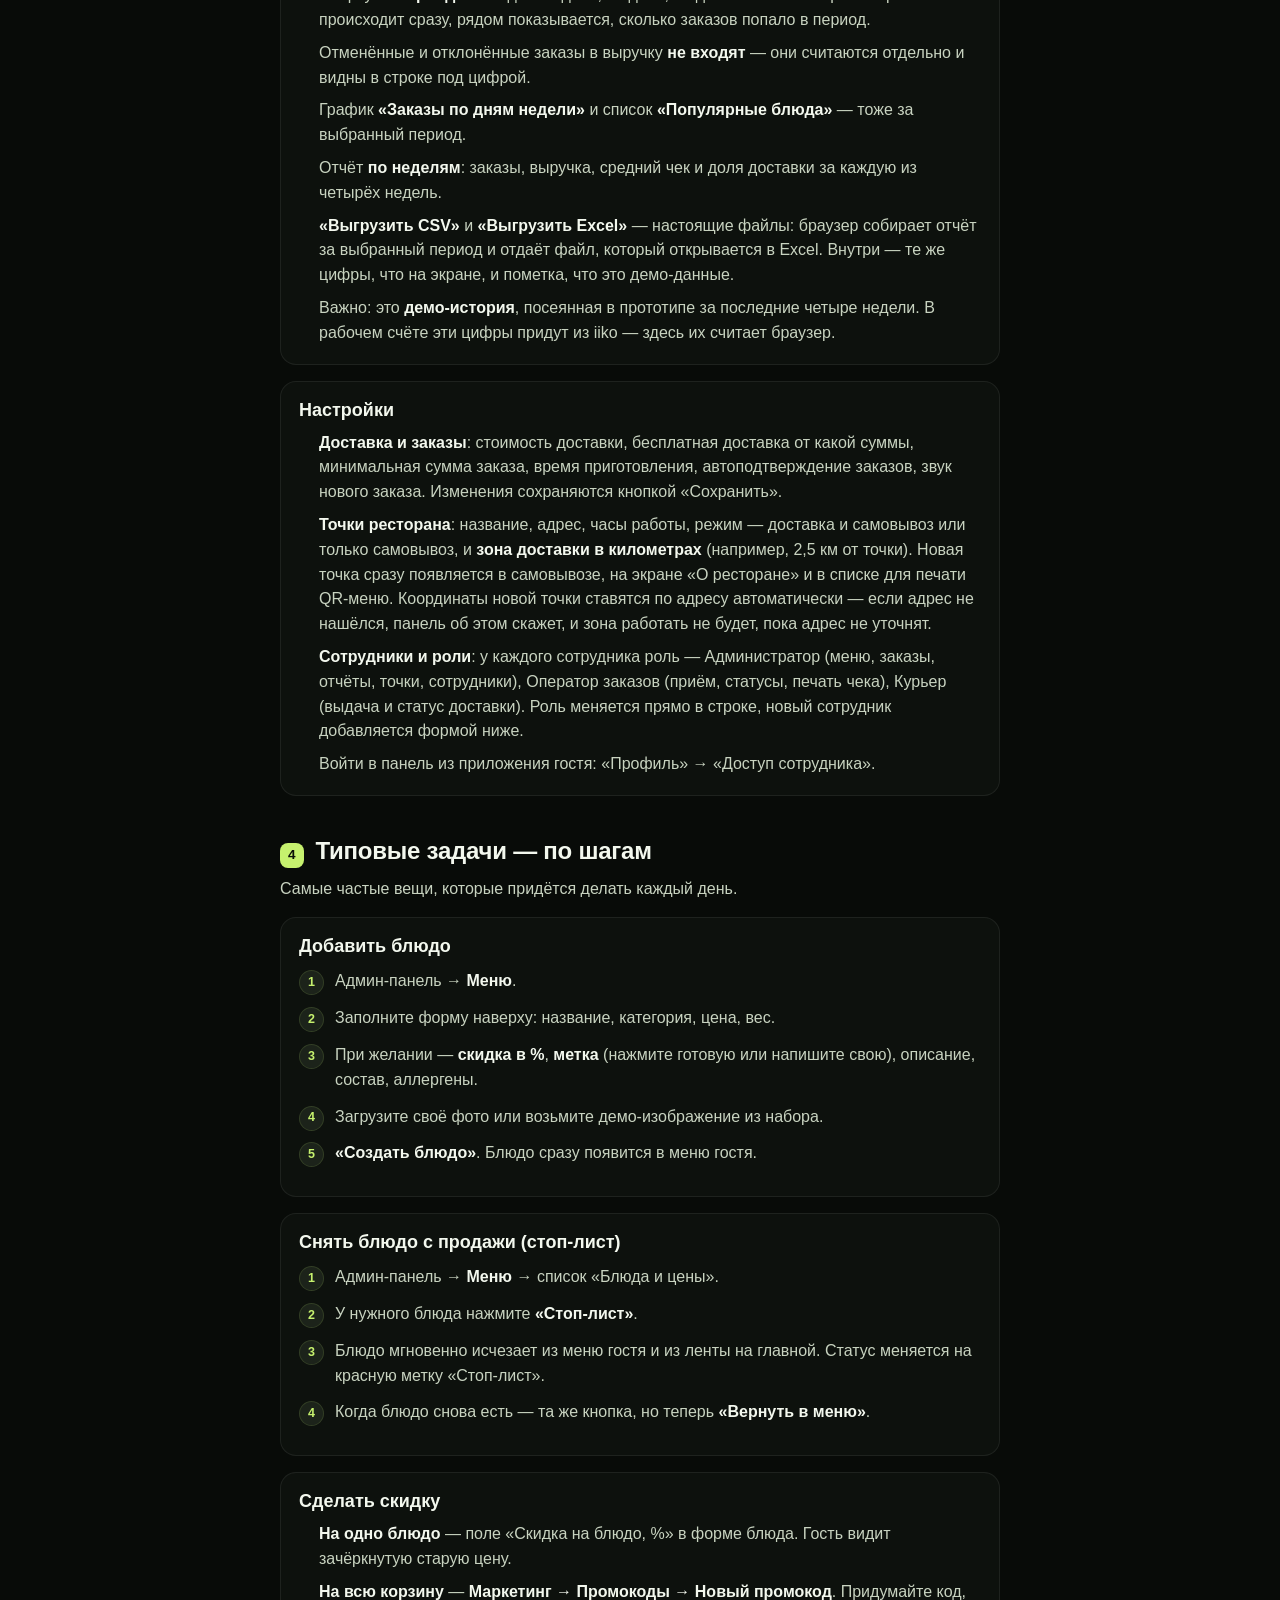
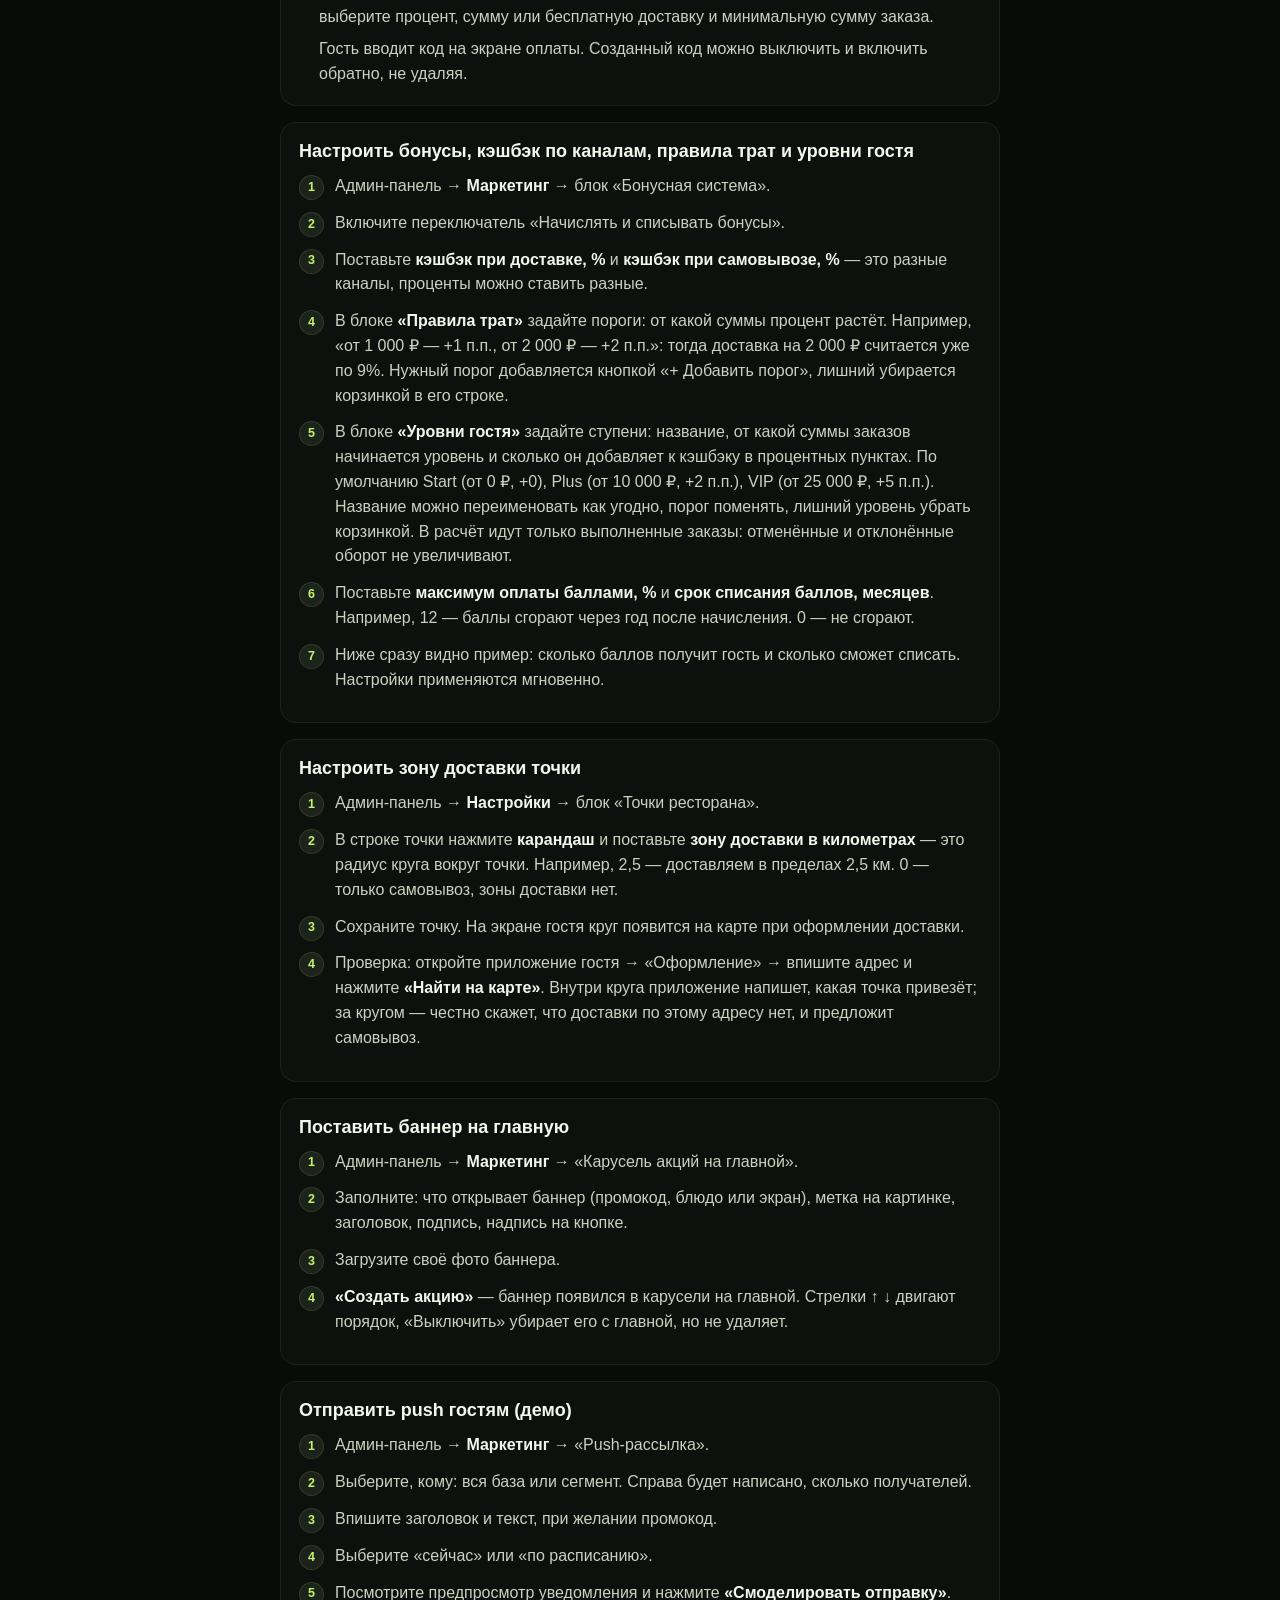
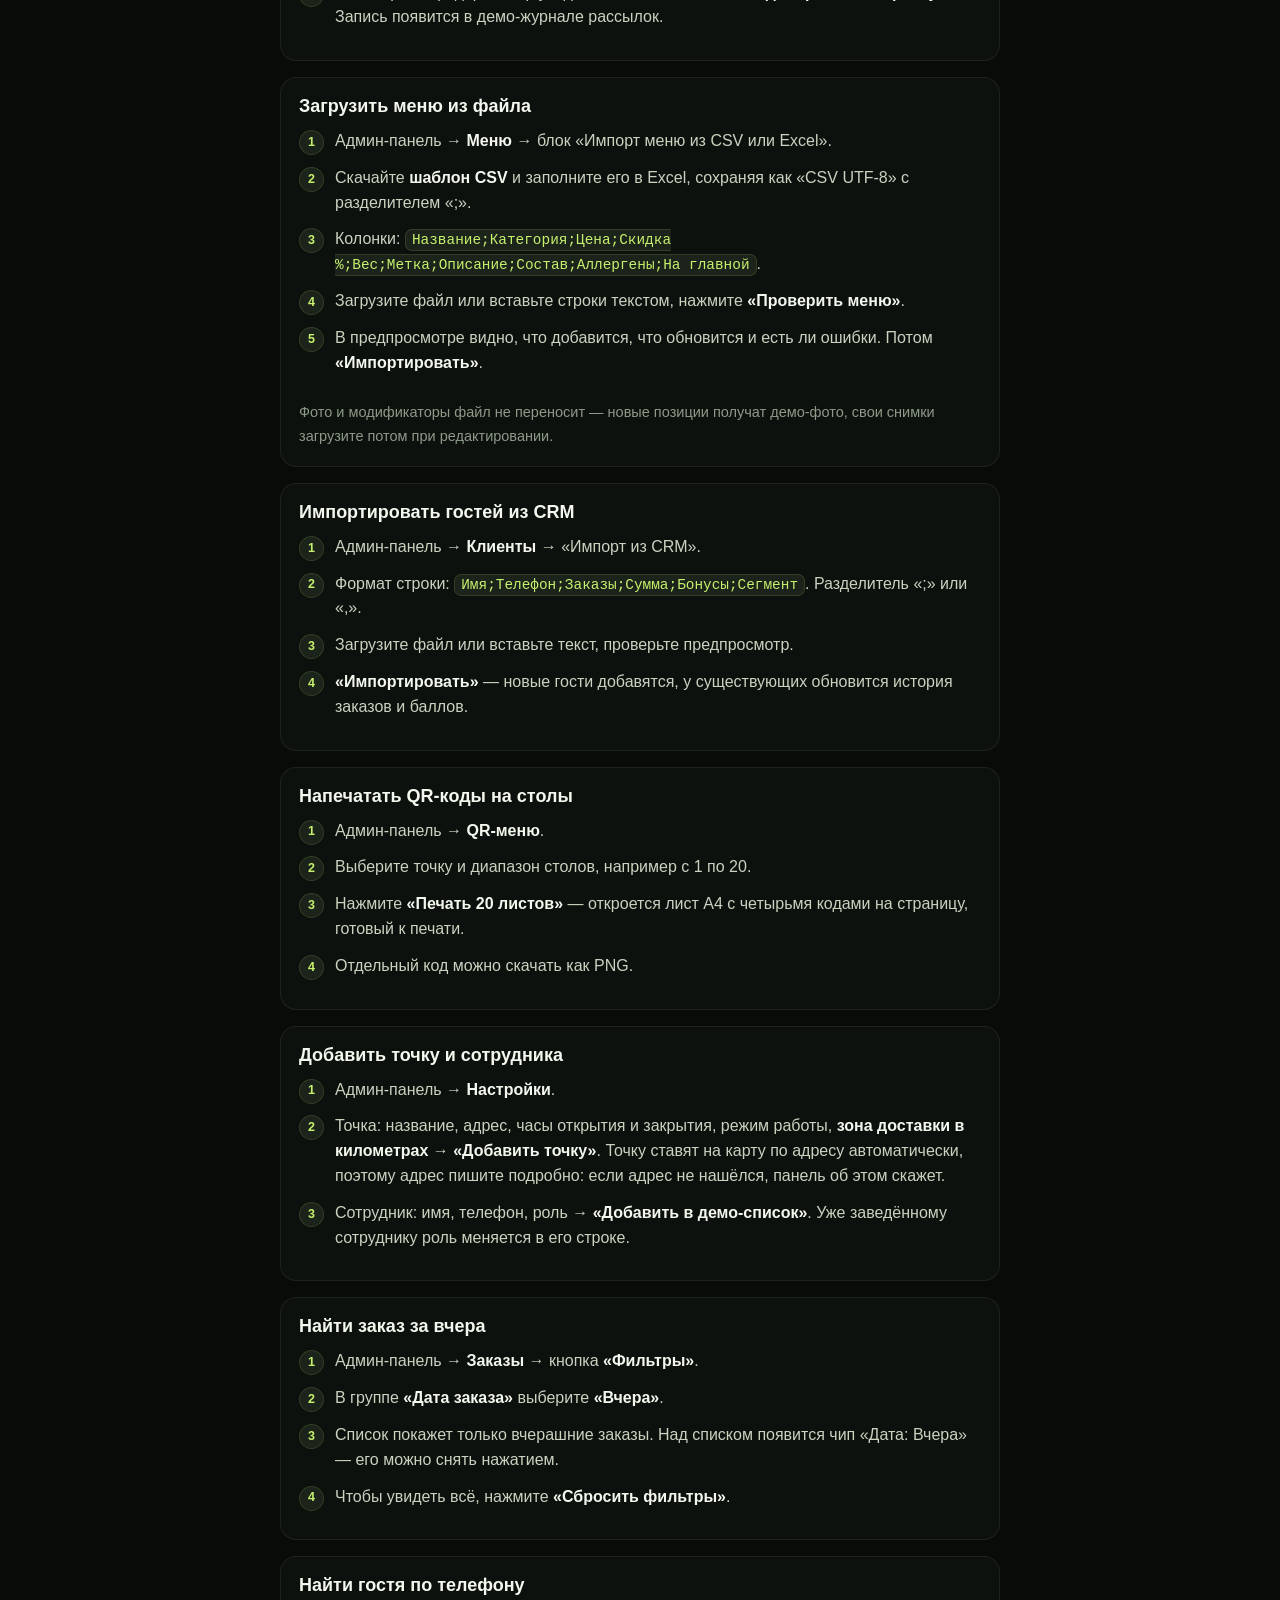
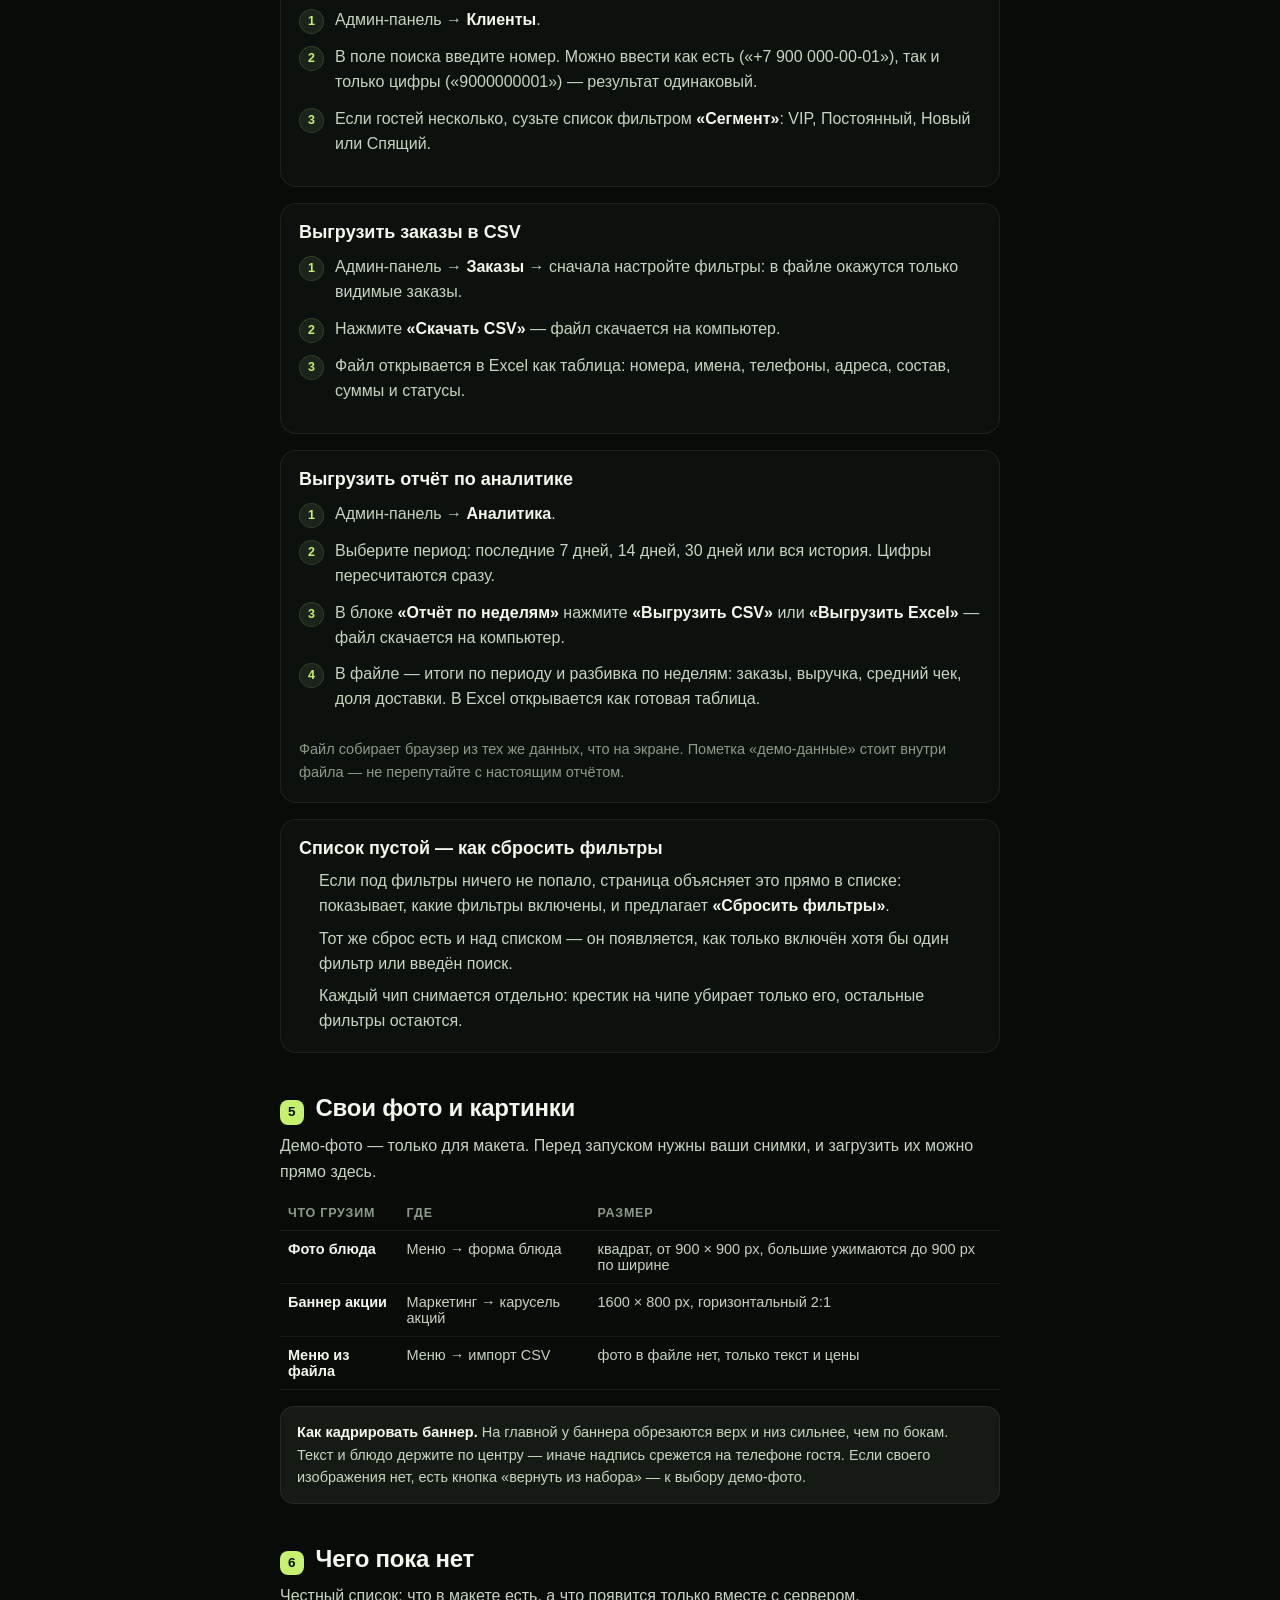
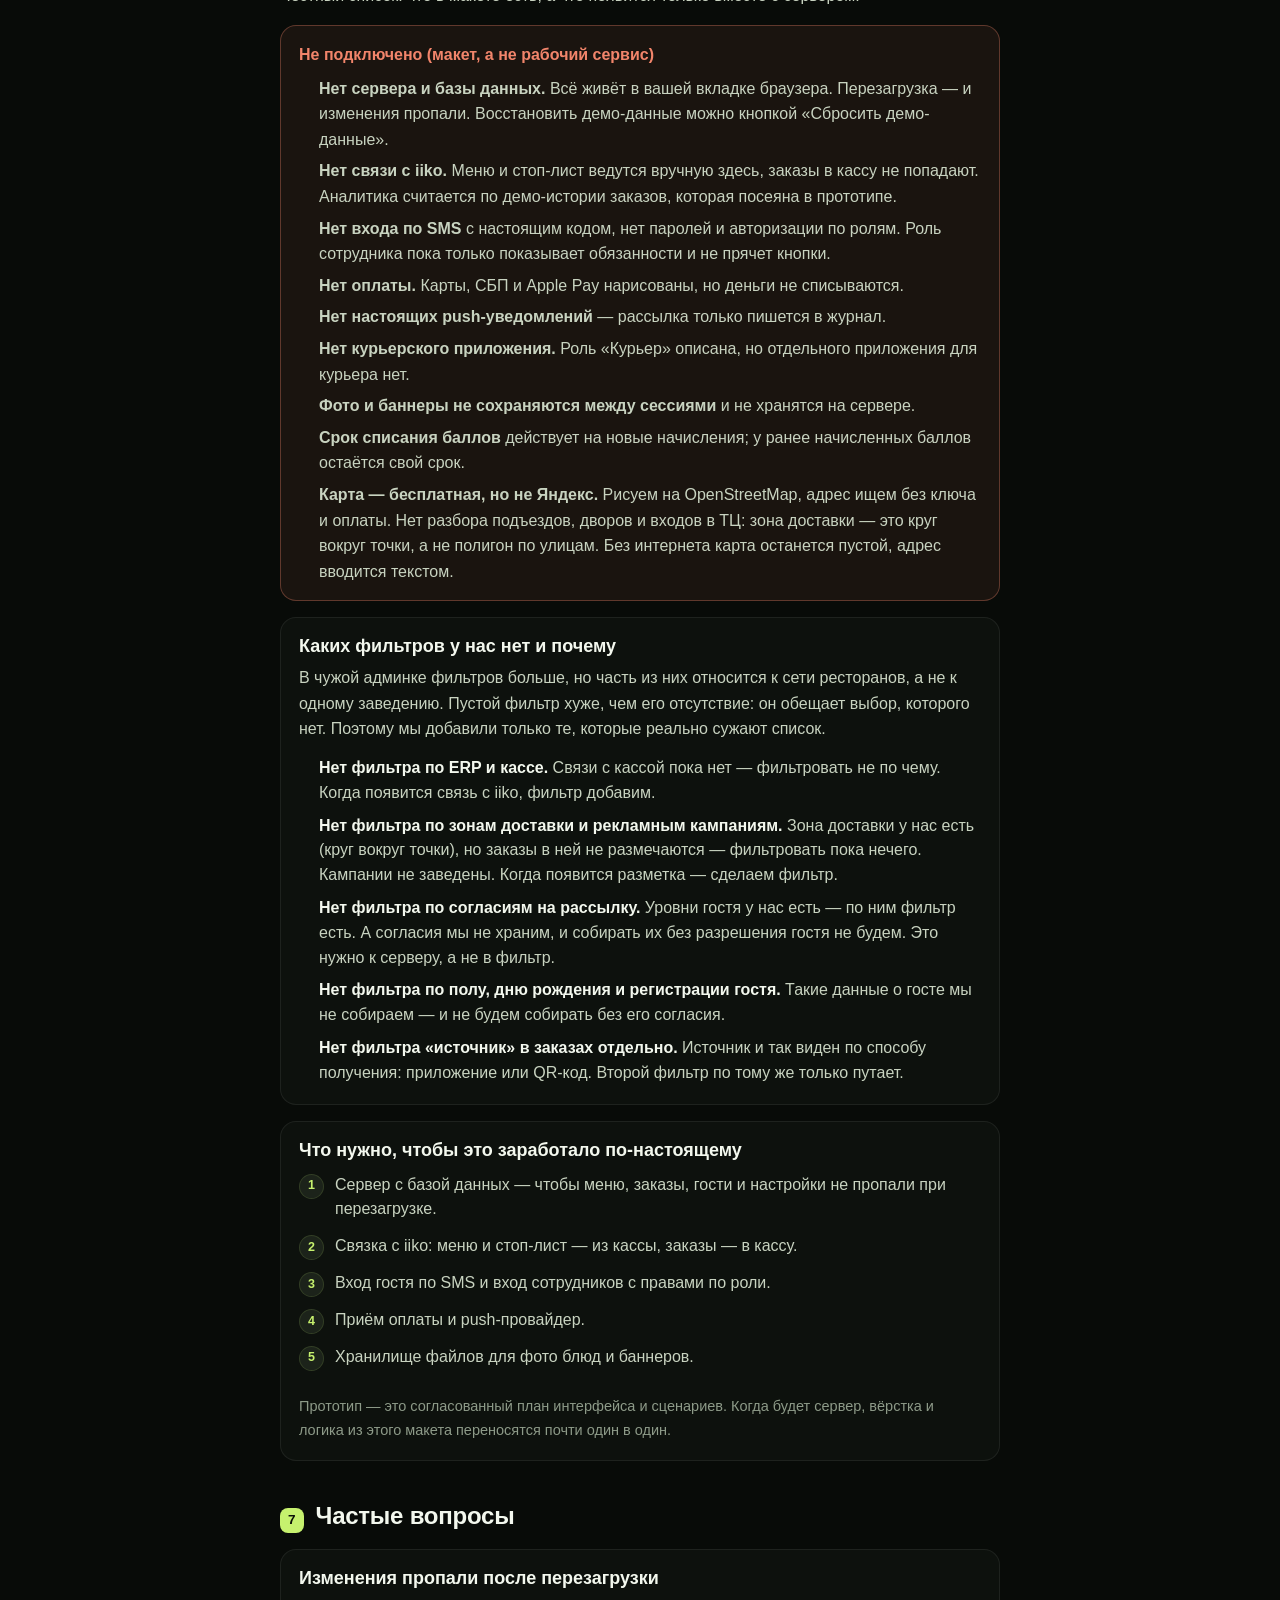
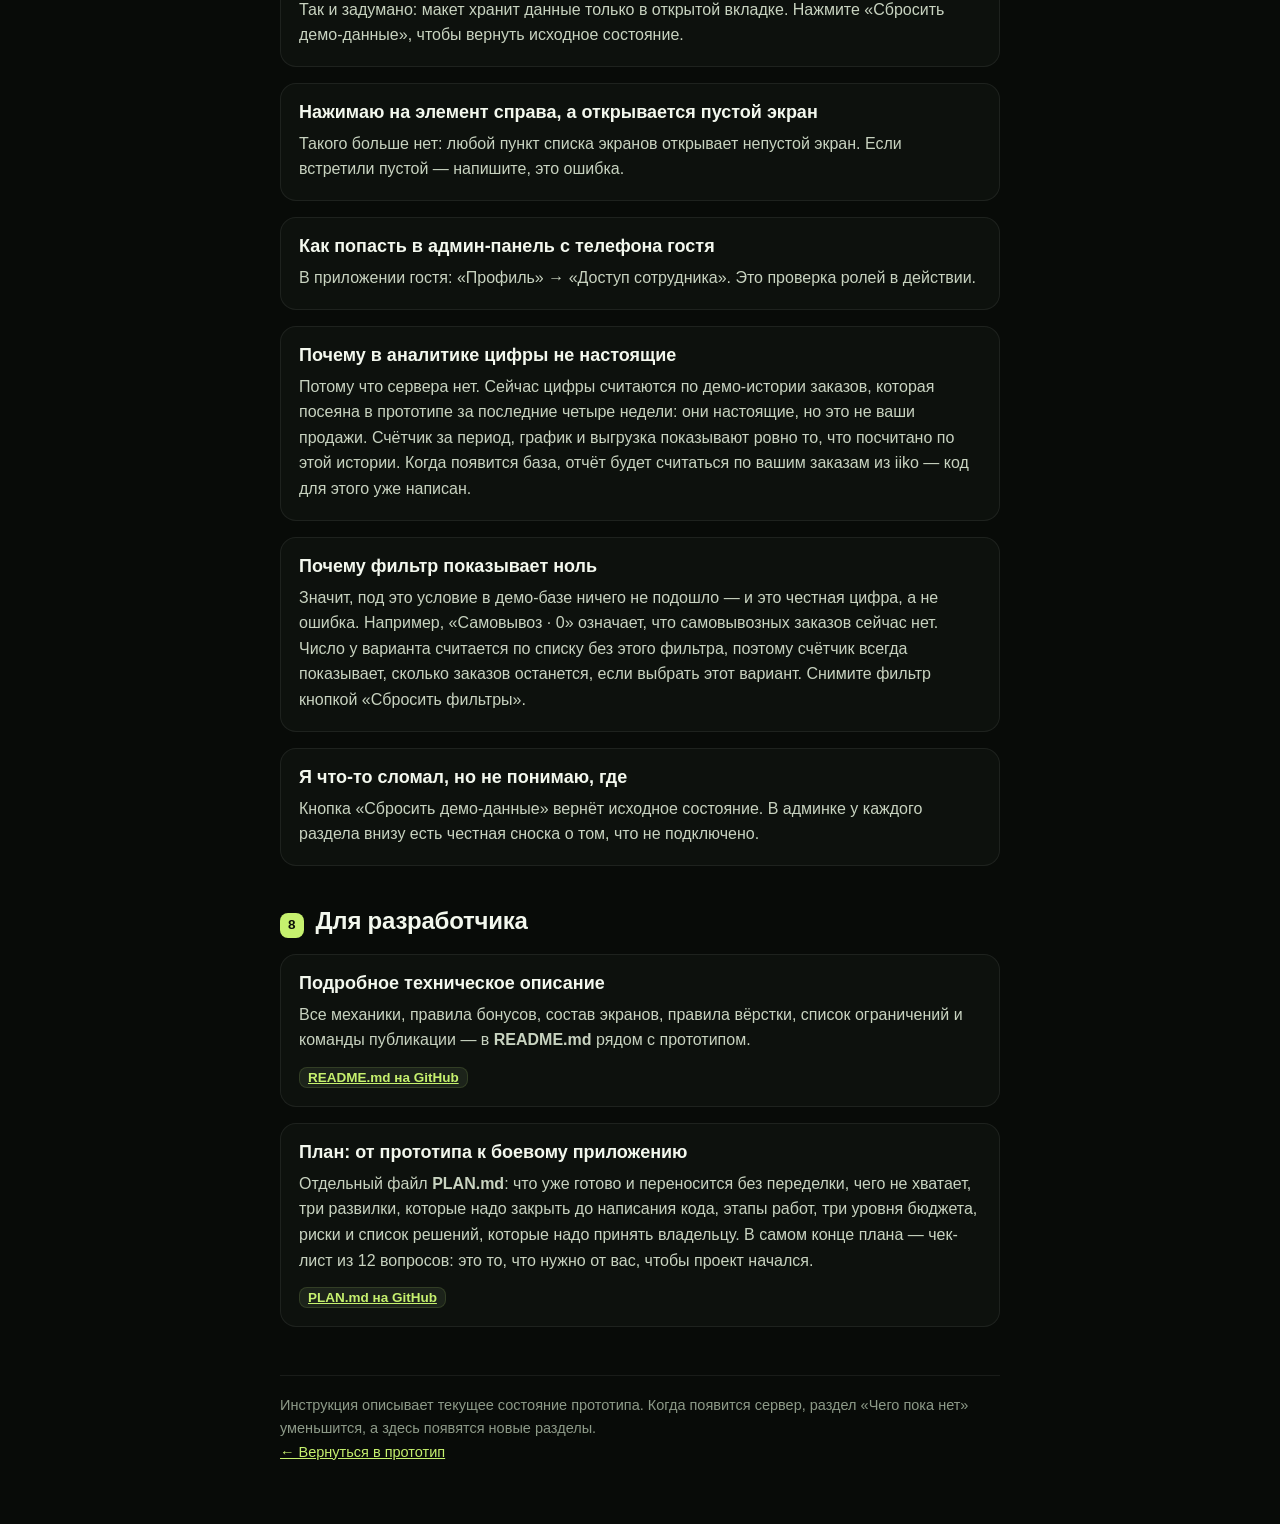
==== commit ceb5992f: "Уровни гостя: Start, Plus, VIP — надбавка к кэшбэку по обороту Ступени задаются в панели: порог обор" ====
--- a/guide.html
+++ b/guide.html
@@ -166,6 +166,7 @@
         <li><b>«Сбросить демо-данные»</b> — вернуть чистое состояние: пустая корзина, исходное меню.</li>
         <li>Сверху можно выбрать размер экрана (iPhone, Pixel, Galaxy и другие) — так видно, как приложение будет выглядеть у гостя на его телефоне.</li>
         <li>На оформлении доставки есть <b>карта с зоной доставки</b>: гость вводит адрес, жмёт «Найти на карте» — и приложение честно говорит, привезёт ли этот адрес и из какой точки. Если нет, предлагает самовывоз.</li>
+        <li>В <b>«Профиле»</b> гость видит свой <b>уровень</b> (Start, Plus или VIP), полоску прогресса до следующего уровня, свой кэшбэк по каждому способу получения и правила, по которым этот процент считается.</li>
       </ul>
     </div>
     <div class="g-card">
@@ -230,7 +231,7 @@
     <div class="g-card">
       <h3>Маркетинг</h3>
       <ul class="g-list">
-        <li><b>Бонусная система</b> — 1 балл = 1 ₽, без уровней. Кэшбэк настраивается <b>отдельно для доставки и для самовывоза</b> (это разные каналы), а сверху задаются <b>правила трат</b>: от какой суммы заказа процент растёт. Например: доставка 7%, и «от 1 000 ₽ — +1 п.п., от 2 000 ₽ — +2 п.п.» — тогда доставка на 2 000 ₽ считается уже по 9%. Пороги можно добавлять и убирать кнопками прямо в панели. Ещё две настройки: сколько максимум заказа можно оплатить баллами и <b>через сколько месяцев баллы сгорают</b> (0 — не сгорают никогда). Рядом живой пример: «при заказе блюд на 1 000 ₽ гость получит 80 баллов при доставке и 40 при самовывозе».</li>
+        <li><b>Бонусная система</b> — 1 балл = 1 ₽. Кэшбэк настраивается <b>отдельно для доставки и для самовывоза</b> (это разные каналы), а сверху задаются <b>правила трат</b>: от какой суммы заказа процент растёт. Например: доставка 7%, и «от 1 000 ₽ — +1 п.п., от 2 000 ₽ — +2 п.п.» — тогда доставка на 2 000 ₽ считается уже по 9%. Пороги можно добавлять и убирать кнопками прямо в панели. Ниже — <b>уровни гостя</b>: Start, Plus и VIP по умолчанию, у каждого свой порог оборота и своя надбавка в процентных пунктах. Ещё две настройки: сколько максимум заказа можно оплатить баллами и <b>через сколько месяцев баллы сгорают</b> (0 — не сгорают никогда). Рядом живой пример: «при заказе блюд на 1 000 ₽ гость получит 80 баллов при доставке и 40 при самовывозе».</li>
         <li>Заказ по QR-коду со стола идёт <b>без аккаунта гостя</b> — по нему баллы не начисляются, поэтому отдельной настройки для него и нет.</li>
         <li>Начисление происходит <b>после выполнения заказа</b>, а не в момент оплаты. Если заказ отменили или ресторан отказал — списанные баллы вернутся гостю.</li>
         <li>Срок списания действует на <b>новые</b> начисления: у уже начисленных баллов остаётся свой срок. Сгоревшие баллы списываются в записи гостя строкой «Срок списания истёк».</li>
@@ -247,12 +248,12 @@
       <h3>Клиенты</h3>
       <ul class="g-list">
         <li>База гостей собирается сама из заказов, сделанных в приложении.</li>
-        <li>У каждого гостя видно имя, телефон, сегмент, баллы и сумму заказов.</li>
-        <li>Кнопка <b>«Детали»</b> в строке раскрывает под ней всё остальное: число заказов, сумму, бонусы, сегмент и источник (демо, CRM или заказ). На телефоне строка не разъезжается, потому что подробности не висят в колонках.</li>
+        <li>У каждого гостя видно имя, телефон, сегмент, <b>уровень</b> (Start, Plus или VIP), баллы и сумму заказов.</li>
+        <li>Кнопка <b>«Детали»</b> в строке раскрывает под ней всё остальное: число заказов, сумму, бонусы, сегмент, уровень, оборот и источник (демо, CRM или заказ). На телефоне строка не разъезжается, потому что подробности не висят в колонках.</li>
         <li><b>«Начислить баллы»</b> — вручную, например за жалобу или отзыв. Без модального окна: форма раскрывается прямо под этим гостем, в ней быстрые суммы <b>+100 / +500 / +1000</b> или своя, и кнопка «Начислить». Сумма уходит гостю в профиль, срок сгорания считается по общему правилу.</li>
         <li><b>Импорт из CRM</b> — файл с разделителем «;» или «,»: <code>Имя;Телефон;Заказы;Сумма;Бонусы;Сегмент</code>. Перед импортом показывается предпросмотр: кого добавим, чью историю обновим.</li>
         <li>Гостя можно удалить из демо-базы.</li>
-        <li>Сверху — <b>поиск</b> (имя или телефон, можно набрать только цифры) и <b>сортировка</b> (по имени, числу заказов, сумме, баллам или последнему заказу). Кнопка <b>«Фильтры»</b> открывает панель: <b>сегмент</b> (Новый, Постоянный, VIP, Спящий) и <b>источник</b> (демо, CRM, заказ).</li>
+        <li>Сверху — <b>поиск</b> (имя или телефон, можно набрать только цифры) и <b>сортировка</b> (по имени, числу заказов, сумме, баллам или последнему заказу). Кнопка <b>«Фильтры»</b> открывает панель: <b>сегмент</b> (Новый, Постоянный, VIP, Спящий), <b>источник</b> (демо, CRM, заказ) и <b>уровень</b> (Start, Plus, VIP).</li>
         <li>Сводка сверху всегда считается по всей базе, а фильтры сужают только список гостей.</li>
       </ul>
     </div>
@@ -316,12 +317,13 @@
     </div>
 
     <div class="g-card">
-      <h3>Настроить бонусы, кэшбэк по каналам и правила трат</h3>
+      <h3>Настроить бонусы, кэшбэк по каналам, правила трат и уровни гостя</h3>
       <ol class="g-steps">
         <li>Админ-панель → <b>Маркетинг</b> → блок «Бонусная система».</li>
         <li>Включите переключатель «Начислять и списывать бонусы».</li>
         <li>Поставьте <b>кэшбэк при доставке, %</b> и <b>кэшбэк при самовывозе, %</b> — это разные каналы, проценты можно ставить разные.</li>
         <li>В блоке <b>«Правила трат»</b> задайте пороги: от какой суммы процент растёт. Например, «от 1 000 ₽ — +1 п.п., от 2 000 ₽ — +2 п.п.»: тогда доставка на 2 000 ₽ считается уже по 9%. Нужный порог добавляется кнопкой «+ Добавить порог», лишний убирается корзинкой в его строке.</li>
+        <li>В блоке <b>«Уровни гостя»</b> задайте ступени: название, от какой суммы заказов начинается уровень и сколько он добавляет к кэшбэку в процентных пунктах. По умолчанию Start (от 0 ₽, +0), Plus (от 10 000 ₽, +2 п.п.), VIP (от 25 000 ₽, +5 п.п.). Название можно переименовать как угодно, порог поменять, лишний уровень убрать корзинкой. В расчёт идут только выполненные заказы: отменённые и отклонённые оборот не увеличивают.</li>
         <li>Поставьте <b>максимум оплаты баллами, %</b> и <b>срок списания баллов, месяцев</b>. Например, 12 — баллы сгорают через год после начисления. 0 — не сгорают.</li>
         <li>Ниже сразу видно пример: сколько баллов получит гость и сколько сможет списать. Настройки применяются мгновенно.</li>
       </ol>
@@ -487,7 +489,7 @@
       <ul class="g-list">
         <li><b>Нет фильтра по ERP и кассе.</b> Связи с кассой пока нет — фильтровать не по чему. Когда появится связь с iiko, фильтр добавим.</li>
         <li><b>Нет фильтра по зонам доставки и рекламным кампаниям.</b> Зона доставки у нас есть (круг вокруг точки), но заказы в ней не размечаются — фильтровать пока нечего. Кампании не заведены. Когда появится разметка — сделаем фильтр.</li>
-        <li><b>Нет фильтра по уровням лояльности и согласиям на рассылку.</b> У нас простая бонусная система без уровней, и согласия мы не храним. Это нужно к серверу, а не в фильтр.</li>
+        <li><b>Нет фильтра по согласиям на рассылку.</b> Уровни гостя у нас есть — по ним фильтр есть. А согласия мы не храним, и собирать их без разрешения гостя не будем. Это нужно к серверу, а не в фильтр.</li>
         <li><b>Нет фильтра по полу, дню рождения и регистрации гостя.</b> Такие данные о госте мы не собираем — и не будем собирать без его согласия.</li>
         <li><b>Нет фильтра «источник» в заказах отдельно.</b> Источник и так виден по способу получения: приложение или QR-код. Второй фильтр по тому же только путает.</li>
       </ul>
--- a/styles.css
+++ b/styles.css
@@ -581,6 +581,12 @@
 .bonus-balance{display:flex;align-items:baseline;gap:var(--sp-10);margin-top:var(--sp-18);color:var(--lime);}
 .bonus-balance b{font-size:var(--fs-40);line-height:1;letter-spacing:-.04em;}
 .bonus-balance span{font-size:var(--fs-16);font-weight:600;}
+.bonus-level{background:var(--surface-2);border:1px solid var(--line-soft);border-radius:14px;padding:var(--sp-12);margin-top:var(--sp-16);}
+.bonus-level .bl-row{display:flex;align-items:baseline;justify-content:space-between;gap:var(--sp-10);}
+.bonus-level .bl-name{font-size:var(--fs-18);font-weight:700;color:var(--lime);}
+.bonus-level .bl-add{font-size:var(--fs-12);color:var(--muted);}
+.bonus-level .bl-bar{height:6px;border-radius:999px;background:var(--line-soft);margin-top:var(--sp-10);overflow:hidden;}
+.bonus-level .bl-bar i{display:block;height:100%;border-radius:999px;background:var(--lime);}
 .bonus-channels{display:grid;grid-template-columns:repeat(3,1fr);gap:var(--sp-8);margin-top:var(--sp-16);}
 .bonus-channel{background:var(--surface-2);border:1px solid var(--line-soft);border-radius:14px;padding:var(--sp-10) var(--sp-8);text-align:center;}
 .bonus-channel .bc-val{font-size:var(--fs-18);font-weight:700;color:var(--lime);line-height:1.1;}
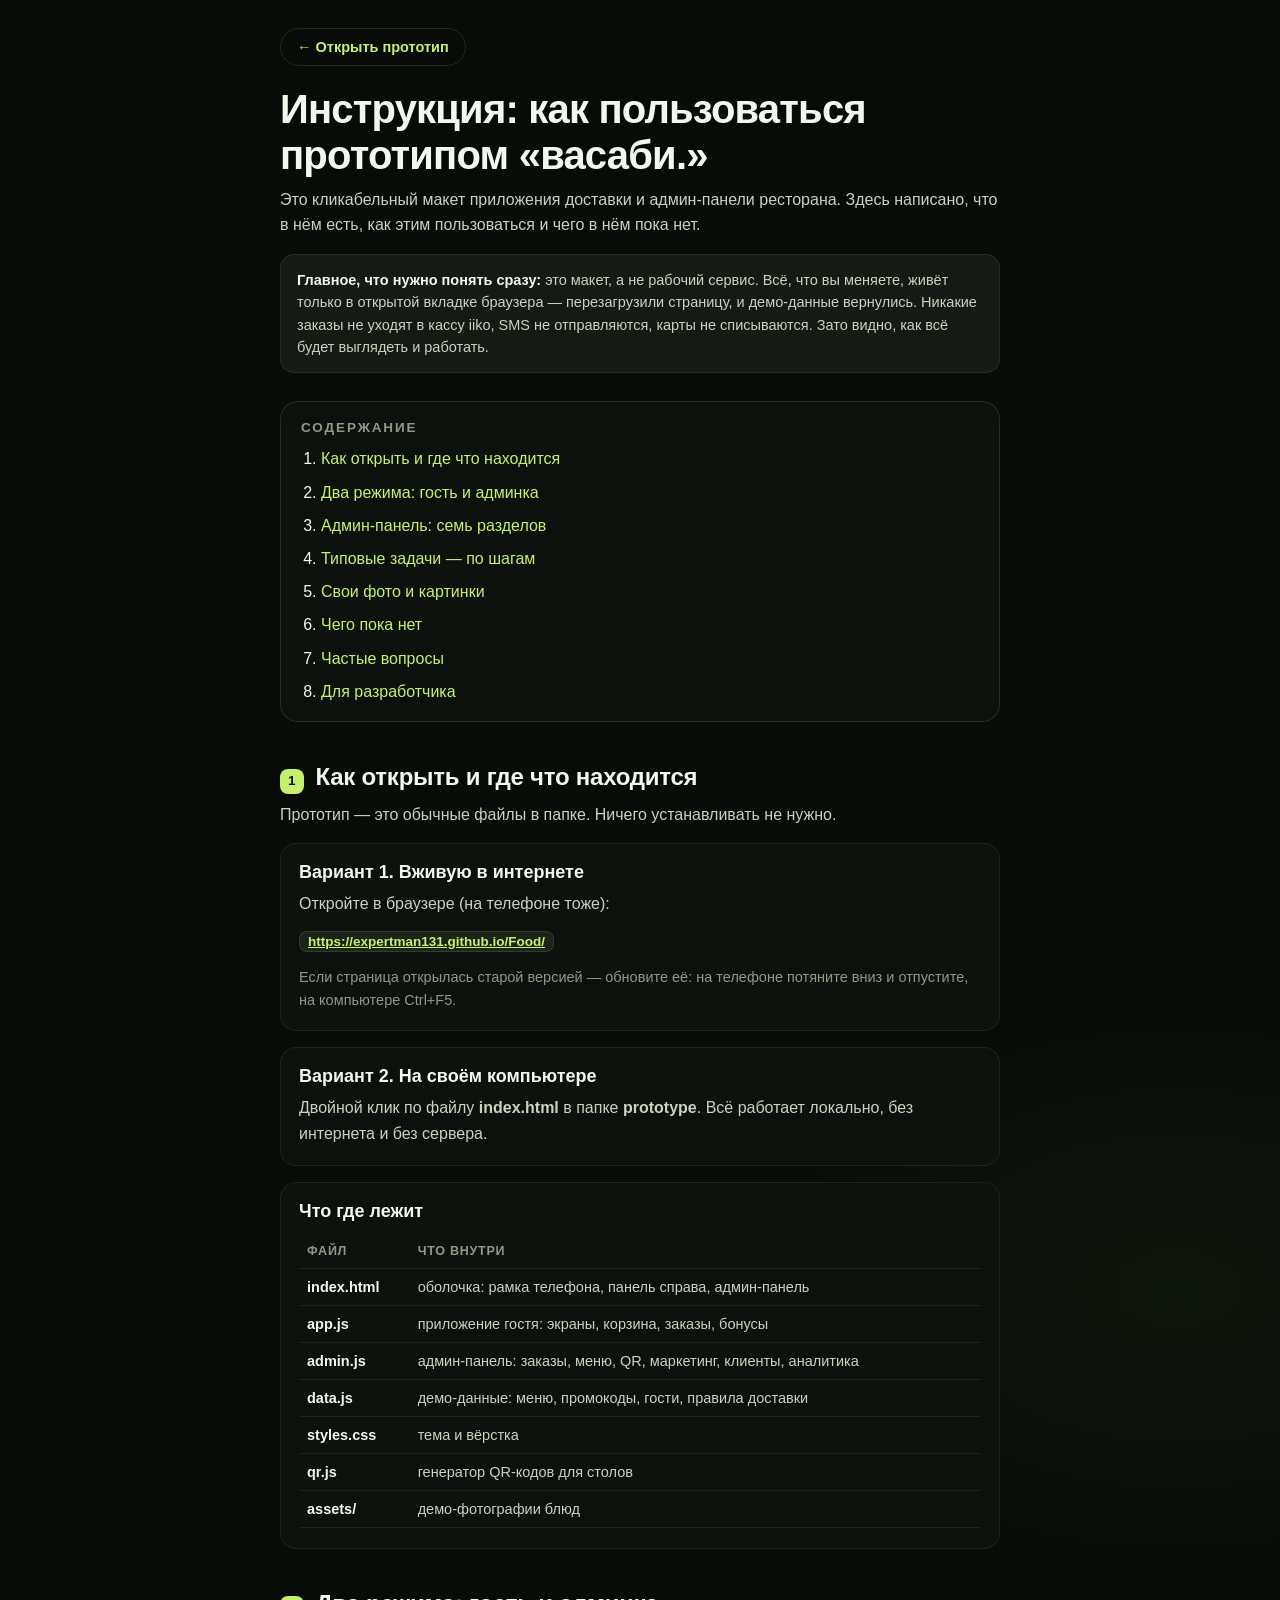
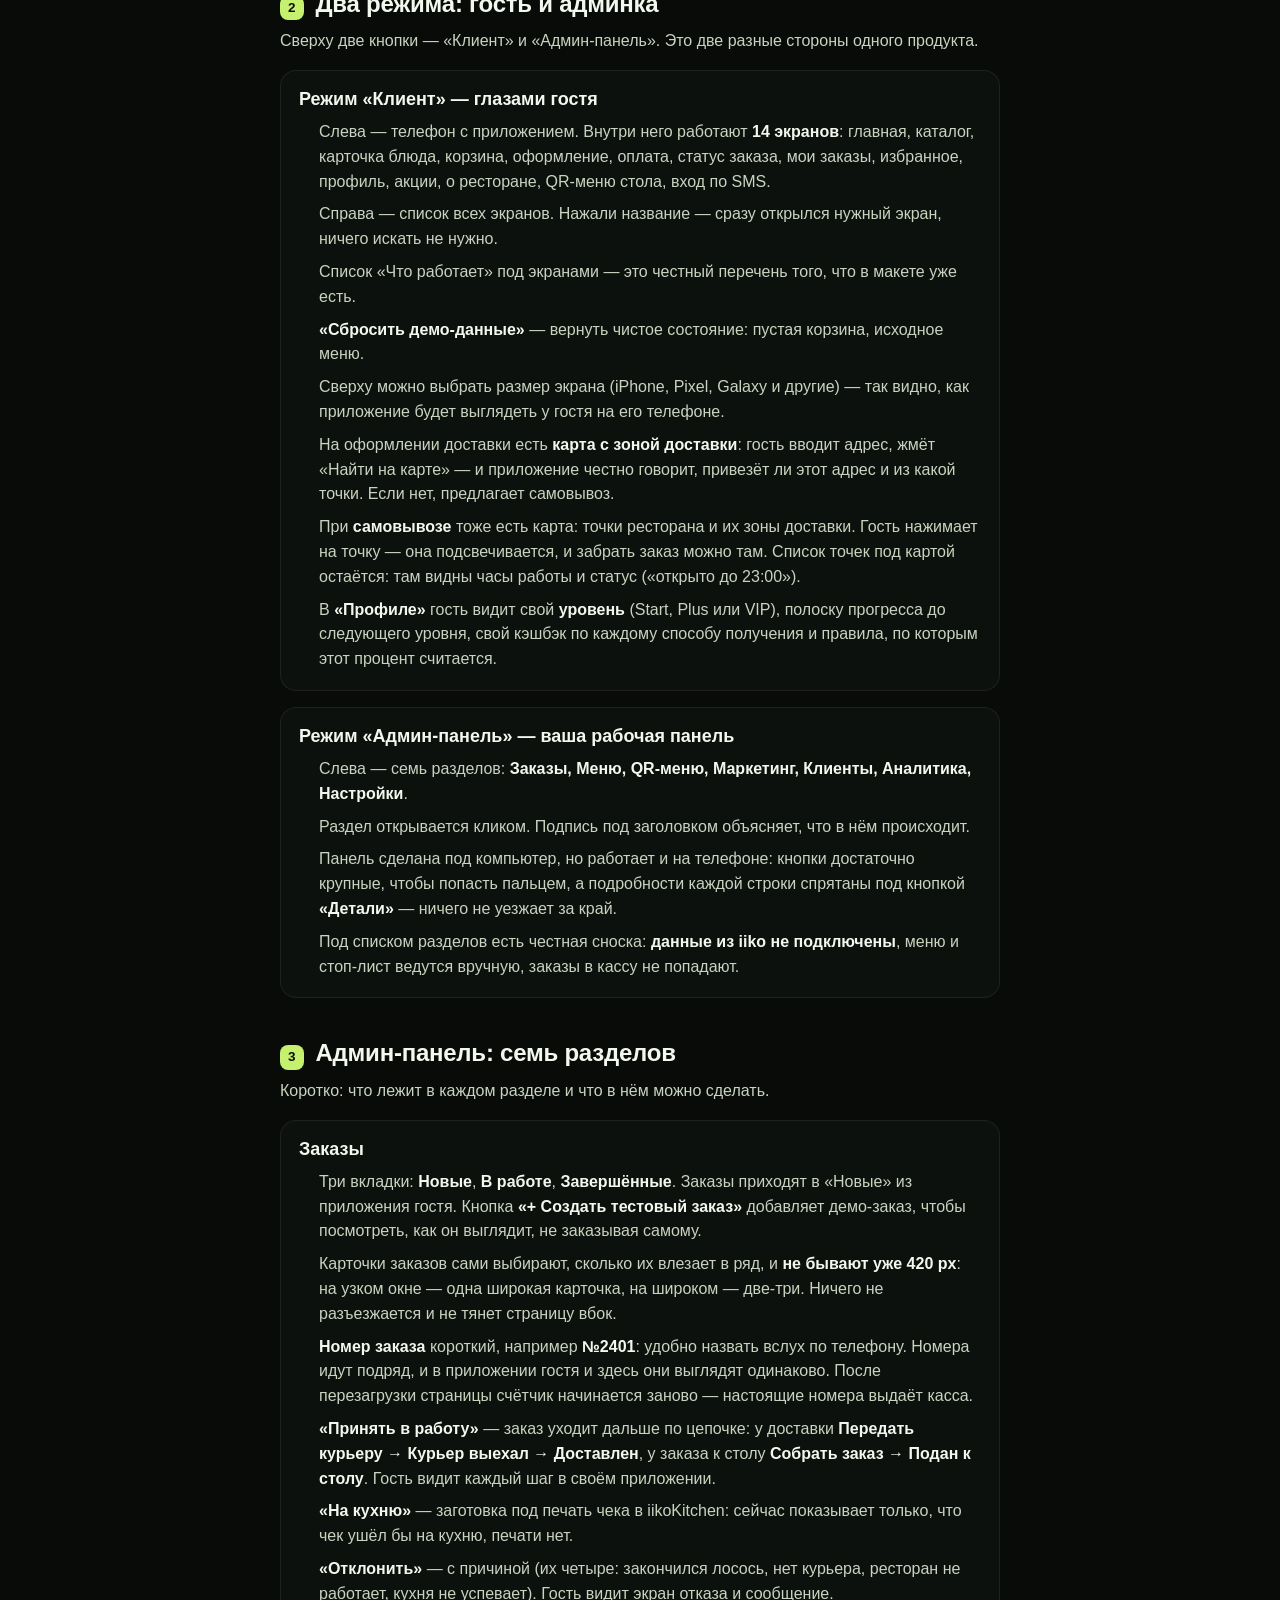
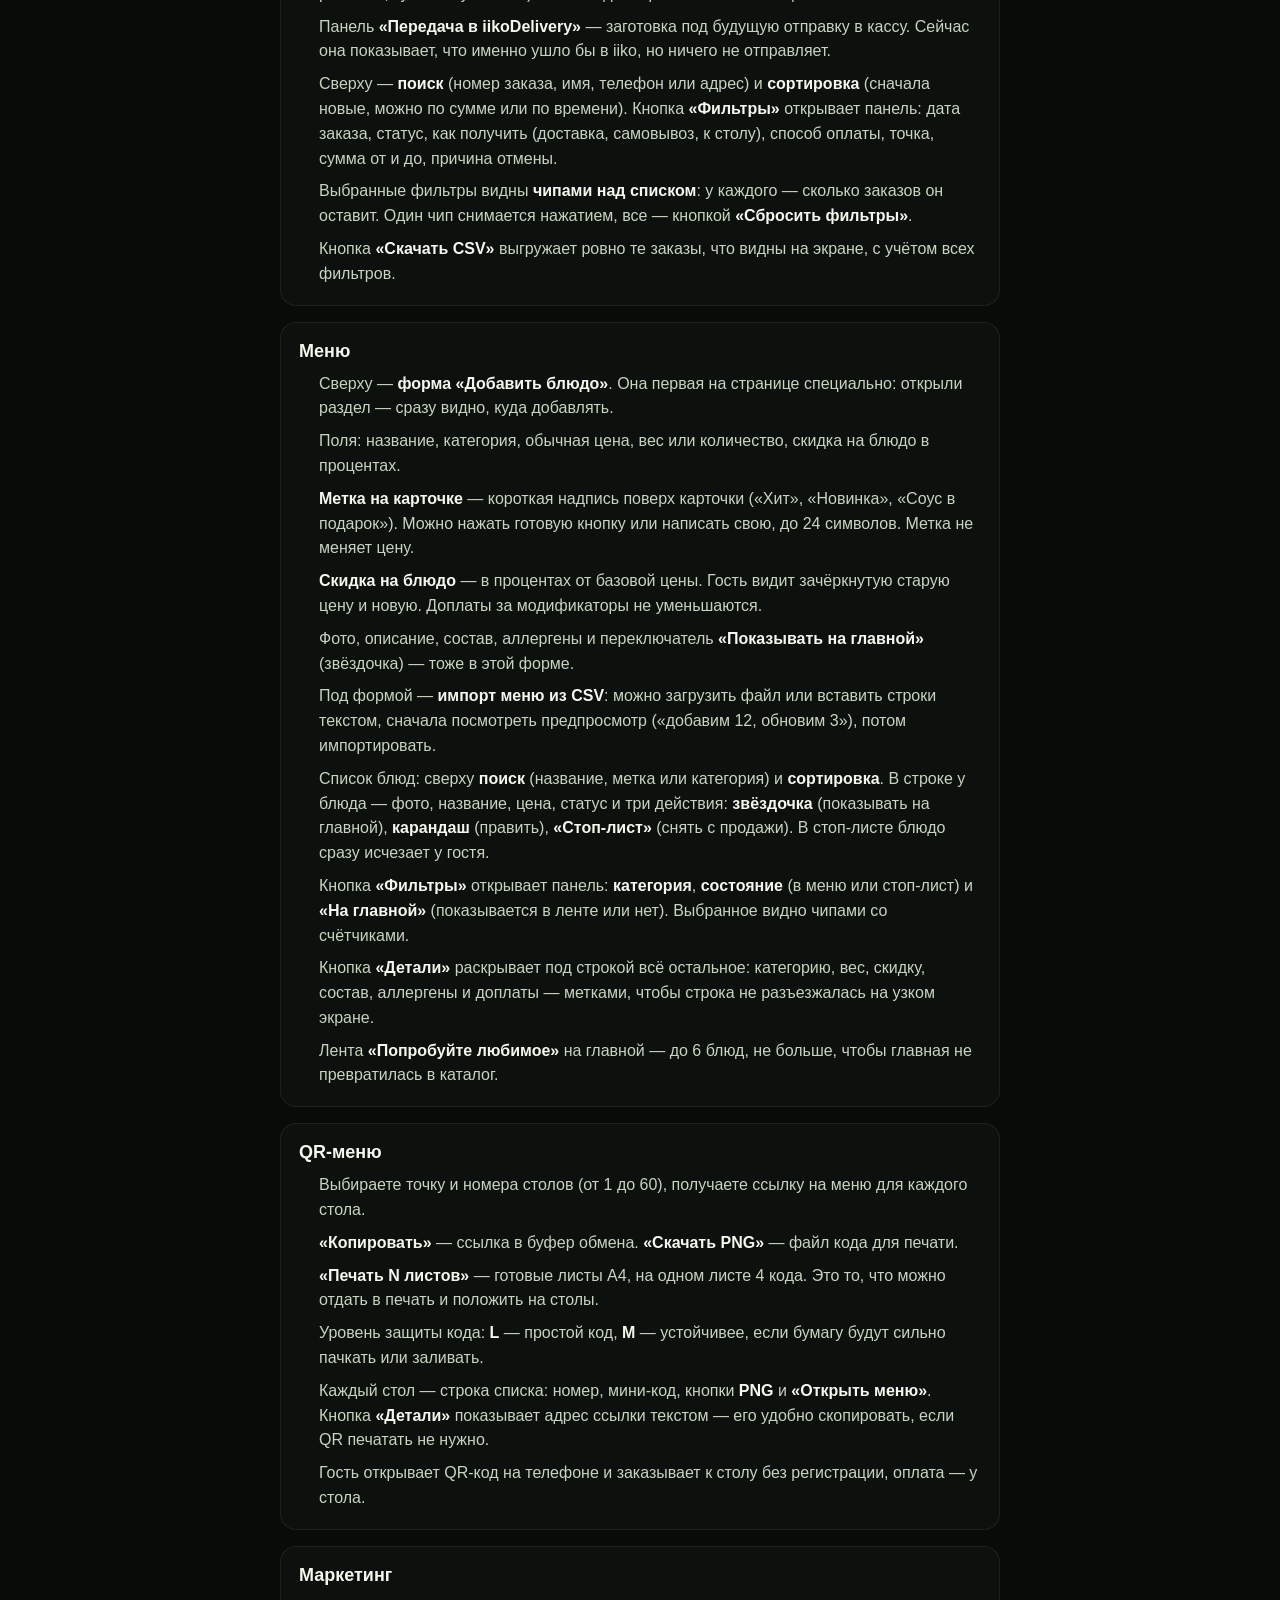
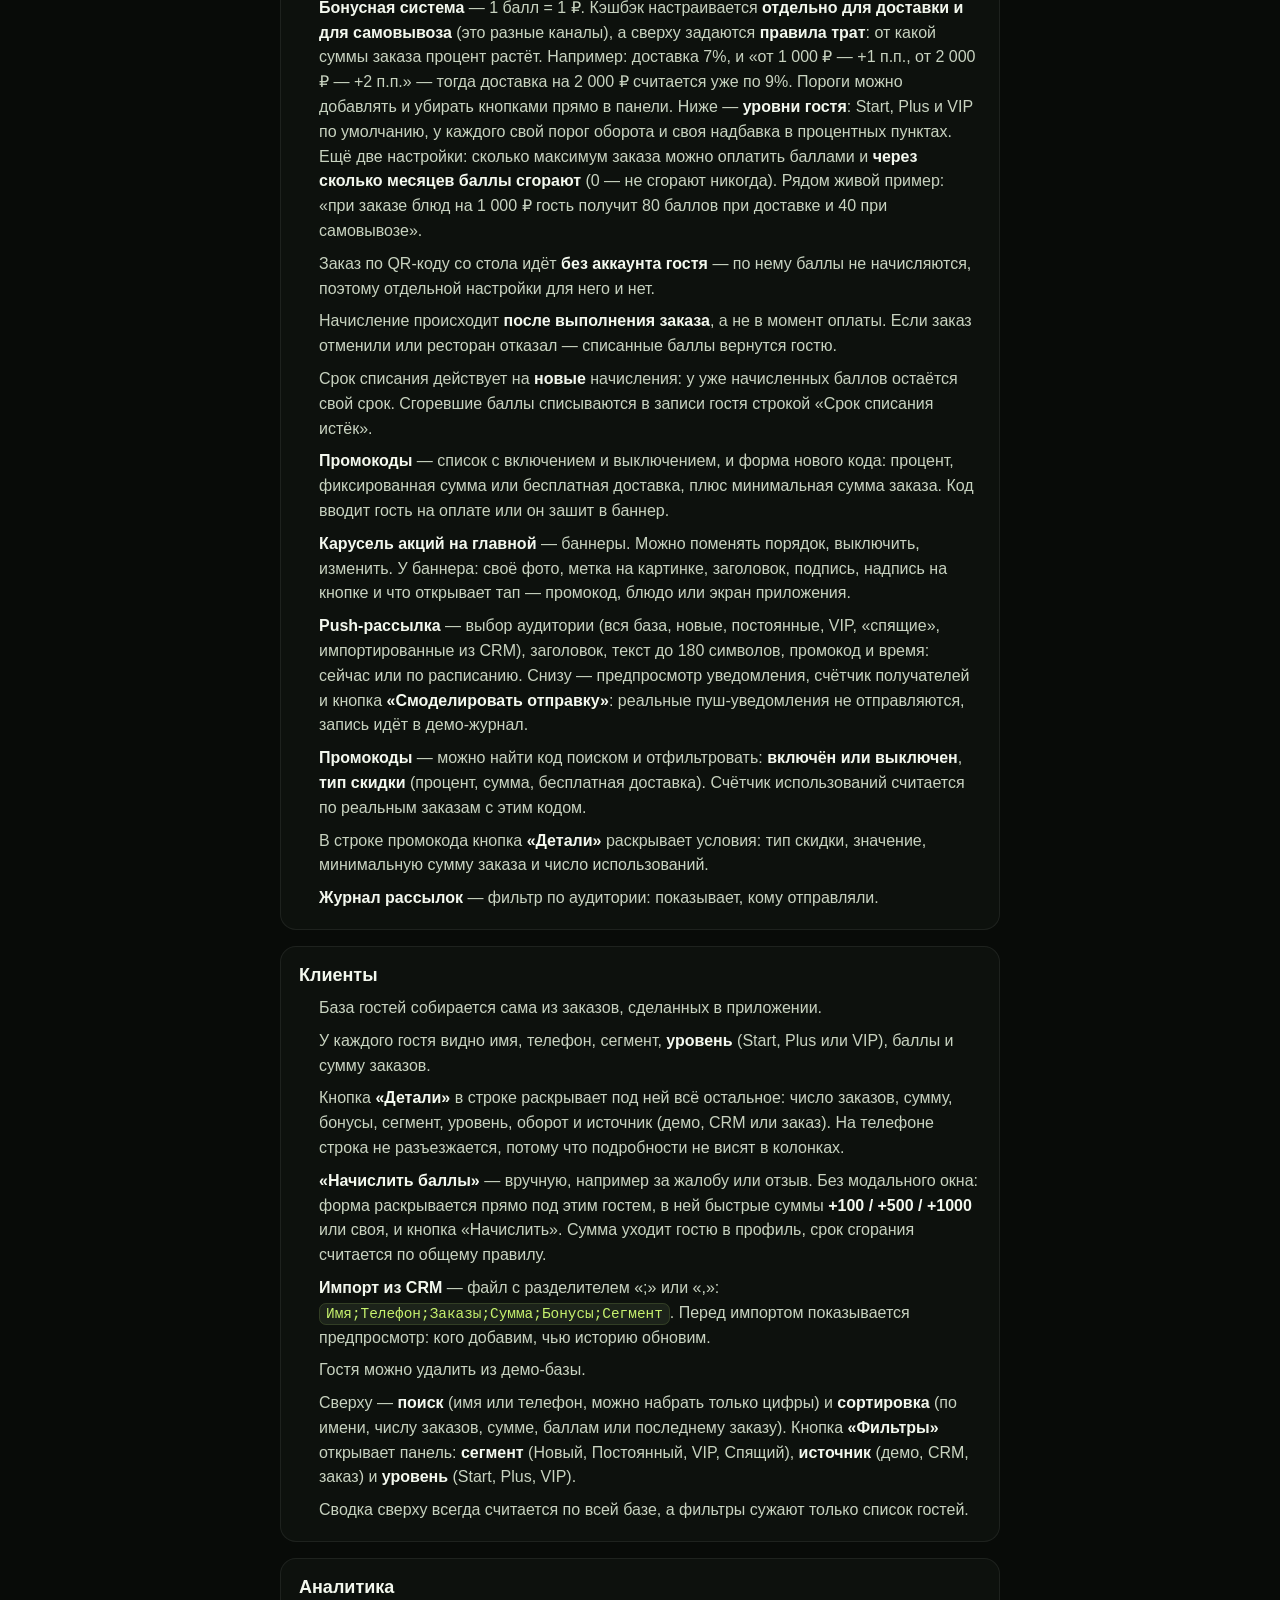
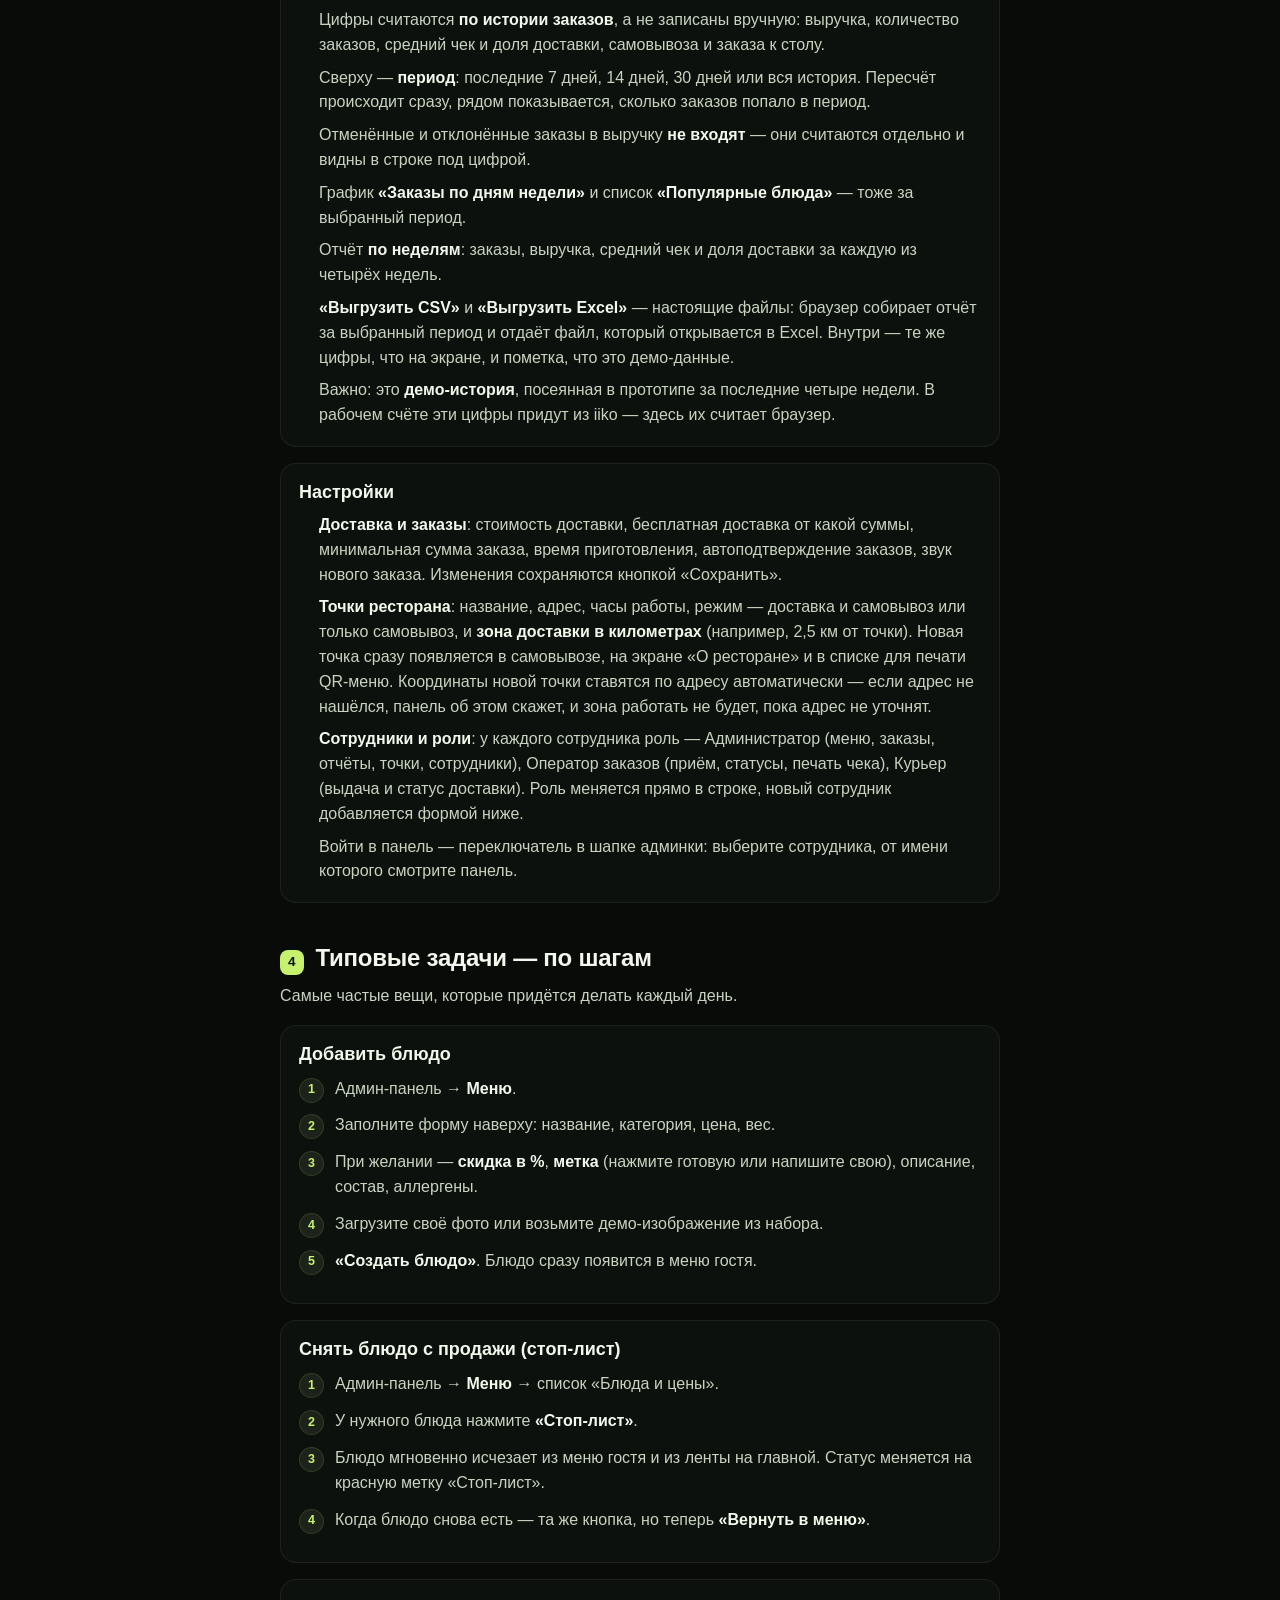
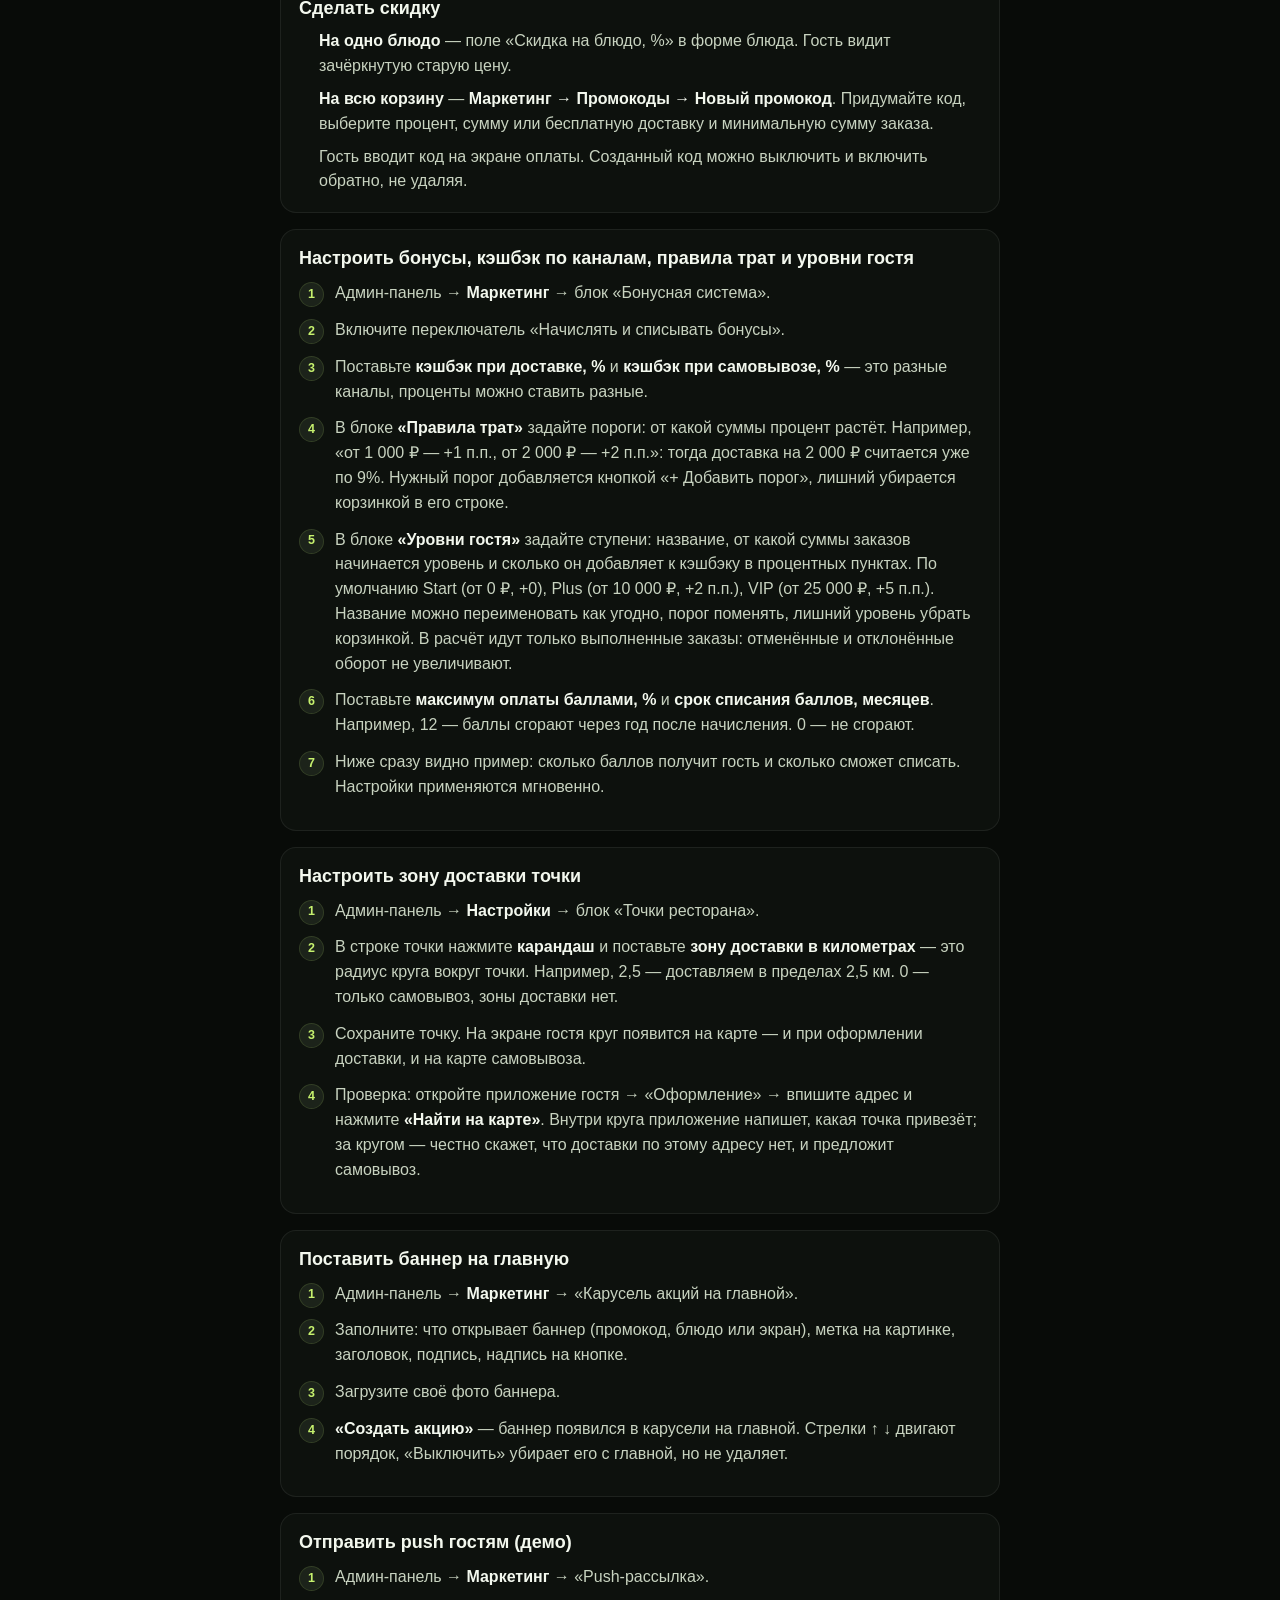
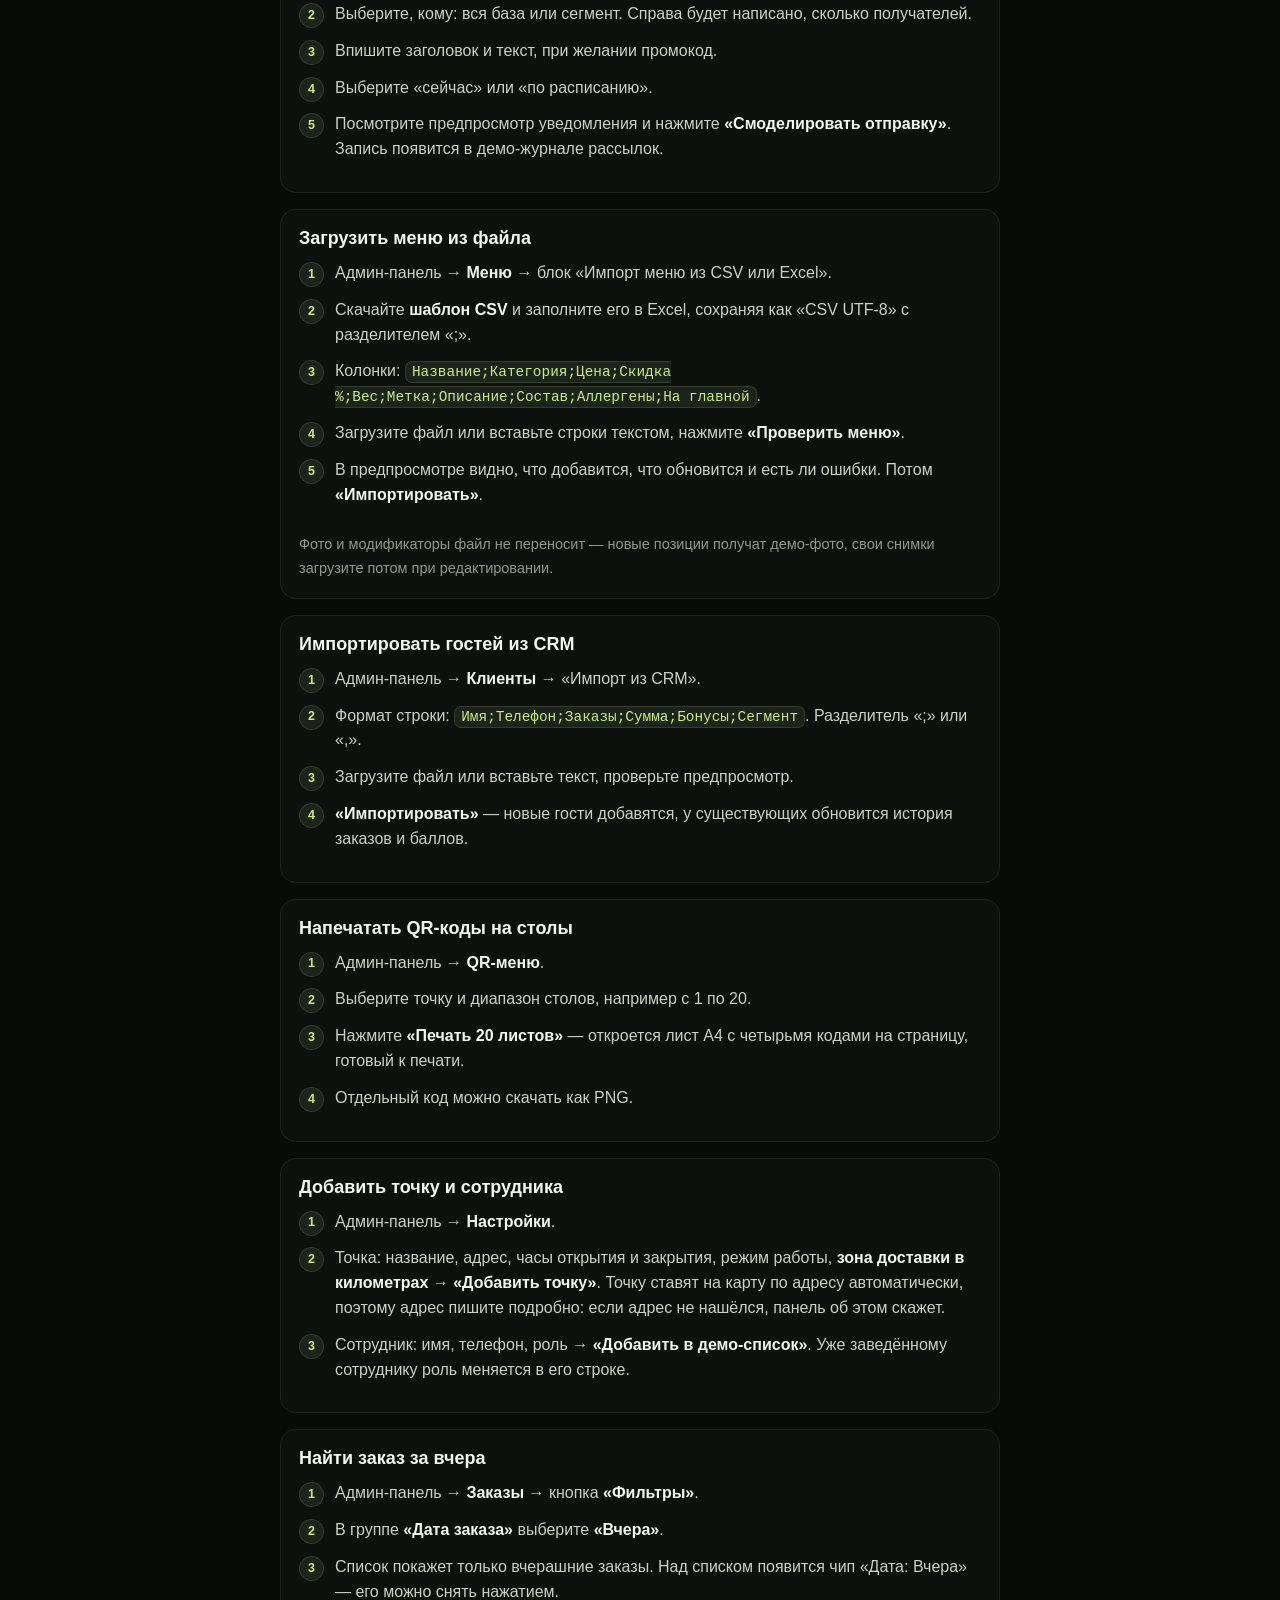
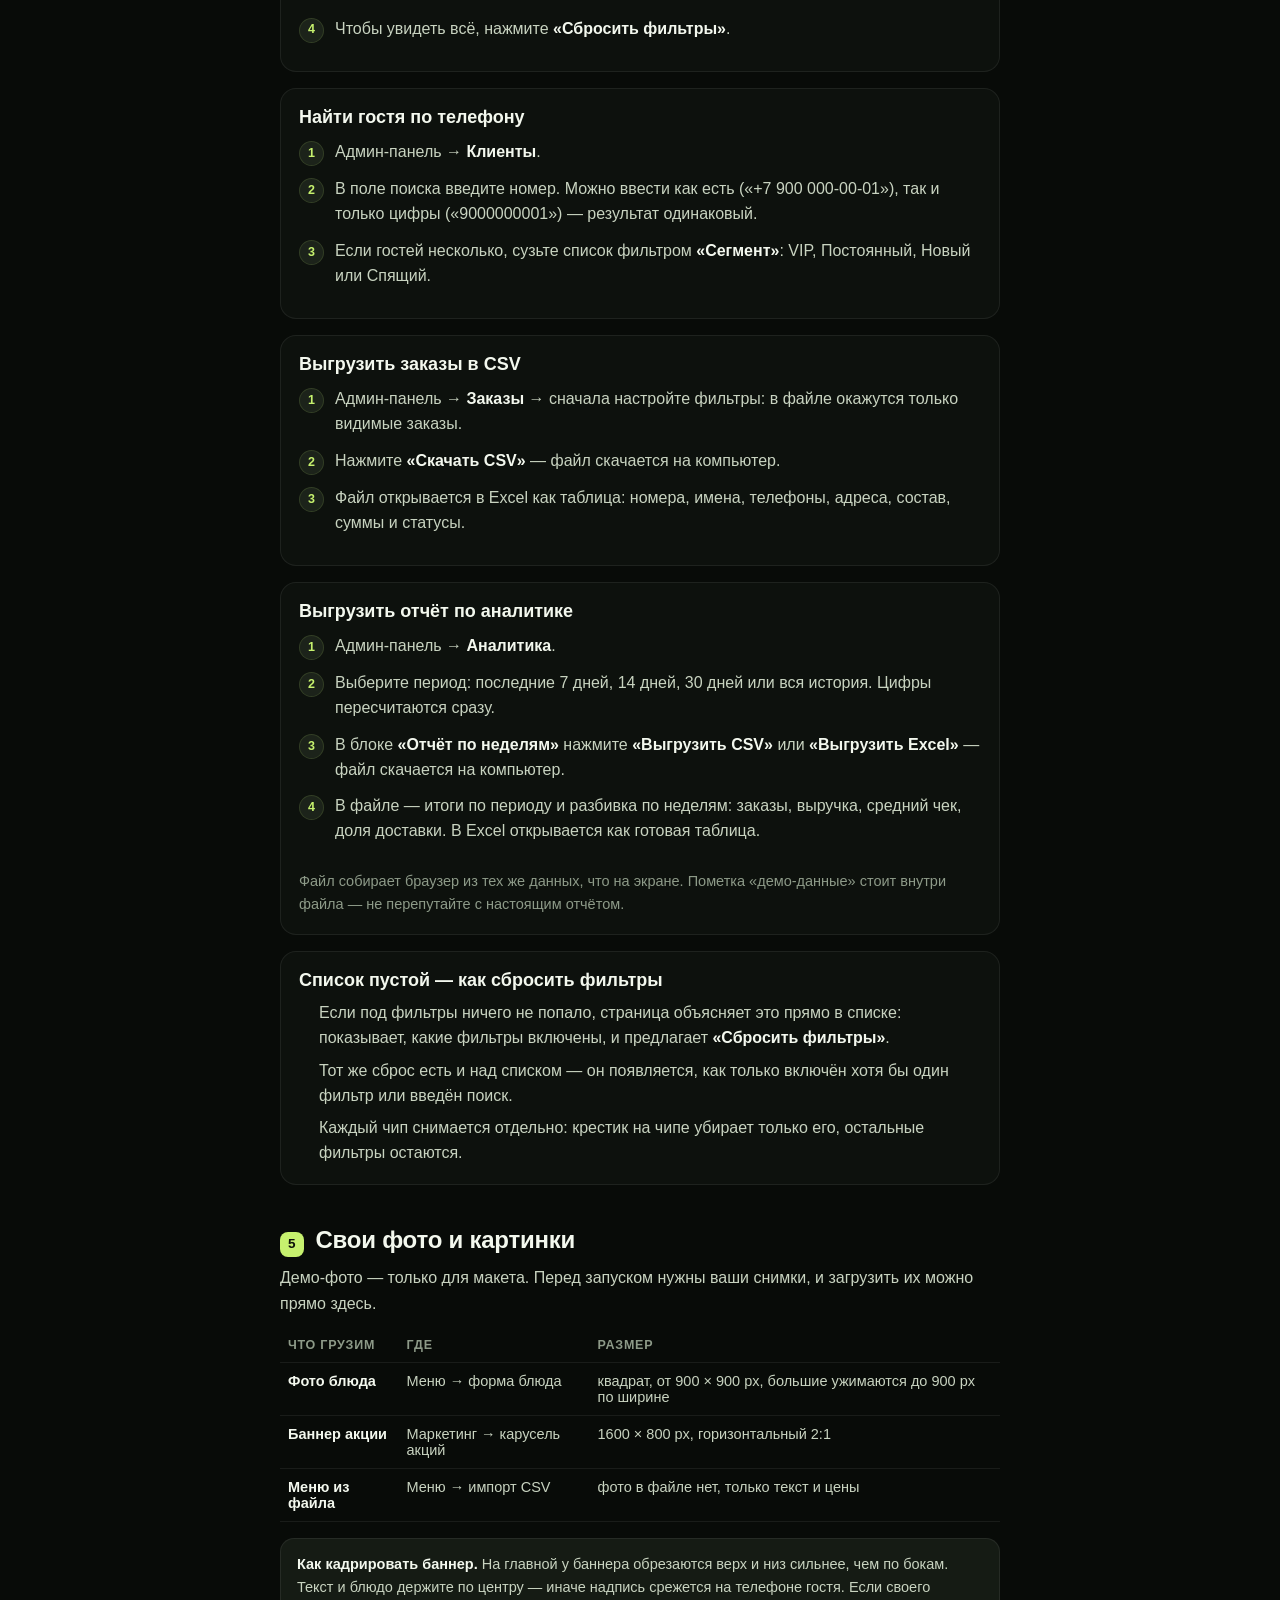
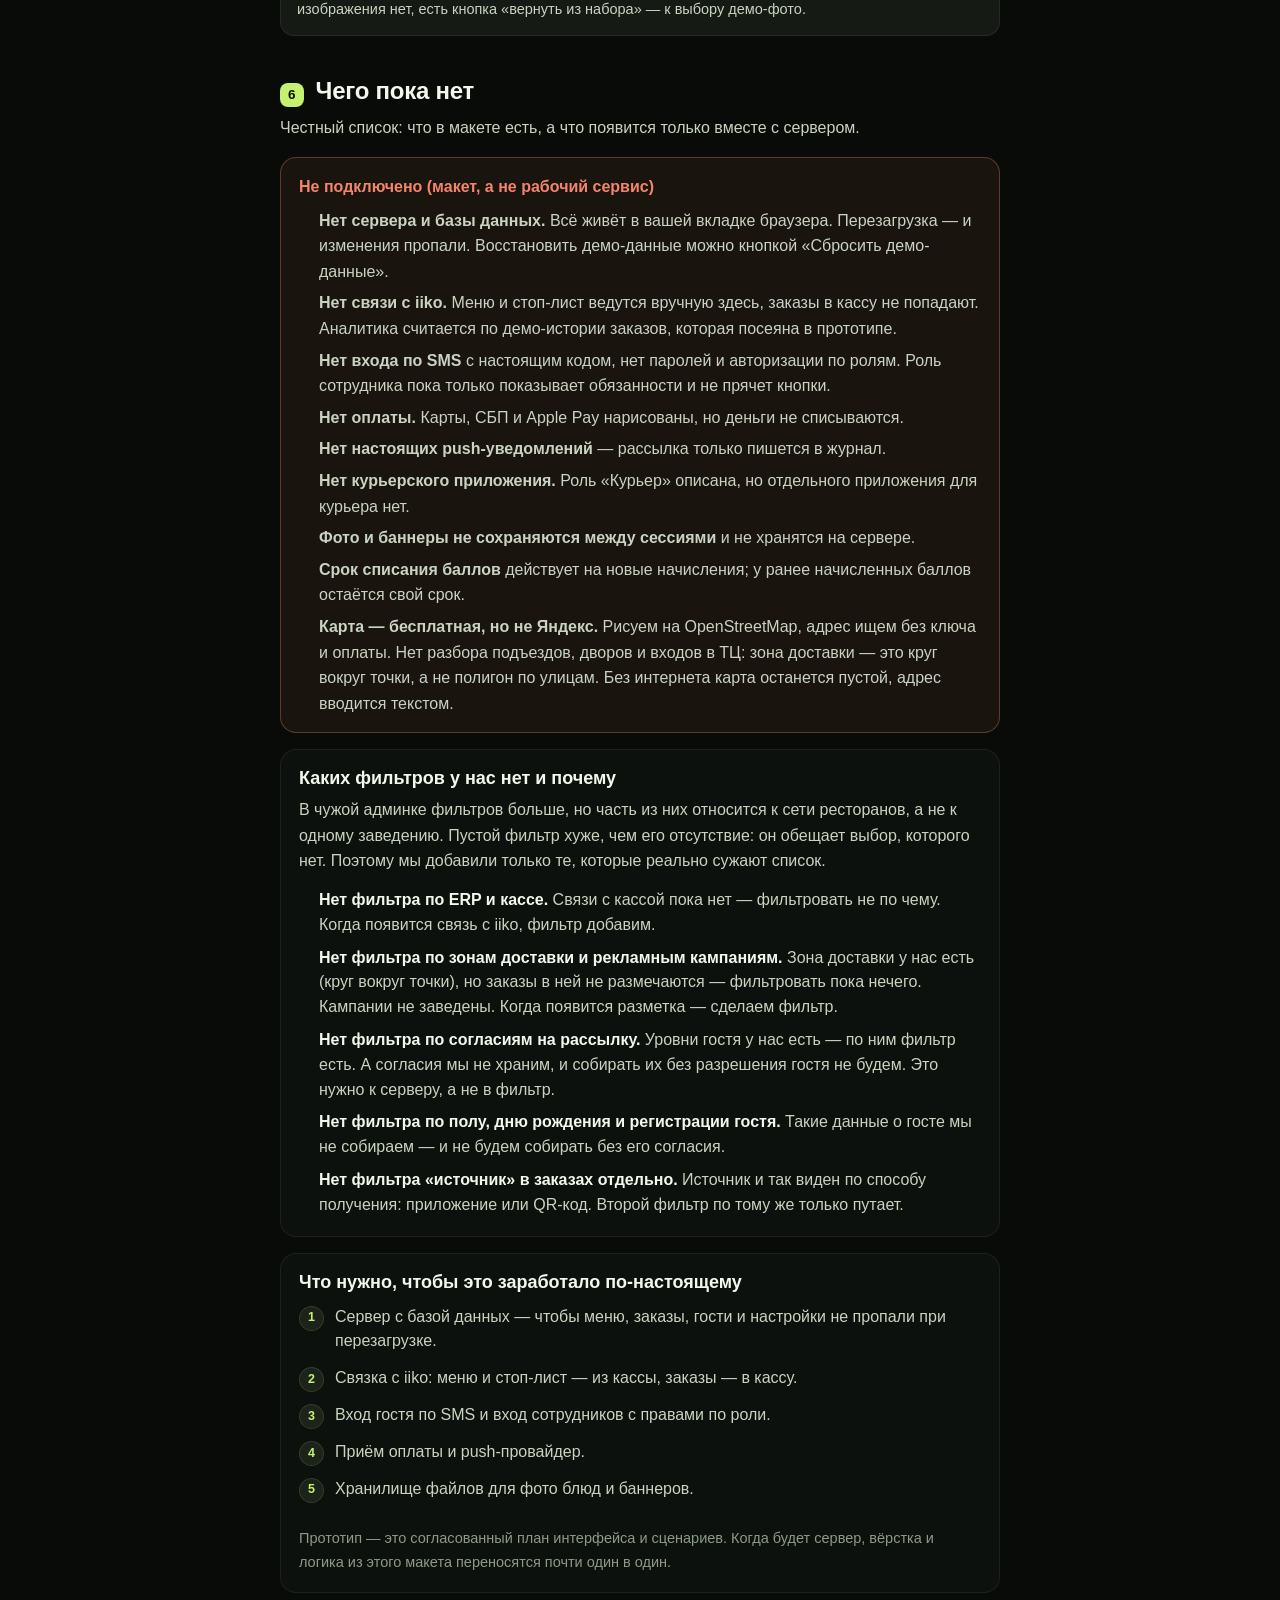
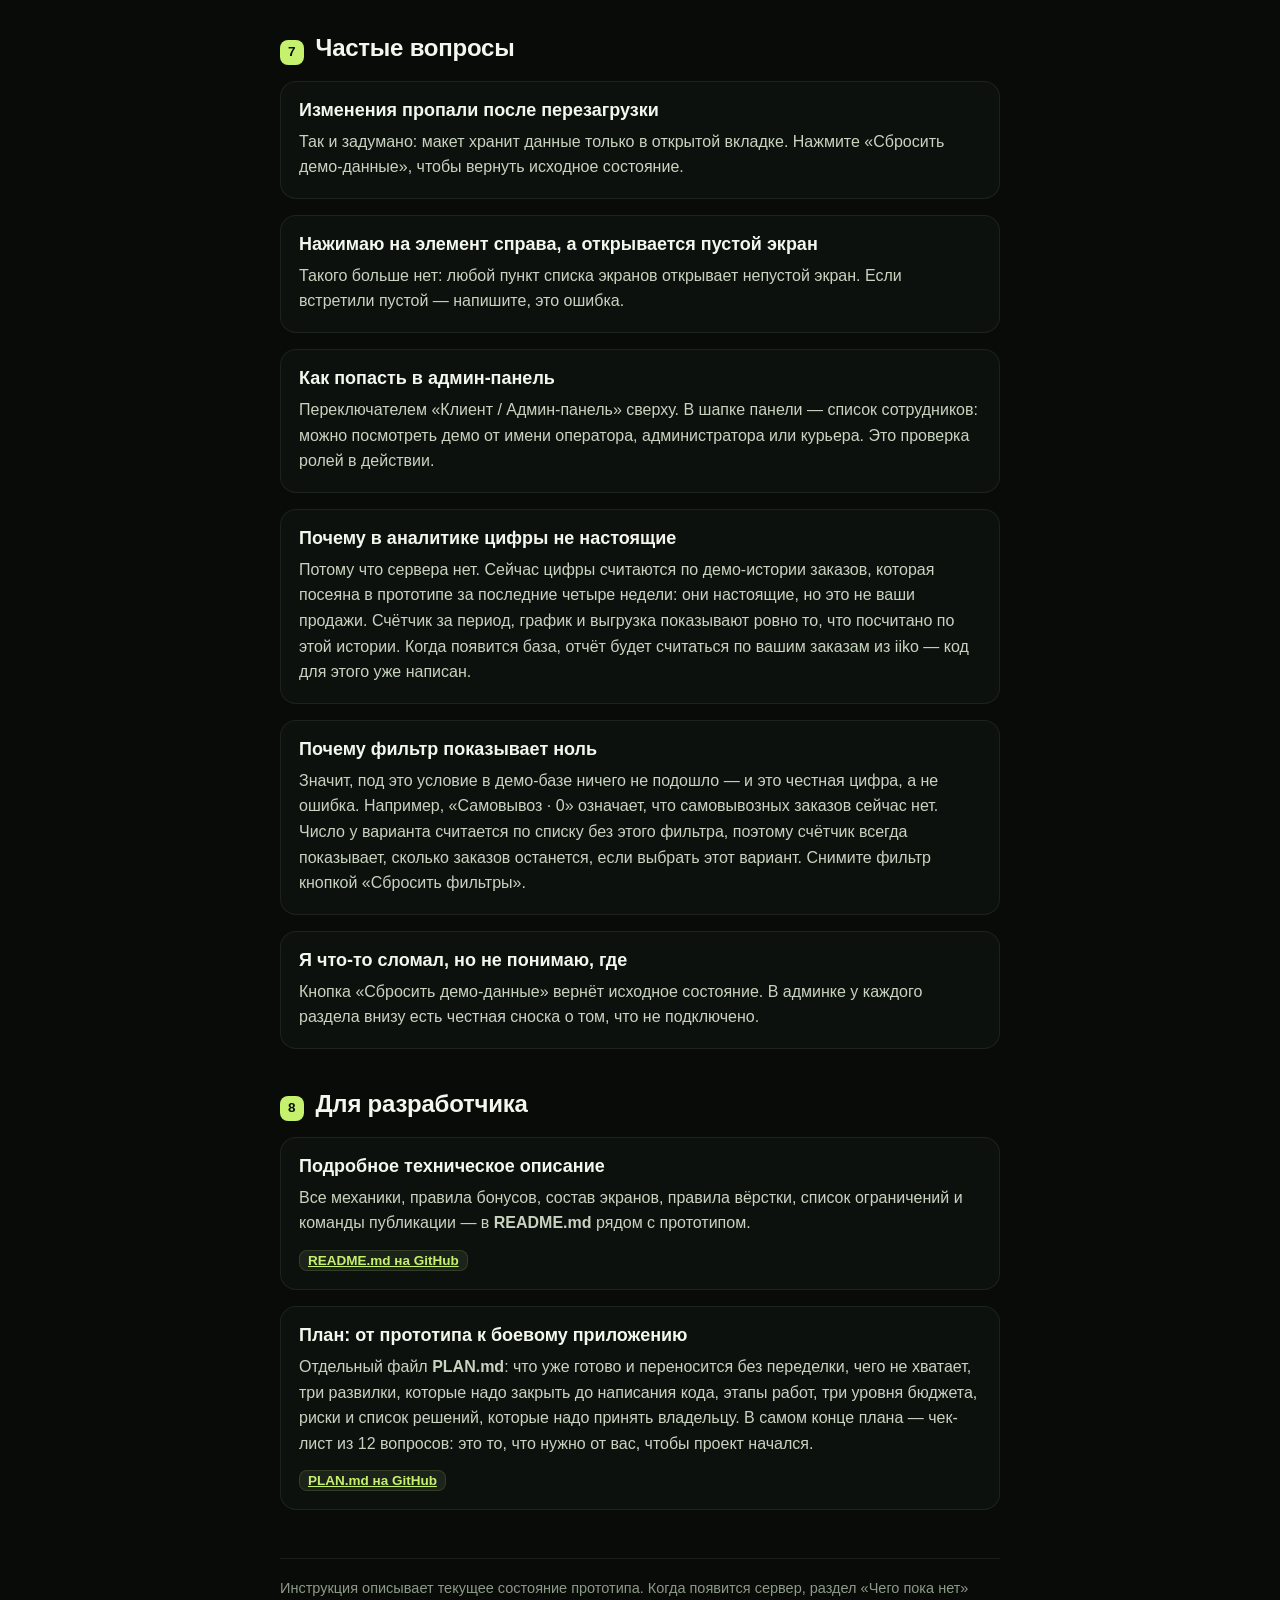
==== commit a8a855ab: "Карта на самовывозе, переключатель сотрудника — в шапку админки На оформлении самовывоза появилась к" ====
--- a/guide.html
+++ b/guide.html
@@ -166,6 +166,7 @@
         <li><b>«Сбросить демо-данные»</b> — вернуть чистое состояние: пустая корзина, исходное меню.</li>
         <li>Сверху можно выбрать размер экрана (iPhone, Pixel, Galaxy и другие) — так видно, как приложение будет выглядеть у гостя на его телефоне.</li>
         <li>На оформлении доставки есть <b>карта с зоной доставки</b>: гость вводит адрес, жмёт «Найти на карте» — и приложение честно говорит, привезёт ли этот адрес и из какой точки. Если нет, предлагает самовывоз.</li>
+        <li>При <b>самовывозе</b> тоже есть карта: точки ресторана и их зоны доставки. Гость нажимает на точку — она подсвечивается, и забрать заказ можно там. Список точек под картой остаётся: там видны часы работы и статус («открыто до 23:00»).</li>
         <li>В <b>«Профиле»</b> гость видит свой <b>уровень</b> (Start, Plus или VIP), полоску прогресса до следующего уровня, свой кэшбэк по каждому способу получения и правила, по которым этот процент считается.</li>
       </ul>
     </div>
@@ -277,7 +278,7 @@
         <li><b>Доставка и заказы</b>: стоимость доставки, бесплатная доставка от какой суммы, минимальная сумма заказа, время приготовления, автоподтверждение заказов, звук нового заказа. Изменения сохраняются кнопкой «Сохранить».</li>
         <li><b>Точки ресторана</b>: название, адрес, часы работы, режим — доставка и самовывоз или только самовывоз, и <b>зона доставки в километрах</b> (например, 2,5 км от точки). Новая точка сразу появляется в самовывозе, на экране «О ресторане» и в списке для печати QR-меню. Координаты новой точки ставятся по адресу автоматически — если адрес не нашёлся, панель об этом скажет, и зона работать не будет, пока адрес не уточнят.</li>
         <li><b>Сотрудники и роли</b>: у каждого сотрудника роль — Администратор (меню, заказы, отчёты, точки, сотрудники), Оператор заказов (приём, статусы, печать чека), Курьер (выдача и статус доставки). Роль меняется прямо в строке, новый сотрудник добавляется формой ниже.</li>
-        <li>Войти в панель из приложения гостя: «Профиль» → «Доступ сотрудника».</li>
+        <li>Войти в панель — переключатель в шапке админки: выберите сотрудника, от имени которого смотрите панель.</li>
       </ul>
     </div>
   </section>
@@ -334,7 +335,7 @@
       <ol class="g-steps">
         <li>Админ-панель → <b>Настройки</b> → блок «Точки ресторана».</li>
         <li>В строке точки нажмите <b>карандаш</b> и поставьте <b>зону доставки в километрах</b> — это радиус круга вокруг точки. Например, 2,5 — доставляем в пределах 2,5 км. 0 — только самовывоз, зоны доставки нет.</li>
-        <li>Сохраните точку. На экране гостя круг появится на карте при оформлении доставки.</li>
+        <li>Сохраните точку. На экране гостя круг появится на карте — и при оформлении доставки, и на карте самовывоза.</li>
         <li>Проверка: откройте приложение гостя → «Оформление» → впишите адрес и нажмите <b>«Найти на карте»</b>. Внутри круга приложение напишет, какая точка привезёт; за кругом — честно скажет, что доставки по этому адресу нет, и предложит самовывоз.</li>
       </ol>
     </div>
@@ -518,8 +519,8 @@
       <p style="color:var(--soft);font-size:var(--fs-16);line-height:1.6;margin:0 0 var(--sp-14)">Такого больше нет: любой пункт списка экранов открывает непустой экран. Если встретили пустой — напишите, это ошибка.</p>
     </div>
     <div class="g-card">
-      <h3>Как попасть в админ-панель с телефона гостя</h3>
-      <p style="color:var(--soft);font-size:var(--fs-16);line-height:1.6;margin:0 0 var(--sp-14)">В приложении гостя: «Профиль» → «Доступ сотрудника». Это проверка ролей в действии.</p>
+      <h3>Как попасть в админ-панель</h3>
+      <p style="color:var(--soft);font-size:var(--fs-16);line-height:1.6;margin:0 0 var(--sp-14)">Переключателем «Клиент / Админ-панель» сверху. В шапке панели — список сотрудников: можно посмотреть демо от имени оператора, администратора или курьера. Это проверка ролей в действии.</p>
     </div>
     <div class="g-card">
       <h3>Почему в аналитике цифры не настоящие</h3>
--- a/styles.css
+++ b/styles.css
@@ -909,6 +909,9 @@
 .a-staff-row{align-items:flex-start;gap:var(--sp-12);}
 .a-role-select{flex:0 1 190px;min-width:150px;}
 .a-role-select .input-plain{width:100%;font-size:var(--fs-12);}
+/* переключатель сотрудника в шапке панели */
+.a-staff-switch{flex:0 1 230px;min-width:170px;}
+.a-staff-switch .input-plain{width:100%;font-size:var(--fs-12);padding:9px 10px;min-height:38px;}
 .a-pill{
   display:inline-flex;align-items:center;gap:var(--sp-6);border-radius:999px;padding:var(--sp-6) var(--sp-12);
   font-size:var(--fs-12);font-weight:600;background:var(--surface-2);color:var(--soft);
@@ -1323,6 +1326,7 @@
   .a-banner-thumb{width:100%;}
   .a-banner-info{width:100%;}
   .a-role-select{flex:1 1 100%;min-width:0;width:100%;}
+  .a-staff-switch{flex:1 1 100%;min-width:0;width:100%;}
   /* фильтры: поиск занимает всю ширину, счётчик и кнопка — в свои строки */
   .a-toolbar-search{flex:1 1 100%;max-width:none;}
   .a-toolbar-sort{flex:1 1 auto;max-width:none;}
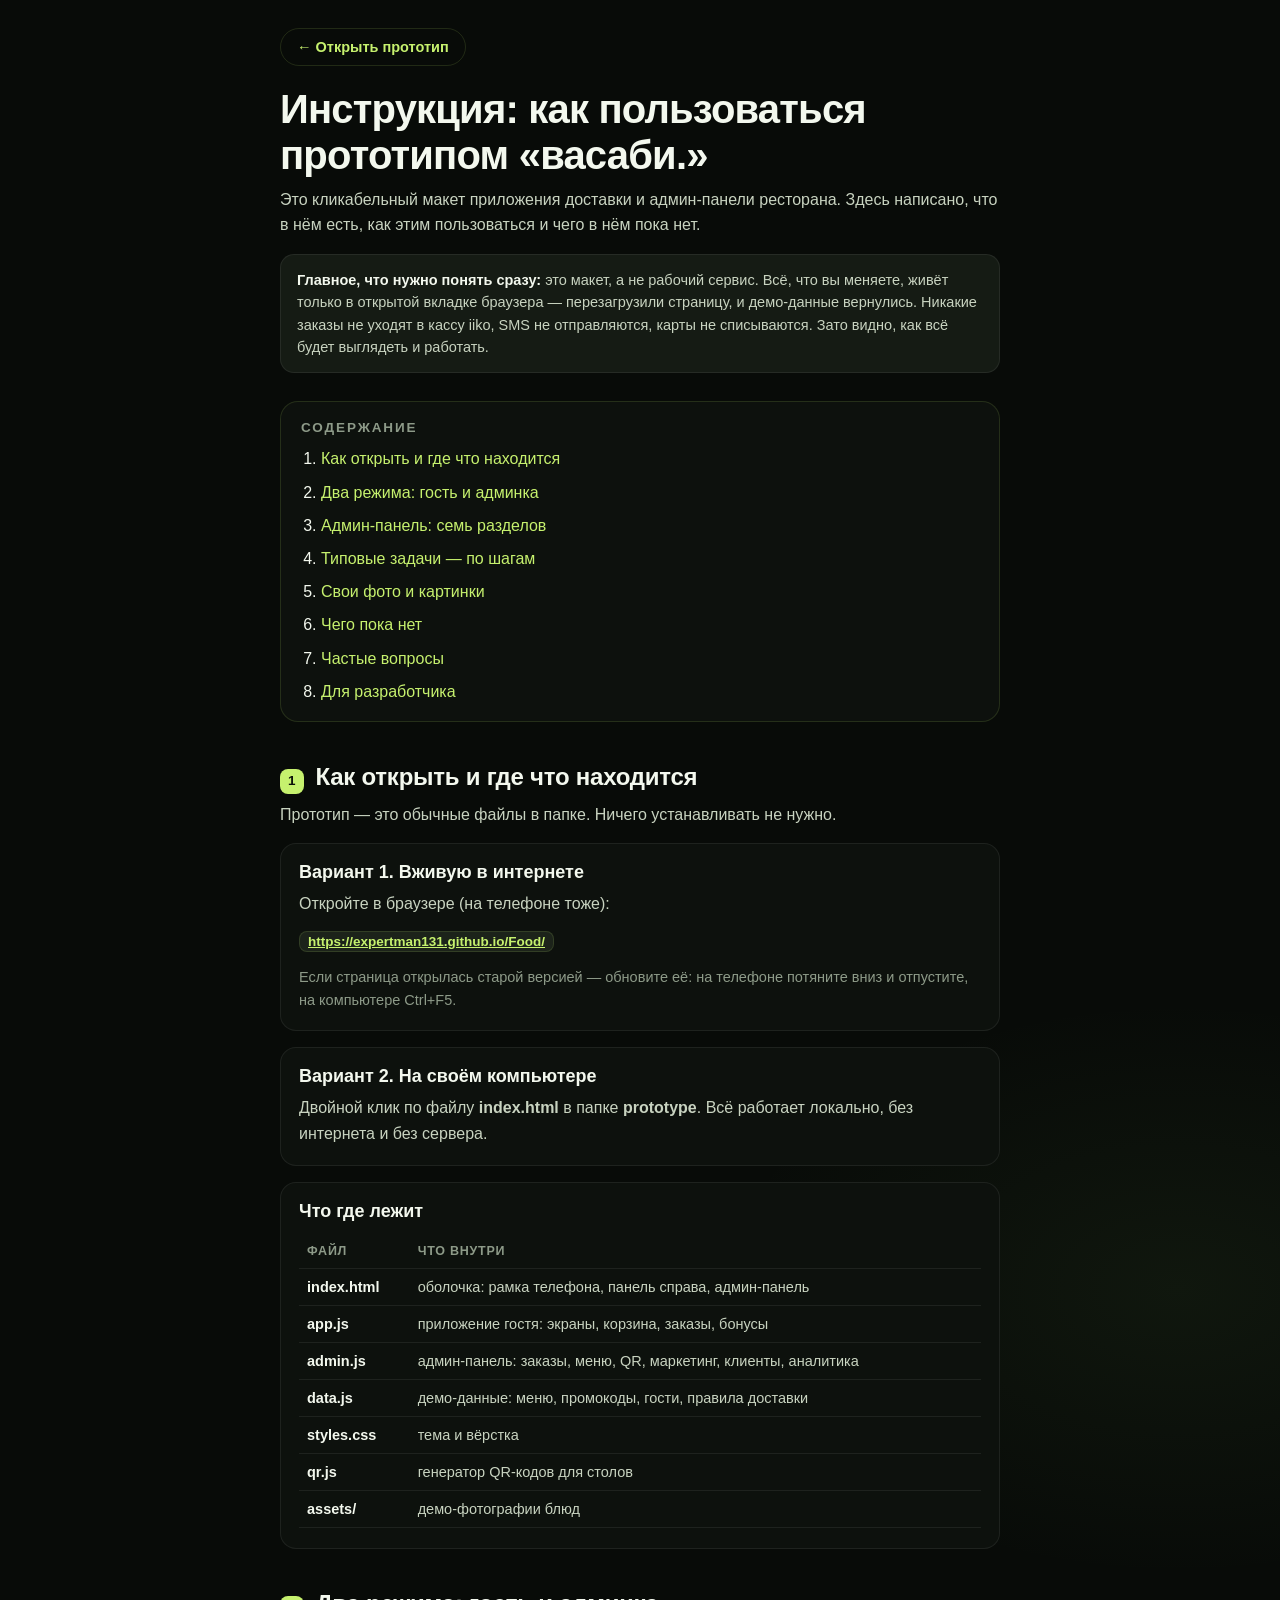
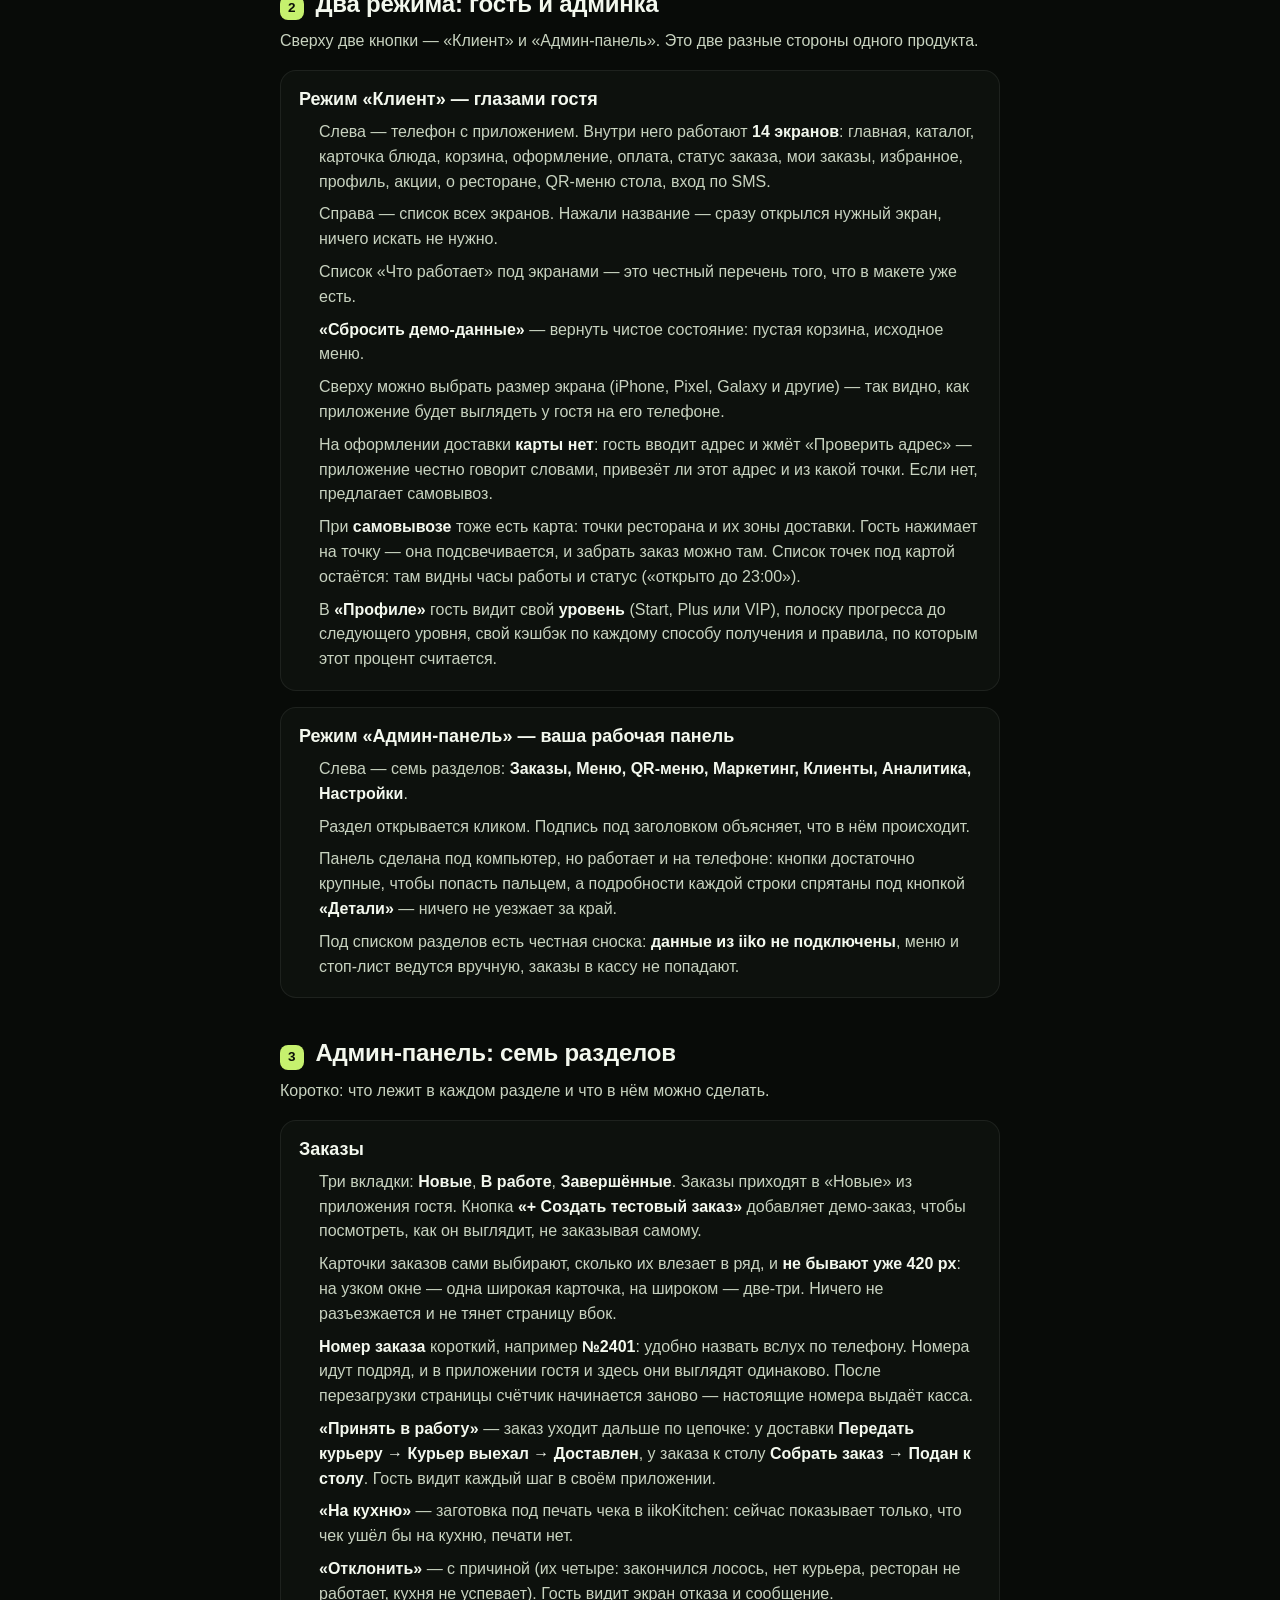
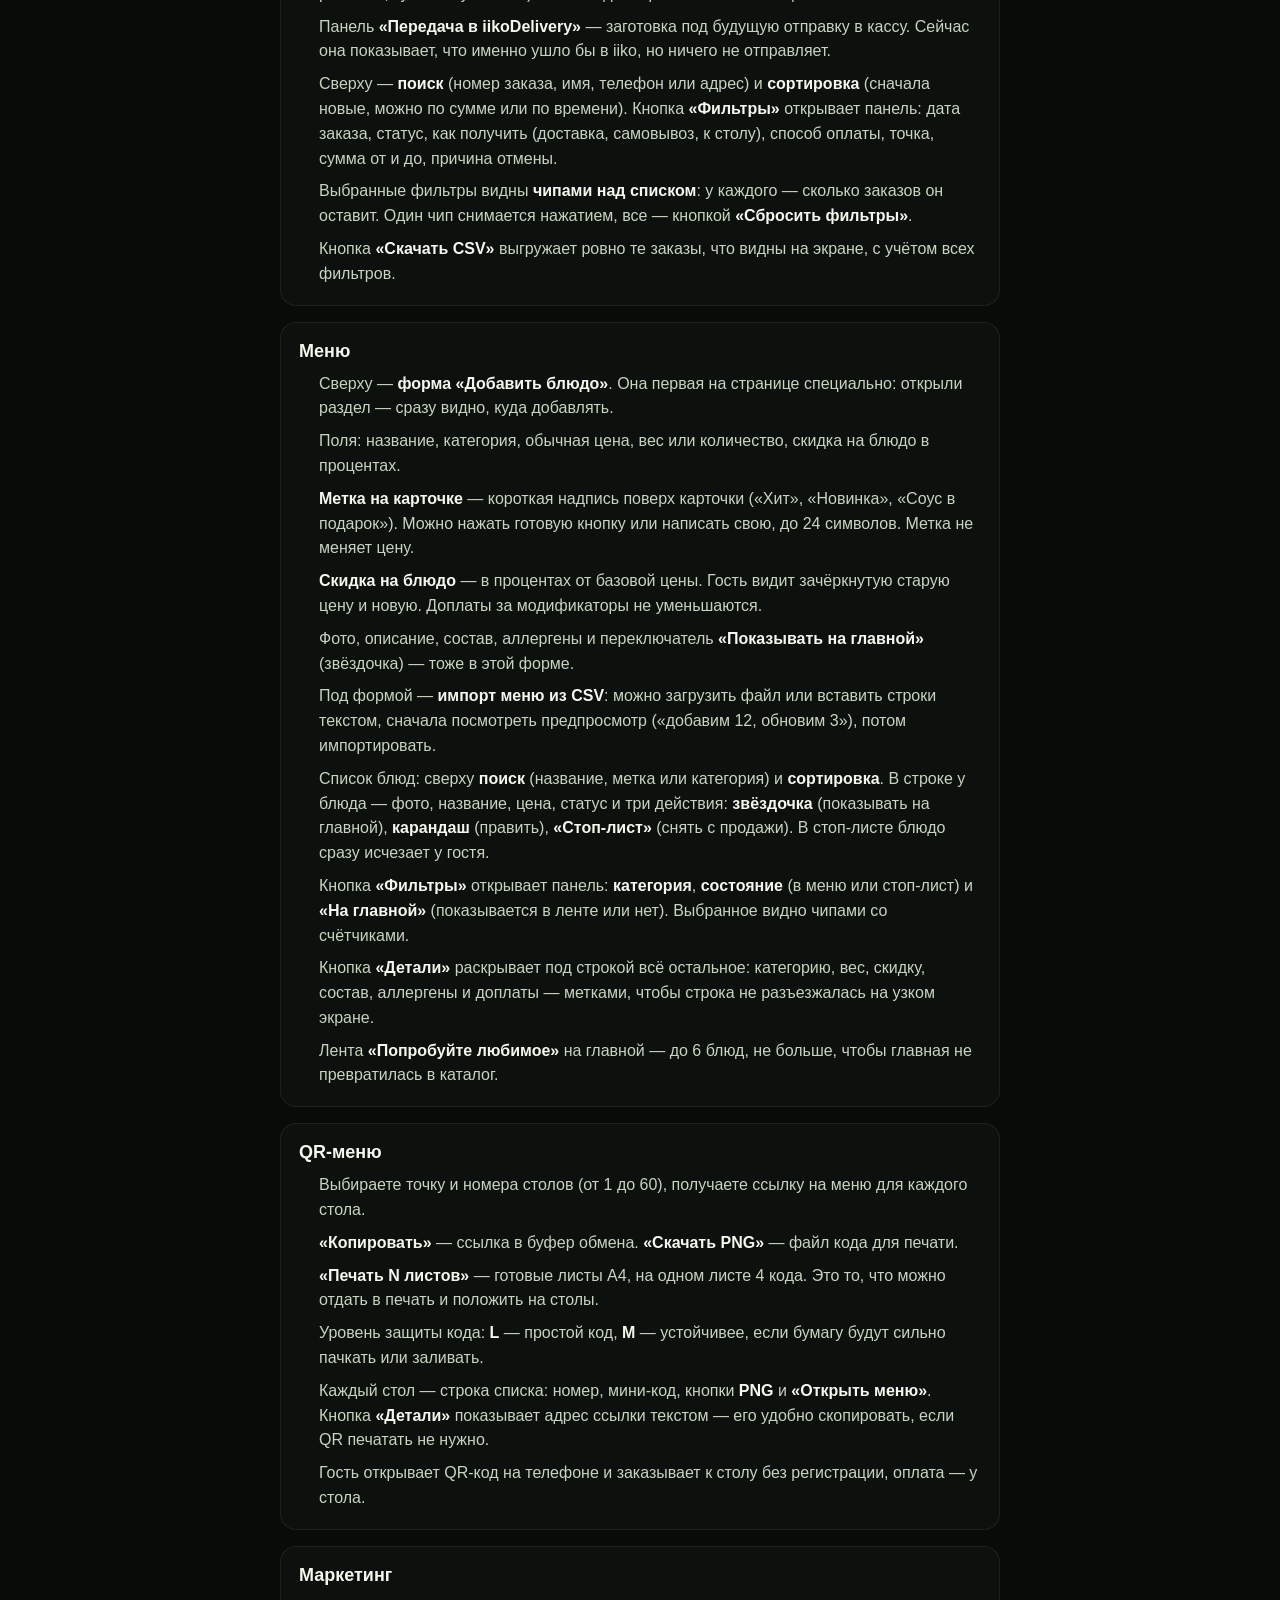
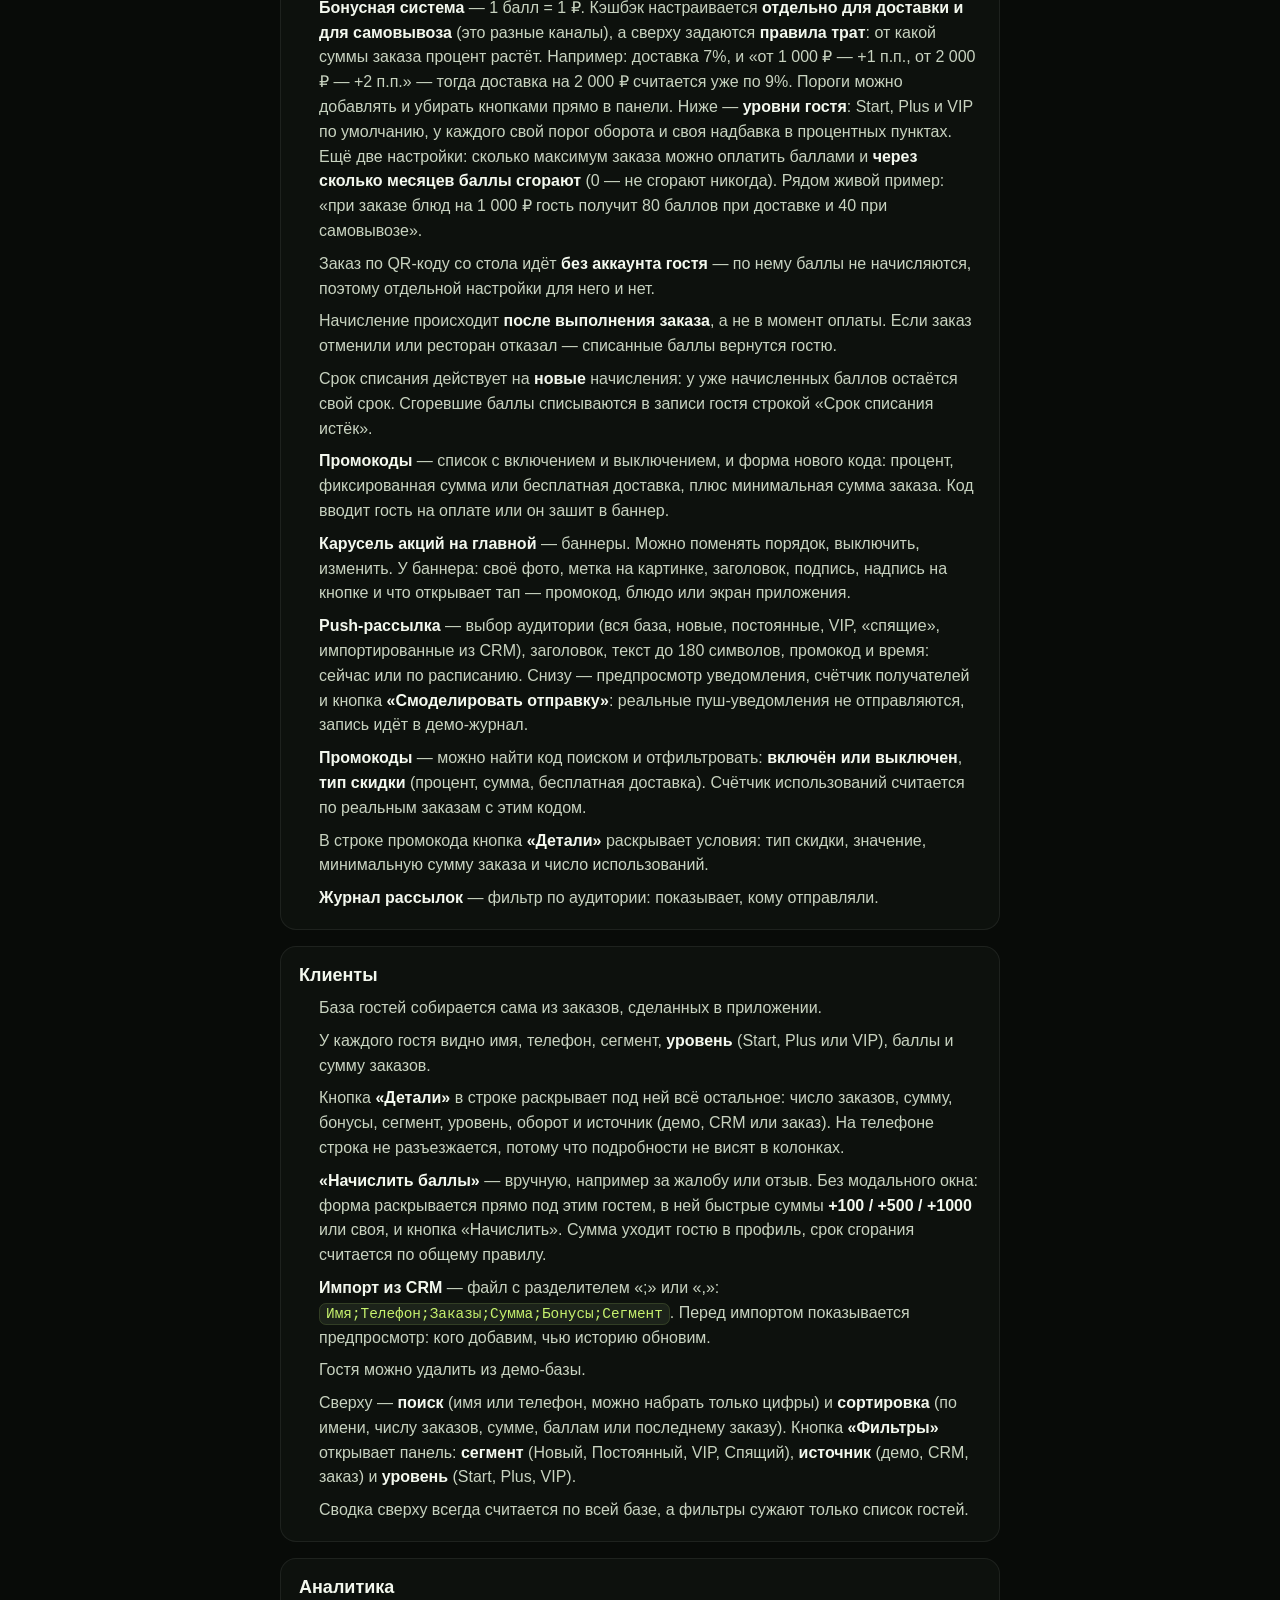
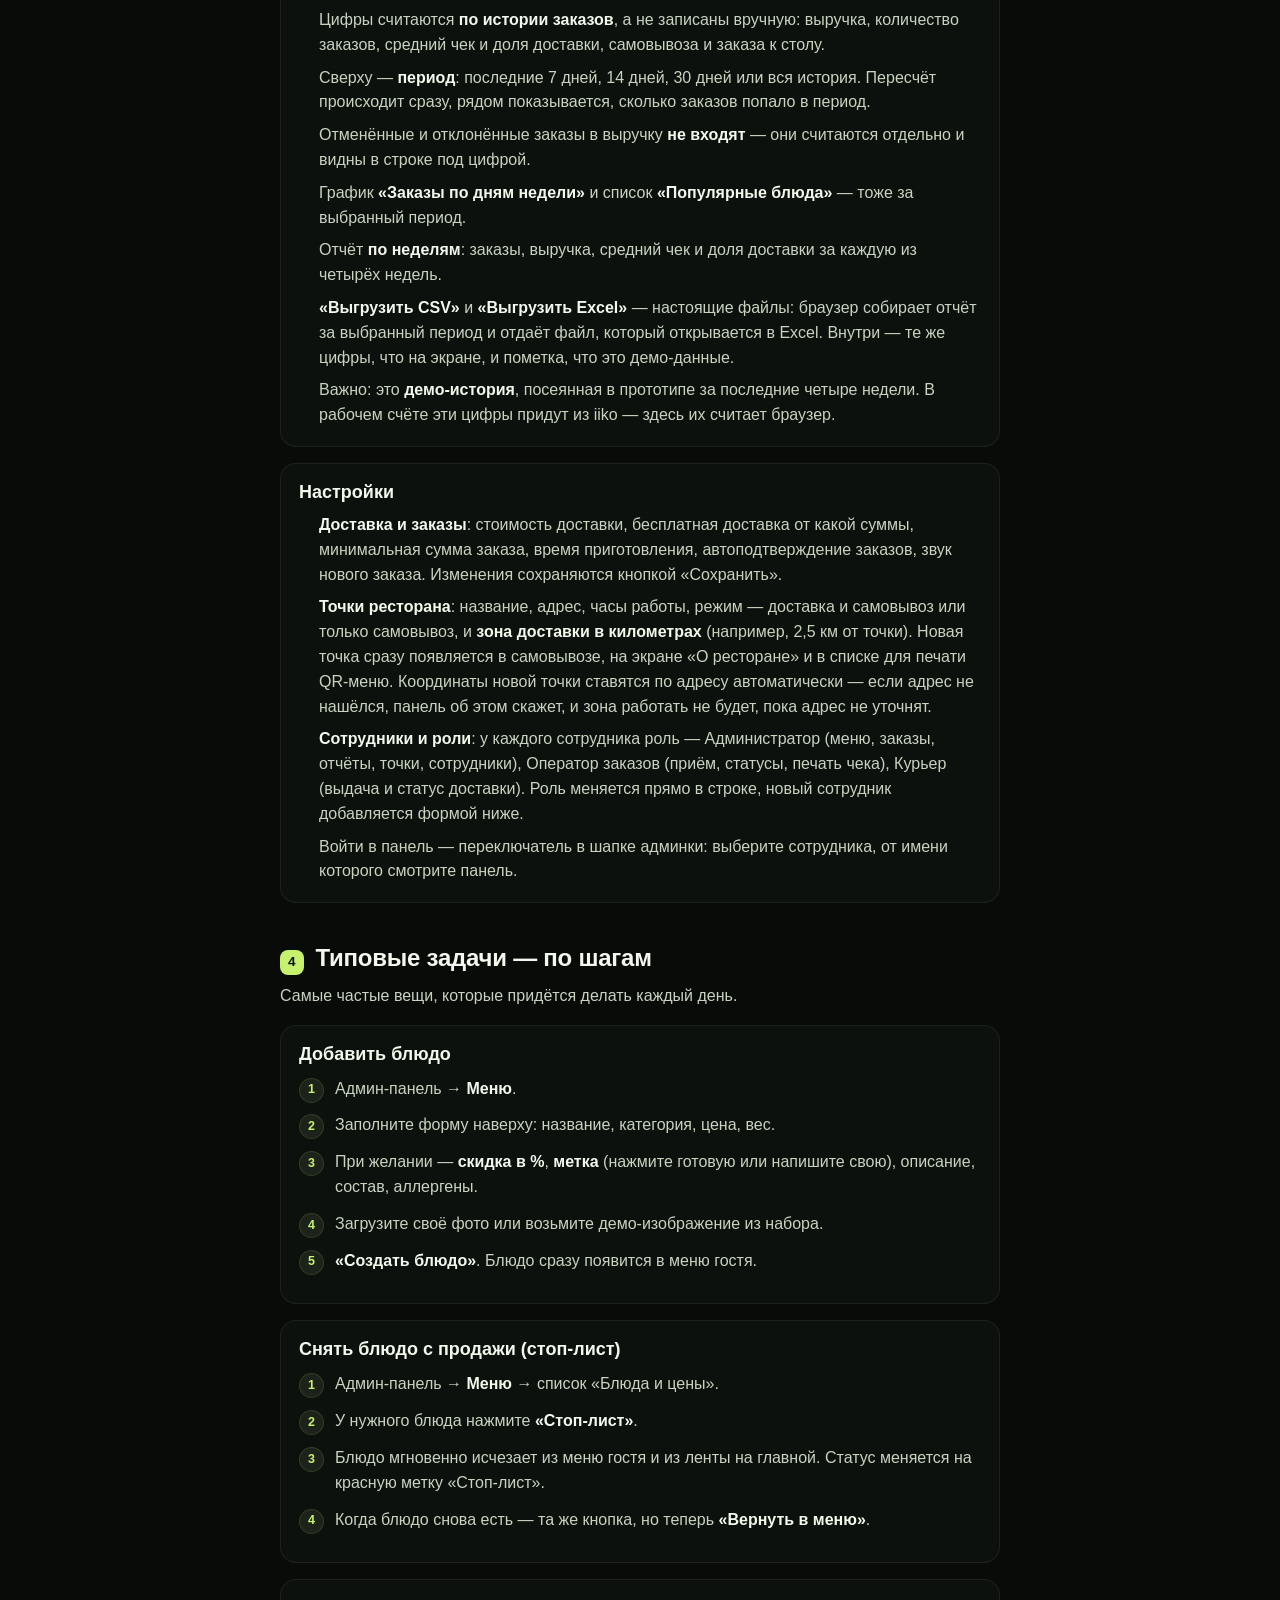
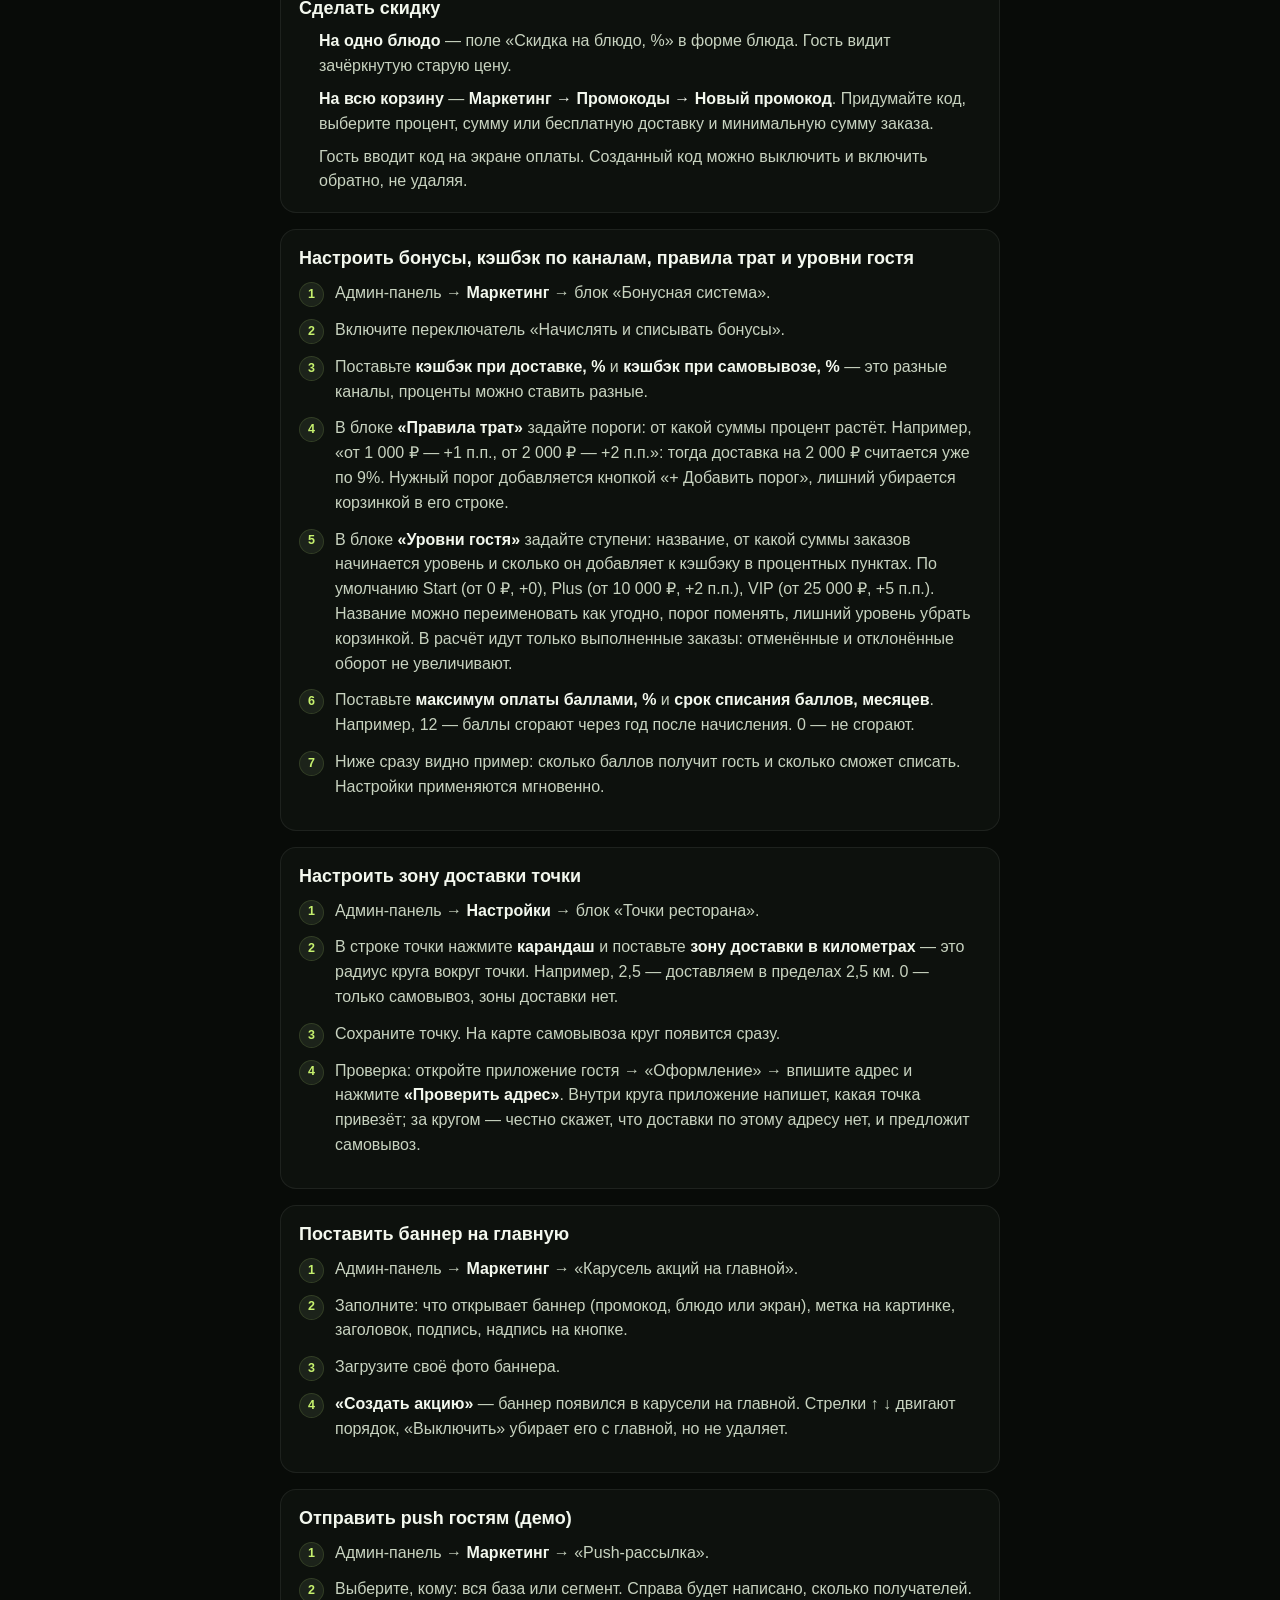
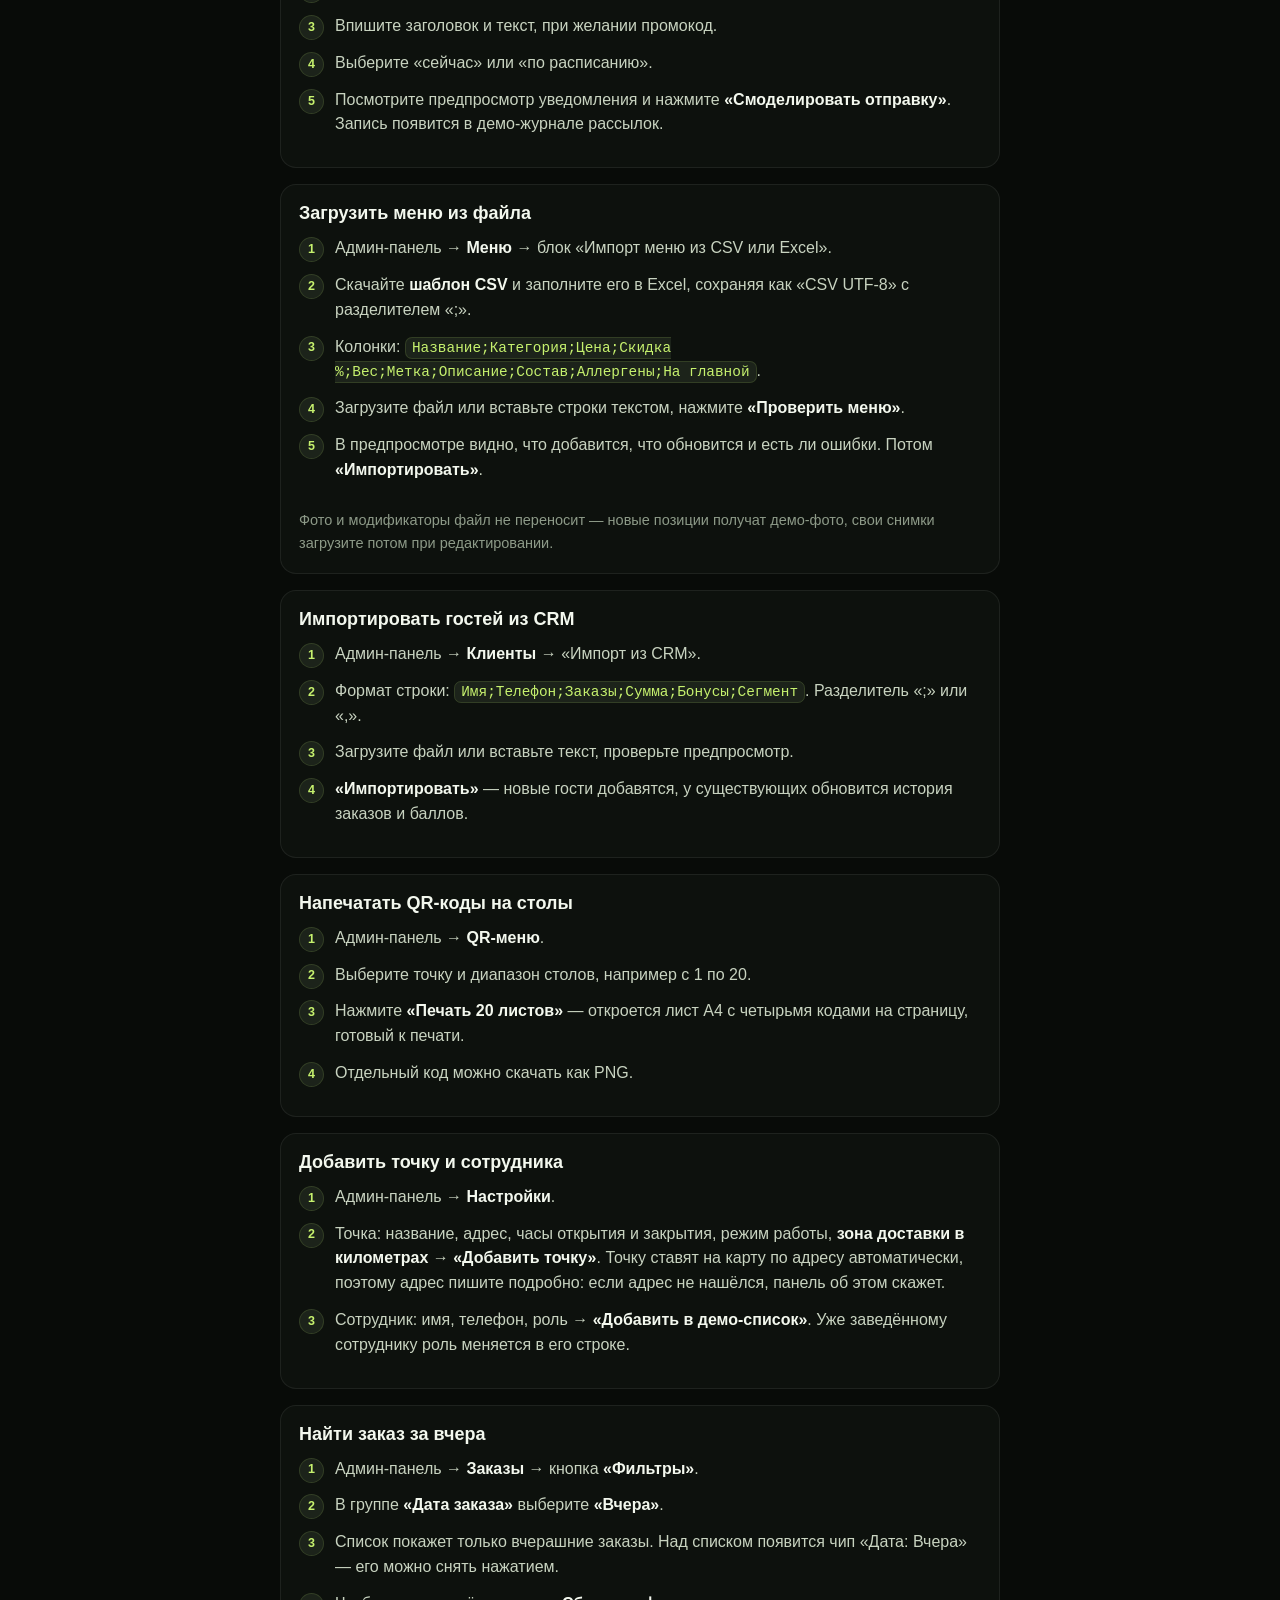
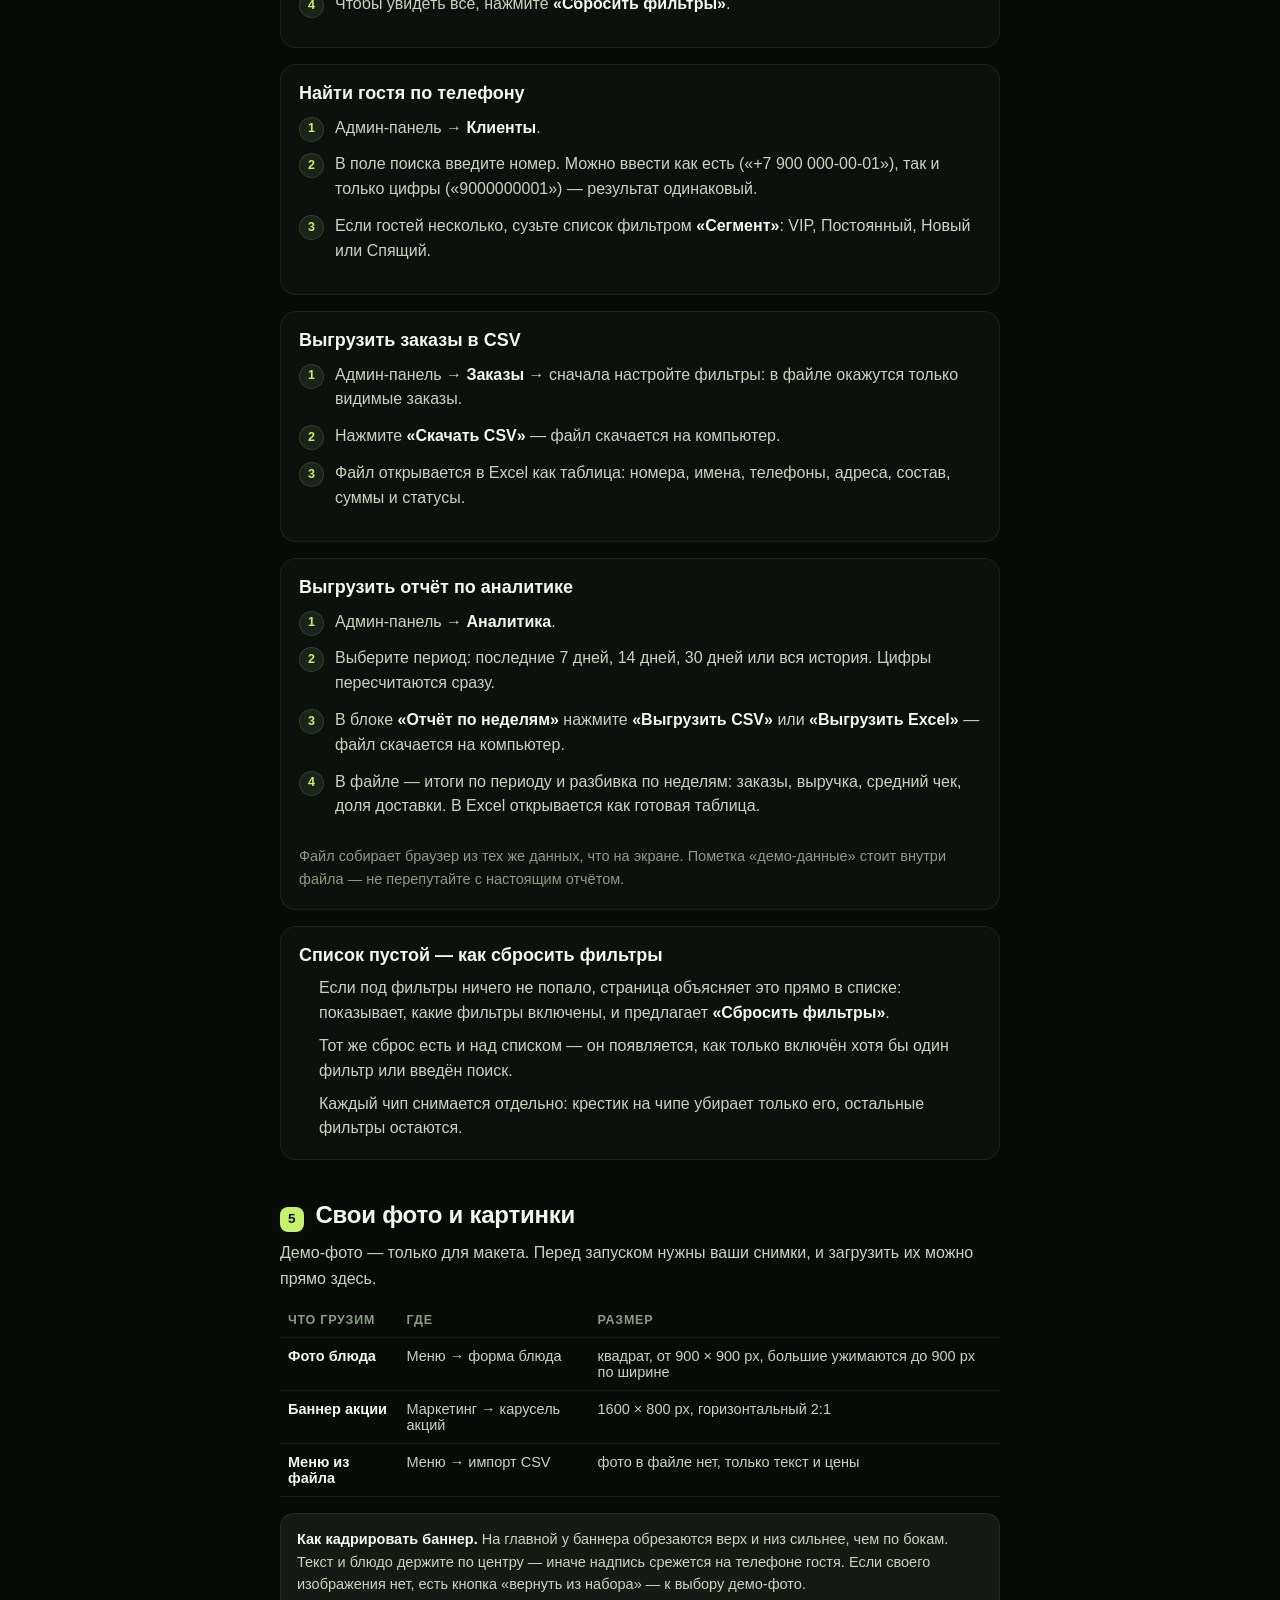
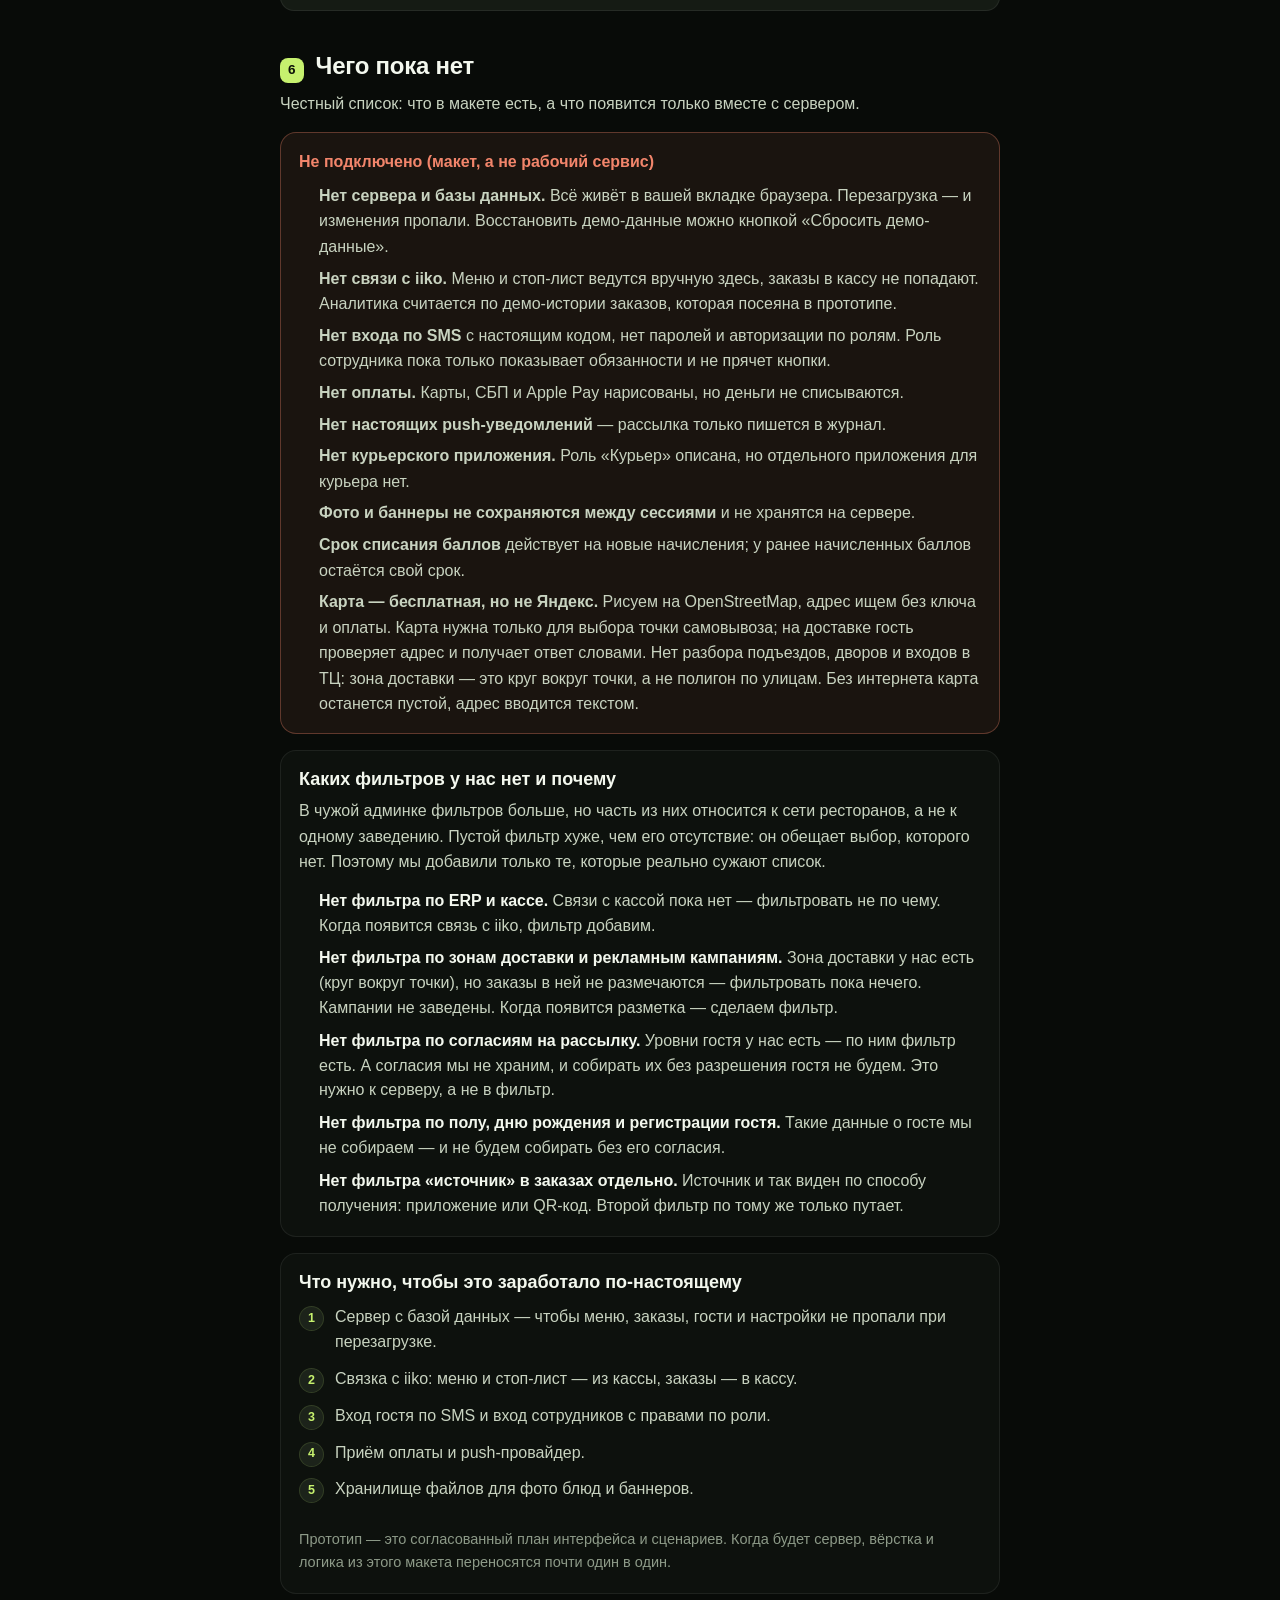
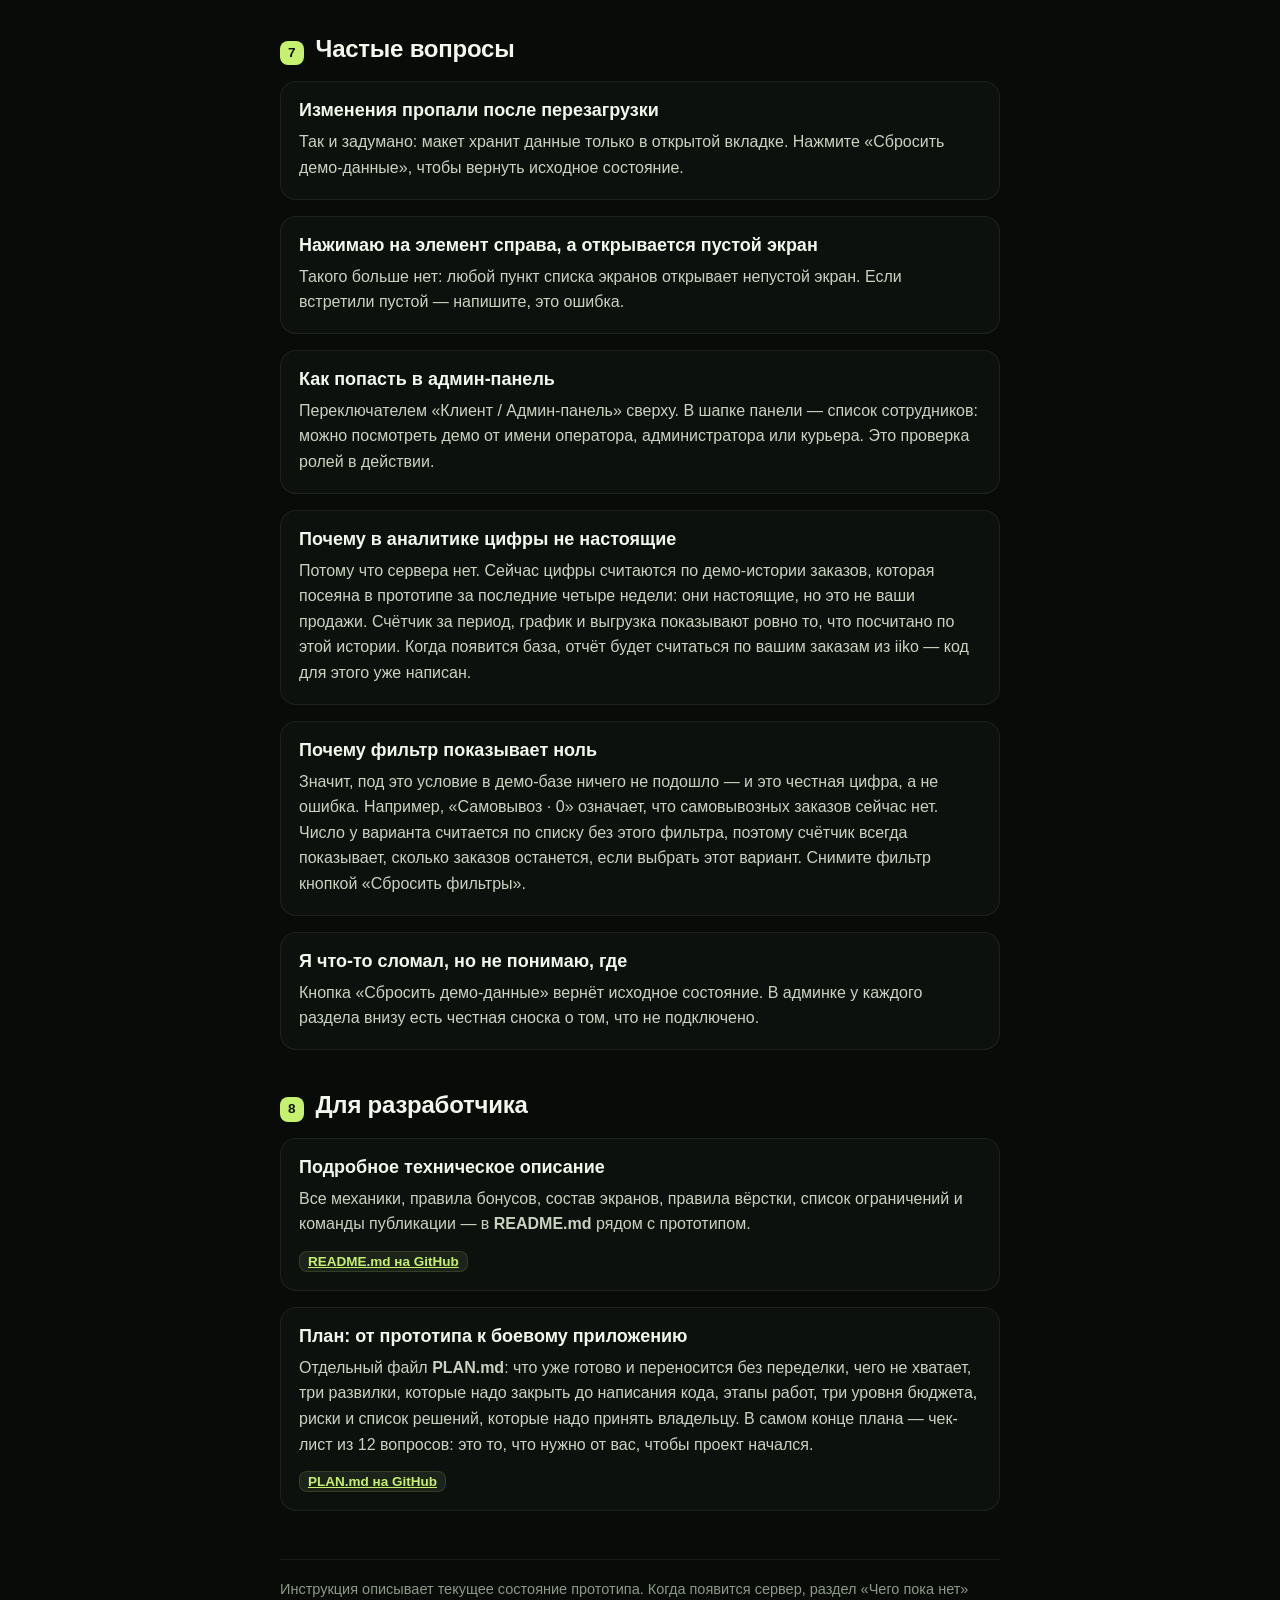
==== commit dd10f300: "Карта осталась только для самовывоза: доставка проверяется по адресу словами" ====
--- a/guide.html
+++ b/guide.html
@@ -165,7 +165,7 @@
         <li>Список «Что работает» под экранами — это честный перечень того, что в макете уже есть.</li>
         <li><b>«Сбросить демо-данные»</b> — вернуть чистое состояние: пустая корзина, исходное меню.</li>
         <li>Сверху можно выбрать размер экрана (iPhone, Pixel, Galaxy и другие) — так видно, как приложение будет выглядеть у гостя на его телефоне.</li>
-        <li>На оформлении доставки есть <b>карта с зоной доставки</b>: гость вводит адрес, жмёт «Найти на карте» — и приложение честно говорит, привезёт ли этот адрес и из какой точки. Если нет, предлагает самовывоз.</li>
+        <li>На оформлении доставки <b>карты нет</b>: гость вводит адрес и жмёт «Проверить адрес» — приложение честно говорит словами, привезёт ли этот адрес и из какой точки. Если нет, предлагает самовывоз.</li>
         <li>При <b>самовывозе</b> тоже есть карта: точки ресторана и их зоны доставки. Гость нажимает на точку — она подсвечивается, и забрать заказ можно там. Список точек под картой остаётся: там видны часы работы и статус («открыто до 23:00»).</li>
         <li>В <b>«Профиле»</b> гость видит свой <b>уровень</b> (Start, Plus или VIP), полоску прогресса до следующего уровня, свой кэшбэк по каждому способу получения и правила, по которым этот процент считается.</li>
       </ul>
@@ -335,8 +335,8 @@
       <ol class="g-steps">
         <li>Админ-панель → <b>Настройки</b> → блок «Точки ресторана».</li>
         <li>В строке точки нажмите <b>карандаш</b> и поставьте <b>зону доставки в километрах</b> — это радиус круга вокруг точки. Например, 2,5 — доставляем в пределах 2,5 км. 0 — только самовывоз, зоны доставки нет.</li>
-        <li>Сохраните точку. На экране гостя круг появится на карте — и при оформлении доставки, и на карте самовывоза.</li>
-        <li>Проверка: откройте приложение гостя → «Оформление» → впишите адрес и нажмите <b>«Найти на карте»</b>. Внутри круга приложение напишет, какая точка привезёт; за кругом — честно скажет, что доставки по этому адресу нет, и предложит самовывоз.</li>
+        <li>Сохраните точку. На карте самовывоза круг появится сразу.</li>
+        <li>Проверка: откройте приложение гостя → «Оформление» → впишите адрес и нажмите <b>«Проверить адрес»</b>. Внутри круга приложение напишет, какая точка привезёт; за кругом — честно скажет, что доставки по этому адресу нет, и предложит самовывоз.</li>
       </ol>
     </div>
 
@@ -481,7 +481,7 @@
         <li><b>Нет курьерского приложения.</b> Роль «Курьер» описана, но отдельного приложения для курьера нет.</li>
         <li><b>Фото и баннеры не сохраняются между сессиями</b> и не хранятся на сервере.</li>
         <li><b>Срок списания баллов</b> действует на новые начисления; у ранее начисленных баллов остаётся свой срок.</li>
-        <li><b>Карта — бесплатная, но не Яндекс.</b> Рисуем на OpenStreetMap, адрес ищем без ключа и оплаты. Нет разбора подъездов, дворов и входов в ТЦ: зона доставки — это круг вокруг точки, а не полигон по улицам. Без интернета карта останется пустой, адрес вводится текстом.</li>
+        <li><b>Карта — бесплатная, но не Яндекс.</b> Рисуем на OpenStreetMap, адрес ищем без ключа и оплаты. Карта нужна только для выбора точки самовывоза; на доставке гость проверяет адрес и получает ответ словами. Нет разбора подъездов, дворов и входов в ТЦ: зона доставки — это круг вокруг точки, а не полигон по улицам. Без интернета карта останется пустой, адрес вводится текстом.</li>
       </ul>
     </div>
     <div class="g-card">
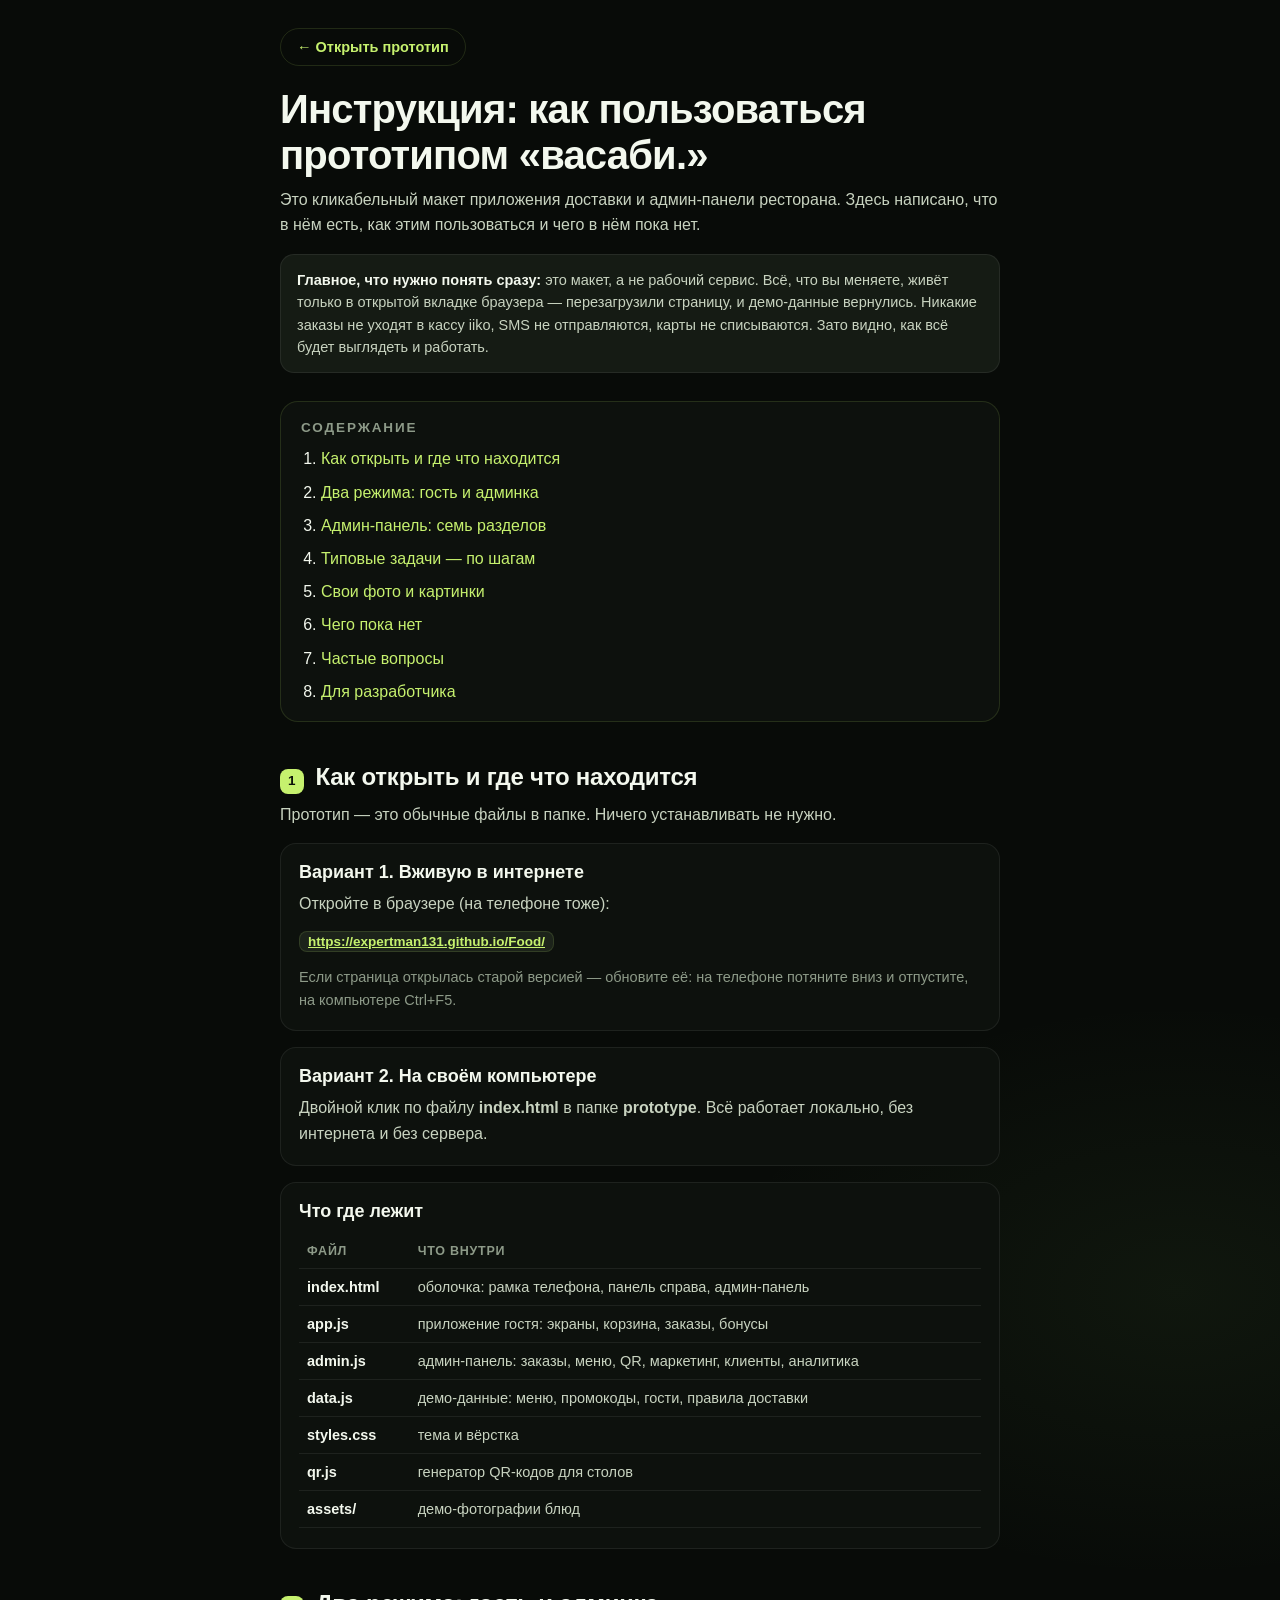
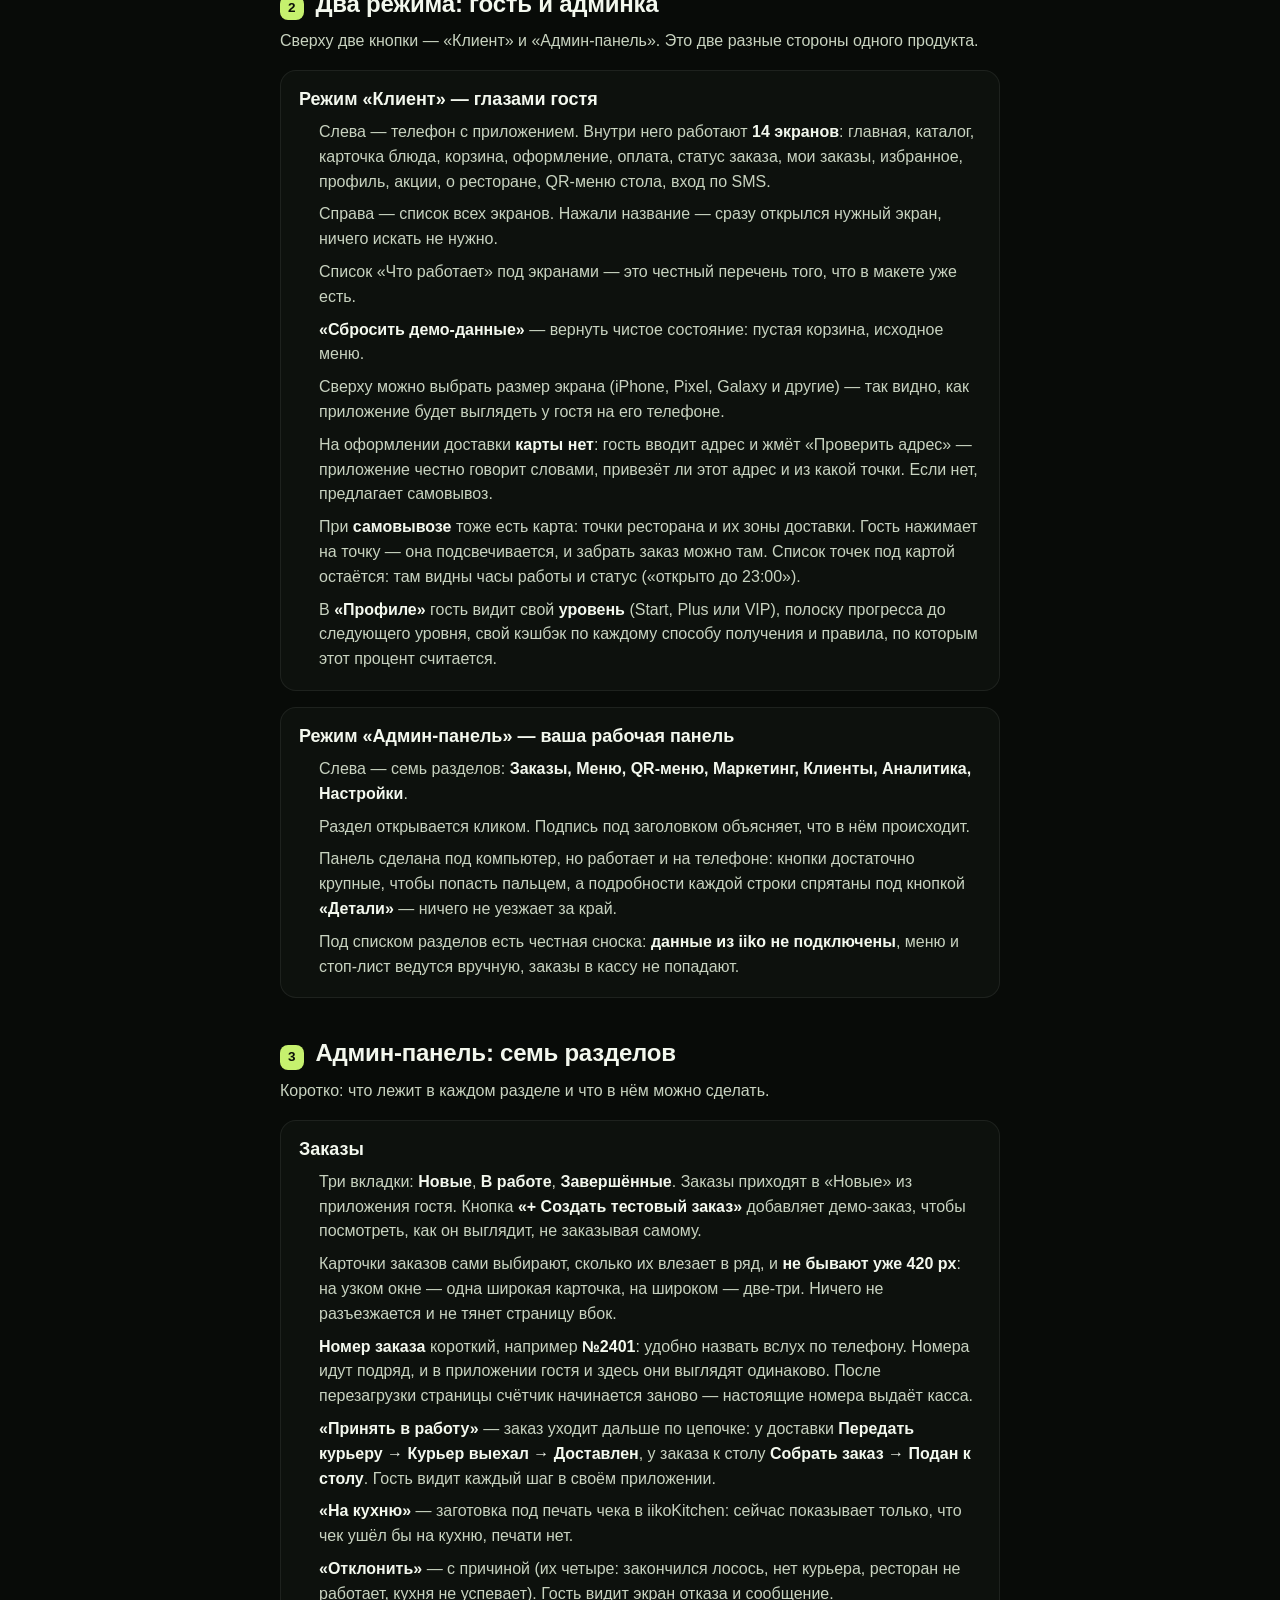
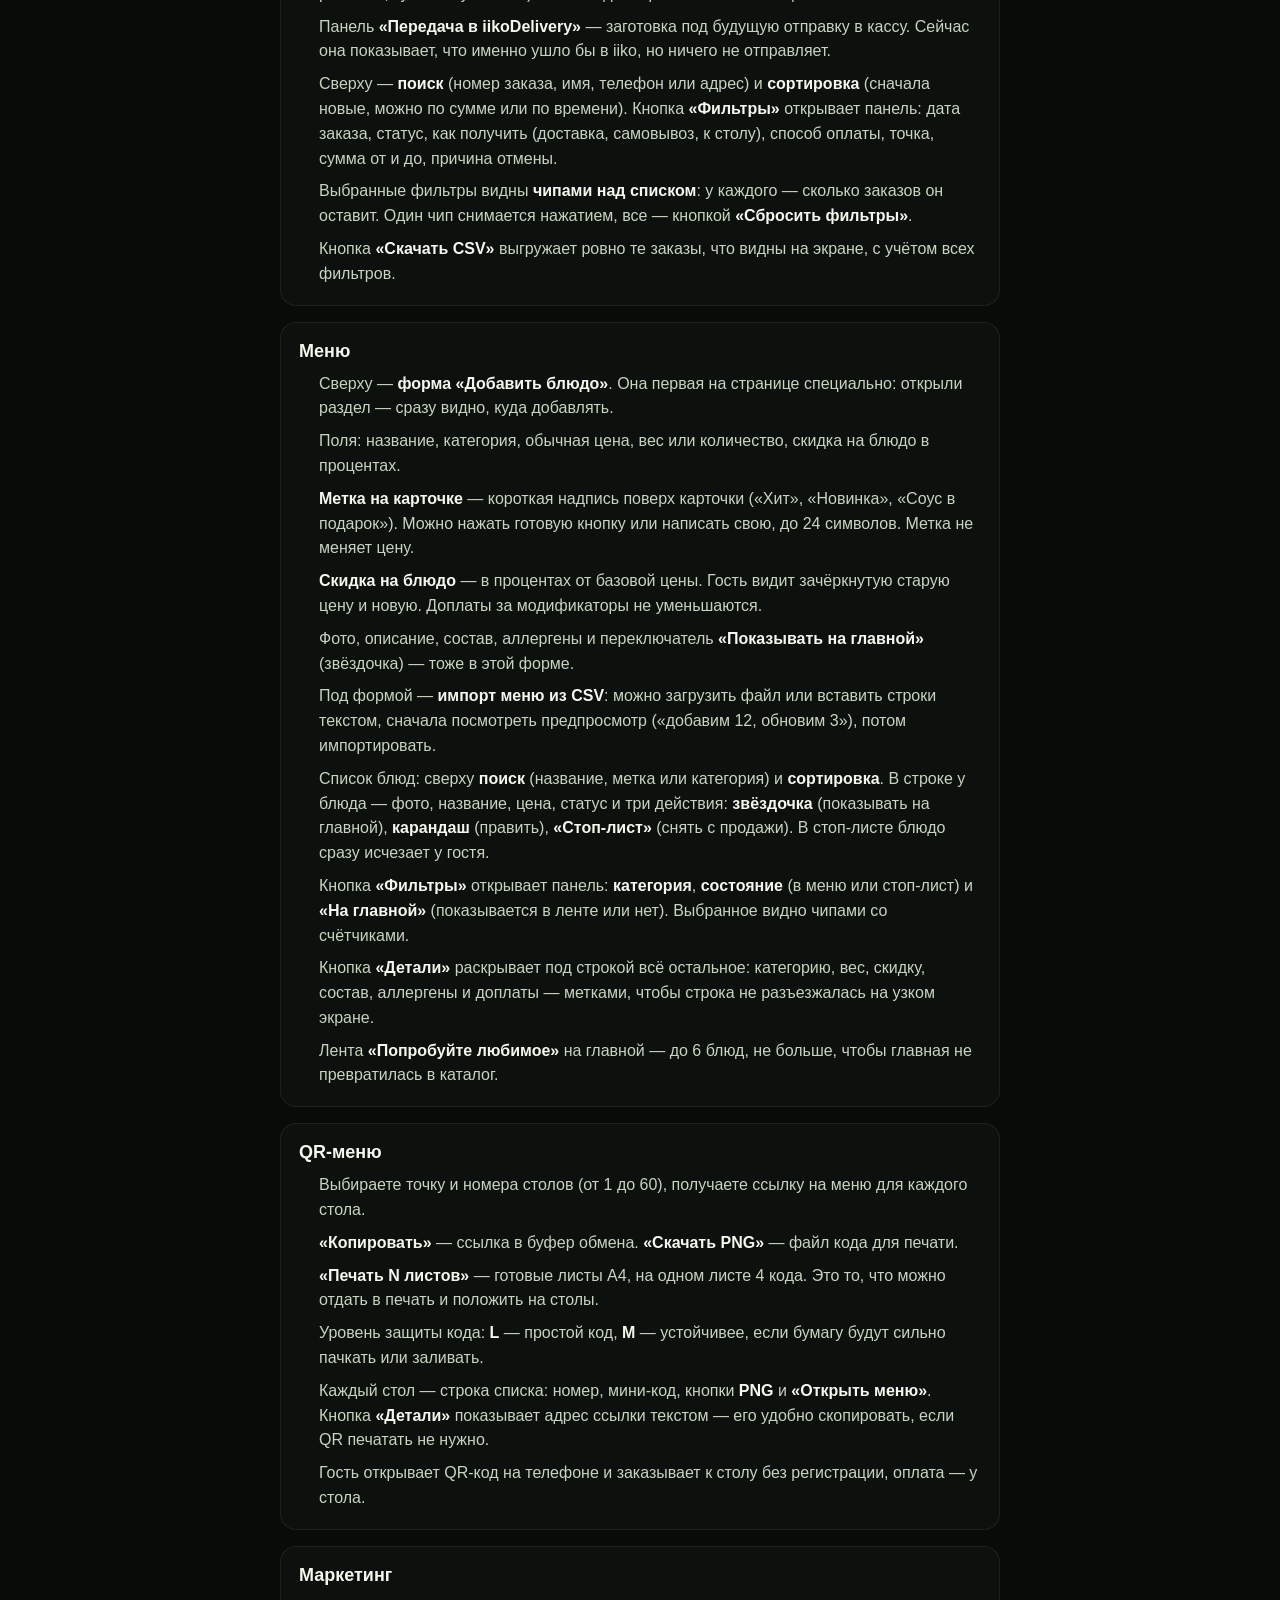
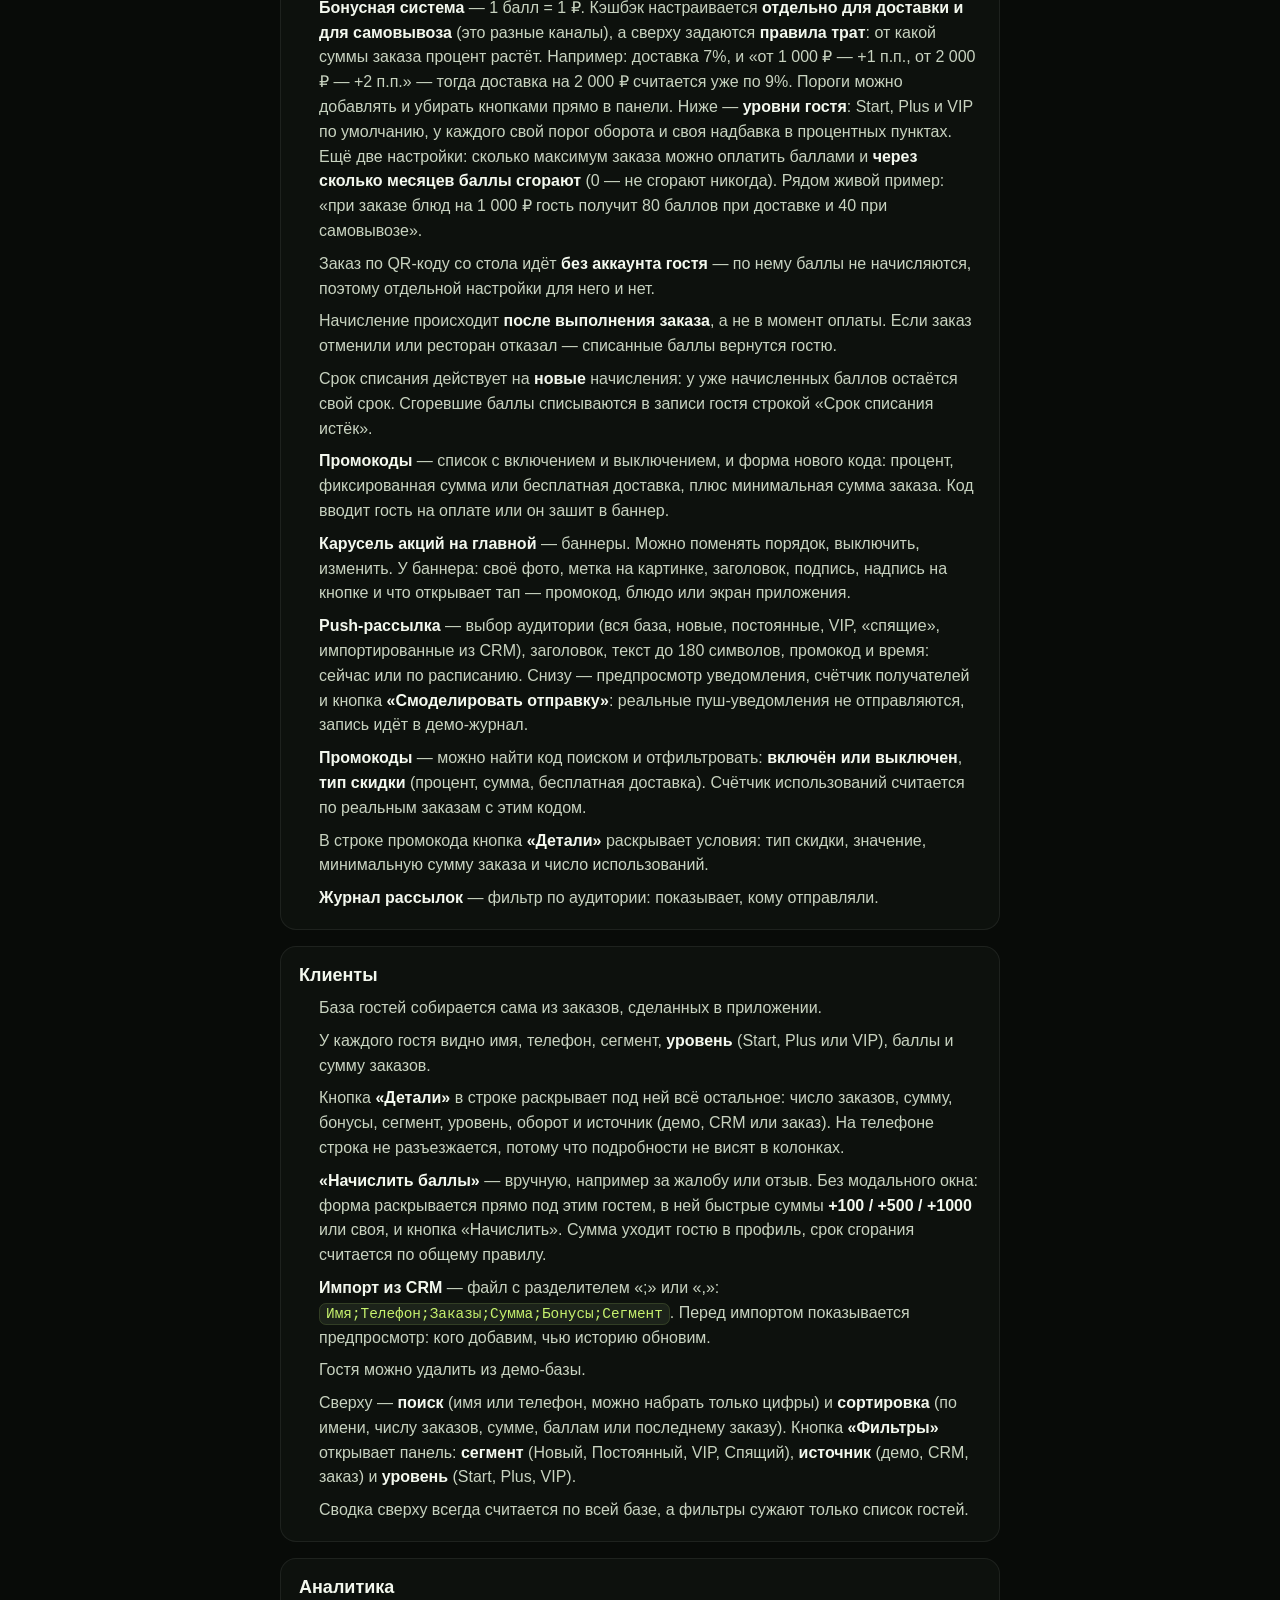
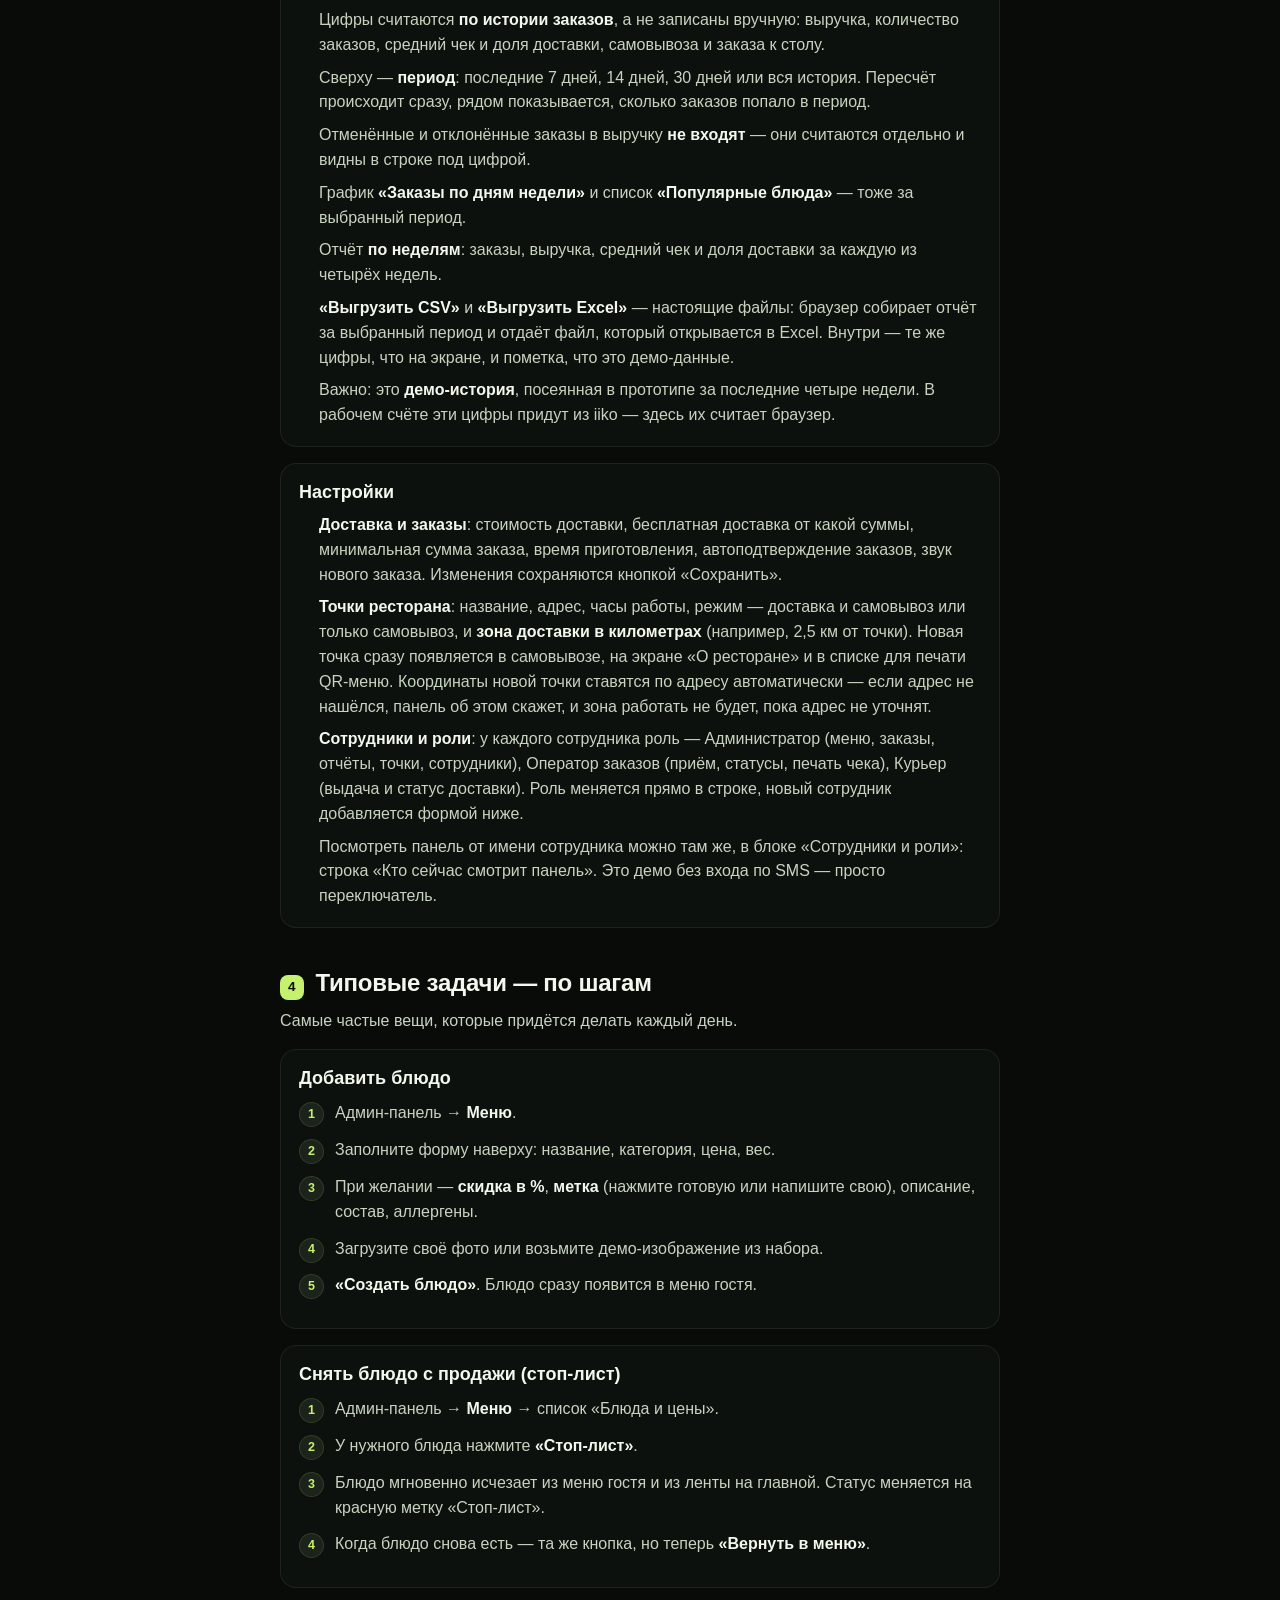
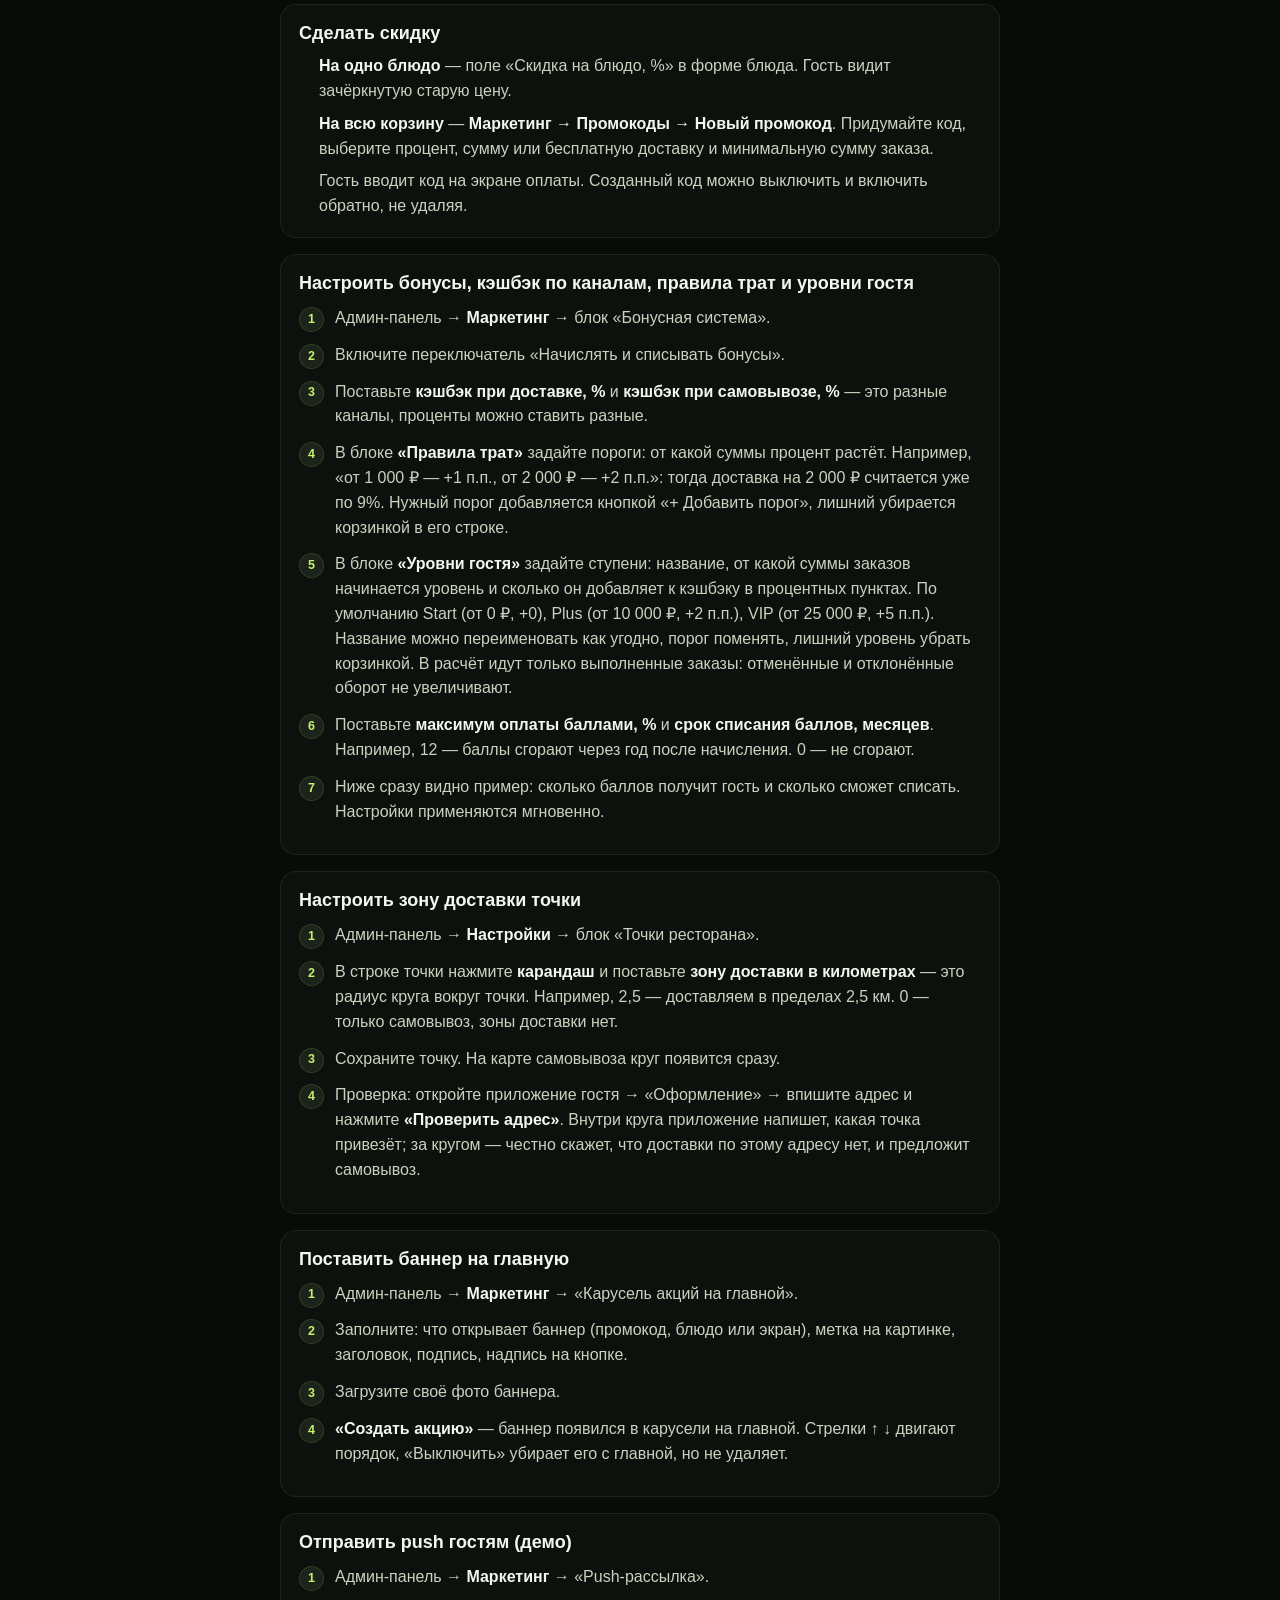
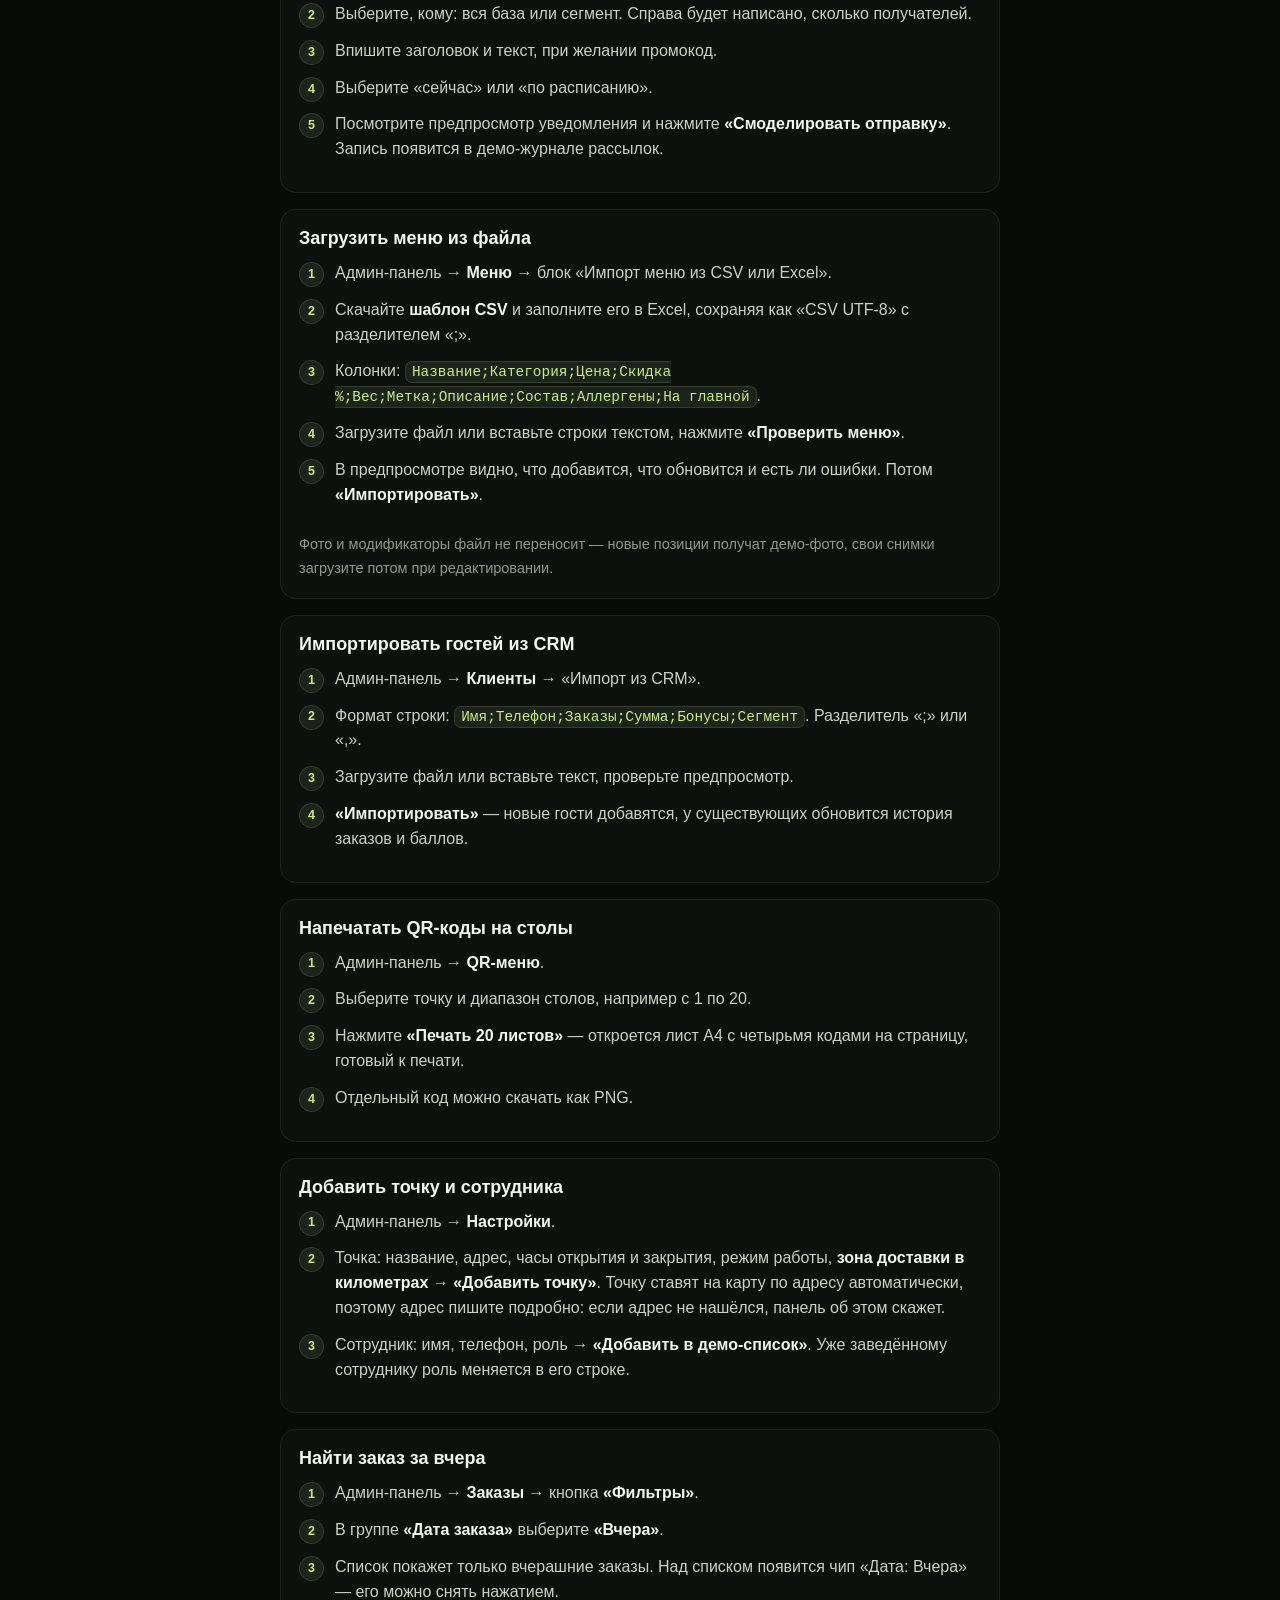
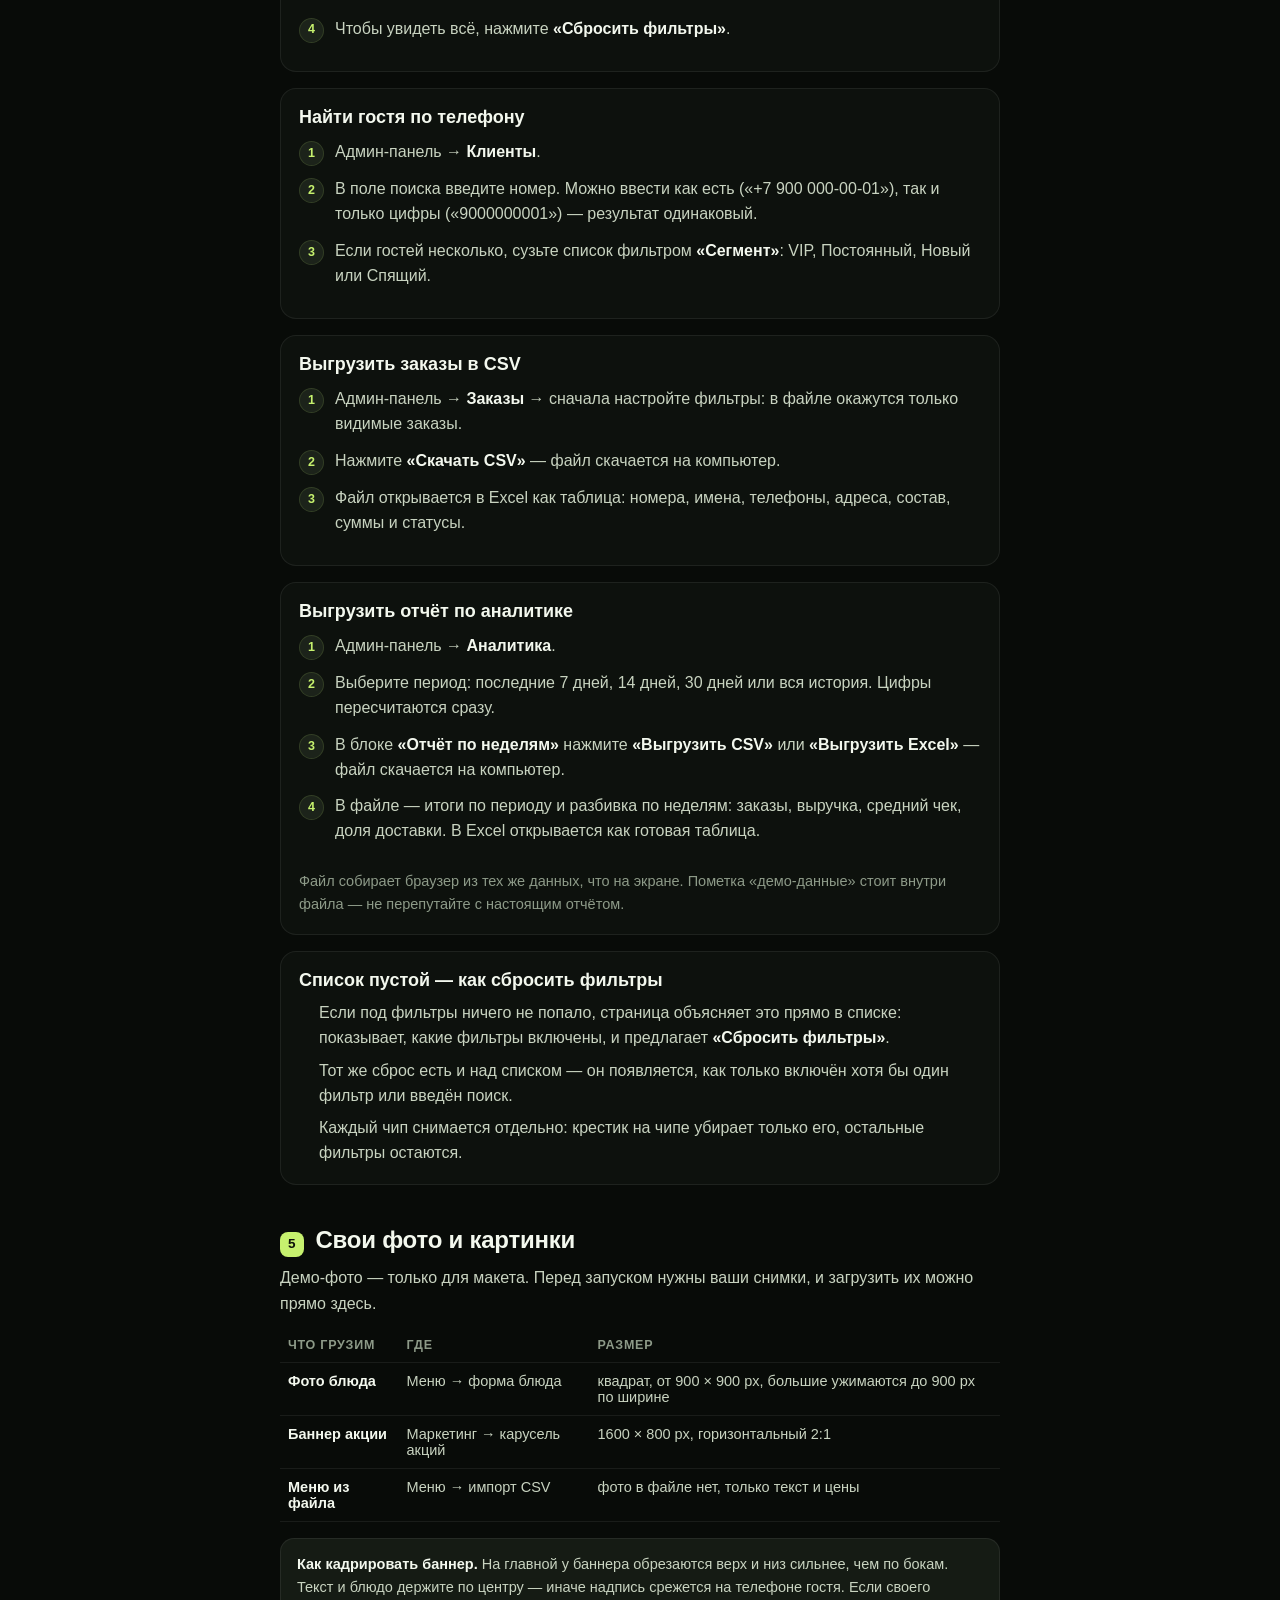
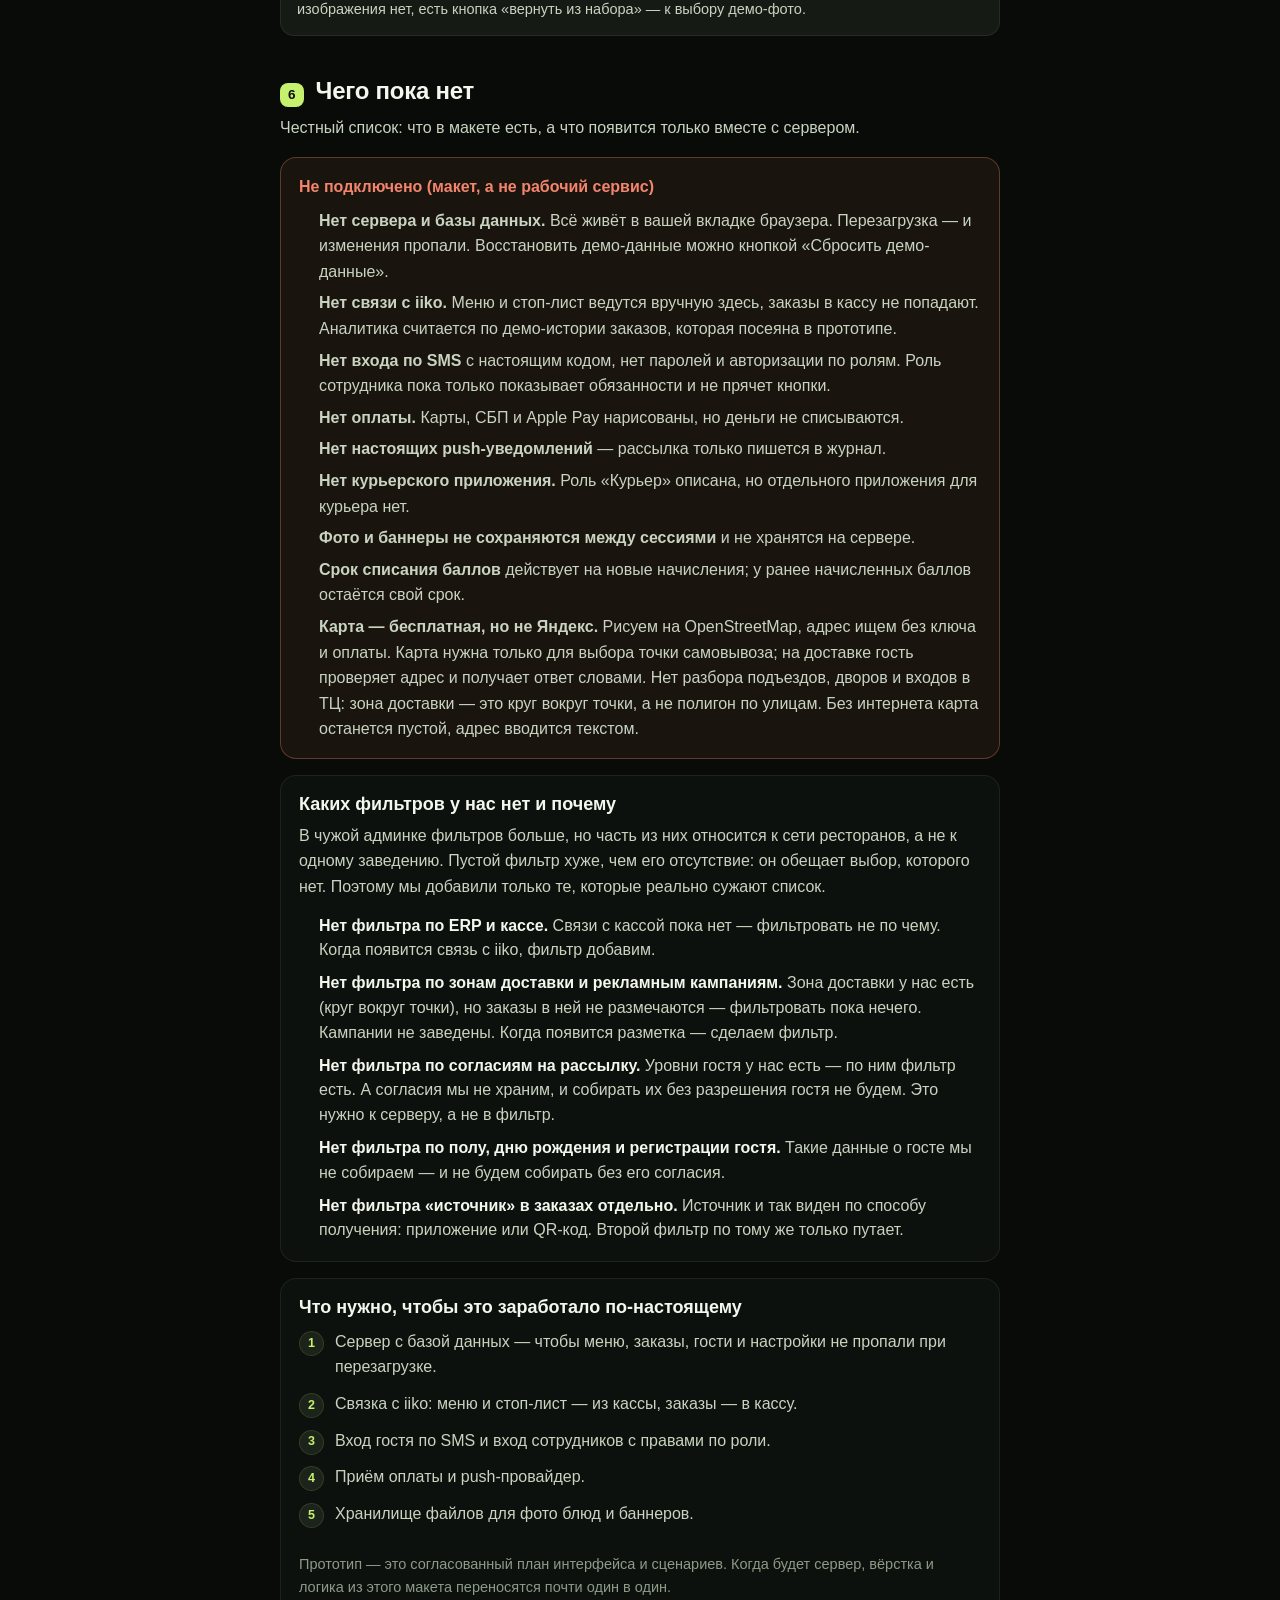
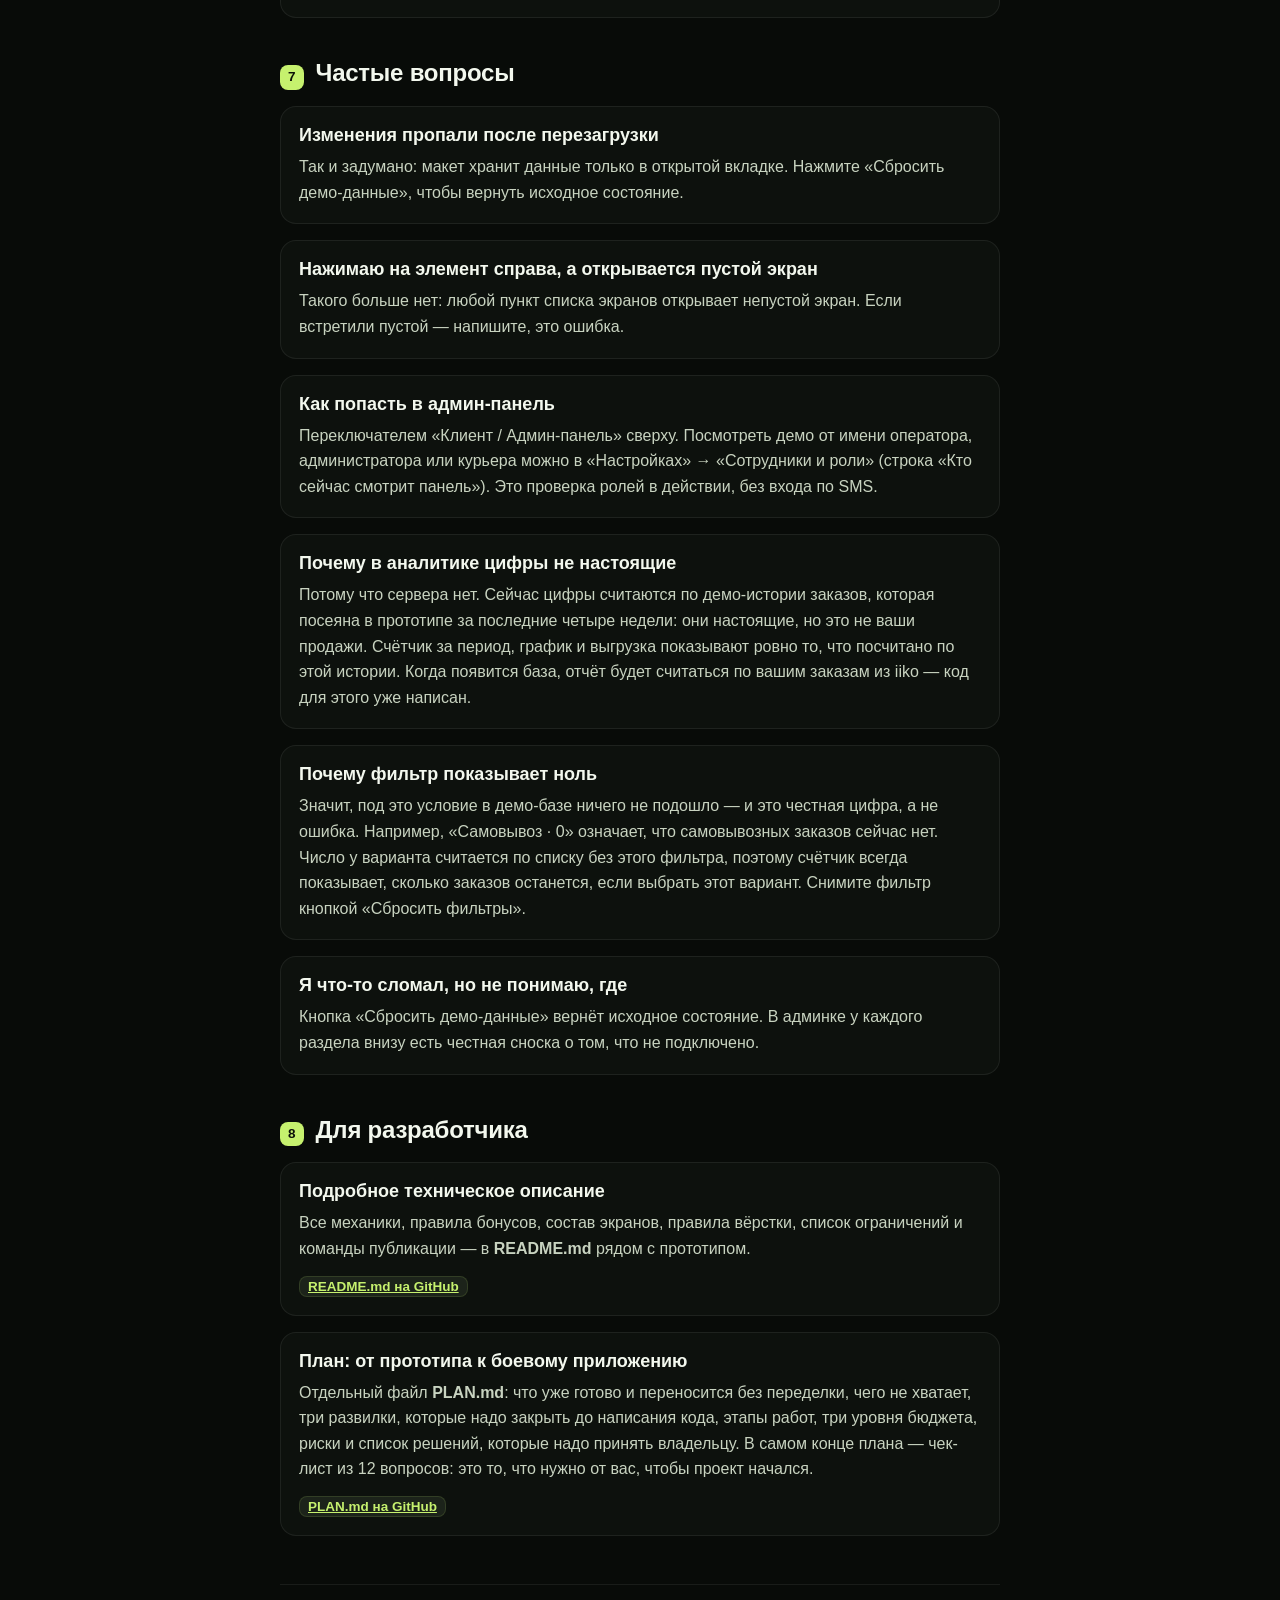
==== commit 4e89bb3e: "Шапка админки без лишнего: звук — в настройки, инструкция — в меню, сотрудник — к сотрудникам" ====
--- a/guide.html
+++ b/guide.html
@@ -278,7 +278,7 @@
         <li><b>Доставка и заказы</b>: стоимость доставки, бесплатная доставка от какой суммы, минимальная сумма заказа, время приготовления, автоподтверждение заказов, звук нового заказа. Изменения сохраняются кнопкой «Сохранить».</li>
         <li><b>Точки ресторана</b>: название, адрес, часы работы, режим — доставка и самовывоз или только самовывоз, и <b>зона доставки в километрах</b> (например, 2,5 км от точки). Новая точка сразу появляется в самовывозе, на экране «О ресторане» и в списке для печати QR-меню. Координаты новой точки ставятся по адресу автоматически — если адрес не нашёлся, панель об этом скажет, и зона работать не будет, пока адрес не уточнят.</li>
         <li><b>Сотрудники и роли</b>: у каждого сотрудника роль — Администратор (меню, заказы, отчёты, точки, сотрудники), Оператор заказов (приём, статусы, печать чека), Курьер (выдача и статус доставки). Роль меняется прямо в строке, новый сотрудник добавляется формой ниже.</li>
-        <li>Войти в панель — переключатель в шапке админки: выберите сотрудника, от имени которого смотрите панель.</li>
+        <li>Посмотреть панель от имени сотрудника можно там же, в блоке «Сотрудники и роли»: строка «Кто сейчас смотрит панель». Это демо без входа по SMS — просто переключатель.</li>
       </ul>
     </div>
   </section>
@@ -520,7 +520,7 @@
     </div>
     <div class="g-card">
       <h3>Как попасть в админ-панель</h3>
-      <p style="color:var(--soft);font-size:var(--fs-16);line-height:1.6;margin:0 0 var(--sp-14)">Переключателем «Клиент / Админ-панель» сверху. В шапке панели — список сотрудников: можно посмотреть демо от имени оператора, администратора или курьера. Это проверка ролей в действии.</p>
+      <p style="color:var(--soft);font-size:var(--fs-16);line-height:1.6;margin:0 0 var(--sp-14)">Переключателем «Клиент / Админ-панель» сверху. Посмотреть демо от имени оператора, администратора или курьера можно в «Настройках» → «Сотрудники и роли» (строка «Кто сейчас смотрит панель»). Это проверка ролей в действии, без входа по SMS.</p>
     </div>
     <div class="g-card">
       <h3>Почему в аналитике цифры не настоящие</h3>
--- a/styles.css
+++ b/styles.css
@@ -799,6 +799,7 @@
   text-decoration:none;white-space:nowrap;
 }
 .a-guide:hover{background:rgba(198,241,110,.10);border-color:rgba(198,241,110,.4);}
+.aside-guide{margin-top:var(--sp-10);justify-content:center;min-height:40px;}
 /* без overflow-x:auto: иначе .admin-body становится скролл-контейнером
    и липкая кнопка сохранения не может прижаться к низу окна.
    Широкие таблицы прокручиваются внутри своих .a-panel. */
@@ -909,9 +910,6 @@
 .a-staff-row{align-items:flex-start;gap:var(--sp-12);}
 .a-role-select{flex:0 1 190px;min-width:150px;}
 .a-role-select .input-plain{width:100%;font-size:var(--fs-12);}
-/* переключатель сотрудника в шапке панели */
-.a-staff-switch{flex:0 1 230px;min-width:170px;}
-.a-staff-switch .input-plain{width:100%;font-size:var(--fs-12);padding:9px 10px;min-height:38px;}
 .a-pill{
   display:inline-flex;align-items:center;gap:var(--sp-6);border-radius:999px;padding:var(--sp-6) var(--sp-12);
   font-size:var(--fs-12);font-weight:600;background:var(--surface-2);color:var(--soft);
@@ -1326,7 +1324,6 @@
   .a-banner-thumb{width:100%;}
   .a-banner-info{width:100%;}
   .a-role-select{flex:1 1 100%;min-width:0;width:100%;}
-  .a-staff-switch{flex:1 1 100%;min-width:0;width:100%;}
   /* фильтры: поиск занимает всю ширину, счётчик и кнопка — в свои строки */
   .a-toolbar-search{flex:1 1 100%;max-width:none;}
   .a-toolbar-sort{flex:1 1 auto;max-width:none;}
